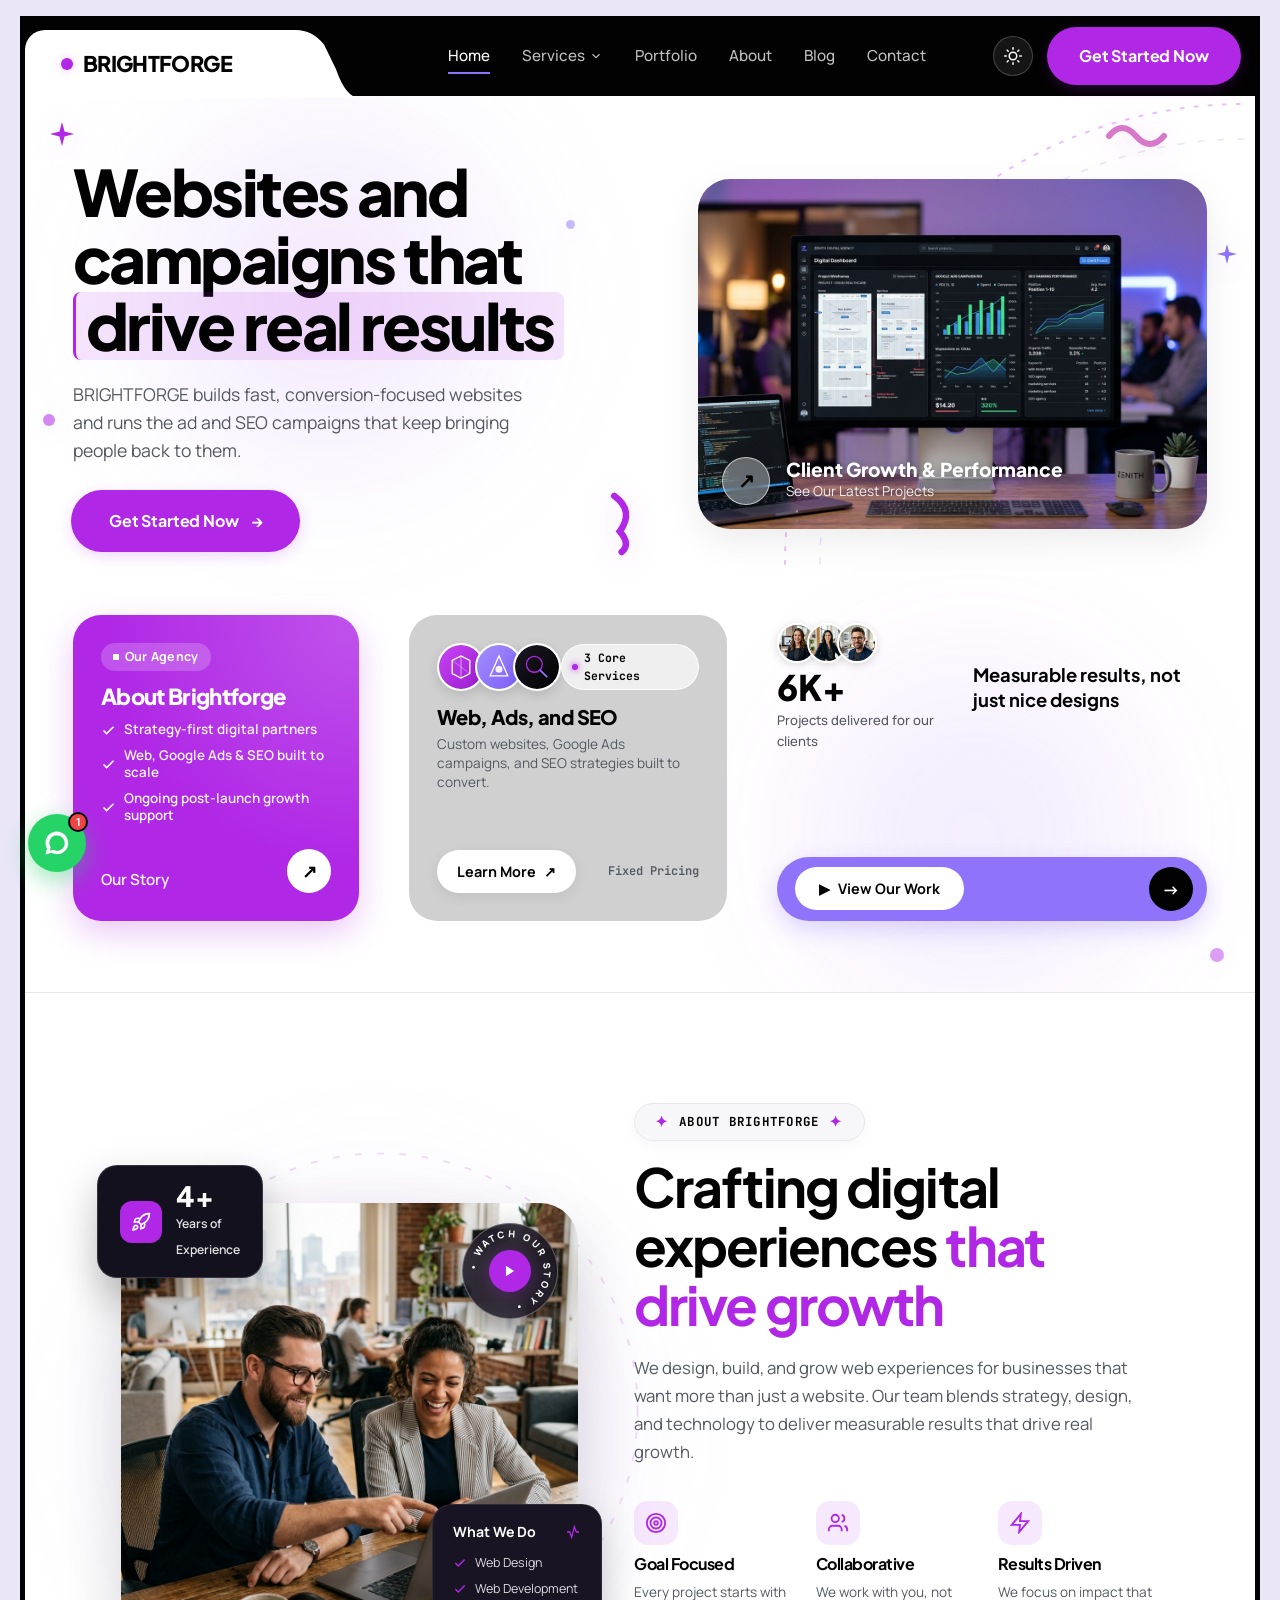
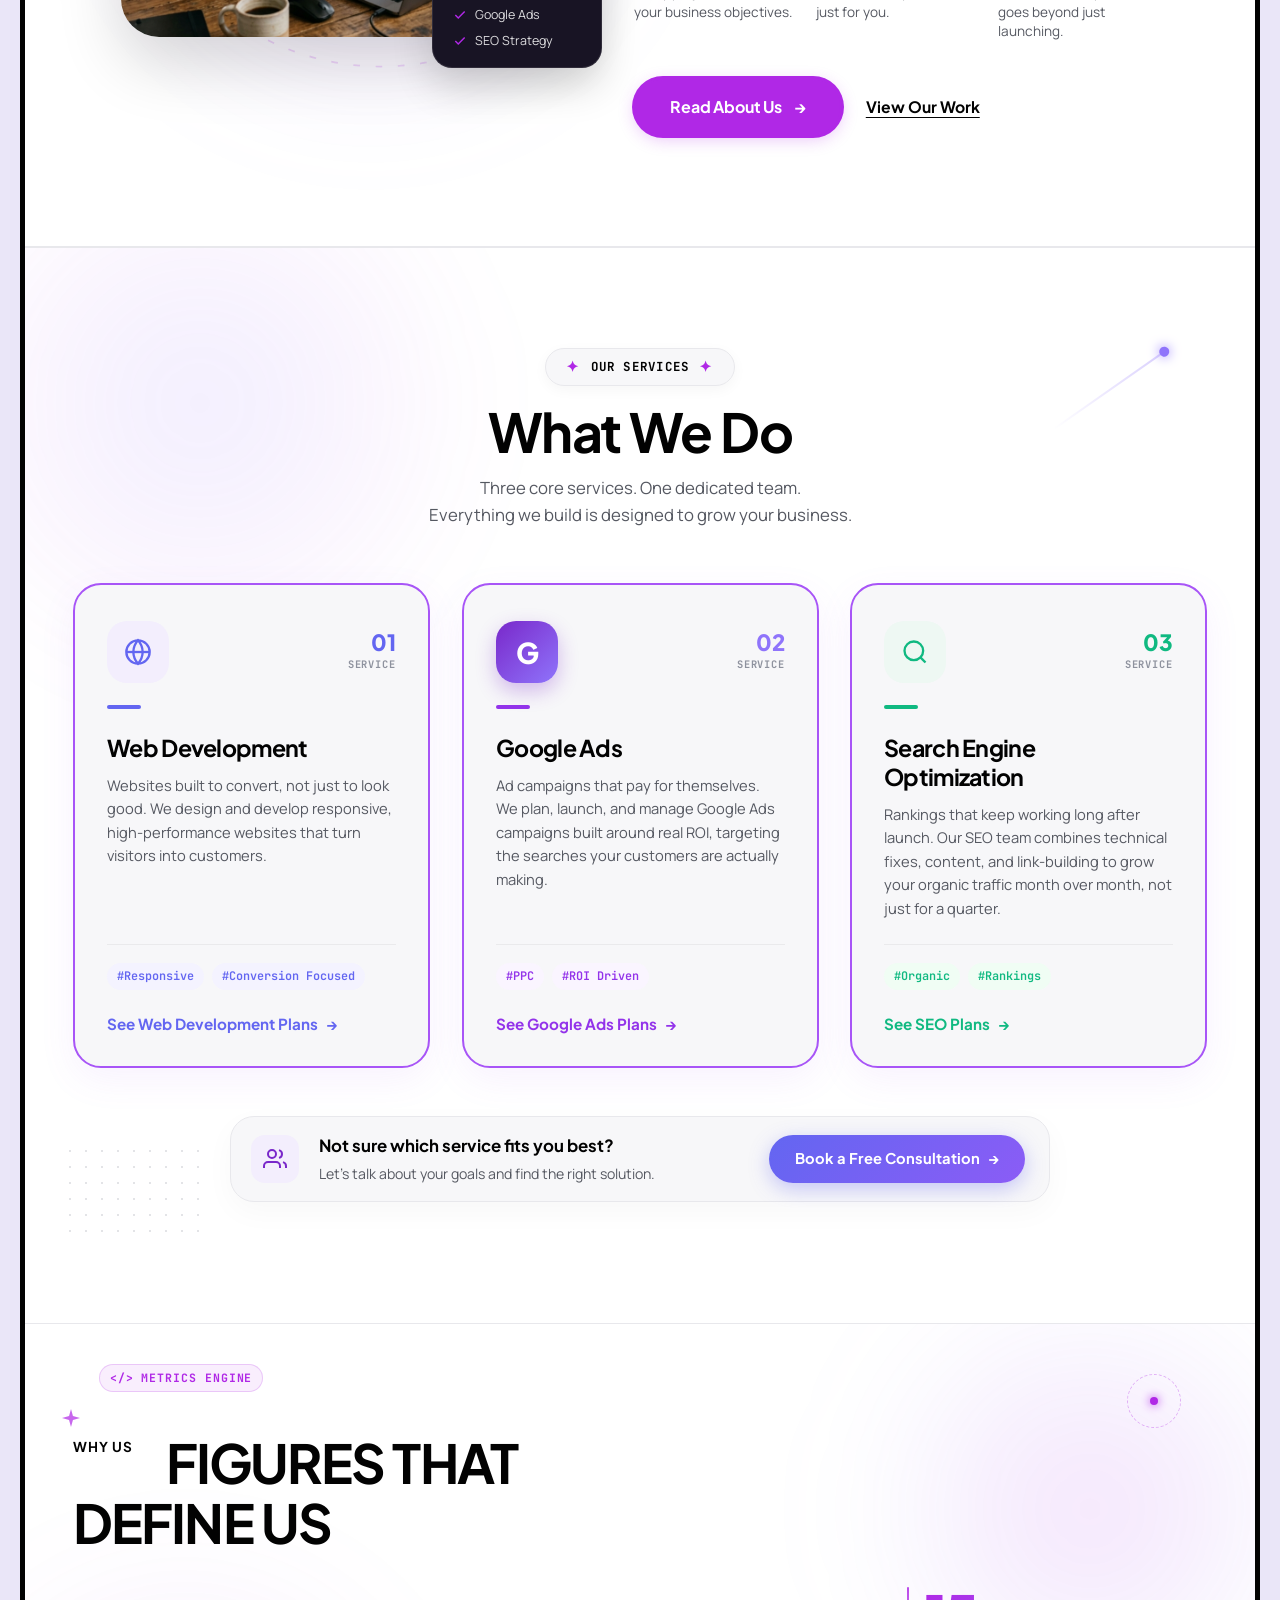
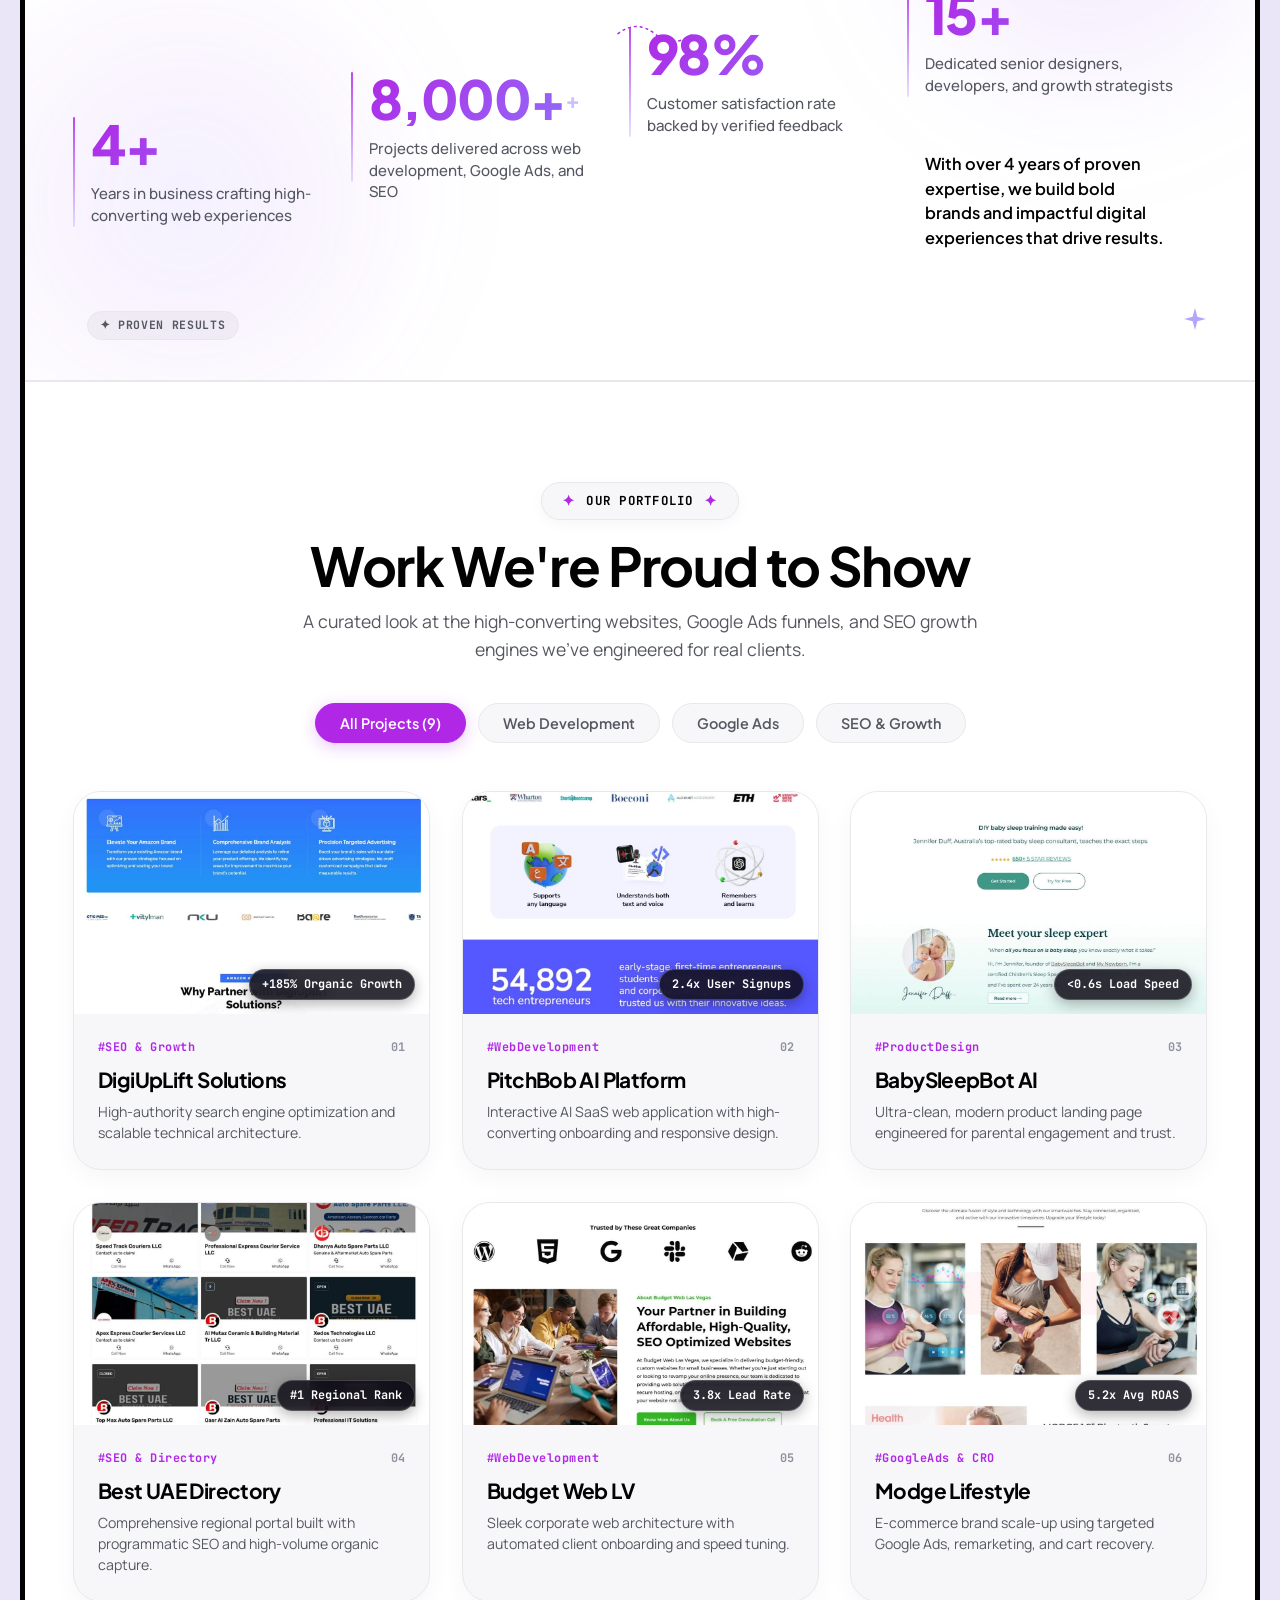
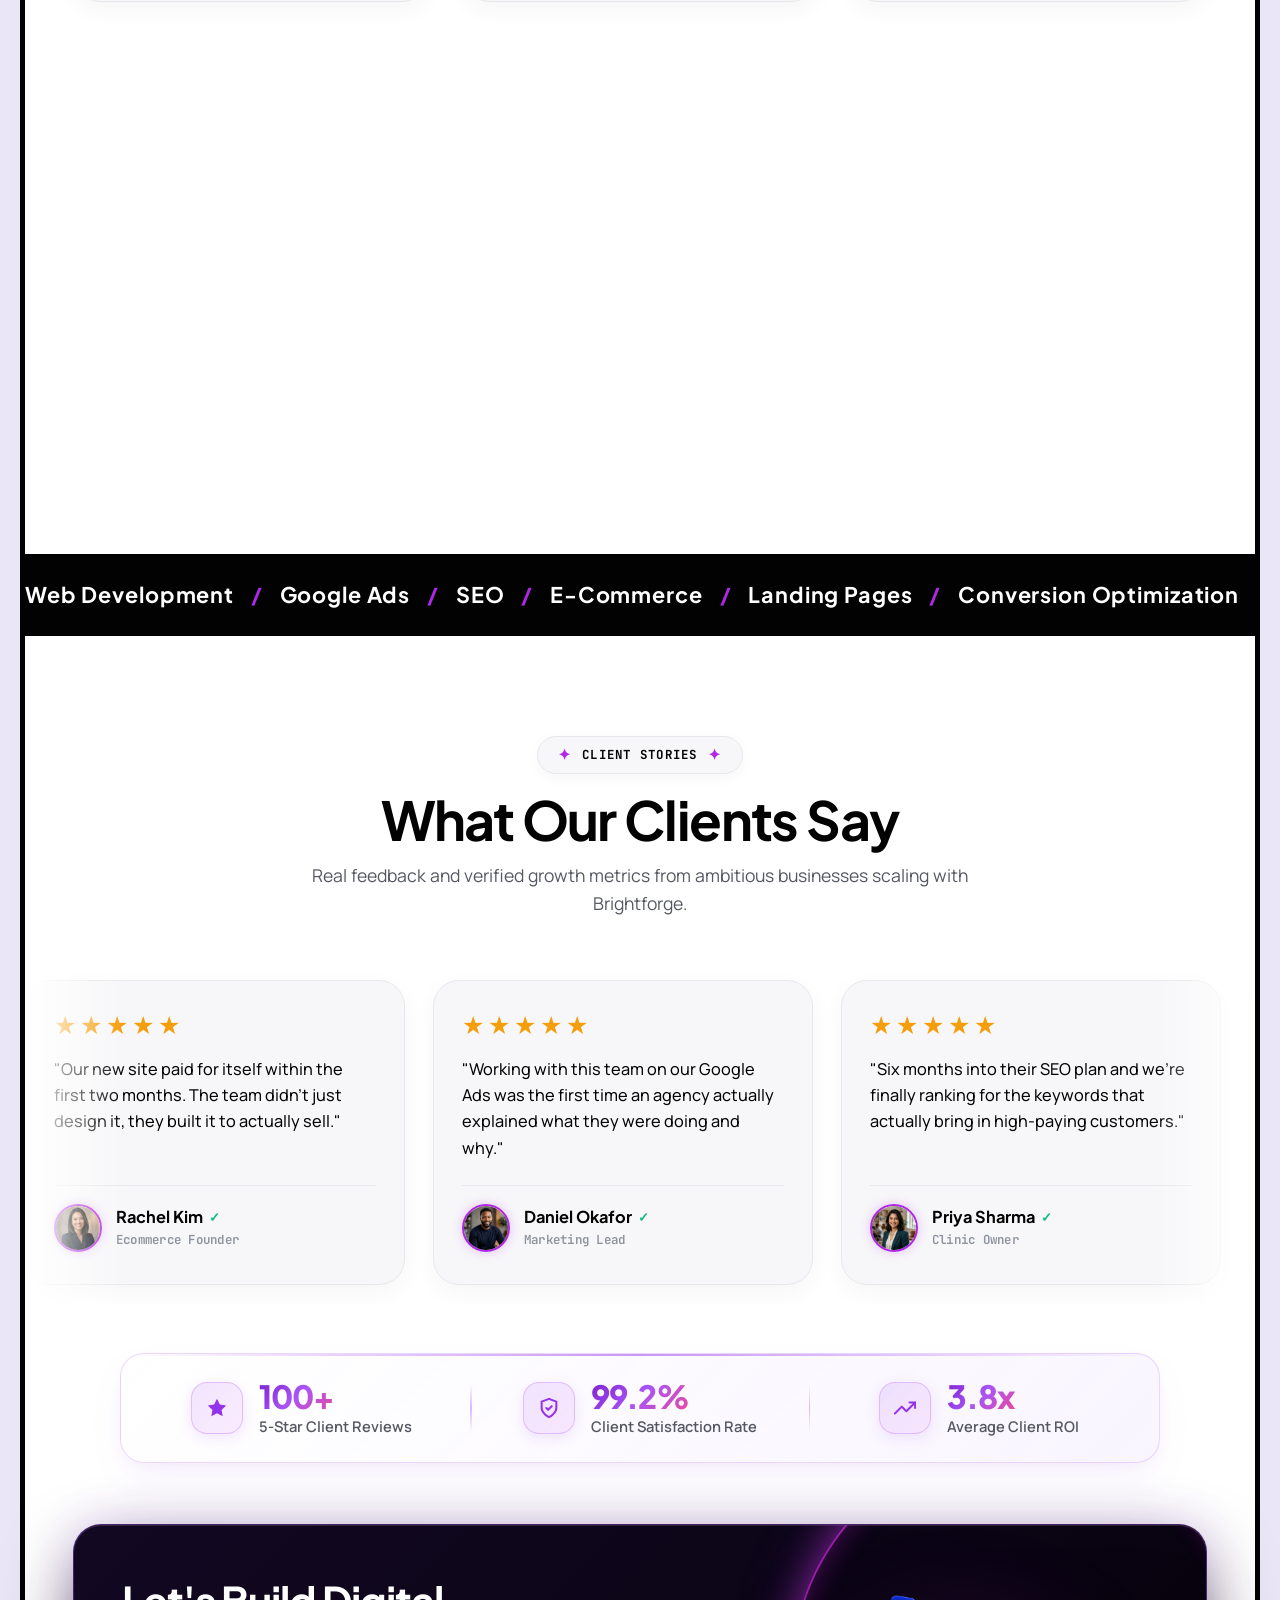
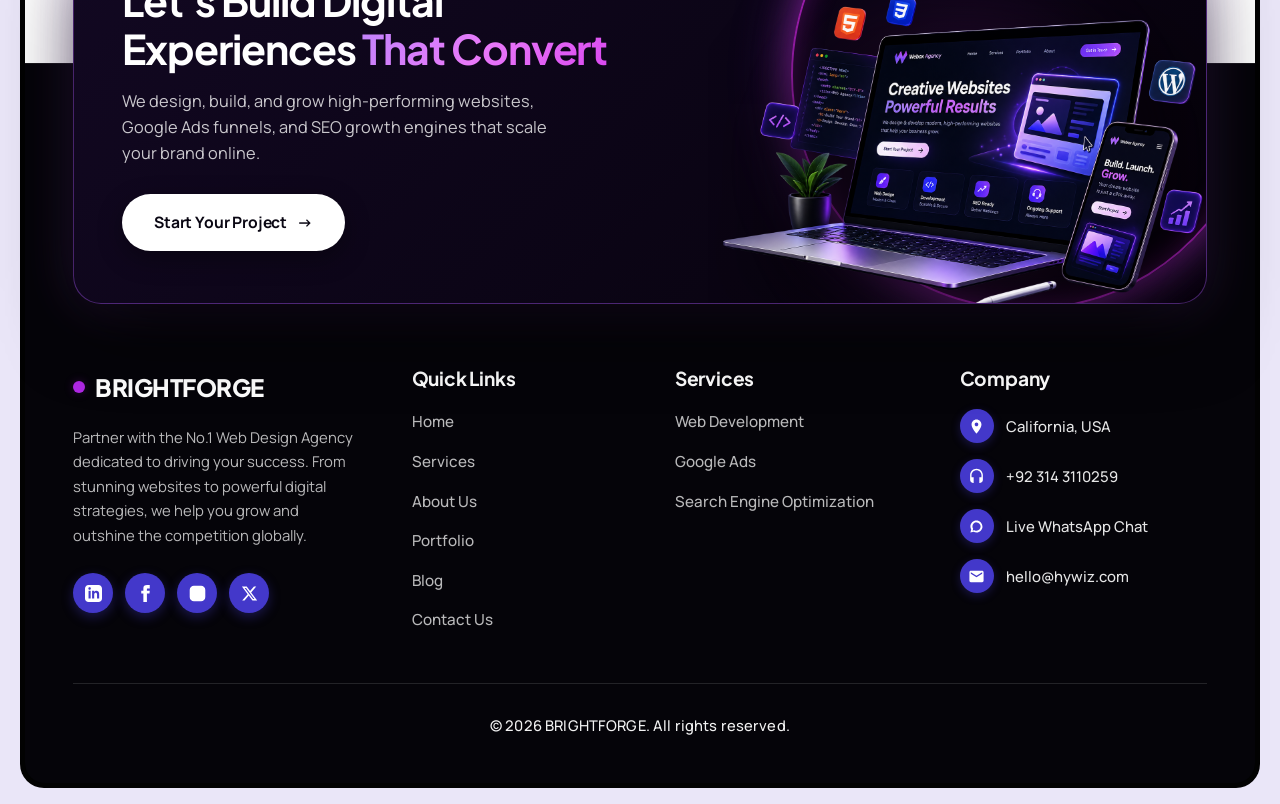
==== index.html @ 409a04f5 "Implement reference footer design with circular socials, contact columns, and floating circular What" ====
<!DOCTYPE html>
<html lang="en" data-theme="light">
<head>
  <meta charset="UTF-8">
  <meta name="viewport" content="width=device-width, initial-scale=1.0">
  <title>BRIGHTFORGE | Web Design, Google Ads &amp; SEO Agency</title>
  <meta name="description" content="BRIGHTFORGE builds fast, conversion-focused websites and runs the ad and SEO campaigns that keep bringing people back to them.">
  
  <!-- Modular Stylesheets -->
  <link rel="stylesheet" href="css/global.css">
  <link rel="stylesheet" href="css/header-footer.css">
  <link rel="stylesheet" href="css/home.css">
</head>
<body>

  <!-- Main Boxed Outer Wrapper (Image 3 layout) -->
  <div class="site-boxed-wrapper">

    <!-- Header / Navigation -->
    <header class="site-header" id="top">
      <div class="header-top-bar">
        <!-- Left Brand Tab Unit with Precision Slanted Arc -->
        <div class="brand-tab-unit">
          <div class="brand-tab-body">
            <a href="index.html" class="brand-logo" aria-label="BRIGHTFORGE Home">
              <span class="brand-aperture-dot" aria-hidden="true"></span>BRIGHTFORGE
            </a>
          </div>
          <div class="brand-tab-slope" aria-hidden="true">
            <svg viewBox="0 0 80 66" preserveAspectRatio="none" xmlns="http://www.w3.org/2000/svg">
              <path d="M 0,0 L 16,0 Q 32,0 44,14 L 56,38 Q 66,66 80,66 L 0,66 Z" fill="currentColor"/>
            </svg>
          </div>
        </div>

        <!-- Center Nav Links in Black Top Bar -->
        <nav class="nav-desktop" aria-label="Main Navigation">
          <a href="index.html" class="nav-link active">Home</a>
          <div class="nav-item-dropdown">
            <a href="services.html" class="nav-link">Services <svg class="nav-dropdown-arrow" viewBox="0 0 24 24" width="14" height="14" fill="none" stroke="currentColor" stroke-width="2"><polyline points="6 9 12 15 18 9"></polyline></svg></a>
            <div class="nav-dropdown-menu">
              <a href="service-web-development.html" class="nav-dropdown-item">Web Development</a>
              <a href="service-google-ads.html" class="nav-dropdown-item">Google Ads</a>
              <a href="service-seo.html" class="nav-dropdown-item">Search Engine Optimization (SEO)</a>
            </div>
          </div>
          <a href="portfolio.html" class="nav-link">Portfolio</a>
          <a href="about.html" class="nav-link">About</a>
          <a href="blog.html" class="nav-link">Blog</a>
          <a href="contact.html" class="nav-link">Contact</a>
        </nav>

        <!-- Right Action Buttons -->
        <div class="header-actions">
          <!-- Theme Toggle Button -->
          <button class="theme-toggle-btn" id="theme-toggle" aria-label="Switch to dark theme" title="Switch to dark mode">
            <svg class="theme-icon-sun" viewBox="0 0 24 24" fill="none" stroke="currentColor" stroke-width="2" stroke-linecap="round" stroke-linejoin="round">
              <circle cx="12" cy="12" r="5"></circle>
              <line x1="12" y1="1" x2="12" y2="3"></line>
              <line x1="12" y1="21" x2="12" y2="23"></line>
              <line x1="4.22" y1="4.22" x2="5.64" y2="5.64"></line>
              <line x1="18.36" y1="18.36" x2="19.78" y2="19.78"></line>
              <line x1="1" y1="12" x2="3" y2="12"></line>
              <line x1="21" y1="12" x2="23" y2="12"></line>
              <line x1="4.22" y1="19.78" x2="5.64" y2="18.36"></line>
              <line x1="18.36" y1="5.64" x2="19.78" y2="4.22"></line>
            </svg>
            <svg class="theme-icon-moon" viewBox="0 0 24 24" fill="none" stroke="currentColor" stroke-width="2" stroke-linecap="round" stroke-linejoin="round">
              <path d="M21 12.79A9 9 0 1 1 11.21 3 7 7 0 0 0 21 12.79z"></path>
            </svg>
          </button>

          <a href="contact.html" class="btn-header-cta">Get Started Now</a>

          <button class="hamburger-btn" aria-label="Toggle Mobile Menu">
            <span class="hamburger-line"></span>
            <span class="hamburger-line"></span>
            <span class="hamburger-line"></span>
          </button>
        </div>
      </div>
    </header>

    <!-- Mobile Drawer -->
    <div class="mobile-nav-drawer" aria-label="Mobile Navigation">
      <div class="mobile-nav-links">
        <a href="index.html" class="mobile-nav-link">Home</a>
        <div class="mobile-nav-group">
          <a href="services.html" class="mobile-nav-link">Services</a>
          <div class="mobile-sub-links">
            <a href="service-web-development.html" class="mobile-sub-link">Web Development</a>
            <a href="service-google-ads.html" class="mobile-sub-link">Google Ads</a>
            <a href="service-seo.html" class="mobile-sub-link">Search Engine Optimization</a>
          </div>
        </div>
        <a href="portfolio.html" class="mobile-nav-link">Portfolio</a>
        <a href="about.html" class="mobile-nav-link">About</a>
        <a href="blog.html" class="mobile-nav-link">Blog</a>
        <a href="contact.html" class="mobile-nav-link">Contact</a>
      </div>
      <div class="mobile-nav-footer">
        <a href="contact.html" class="btn btn-primary" style="width:100%;">Get Started Now</a>
      </div>
    </div>

    <main class="main-content-canvas">
      <!-- Hero Section (Bento Grid Layout) -->
      <section class="hero-section">
        <!-- Floating Animated Background Vector Accents & Glowing Orbs (Distributed Across Hero) -->
        <div class="hero-animated-bg" aria-hidden="true">
          <!-- Ambient Glowing Soft Auras -->
          <div class="hero-ambient-glow hero-ambient-glow-1"></div>
          <div class="hero-ambient-glow hero-ambient-glow-2"></div>
          
          <!-- Radial Curved Dotted / Tick-Mark Arc (Sweeping Behind Right Showcase Card) -->
          <svg class="hero-radial-arc" viewBox="0 0 560 560" fill="none">
            <path d="M 50,510 A 460,460 0 0,1 510,50" stroke="var(--primary)" stroke-width="2" stroke-dasharray="3 11" stroke-linecap="round" opacity="0.32"/>
            <path d="M 85,510 A 425,425 0 0,1 510,85" stroke="var(--secondary-purple)" stroke-width="1.5" stroke-dasharray="6 14" stroke-linecap="round" opacity="0.22"/>
          </svg>

          <!-- Top-Right Floating Pink / Rose Squiggle Ribbon -->
          <svg class="floating-accent floating-ribbon-top-right" viewBox="0 0 65 35" fill="none">
            <path d="M 5,18 Q 18,2 32,18 T 60,18" stroke="#D878C8" stroke-width="6" stroke-linecap="round"/>
          </svg>

          <!-- Center-Gap Floating Purple Squiggle Ribbon -->
          <svg class="floating-accent floating-ribbon-center" viewBox="0 0 45 70" fill="none">
            <path d="M 12,6 Q 34,22 18,44 Q 30,58 20,66" stroke="var(--primary)" stroke-width="7" stroke-linecap="round"/>
          </svg>

          <!-- Distributed Star / Sparkle Accents -->
          <!-- Sparkle 1: Top-Left above headline -->
          <svg class="floating-accent floating-sparkle-top-left" viewBox="0 0 24 24" fill="var(--primary)">
            <path d="M12 0L14.5 9.5L24 12L14.5 14.5L12 24L9.5 14.5L0 12L9.5 9.5L12 0Z"/>
          </svg>
          
          <!-- Sparkle 2: Top-Right above showcase card -->
          <svg class="floating-accent floating-sparkle-top-right" viewBox="0 0 24 24" fill="var(--secondary-purple)">
            <path d="M12 0L14.5 9.5L24 12L14.5 14.5L12 24L9.5 14.5L0 12L9.5 9.5L12 0Z"/>
          </svg>

          <!-- Sparkle 3: Bottom-Left near CTA & Bento 1 -->
          <svg class="floating-accent floating-sparkle-bottom-left" viewBox="0 0 24 24" fill="var(--primary)">
            <path d="M12 0L14.5 9.5L24 12L14.5 14.5L12 24L9.5 14.5L0 12L9.5 9.5L12 0Z"/>
          </svg>

          <!-- Distributed Floating Particle Orbs -->
          <div class="floating-accent floating-orb-left"></div>
          <div class="floating-accent floating-orb-center"></div>
          <div class="floating-accent floating-orb-bottom-right"></div>
        </div>

        <div class="hero-bento-grid">

          <!-- Top Row: Headline + Large Showcase Card -->
          <div class="hero-top-row">
            <div class="hero-headline-col">
              <h1 class="hero-main-title">Websites and campaigns that <span class="hero-title-highlight">drive real results</span></h1>
              <p style="font-size: 1.1rem; color: var(--text-secondary); margin-bottom: 24px; max-width: 42ch;">BRIGHTFORGE builds fast, conversion-focused websites and runs the ad and SEO campaigns that keep bringing people back to them.</p>
              <div class="hero-inline-cta-wrap">
                <a href="contact.html" class="btn btn-primary">
                  Get Started Now <span class="cta-arrow">&rarr;</span>
                </a>
              </div>
            </div>

            <!-- Top Right Large Showcase Card -->
            <div class="hero-showcase-card" onclick="location.href='portfolio.html';" role="button" tabindex="0" aria-label="View Our Work">
              <img src="img/hero_agency_showcase.jpg" class="hero-showcase-media" alt="BRIGHTFORGE Web Agency Dashboard &amp; Campaigns" loading="eager">

              <!-- Bottom Left Glass Overlay on Showcase Card -->
              <div class="showcase-overlay-info">
                <div class="glass-arrow-btn" aria-hidden="true">&#x2197;</div>
                <div class="showcase-text-meta">
                  <div class="showcase-title">Client Growth &amp; Performance</div>
                  <div class="showcase-subtext">See Our Latest Projects</div>
                </div>
              </div>
            </div>
          </div>

          <!-- Bottom Row: 3 Bento Cards -->
          <div class="hero-bottom-row">

            <!-- Card 1: Primary Color #B028E6 -> About Us -->
            <div class="bento-card-primary" onclick="location.href='about.html';" role="button" tabindex="0" aria-label="About Brightforge">
              <div class="bento-primary-top-row">
                <span class="bento-badge-white">
                  <span class="pulse-dot" style="background:#ffffff; width:6px; height:6px;"></span>
                  Our Agency
                </span>
              </div>
              <h2 class="bento-primary-title">About Brightforge</h2>
              <div class="bento-primary-highlights">
                <div class="bento-primary-pill">
                  <svg viewBox="0 0 24 24"><path d="M20 6 9 17l-5-5"/></svg>
                  <span>Strategy-first digital partners</span>
                </div>
                <div class="bento-primary-pill">
                  <svg viewBox="0 0 24 24"><path d="M20 6 9 17l-5-5"/></svg>
                  <span>Web, Google Ads &amp; SEO built to scale</span>
                </div>
                <div class="bento-primary-pill">
                  <svg viewBox="0 0 24 24"><path d="M20 6 9 17l-5-5"/></svg>
                  <span>Ongoing post-launch growth support</span>
                </div>
              </div>
              <div class="bento-primary-bottom">
                <span class="bento-primary-label">Our Story</span>
                <div class="btn-circle-arrow" aria-hidden="true">&#x2197;</div>
              </div>
            </div>

            <!-- Card 2: Light Grey #D0D0D0 with Service Icons -->
            <div class="bento-card-grey">
              <div class="bento-grey-top-row">
                <div class="overlapping-avatars-row">
                  <!-- 1. Web Development Icon -->
                  <svg class="avatar-circle" viewBox="0 0 100 100" aria-label="Web Development">
                    <defs>
                      <linearGradient id="badgeGrad1" x1="0%" y1="0%" x2="100%" y2="100%">
                        <stop offset="0%" stop-color="#C845F5"/>
                        <stop offset="100%" stop-color="#9B1BD1"/>
                      </linearGradient>
                    </defs>
                    <rect width="100" height="100" rx="50" fill="url(#badgeGrad1)"/>
                    <path d="M30 35 L50 25 L70 35 L70 65 L50 75 L30 65 Z" fill="none" stroke="#FFFFFF" stroke-width="3"/>
                    <path d="M50 25 L50 75" stroke="#FFFFFF" stroke-width="2" opacity="0.6"/>
                    <path d="M30 35 L70 65" stroke="#FFFFFF" stroke-width="2" opacity="0.4"/>
                  </svg>

                  <!-- 2. Google Ads Icon -->
                  <svg class="avatar-circle" viewBox="0 0 100 100" aria-label="Google Ads">
                    <defs>
                      <linearGradient id="badgeGrad2" x1="0%" y1="0%" x2="100%" y2="100%">
                        <stop offset="0%" stop-color="#A590FC"/>
                        <stop offset="100%" stop-color="#7B5EFB"/>
                      </linearGradient>
                    </defs>
                    <rect width="100" height="100" rx="50" fill="url(#badgeGrad2)"/>
                    <polygon points="50,25 70,70 30,70" fill="none" stroke="#FFFFFF" stroke-width="3"/>
                    <circle cx="50" cy="55" r="8" fill="#FFFFFF" opacity="0.9"/>
                  </svg>

                  <!-- 3. SEO Icon -->
                  <svg class="avatar-circle" viewBox="0 0 100 100" aria-label="SEO">
                    <defs>
                      <linearGradient id="badgeGrad3" x1="0%" y1="0%" x2="100%" y2="100%">
                        <stop offset="0%" stop-color="#1A1822"/>
                        <stop offset="100%" stop-color="#020202"/>
                      </linearGradient>
                    </defs>
                    <rect width="100" height="100" rx="50" fill="url(#badgeGrad3)"/>
                    <circle cx="44" cy="44" r="18" fill="none" stroke="#B028E6" stroke-width="3"/>
                    <line x1="57" y1="57" x2="72" y2="72" stroke="#8F74FB" stroke-width="4" stroke-linecap="round"/>
                  </svg>
                </div>
                <div class="bento-badge-pill">
                  <span class="bento-badge-dot"></span> 3 Core Services
                </div>
              </div>

              <div class="bento-grey-content">
                <h3 class="bento-grey-title">Web, Ads, and SEO</h3>
                <p class="bento-grey-desc">Custom websites, Google Ads campaigns, and SEO strategies built to convert.</p>
              </div>

              <div class="bento-grey-bottom-row">
                <a href="services.html" class="btn-learn-more-pill">
                  Learn More <span aria-hidden="true">&#x2197;</span>
                </a>
                <span class="bento-meta-chip">Fixed Pricing</span>
              </div>
            </div>

            <!-- Card 3: Stats with Professional User Avatars + Purple #8F74FB Pill Bar -->
            <div class="bento-card-stats">
              <div class="stats-top-block">
                <div class="stats-review-group">
                  <div class="mini-avatars-row">
                    <img src="img/avatar_1.jpg" class="mini-avatar" alt="Client" loading="lazy">
                    <img src="img/avatar_2.jpg" class="mini-avatar" alt="Client" loading="lazy">
                    <img src="img/avatar_3.jpg" class="mini-avatar" alt="Client" loading="lazy">
                  </div>
                  <div class="stats-count">8K+</div>
                  <div class="stats-label-sub">Projects delivered for our clients</div>
                </div>

                <div class="stats-tech-text">
                  Measurable results, not just nice designs
                </div>
              </div>

              <!-- Purple #8F74FB Pill Bar -->
              <div class="purple-showreel-pill-bar">
                <a href="portfolio.html" class="btn-see-tutorial-white">
                  <span>&#x25B6;</span> View Our Work
                </a>
                <a href="contact.html" class="btn-circle-arrow btn-circle-arrow-black" aria-label="Get started">
                  <span>&rarr;</span>
                </a>
              </div>
            </div>

          </div>
        </div>
      </section>

      <!-- About Showcase Section (New Rich Reference Image Layout) -->
      <section class="about-showcase-section" id="about">
        <div class="container">
          <div class="about-showcase-container">
            
            <!-- Left Visual Composition with Multi-Layer Floating Cards -->
            <div class="about-visual-cluster reveal reveal-left">
              <!-- Ambient Glow & Orbital Ring -->
              <div class="about-ambient-aura"></div>
              <svg class="about-orbital-ring" viewBox="0 0 520 520" fill="none">
                <circle cx="260" cy="260" r="230" stroke="var(--primary)" stroke-width="1.5" stroke-dasharray="6 14" opacity="0.35"/>
              </svg>

              <!-- Main Photography Frame -->
              <div class="about-main-frame">
                <img src="img/about_agency_team.jpg" class="about-main-photo" alt="BRIGHTFORGE Web Agency Team" loading="lazy">
                
                <!-- Circular Rotating "WATCH OUR STORY" Badge -->
                <div class="about-story-badge">
                  <svg class="story-rotating-svg" viewBox="0 0 100 100">
                    <defs>
                      <path id="storyCirclePath" d="M 50, 50 m -36, 0 a 36,36 0 1,1 72,0 a 36,36 0 1,1 -72,0"/>
                    </defs>
                    <text font-size="10" font-weight="800" fill="#ffffff" letter-spacing="2.8">
                      <textPath href="#storyCirclePath" startOffset="0%">
                        • WATCH OUR STORY •
                      </textPath>
                    </text>
                  </svg>
                  <a href="about.html" class="story-play-btn" aria-label="Watch our story">
                    <svg viewBox="0 0 24 24" width="14" height="14" fill="#ffffff">
                      <polygon points="5 3 19 12 5 21 5 3"/>
                    </svg>
                  </a>
                </div>
              </div>

              <!-- Floating Card 1: Top Left - 4+ Years of Experience -->
              <div class="about-float-card about-card-exp">
                <div class="about-card-exp-icon">
                  <svg viewBox="0 0 24 24" width="20" height="20" fill="none" stroke="currentColor" stroke-width="2">
                    <path d="M4.5 16.5c-1.5 1.26-2 5-2 5s3.74-.5 5-2c.71-.84.7-2.13-.09-2.91a2.18 2.18 0 0 0-2.91-.09z"/>
                    <path d="m12 15-3-3a22 22 0 0 1 2-3.95A12.88 12.88 0 0 1 22 2c0 2.72-.78 7.5-6 11a22.35 22.35 0 0 1-4 2z"/>
                    <path d="M9 12H4s.55-3.03 2-4c1.62-1.08 5 0 5 0"/>
                    <path d="M12 15v5s3.03-.55 4-2c1.08-1.62 0-5 0-5"/>
                  </svg>
                </div>
                <div class="about-card-exp-text">
                  <span class="exp-num stats-count">4+</span>
                  <span class="exp-label">Years of<br>Experience</span>
                </div>
              </div>

              <!-- Floating Card 3: Bottom Left - What We Do Checklist -->
              <div class="about-float-card about-card-services">
                <div class="services-card-title">
                  <span>What We Do</span>
                  <svg viewBox="0 0 24 24" width="16" height="16" fill="none" stroke="var(--primary)" stroke-width="2">
                    <path d="M3 12h4l3 8 4-16 3 8h4"/>
                  </svg>
                </div>
                <ul class="services-checklist">
                  <li>
                    <svg viewBox="0 0 24 24" fill="none" stroke="currentColor" stroke-width="2.5">
                      <path d="M20 6 9 17l-5-5"/>
                    </svg>
                    Web Design
                  </li>
                  <li>
                    <svg viewBox="0 0 24 24" fill="none" stroke="currentColor" stroke-width="2.5">
                      <path d="M20 6 9 17l-5-5"/>
                    </svg>
                    Web Development
                  </li>
                  <li>
                    <svg viewBox="0 0 24 24" fill="none" stroke="currentColor" stroke-width="2.5">
                      <path d="M20 6 9 17l-5-5"/>
                    </svg>
                    Google Ads
                  </li>
                  <li>
                    <svg viewBox="0 0 24 24" fill="none" stroke="currentColor" stroke-width="2.5">
                      <path d="M20 6 9 17l-5-5"/>
                    </svg>
                    SEO Strategy
                  </li>
                </ul>
              </div>
            </div>

            <!-- Right Content Area -->
            <div class="about-ref-content reveal reveal-right">
              <span class="section-tag-pill" style="margin-bottom: 16px;"><span class="pill-sparkle">✦</span> ABOUT BRIGHTFORGE <span class="pill-sparkle">✦</span></span>
              <h2 class="about-ref-title">Crafting digital experiences <span class="highlight-purple-text">that drive growth</span></h2>
              <p class="about-ref-desc">We design, build, and grow web experiences for businesses that want more than just a website. Our team blends strategy, design, and technology to deliver measurable results that drive real growth.</p>
              
              <!-- Exactly 3 Feature Boxes (User Directive) -->
              <div class="about-features-3col">
                <!-- 1. Goal Focused -->
                <div class="about-feature-box">
                  <div class="feature-box-icon">
                    <svg viewBox="0 0 24 24" fill="none" stroke="currentColor" stroke-width="2">
                      <circle cx="12" cy="12" r="10"/>
                      <circle cx="12" cy="12" r="6"/>
                      <circle cx="12" cy="12" r="2"/>
                    </svg>
                  </div>
                  <h3 class="feature-box-title">Goal Focused</h3>
                  <p class="feature-box-desc">Every project starts with your business objectives.</p>
                </div>

                <!-- 2. Collaborative -->
                <div class="about-feature-box">
                  <div class="feature-box-icon">
                    <svg viewBox="0 0 24 24" fill="none" stroke="currentColor" stroke-width="2">
                      <path d="M16 21v-2a4 4 0 0 0-4-4H6a4 4 0 0 0-4 4v2"/>
                      <circle cx="9" cy="7" r="4"/>
                      <path d="M22 21v-2a4 4 0 0 0-3-3.87"/>
                      <path d="M16 3.13a4 4 0 0 1 0 7.75"/>
                    </svg>
                  </div>
                  <h3 class="feature-box-title">Collaborative</h3>
                  <p class="feature-box-desc">We work with you, not just for you.</p>
                </div>

                <!-- 3. Results Driven -->
                <div class="about-feature-box">
                  <div class="feature-box-icon">
                    <svg viewBox="0 0 24 24" fill="none" stroke="currentColor" stroke-width="2">
                      <polygon points="13 2 3 14 12 14 11 22 21 10 12 10 13 2"/>
                    </svg>
                  </div>
                  <h3 class="feature-box-title">Results Driven</h3>
                  <p class="feature-box-desc">We focus on impact that goes beyond just launching.</p>
                </div>
              </div>

              <!-- Action Row: Button + Text Link -->
              <div class="about-action-row">
                <a href="about.html" class="btn btn-primary">Read About Us <span class="cta-arrow">&rarr;</span></a>
                <a href="portfolio.html" class="about-link-work">View Our Work</a>
              </div>
            </div>

          </div>
        </div>
      </section>

      <!-- Services / What We Do Section (Matching Reference Design Exactly) -->
      <section class="services-section section-spacer" id="services">
        <!-- Ambient Glowing Background Elements from Reference -->
        <div class="services-ambient-glow-tl" aria-hidden="true"></div>
        <div class="services-tech-line-tr" aria-hidden="true">
          <span class="tech-node-dot"></span>
        </div>
        <div class="services-dot-grid-bl" aria-hidden="true"></div>

        <div class="container" style="position: relative; z-index: 2;">
          
          <!-- Centered Section Header -->
          <div class="services-ref-header reveal reveal-up">
            <div class="section-tag-pill">
              <span class="pill-sparkle">✦</span> OUR SERVICES <span class="pill-sparkle">✦</span>
            </div>
            <h2 class="services-ref-title">What We Do</h2>
            <p class="services-ref-subhead">
              Three core services. One dedicated team.<br>
              Everything we build is designed to grow your business.
            </p>
          </div>

          <!-- 3 Services Cards Grid (Matching Reference Design) -->
          <div class="services-ref-grid">
            
            <!-- Card 1: Web Development -->
            <div class="service-ref-card reveal reveal-up">
              <!-- Top App Icon & Service Number -->
              <div class="service-ref-card-header">
                <div class="service-ref-icon-app icon-app-web" aria-hidden="true">
                  <svg viewBox="0 0 24 24" fill="none" stroke="currentColor" stroke-width="2">
                    <circle cx="12" cy="12" r="10"></circle>
                    <line x1="2" y1="12" x2="22" y2="12"></line>
                    <path d="M12 2a15.3 15.3 0 0 1 4 10 15.3 15.3 0 0 1-4 10 15.3 15.3 0 0 1-4-10 15.3 15.3 0 0 1 4-10z"></path>
                  </svg>
                </div>
                <div class="service-ref-number-col">
                  <span class="service-ref-num num-blue">01</span>
                  <span class="service-ref-num-lbl">SERVICE</span>
                </div>
              </div>

              <!-- Horizontal Color Accent Bar -->
              <div class="service-ref-accent-line line-blue" aria-hidden="true"></div>

              <!-- Title & Desc -->
              <div class="service-ref-body">
                <h3 class="service-ref-card-title">Web Development</h3>
                <p class="service-ref-card-desc">Websites built to convert, not just to look good. We design and develop responsive, high-performance websites that turn visitors into customers.</p>
              </div>

              <!-- Tags Chips -->
              <div class="service-ref-tag-row">
                <span class="service-ref-tag tag-blue">#Responsive</span>
                <span class="service-ref-tag tag-blue">#Conversion Focused</span>
              </div>

              <!-- Card Footer CTA Link -->
              <div class="service-ref-footer">
                <a href="service-web-development.html" class="service-ref-cta-link link-blue">
                  See Web Development Plans <span class="cta-arrow-slide">&rarr;</span>
                </a>
              </div>
            </div>

            <!-- Card 2: Google Ads -->
            <div class="service-ref-card reveal reveal-up" style="transition-delay: 0.1s;">
              <!-- Top App Icon & Service Number -->
              <div class="service-ref-card-header">
                <div class="service-ref-icon-app icon-app-ads" aria-hidden="true">
                  <span class="google-g-logo">G</span>
                </div>
                <div class="service-ref-number-col">
                  <span class="service-ref-num num-purple">02</span>
                  <span class="service-ref-num-lbl">SERVICE</span>
                </div>
              </div>

              <!-- Horizontal Color Accent Bar -->
              <div class="service-ref-accent-line line-purple" aria-hidden="true"></div>

              <!-- Title & Desc -->
              <div class="service-ref-body">
                <h3 class="service-ref-card-title">Google Ads</h3>
                <p class="service-ref-card-desc">Ad campaigns that pay for themselves. We plan, launch, and manage Google Ads campaigns built around real ROI, targeting the searches your customers are actually making.</p>
              </div>

              <!-- Tags Chips -->
              <div class="service-ref-tag-row">
                <span class="service-ref-tag tag-purple">#PPC</span>
                <span class="service-ref-tag tag-purple">#ROI Driven</span>
              </div>

              <!-- Card Footer CTA Link -->
              <div class="service-ref-footer">
                <a href="service-google-ads.html" class="service-ref-cta-link link-purple">
                  See Google Ads Plans <span class="cta-arrow-slide">&rarr;</span>
                </a>
              </div>
            </div>

            <!-- Card 3: SEO -->
            <div class="service-ref-card reveal reveal-up" style="transition-delay: 0.2s;">
              <!-- Top App Icon & Service Number -->
              <div class="service-ref-card-header">
                <div class="service-ref-icon-app icon-app-seo" aria-hidden="true">
                  <svg viewBox="0 0 24 24" fill="none" stroke="currentColor" stroke-width="2">
                    <circle cx="11" cy="11" r="8"></circle>
                    <line x1="21" y1="21" x2="16.65" y2="16.65"></line>
                  </svg>
                </div>
                <div class="service-ref-number-col">
                  <span class="service-ref-num num-green">03</span>
                  <span class="service-ref-num-lbl">SERVICE</span>
                </div>
              </div>

              <!-- Horizontal Color Accent Bar -->
              <div class="service-ref-accent-line line-green" aria-hidden="true"></div>

              <!-- Title & Desc -->
              <div class="service-ref-body">
                <h3 class="service-ref-card-title">Search Engine Optimization</h3>
                <p class="service-ref-card-desc">Rankings that keep working long after launch. Our SEO team combines technical fixes, content, and link-building to grow your organic traffic month over month, not just for a quarter.</p>
              </div>

              <!-- Tags Chips -->
              <div class="service-ref-tag-row">
                <span class="service-ref-tag tag-green">#Organic</span>
                <span class="service-ref-tag tag-green">#Rankings</span>
              </div>

              <!-- Card Footer CTA Link -->
              <div class="service-ref-footer">
                <a href="service-seo.html" class="service-ref-cta-link link-green">
                  See SEO Plans <span class="cta-arrow-slide">&rarr;</span>
                </a>
              </div>
            </div>

          </div>

          <!-- Bottom Floating Consultation Bar (From Reference Image) -->
          <div class="services-consultation-bar reveal reveal-up">
            <div class="consultation-user-icon" aria-hidden="true">
              <svg viewBox="0 0 24 24" fill="none" stroke="currentColor" stroke-width="2">
                <path d="M17 21v-2a4 4 0 0 0-4-4H5a4 4 0 0 0-4 4v2"></path>
                <circle cx="9" cy="7" r="4"></circle>
                <path d="M23 21v-2a4 4 0 0 0-3-3.87"></path>
                <path d="M16 3.13a4 4 0 0 1 0 7.75"></path>
              </svg>
            </div>
            <div class="consultation-text-content">
              <div class="consultation-title">Not sure which service fits you best?</div>
              <div class="consultation-subtitle">Let's talk about your goals and find the right solution.</div>
            </div>
            <a href="contact.html" class="consultation-cta-btn">
              Book a Free Consultation <span class="btn-arrow">&rarr;</span>
            </a>
          </div>

        </div>
      </section>

      <!-- Stats / Figures Section (Matching Reference Design with Distributed Agency Elements) -->
      <section class="stats-bar-section" id="stats">
        <!-- Ambient Glowing Orbs -->
        <div class="stats-ambient-orb stats-orb-tr" aria-hidden="true"></div>
        <div class="stats-ambient-orb stats-orb-bl" aria-hidden="true"></div>

        <!-- Distributed Web Agency Decorative Elements (SOP Rule Followed) -->
        <!-- Zone 1: Top-Left -->
        <div class="stats-decor-element stats-decor-tag-tl" aria-hidden="true">&lt;/&gt; METRICS ENGINE</div>
        <svg class="stats-decor-element stats-sparkle-tl" viewBox="0 0 24 24" aria-hidden="true">
          <path d="M12 0L14.59 9.41L24 12L14.59 14.59L12 24L9.41 14.59L0 12L9.41 9.41L12 0Z" fill="var(--primary)"/>
        </svg>

        <!-- Zone 2: Top-Right -->
        <div class="stats-decor-element stats-radar-tr" aria-hidden="true">
          <span class="radar-dot"></span>
        </div>

        <!-- Zone 3: Center-Gap -->
        <svg class="stats-decor-element stats-squiggle-center" viewBox="0 0 100 40" aria-hidden="true">
          <path d="M0 20 Q25 0 50 20 T100 20" fill="none" stroke="var(--primary)" stroke-width="2" stroke-dasharray="4 4"/>
        </svg>
        <span class="stats-decor-element stats-cross-center" aria-hidden="true">+</span>

        <!-- Zone 4: Bottom-Left -->
        <div class="stats-decor-element stats-badge-bl" aria-hidden="true">✦ PROVEN RESULTS</div>

        <!-- Zone 5: Bottom-Right -->
        <svg class="stats-decor-element stats-sparkle-br" viewBox="0 0 24 24" aria-hidden="true">
          <path d="M12 0L14.59 9.41L24 12L14.59 14.59L12 24L9.41 14.59L0 12L9.41 9.41L12 0Z" fill="var(--secondary-purple)"/>
        </svg>

        <div class="container" style="position: relative; z-index: 2;">
          <div class="stats-staircase-wrapper">
            
            <!-- Top Tag & Clean Editorial Headline (Matching Exact Reference Layout) -->
            <div class="stats-ref-header reveal reveal-up">
              <h2 class="stats-ref-hero-title">
                <span class="stats-headline-row-1">
                  <span class="stats-ref-tag">WHY US</span>
                  <span class="stats-headline-word">FIGURES THAT</span>
                </span>
                <span class="stats-headline-row-2">
                  <span class="stats-headline-word">DEFINE US</span>
                </span>
              </h2>
            </div>

            <!-- Staggered Ascending 4 Steps -->
            <div class="stats-staircase-flex">
              
              <!-- Step 1: 4+ Years (Lowest) -->
              <div class="stat-step-card stat-pos-1 reveal reveal-up">
                <div class="stat-step-line" aria-hidden="true"></div>
                <div class="stat-step-body">
                  <div class="stat-step-num stats-count">4+</div>
                  <p class="stat-step-desc">Years in business crafting high-converting web experiences</p>
                </div>
              </div>

              <!-- Step 2: 8,000+ Projects (Step 2) -->
              <div class="stat-step-card stat-pos-2 reveal reveal-up" style="transition-delay: 0.1s;">
                <div class="stat-step-line" aria-hidden="true"></div>
                <div class="stat-step-body">
                  <div class="stat-step-num stats-count">8,000+</div>
                  <p class="stat-step-desc">Projects delivered across web development, Google Ads, and SEO</p>
                </div>
              </div>

              <!-- Step 3: 98% Satisfaction (Step 3) -->
              <div class="stat-step-card stat-pos-3 reveal reveal-up" style="transition-delay: 0.2s;">
                <div class="stat-step-line" aria-hidden="true"></div>
                <div class="stat-step-body">
                  <div class="stat-step-num stats-count">98%</div>
                  <p class="stat-step-desc">Customer satisfaction rate backed by verified feedback</p>
                </div>
              </div>

              <!-- Step 4: 15+ Team & Right Manifesto (Highest) -->
              <div class="stat-step-card stat-pos-4 reveal reveal-up" style="transition-delay: 0.3s;">
                <div class="stat-step-line" aria-hidden="true"></div>
                <div class="stat-step-body">
                  <div class="stat-step-num stats-count">15+</div>
                  <p class="stat-step-desc">Dedicated senior designers, developers, and growth strategists</p>
                  
                  <!-- Bottom-Right Manifesto Text matching Reference Image -->
                  <div class="stat-bottom-manifesto">
                    <p>With over 4 years of proven expertise, we build bold brands and impactful digital experiences that drive results.</p>
                  </div>
                </div>
              </div>

            </div>

          </div>

        </div>
      </section>

      <!-- Portfolio Section (9 Real Projects with Interactive Lightbox Modal) -->
      <section class="portfolio-section section-spacer" id="work">
        <div class="container">
          <div class="section-header section-header-center reveal reveal-up">
            <span class="section-tag-pill"><span class="pill-sparkle">✦</span> OUR PORTFOLIO <span class="pill-sparkle">✦</span></span>
            <h2 class="section-title">Work We're Proud to Show</h2>
            <p class="section-subhead">A curated look at the high-converting websites, Google Ads funnels, and SEO growth engines we've engineered for real clients.</p>
          </div>

          <!-- Portfolio Tab Filters -->
          <div class="portfolio-filter-bar reveal reveal-up">
            <button class="filter-pill-btn active" data-filter="all">All Projects (9)</button>
            <button class="filter-pill-btn" data-filter="web-design">Web Development</button>
            <button class="filter-pill-btn" data-filter="google-ads">Google Ads</button>
            <button class="filter-pill-btn" data-filter="seo">SEO &amp; Growth</button>
          </div>

          <!-- 9 Showcase Cards Grid -->
          <div class="portfolio-showcase-grid">

            <!-- Card 01: DigiUpLift Solutions (SEO) -->
            <div class="portfolio-showcase-card reveal reveal-up" data-category="seo" data-title="DigiUpLift Solutions" data-category-name="SEO &amp; Organic Growth Architecture" data-desc="Technical SEO restructuring, keyword mapping, and Core Web Vitals optimization." data-metric="+185% Traffic Growth" data-img="img/DigiUpLiftSolutions.jpg">
              <div class="portfolio-media-box">
                <img src="img/DigiUpLiftSolutions.jpg" alt="DigiUpLift Solutions SEO &amp; Web Project" loading="lazy" class="portfolio-thumb-img">
                <div class="portfolio-media-overlay">
                  <span class="portfolio-zoom-btn" aria-label="Expand Image">
                    <svg viewBox="0 0 24 24" fill="none" stroke="currentColor" stroke-width="2.5"><polyline points="15 3 21 3 21 9"></polyline><polyline points="9 21 3 21 3 15"></polyline><line x1="21" y1="3" x2="14" y2="10"></line><line x1="3" y1="21" x2="10" y2="14"></line></svg>
                  </span>
                </div>
                <span class="portfolio-metric-chip">+185% Organic Growth</span>
              </div>
              <div class="portfolio-card-info">
                <div class="portfolio-meta-row">
                  <span class="portfolio-cat-tag">#SEO &amp; Growth</span>
                  <span class="portfolio-num-tag">01</span>
                </div>
                <h3 class="portfolio-card-title">DigiUpLift Solutions</h3>
                <p class="portfolio-card-desc">High-authority search engine optimization and scalable technical architecture.</p>
              </div>
            </div>

            <!-- Card 02: PitchBob (Web Application) -->
            <div class="portfolio-showcase-card reveal reveal-up" style="transition-delay: 0.1s;" data-category="web-design" data-title="PitchBob AI Platform" data-category-name="Web Application &amp; UI/UX Architecture" data-desc="High-conversion pitch deck SaaS platform with interactive AI onboarding." data-metric="2.4x User Signups" data-img="img/PitchBob.jpg">
              <div class="portfolio-media-box">
                <img src="img/PitchBob.jpg" alt="PitchBob AI Web App Showcase" loading="lazy" class="portfolio-thumb-img">
                <div class="portfolio-media-overlay">
                  <span class="portfolio-zoom-btn" aria-label="Expand Image">
                    <svg viewBox="0 0 24 24" fill="none" stroke="currentColor" stroke-width="2.5"><polyline points="15 3 21 3 21 9"></polyline><polyline points="9 21 3 21 3 15"></polyline><line x1="21" y1="3" x2="14" y2="10"></line><line x1="3" y1="21" x2="10" y2="14"></line></svg>
                  </span>
                </div>
                <span class="portfolio-metric-chip">2.4x User Signups</span>
              </div>
              <div class="portfolio-card-info">
                <div class="portfolio-meta-row">
                  <span class="portfolio-cat-tag">#WebDevelopment</span>
                  <span class="portfolio-num-tag">02</span>
                </div>
                <h3 class="portfolio-card-title">PitchBob AI Platform</h3>
                <p class="portfolio-card-desc">Interactive AI SaaS web application with high-converting onboarding and responsive design.</p>
              </div>
            </div>

            <!-- Card 03: BabySleepBot (Product Design) -->
            <div class="portfolio-showcase-card reveal reveal-up" style="transition-delay: 0.2s;" data-category="web-design" data-title="BabySleepBot AI" data-category-name="AI Product &amp; Landing Page Design" data-desc="Modern AI assistant landing page engineered for parental engagement." data-metric="&lt;0.6s Speed Score" data-img="img/babysleepbot.jpg">
              <div class="portfolio-media-box">
                <img src="img/babysleepbot.jpg" alt="BabySleepBot AI Platform Showcase" loading="lazy" class="portfolio-thumb-img">
                <div class="portfolio-media-overlay">
                  <span class="portfolio-zoom-btn" aria-label="Expand Image">
                    <svg viewBox="0 0 24 24" fill="none" stroke="currentColor" stroke-width="2.5"><polyline points="15 3 21 3 21 9"></polyline><polyline points="9 21 3 21 3 15"></polyline><line x1="21" y1="3" x2="14" y2="10"></line><line x1="3" y1="21" x2="10" y2="14"></line></svg>
                  </span>
                </div>
                <span class="portfolio-metric-chip">&lt;0.6s Load Speed</span>
              </div>
              <div class="portfolio-card-info">
                <div class="portfolio-meta-row">
                  <span class="portfolio-cat-tag">#ProductDesign</span>
                  <span class="portfolio-num-tag">03</span>
                </div>
                <h3 class="portfolio-card-title">BabySleepBot AI</h3>
                <p class="portfolio-card-desc">Ultra-clean, modern product landing page engineered for parental engagement and trust.</p>
              </div>
            </div>

            <!-- Card 04: Best UAE Directory (SEO & Portal) -->
            <div class="portfolio-showcase-card reveal reveal-up" data-category="seo" data-title="Best UAE Directory" data-category-name="Directory Portal &amp; SEO Domination" data-desc="Programmatic regional directory optimized for top-tier search rankings." data-metric="#1 Regional Rankings" data-img="img/bestuae.jpg">
              <div class="portfolio-media-box">
                <img src="img/bestuae.jpg" alt="Best UAE Directory SEO Project" loading="lazy" class="portfolio-thumb-img">
                <div class="portfolio-media-overlay">
                  <span class="portfolio-zoom-btn" aria-label="Expand Image">
                    <svg viewBox="0 0 24 24" fill="none" stroke="currentColor" stroke-width="2.5"><polyline points="15 3 21 3 21 9"></polyline><polyline points="9 21 3 21 3 15"></polyline><line x1="21" y1="3" x2="14" y2="10"></line><line x1="3" y1="21" x2="10" y2="14"></line></svg>
                  </span>
                </div>
                <span class="portfolio-metric-chip">#1 Regional Rank</span>
              </div>
              <div class="portfolio-card-info">
                <div class="portfolio-meta-row">
                  <span class="portfolio-cat-tag">#SEO &amp; Directory</span>
                  <span class="portfolio-num-tag">04</span>
                </div>
                <h3 class="portfolio-card-title">Best UAE Directory</h3>
                <p class="portfolio-card-desc">Comprehensive regional portal built with programmatic SEO and high-volume organic capture.</p>
              </div>
            </div>

            <!-- Card 05: Budget Web LV (Web Development) -->
            <div class="portfolio-showcase-card reveal reveal-up" style="transition-delay: 0.1s;" data-category="web-design" data-title="Budget Web LV" data-category-name="Corporate Web &amp; Service Platform" data-desc="Corporate web platform with automated client intake and sub-second speed." data-metric="3.8x Lead Rate" data-img="img/budgetweblv-1.jpg">
              <div class="portfolio-media-box">
                <img src="img/budgetweblv-1.jpg" alt="Budget Web LV Agency Showcase" loading="lazy" class="portfolio-thumb-img">
                <div class="portfolio-media-overlay">
                  <span class="portfolio-zoom-btn" aria-label="Expand Image">
                    <svg viewBox="0 0 24 24" fill="none" stroke="currentColor" stroke-width="2.5"><polyline points="15 3 21 3 21 9"></polyline><polyline points="9 21 3 21 3 15"></polyline><line x1="21" y1="3" x2="14" y2="10"></line><line x1="3" y1="21" x2="10" y2="14"></line></svg>
                  </span>
                </div>
                <span class="portfolio-metric-chip">3.8x Lead Rate</span>
              </div>
              <div class="portfolio-card-info">
                <div class="portfolio-meta-row">
                  <span class="portfolio-cat-tag">#WebDevelopment</span>
                  <span class="portfolio-num-tag">05</span>
                </div>
                <h3 class="portfolio-card-title">Budget Web LV</h3>
                <p class="portfolio-card-desc">Sleek corporate web architecture with automated client onboarding and speed tuning.</p>
              </div>
            </div>

            <!-- Card 06: Modge Lifestyle (E-Commerce & Ads) -->
            <div class="portfolio-showcase-card reveal reveal-up" style="transition-delay: 0.2s;" data-category="google-ads" data-title="Modge Lifestyle" data-category-name="E-Commerce &amp; Google Shopping Ads" data-desc="Full-funnel Google Shopping and Performance Max ad campaigns." data-metric="5.2x Avg ROAS" data-img="img/modgelifestyle.jpg">
              <div class="portfolio-media-box">
                <img src="img/modgelifestyle.jpg" alt="Modge Lifestyle E-Commerce Google Ads Showcase" loading="lazy" class="portfolio-thumb-img">
                <div class="portfolio-media-overlay">
                  <span class="portfolio-zoom-btn" aria-label="Expand Image">
                    <svg viewBox="0 0 24 24" fill="none" stroke="currentColor" stroke-width="2.5"><polyline points="15 3 21 3 21 9"></polyline><polyline points="9 21 3 21 3 15"></polyline><line x1="21" y1="3" x2="14" y2="10"></line><line x1="3" y1="21" x2="10" y2="14"></line></svg>
                  </span>
                </div>
                <span class="portfolio-metric-chip">5.2x Avg ROAS</span>
              </div>
              <div class="portfolio-card-info">
                <div class="portfolio-meta-row">
                  <span class="portfolio-cat-tag">#GoogleAds &amp; CRO</span>
                  <span class="portfolio-num-tag">06</span>
                </div>
                <h3 class="portfolio-card-title">Modge Lifestyle</h3>
                <p class="portfolio-card-desc">E-commerce brand scale-up using targeted Google Ads, remarketing, and cart recovery.</p>
              </div>
            </div>

            <!-- Card 07: MT Telecom & IT (Enterprise Web) -->
            <div class="portfolio-showcase-card reveal reveal-up" data-category="web-design" data-title="MT Telecom &amp; IT" data-category-name="Enterprise Infrastructure &amp; Web Platform" data-desc="Enterprise IT &amp; telecom portal with responsive solutions catalog." data-metric="99/100 PageSpeed" data-img="img/mtrecomit.com_.jpg">
              <div class="portfolio-media-box">
                <img src="img/mtrecomit.com_.jpg" alt="MT Telecom &amp; IT Enterprise Web Showcase" loading="lazy" class="portfolio-thumb-img">
                <div class="portfolio-media-overlay">
                  <span class="portfolio-zoom-btn" aria-label="Expand Image">
                    <svg viewBox="0 0 24 24" fill="none" stroke="currentColor" stroke-width="2.5"><polyline points="15 3 21 3 21 9"></polyline><polyline points="9 21 3 21 3 15"></polyline><line x1="21" y1="3" x2="14" y2="10"></line><line x1="3" y1="21" x2="10" y2="14"></line></svg>
                  </span>
                </div>
                <span class="portfolio-metric-chip">99/100 PageSpeed</span>
              </div>
              <div class="portfolio-card-info">
                <div class="portfolio-meta-row">
                  <span class="portfolio-cat-tag">#EnterpriseWeb</span>
                  <span class="portfolio-num-tag">07</span>
                </div>
                <h3 class="portfolio-card-title">MT Telecom &amp; IT</h3>
                <p class="portfolio-card-desc">Robust enterprise IT &amp; telecom platform engineered with clean code and sub-second speed.</p>
              </div>
            </div>

            <!-- Card 08: W2 Tecno Solutions (Google Ads & PPC) -->
            <div class="portfolio-showcase-card reveal reveal-up" style="transition-delay: 0.1s;" data-category="google-ads" data-title="W2 Tecno Solutions" data-category-name="B2B Tech Google Ads &amp; Lead Generation" data-desc="B2B Google Ads lead generation with optimized acquisition costs." data-metric="+210% Conversions" data-img="img/w2tecno.jpg">
              <div class="portfolio-media-box">
                <img src="img/w2tecno.jpg" alt="W2 Tecno Solutions Google Ads Showcase" loading="lazy" class="portfolio-thumb-img">
                <div class="portfolio-media-overlay">
                  <span class="portfolio-zoom-btn" aria-label="Expand Image">
                    <svg viewBox="0 0 24 24" fill="none" stroke="currentColor" stroke-width="2.5"><polyline points="15 3 21 3 21 9"></polyline><polyline points="9 21 3 21 3 15"></polyline><line x1="21" y1="3" x2="14" y2="10"></line><line x1="3" y1="21" x2="10" y2="14"></line></svg>
                  </span>
                </div>
                <span class="portfolio-metric-chip">+210% Conversions</span>
              </div>
              <div class="portfolio-card-info">
                <div class="portfolio-meta-row">
                  <span class="portfolio-cat-tag">#GoogleAds</span>
                  <span class="portfolio-num-tag">08</span>
                </div>
                <h3 class="portfolio-card-title">W2 Tecno Solutions</h3>
                <p class="portfolio-card-desc">B2B tech lead generation with optimized quality scores and cost-per-acquisition reductions.</p>
              </div>
            </div>

            <!-- Card 09: LetHub PropTech (Web & UI/UX) -->
            <div class="portfolio-showcase-card reveal reveal-up" style="transition-delay: 0.2s;" data-category="web-design" data-title="LetHub PropTech" data-category-name="PropTech Real Estate &amp; Leasing Platform" data-desc="Next-generation leasing automation platform with intuitive UI/UX." data-metric="4.6x Engagement" data-img="img/www.lethub.jpg">
              <div class="portfolio-media-box">
                <img src="img/www.lethub.jpg" alt="LetHub PropTech Web Portal Showcase" loading="lazy" class="portfolio-thumb-img">
                <div class="portfolio-media-overlay">
                  <span class="portfolio-zoom-btn" aria-label="Expand Image">
                    <svg viewBox="0 0 24 24" fill="none" stroke="currentColor" stroke-width="2.5"><polyline points="15 3 21 3 21 9"></polyline><polyline points="9 21 3 21 3 15"></polyline><line x1="21" y1="3" x2="14" y2="10"></line><line x1="3" y1="21" x2="10" y2="14"></line></svg>
                  </span>
                </div>
                <span class="portfolio-metric-chip">4.6x Engagement</span>
              </div>
              <div class="portfolio-card-info">
                <div class="portfolio-meta-row">
                  <span class="portfolio-cat-tag">#PropTech &amp; Web</span>
                  <span class="portfolio-num-tag">09</span>
                </div>
                <h3 class="portfolio-card-title">LetHub PropTech</h3>
                <p class="portfolio-card-desc">Next-generation leasing automation platform with intuitive UX and lightning load times.</p>
              </div>
            </div>

          </div>

        </div>
      </section>

      <!-- Next-Gen Portfolio Showcase Lightbox Modal -->
      <div id="portfolioLightboxModal" class="portfolio-lightbox-modal" aria-hidden="true" role="dialog" aria-modal="true">
        <div class="lightbox-backdrop" id="lightboxBackdrop"></div>
        
        <!-- Top Global Bar with Counter & Action Buttons -->
        <div class="lightbox-top-bar">
          <div class="lightbox-counter-badge">
            <span id="lightboxCurrentIdx">1</span> / <span id="lightboxTotalCount">9</span>
          </div>
          
          <div class="lightbox-top-actions">
            <!-- Zoom Toggle -->
            <button class="lightbox-action-btn" id="lightboxZoomToggleBtn" aria-label="Toggle Zoom" title="Toggle Zoom">
              <svg viewBox="0 0 24 24" fill="none" stroke="currentColor" stroke-width="2"><circle cx="11" cy="11" r="8"/><line x1="21" y1="21" x2="16.65" y2="16.65"/><line x1="11" y1="8" x2="11" y2="14"/><line x1="8" y1="11" x2="14" y2="11"/></svg>
            </button>
            <!-- Fullscreen Toggle -->
            <button class="lightbox-action-btn" id="lightboxFullscreenBtn" aria-label="Toggle Fullscreen" title="Toggle Fullscreen">
              <svg viewBox="0 0 24 24" fill="none" stroke="currentColor" stroke-width="2"><path d="M8 3H5a2 2 0 0 0-2 2v3m18 0V5a2 2 0 0 0-2-2h-3m0 18h3a2 2 0 0 0 2-2v-3M3 16v3a2 2 0 0 0 2 2h3"/></svg>
            </button>
            <!-- Close Button -->
            <button class="lightbox-action-btn lightbox-close-action-btn" id="lightboxCloseBtn" aria-label="Close modal" title="Close (Esc)">
              <svg viewBox="0 0 24 24" fill="none" stroke="currentColor" stroke-width="2.5"><line x1="18" y1="6" x2="6" y2="18"/><line x1="6" y1="6" x2="18" y2="18"/></svg>
            </button>
          </div>
        </div>

        <!-- Stage Area with Carousel Arrows & Central Interactive Device Stage -->
        <div class="lightbox-stage-container">
          <!-- Prev Arrow Button -->
          <button class="lightbox-nav-arrow lightbox-arrow-prev" id="lightboxPrevBtn" aria-label="Previous Project" title="Previous (Left Arrow)">
            <svg viewBox="0 0 24 24" fill="none" stroke="currentColor" stroke-width="2.5"><polyline points="15 18 9 12 15 6"/></svg>
          </button>

          <!-- Central Showcase Window with Browser Chrome Header & Smooth Scrollable Full Web View -->
          <div class="lightbox-showcase-window" id="lightboxShowcaseWindow">
            <!-- Browser Top Mock Header -->
            <div class="lightbox-browser-header">
              <div class="browser-header-dots">
                <span class="dot-red"></span>
                <span class="dot-yellow"></span>
                <span class="dot-green"></span>
              </div>
              <div class="browser-url-pill">
                <svg viewBox="0 0 24 24" fill="none" stroke="currentColor" stroke-width="2" class="url-lock-icon"><rect x="3" y="11" width="18" height="11" rx="2" ry="2"/><path d="M7 11V7a5 5 0 0 1 10 0v4"/></svg>
                <span id="lightboxUrlText" class="browser-url-domain">brightforge.agency/case-study</span>
              </div>
              <div class="browser-header-status">
                <span class="live-dot"></span> Live Showcase
              </div>
            </div>

            <!-- Main Image Viewport with Smooth Scrollable Long Web Page View -->
            <div class="lightbox-img-viewport" id="lightboxImgViewport">
              <img src="" alt="" id="lightboxModalImg" class="lightbox-full-img">
            </div>

            <!-- Bottom Caption Bar -->
            <div class="lightbox-caption-area">
              <div class="lightbox-caption-meta">
                <span id="lightboxCategoryTag" class="lightbox-category-tag"></span>
                <span id="lightboxMetricBadge" class="lightbox-metric-badge"></span>
              </div>
              <h3 id="lightboxProjectTitle" class="lightbox-project-title"></h3>
              <p id="lightboxProjectDesc" class="lightbox-project-desc"></p>
            </div>
          </div>

          <!-- Next Arrow Button -->
          <button class="lightbox-nav-arrow lightbox-arrow-next" id="lightboxNextBtn" aria-label="Next Project" title="Next (Right Arrow)">
            <svg viewBox="0 0 24 24" fill="none" stroke="currentColor" stroke-width="2.5"><polyline points="9 18 15 12 9 6"/></svg>
          </button>
        </div>

        <!-- Bottom Thumbnail Navigation Strip -->
        <div class="lightbox-thumbs-strip" id="lightboxThumbsStrip"></div>
      </div>

      <!-- Marquee Tagline Strip -->
      <section class="marquee-section" aria-hidden="true">
        <div class="marquee-track">
          <span class="marquee-text">Web Development <span class="marquee-separator">/</span> Google Ads <span class="marquee-separator">/</span> SEO <span class="marquee-separator">/</span> E-Commerce <span class="marquee-separator">/</span> Landing Pages <span class="marquee-separator">/</span> Conversion Optimization <span class="marquee-separator">/</span></span>
          <span class="marquee-text">Web Development <span class="marquee-separator">/</span> Google Ads <span class="marquee-separator">/</span> SEO <span class="marquee-separator">/</span> E-Commerce <span class="marquee-separator">/</span> Landing Pages <span class="marquee-separator">/</span> Conversion Optimization <span class="marquee-separator">/</span></span>
        </div>
      </section>

      <!-- Testimonials & Client Feedback Section (1-Row Infinite Loop Carousel) -->
      <section class="testimonials-section section-spacer" id="testimonials">
        <div class="container">
          
          <!-- Section Header -->
          <div class="section-header section-header-center reveal reveal-up">
            <span class="section-tag-pill"><span class="pill-sparkle">✦</span> CLIENT STORIES <span class="pill-sparkle">✦</span></span>
            <h2 class="section-title">What Our Clients Say</h2>
            <p class="section-subhead">Real feedback and verified growth metrics from ambitious businesses scaling with Brightforge.</p>
          </div>

        </div>

        <!-- 1-Row Smooth Infinite Loop Carousel Slider -->
        <div class="testimonials-loop-container">
          <div class="testimonials-loop-track">
            
            <!-- Set 1 of 6 Cards -->
            <!-- Card 1: Rachel Kim -->
            <div class="testimonial-card">
              <div class="testimonial-card-top">
                <div class="testimonial-stars">
                  <span>★</span><span>★</span><span>★</span><span>★</span><span>★</span>
                </div>
              </div>
              <p class="testimonial-quote">
                "Our new site paid for itself within the first two months. The team didn't just design it, they built it to actually sell."
              </p>
              <div class="testimonial-author-row">
                <div class="testimonial-avatar">
                  <img src="img/clients/rachel-kim.jpg" alt="Rachel Kim" loading="lazy" class="testimonial-avatar-img">
                </div>
                <div class="testimonial-author-meta">
                  <div class="testimonial-author-name">Rachel Kim <span class="verified-badge" title="Verified Client">✓</span></div>
                  <div class="testimonial-author-role">Ecommerce Founder</div>
                </div>
              </div>
            </div>

            <!-- Card 2: Daniel Okafor -->
            <div class="testimonial-card">
              <div class="testimonial-card-top">
                <div class="testimonial-stars">
                  <span>★</span><span>★</span><span>★</span><span>★</span><span>★</span>
                </div>
              </div>
              <p class="testimonial-quote">
                "Working with this team on our Google Ads was the first time an agency actually explained what they were doing and why."
              </p>
              <div class="testimonial-author-row">
                <div class="testimonial-avatar">
                  <img src="img/clients/daniel-okafor.jpg" alt="Daniel Okafor" loading="lazy" class="testimonial-avatar-img">
                </div>
                <div class="testimonial-author-meta">
                  <div class="testimonial-author-name">Daniel Okafor <span class="verified-badge" title="Verified Client">✓</span></div>
                  <div class="testimonial-author-role">Marketing Lead</div>
                </div>
              </div>
            </div>

            <!-- Card 3: Priya Sharma -->
            <div class="testimonial-card">
              <div class="testimonial-card-top">
                <div class="testimonial-stars">
                  <span>★</span><span>★</span><span>★</span><span>★</span><span>★</span>
                </div>
              </div>
              <p class="testimonial-quote">
                "Six months into their SEO plan and we're finally ranking for the keywords that actually bring in high-paying customers."
              </p>
              <div class="testimonial-author-row">
                <div class="testimonial-avatar">
                  <img src="img/clients/priya-sharma.jpg" alt="Priya Sharma" loading="lazy" class="testimonial-avatar-img">
                </div>
                <div class="testimonial-author-meta">
                  <div class="testimonial-author-name">Priya Sharma <span class="verified-badge" title="Verified Client">✓</span></div>
                  <div class="testimonial-author-role">Clinic Owner</div>
                </div>
              </div>
            </div>

            <!-- Card 4: Marcus Bell -->
            <div class="testimonial-card">
              <div class="testimonial-card-top">
                <div class="testimonial-stars">
                  <span>★</span><span>★</span><span>★</span><span>★</span><span>★</span>
                </div>
              </div>
              <p class="testimonial-quote">
                "Fast communication, clear pricing, and a site that loads instantly. Everything we hoped for and didn't get from our last agency."
              </p>
              <div class="testimonial-author-row">
                <div class="testimonial-avatar">
                  <img src="img/clients/marcus-bell.jpg" alt="Marcus Bell" loading="lazy" class="testimonial-avatar-img">
                </div>
                <div class="testimonial-author-meta">
                  <div class="testimonial-author-name">Marcus Bell <span class="verified-badge" title="Verified Client">✓</span></div>
                  <div class="testimonial-author-role">Operations Lead</div>
                </div>
              </div>
            </div>

            <!-- Card 5: Elena Rossi (Featured Hero Card) -->
            <div class="testimonial-card testimonial-card-featured">
              <div class="featured-impact-badge">★ MOST IMPACTFUL</div>
              <div class="testimonial-card-top">
                <div class="testimonial-stars">
                  <span>★</span><span>★</span><span>★</span><span>★</span><span>★</span>
                </div>
              </div>
              <p class="testimonial-quote">
                "They rebuilt our site in three weeks and it looks and runs better than the one our last developer took three months on."
              </p>
              <div class="testimonial-author-row">
                <div class="testimonial-avatar">
                  <img src="img/clients/elena-rossi.jpg" alt="Elena Rossi" loading="lazy" class="testimonial-avatar-img">
                </div>
                <div class="testimonial-author-meta">
                  <div class="testimonial-author-name">Elena Rossi <span class="verified-badge" title="Verified Client">✓</span></div>
                  <div class="testimonial-author-role">Co Founder</div>
                </div>
              </div>
            </div>

            <!-- Card 6: Tariq Hussain -->
            <div class="testimonial-card">
              <div class="testimonial-card-top">
                <div class="testimonial-stars">
                  <span>★</span><span>★</span><span>★</span><span>★</span><span>★</span>
                </div>
              </div>
              <p class="testimonial-quote">
                "Our support tickets actually get answered in minutes. That proactive communication alone made switching agencies worth it."
              </p>
              <div class="testimonial-author-row">
                <div class="testimonial-avatar">
                  <img src="img/clients/tariq-hussain.jpg" alt="Tariq Hussain" loading="lazy" class="testimonial-avatar-img">
                </div>
                <div class="testimonial-author-meta">
                  <div class="testimonial-author-name">Tariq Hussain <span class="verified-badge" title="Verified Client">✓</span></div>
                  <div class="testimonial-author-role">IT Director</div>
                </div>
              </div>
            </div>

            <!-- Set 2 (Duplicate for Seamless Continuous Loop) -->
            <!-- Duplicate Card 1: Rachel Kim -->
            <div class="testimonial-card" aria-hidden="true">
              <div class="testimonial-card-top">
                <div class="testimonial-stars">
                  <span>★</span><span>★</span><span>★</span><span>★</span><span>★</span>
                </div>
              </div>
              <p class="testimonial-quote">
                "Our new site paid for itself within the first two months. The team didn't just design it, they built it to actually sell."
              </p>
              <div class="testimonial-author-row">
                <div class="testimonial-avatar">
                  <img src="img/clients/rachel-kim.jpg" alt="Rachel Kim" loading="lazy" class="testimonial-avatar-img">
                </div>
                <div class="testimonial-author-meta">
                  <div class="testimonial-author-name">Rachel Kim <span class="verified-badge">✓</span></div>
                  <div class="testimonial-author-role">Ecommerce Founder</div>
                </div>
              </div>
            </div>

            <!-- Duplicate Card 2: Daniel Okafor -->
            <div class="testimonial-card" aria-hidden="true">
              <div class="testimonial-card-top">
                <div class="testimonial-stars">
                  <span>★</span><span>★</span><span>★</span><span>★</span><span>★</span>
                </div>
              </div>
              <p class="testimonial-quote">
                "Working with this team on our Google Ads was the first time an agency actually explained what they were doing and why."
              </p>
              <div class="testimonial-author-row">
                <div class="testimonial-avatar">
                  <img src="img/clients/daniel-okafor.jpg" alt="Daniel Okafor" loading="lazy" class="testimonial-avatar-img">
                </div>
                <div class="testimonial-author-meta">
                  <div class="testimonial-author-name">Daniel Okafor <span class="verified-badge">✓</span></div>
                  <div class="testimonial-author-role">Marketing Lead</div>
                </div>
              </div>
            </div>

            <!-- Duplicate Card 3: Priya Sharma -->
            <div class="testimonial-card" aria-hidden="true">
              <div class="testimonial-card-top">
                <div class="testimonial-stars">
                  <span>★</span><span>★</span><span>★</span><span>★</span><span>★</span>
                </div>
              </div>
              <p class="testimonial-quote">
                "Six months into their SEO plan and we're finally ranking for the keywords that actually bring in high-paying customers."
              </p>
              <div class="testimonial-author-row">
                <div class="testimonial-avatar">
                  <img src="img/clients/priya-sharma.jpg" alt="Priya Sharma" loading="lazy" class="testimonial-avatar-img">
                </div>
                <div class="testimonial-author-meta">
                  <div class="testimonial-author-name">Priya Sharma <span class="verified-badge">✓</span></div>
                  <div class="testimonial-author-role">Clinic Owner</div>
                </div>
              </div>
            </div>

            <!-- Duplicate Card 4: Marcus Bell -->
            <div class="testimonial-card" aria-hidden="true">
              <div class="testimonial-card-top">
                <div class="testimonial-stars">
                  <span>★</span><span>★</span><span>★</span><span>★</span><span>★</span>
                </div>
              </div>
              <p class="testimonial-quote">
                "Fast communication, clear pricing, and a site that loads instantly. Everything we hoped for and didn't get from our last agency."
              </p>
              <div class="testimonial-author-row">
                <div class="testimonial-avatar">
                  <img src="img/clients/marcus-bell.jpg" alt="Marcus Bell" loading="lazy" class="testimonial-avatar-img">
                </div>
                <div class="testimonial-author-meta">
                  <div class="testimonial-author-name">Marcus Bell <span class="verified-badge">✓</span></div>
                  <div class="testimonial-author-role">Operations Lead</div>
                </div>
              </div>
            </div>

            <!-- Duplicate Card 5: Elena Rossi -->
            <div class="testimonial-card testimonial-card-featured" aria-hidden="true">
              <div class="featured-impact-badge">★ MOST IMPACTFUL</div>
              <div class="testimonial-card-top">
                <div class="testimonial-stars">
                  <span>★</span><span>★</span><span>★</span><span>★</span><span>★</span>
                </div>
              </div>
              <p class="testimonial-quote">
                "They rebuilt our site in three weeks and it looks and runs better than the one our last developer took three months on."
              </p>
              <div class="testimonial-author-row">
                <div class="testimonial-avatar">
                  <img src="img/clients/elena-rossi.jpg" alt="Elena Rossi" loading="lazy" class="testimonial-avatar-img">
                </div>
                <div class="testimonial-author-meta">
                  <div class="testimonial-author-name">Elena Rossi <span class="verified-badge">✓</span></div>
                  <div class="testimonial-author-role">Co Founder</div>
                </div>
              </div>
            </div>

            <!-- Duplicate Card 6: Tariq Hussain -->
            <div class="testimonial-card" aria-hidden="true">
              <div class="testimonial-card-top">
                <div class="testimonial-stars">
                  <span>★</span><span>★</span><span>★</span><span>★</span><span>★</span>
                </div>
              </div>
              <p class="testimonial-quote">
                "Our support tickets actually get answered in minutes. That proactive communication alone made switching agencies worth it."
              </p>
              <div class="testimonial-author-row">
                <div class="testimonial-avatar">
                  <img src="img/clients/tariq-hussain.jpg" alt="Tariq Hussain" loading="lazy" class="testimonial-avatar-img">
                </div>
                <div class="testimonial-author-meta">
                  <div class="testimonial-author-name">Tariq Hussain <span class="verified-badge">✓</span></div>
                  <div class="testimonial-author-role">IT Director</div>
                </div>
              </div>
            </div>

          </div>
        </div>

        <div class="container" style="margin-top: 48px;">
          <!-- Bottom Trust Ticker Strip -->
          <div class="testimonials-bottom-trust reveal reveal-up">
            
            <div class="trust-stat-box">
              <div class="trust-stat-icon-wrap" aria-hidden="true">
                <svg viewBox="0 0 24 24" width="22" height="22" fill="currentColor"><polygon points="12 2 15.09 8.26 22 9.27 17 14.14 18.18 21.02 12 17.77 5.82 21.02 7 14.14 2 9.27 8.91 8.26 12 2"></polygon></svg>
              </div>
              <div class="trust-stat-text">
                <span class="trust-stat-num">100+</span>
                <span class="trust-stat-label">5-Star Client Reviews</span>
              </div>
            </div>

            <div class="trust-stat-divider" aria-hidden="true"></div>

            <div class="trust-stat-box">
              <div class="trust-stat-icon-wrap" aria-hidden="true">
                <svg viewBox="0 0 24 24" width="22" height="22" fill="none" stroke="currentColor" stroke-width="2.2" stroke-linecap="round" stroke-linejoin="round"><path d="M12 22s8-4 8-10V5l-8-3-8 3v7c0 6 8 10 8 10z"></path><polyline points="9 12 11 14 15 10"></polyline></svg>
              </div>
              <div class="trust-stat-text">
                <span class="trust-stat-num">99.2%</span>
                <span class="trust-stat-label">Client Satisfaction Rate</span>
              </div>
            </div>

            <div class="trust-stat-divider" aria-hidden="true"></div>

            <div class="trust-stat-box">
              <div class="trust-stat-icon-wrap" aria-hidden="true">
                <svg viewBox="0 0 24 24" width="22" height="22" fill="none" stroke="currentColor" stroke-width="2.2" stroke-linecap="round" stroke-linejoin="round"><polyline points="23 6 13.5 15.5 8.5 10.5 1 18"></polyline><polyline points="17 6 23 6 23 12"></polyline></svg>
              </div>
              <div class="trust-stat-text">
                <span class="trust-stat-num">3.8x</span>
                <span class="trust-stat-label">Average Client ROI</span>
              </div>
            </div>

          </div>
        </div>
      </section>

    </main>

    <!-- Footer (Integrated Top CTA Banner + 5-Column Navigation) -->
    <footer class="site-footer">
      <div class="container">
        
        <!-- Top Integrated CTA Banner (Matching Reference Design) -->
        <div class="footer-cta-container">
          <div class="cta-ref-banner-card reveal reveal-up">
            
            <!-- Left Side: Content & Actions -->
            <div class="cta-ref-content-col">
              <h2 class="cta-ref-title">Let's Build Digital Experiences <span class="highlight-purple-text">That Convert</span></h2>
              <p class="cta-ref-subhead">We design, build, and grow high-performing websites, Google Ads funnels, and SEO growth engines that scale your brand online.</p>
              <div class="cta-ref-action-row">
                <a href="contact.html" class="btn btn-cta-white">
                  Start Your Project <span class="cta-arrow">&rarr;</span>
                </a>
              </div>
            </div>

            <!-- Right Side: Full-Bleed Mockup + Glowing Purple Arc -->
            <div class="cta-ref-visual-col">
              <div class="cta-ref-arc-glow" aria-hidden="true"></div>
              <img src="img/cta-img.png" alt="BRIGHTFORGE Digital Experiences Dashboard" class="cta-ref-mockup-img" loading="lazy">
            </div>

          </div>
        </div>
        
        <div class="footer-ref-grid">
          
          <!-- Column 1: Brand Logo & Bio + Circular Social Icons -->
          <div class="footer-col-brand">
            <a href="index.html" class="brand-logo footer-brand-logo" aria-label="BRIGHTFORGE Home">
              <span class="brand-aperture-dot" aria-hidden="true"></span>
              BRIGHTFORGE
            </a>
            <p class="footer-brand-bio">
              Partner with the No.1 Web Design Agency dedicated to driving your success. From stunning websites to powerful digital strategies, we help you grow and outshine the competition globally.
            </p>
            <div class="footer-social-row">
              <a href="https://linkedin.com" target="_blank" rel="noopener noreferrer" class="footer-social-circle" aria-label="LinkedIn">
                <svg viewBox="0 0 24 24" width="16" height="16" fill="currentColor"><path d="M19 0h-14c-2.761 0-5 2.239-5 5v14c0 2.761 2.239 5 5 5h14c2.762 0 5-2.239 5-5v-14c0-2.761-2.238-5-5-5zm-11 19h-3v-11h3v11zm-1.5-12.268c-.966 0-1.75-.79-1.75-1.764s.784-1.764 1.75-1.764 1.75.79 1.75 1.764-.783 1.764-1.75 1.764zm13.5 12.268h-3v-5.604c0-3.368-4-3.113-4 0v5.604h-3v-11h3v1.765c1.396-2.586 7-2.777 7 2.476v6.759z"/></svg>
              </a>
              <a href="https://facebook.com" target="_blank" rel="noopener noreferrer" class="footer-social-circle" aria-label="Facebook">
                <svg viewBox="0 0 24 24" width="16" height="16" fill="currentColor"><path d="M9 8h-3v4h3v12h5v-12h3.642l.358-4h-4v-1.667c0-.955.192-1.333 1.115-1.333h2.885v-5h-3.808c-3.596 0-5.192 1.583-5.192 4.615v3.385z"/></svg>
              </a>
              <a href="https://instagram.com" target="_blank" rel="noopener noreferrer" class="footer-social-circle" aria-label="Instagram">
                <svg viewBox="0 0 24 24" width="16" height="16" fill="none" stroke="currentColor" stroke-width="2"><rect x="2" y="2" width="20" height="20" rx="5" ry="5"></rect><path d="M16 11.37A4 4 0 1 1 12.63 8 4 4 0 0 1 16 11.37z"></path><line x1="17.5" y1="6.5" x2="17.51" y2="6.5"></line></svg>
              </a>
              <a href="https://twitter.com" target="_blank" rel="noopener noreferrer" class="footer-social-circle" aria-label="X (Twitter)">
                <svg viewBox="0 0 24 24" width="16" height="16" fill="currentColor"><path d="M18.244 2.25h3.308l-7.227 8.26 8.502 11.24H16.17l-5.214-6.817L4.99 21.75H1.68l7.73-8.835L1.254 2.25H8.08l4.713 6.231zm-1.161 17.52h1.833L7.084 4.126H5.117z"/></svg>
              </a>
            </div>
          </div>

          <!-- Column 2: Quick Links -->
          <div class="footer-col-links">
            <h4 class="footer-ref-title">Quick Links</h4>
            <ul class="footer-nav-list">
              <li><a href="index.html" class="footer-nav-link">Home</a></li>
              <li><a href="services.html" class="footer-nav-link">Services</a></li>
              <li><a href="about.html" class="footer-nav-link">About Us</a></li>
              <li><a href="portfolio.html" class="footer-nav-link">Portfolio</a></li>
              <li><a href="blog.html" class="footer-nav-link">Blog</a></li>
              <li><a href="contact.html" class="footer-nav-link">Contact Us</a></li>
            </ul>
          </div>

          <!-- Column 3: Services -->
          <div class="footer-col-links">
            <h4 class="footer-ref-title">Services</h4>
            <ul class="footer-nav-list">
              <li><a href="service-web-development.html" class="footer-nav-link">Web Development</a></li>
              <li><a href="service-google-ads.html" class="footer-nav-link">Google Ads</a></li>
              <li><a href="service-seo.html" class="footer-nav-link">Search Engine Optimization</a></li>
            </ul>
          </div>

          <!-- Column 4: Company -->
          <div class="footer-col-links footer-col-contact">
            <h4 class="footer-ref-title">Company</h4>
            <div class="footer-contact-details">
              <div class="footer-contact-row">
                <span class="footer-contact-icon-circle" aria-hidden="true">
                  <svg viewBox="0 0 24 24" width="16" height="16" fill="currentColor"><path d="M12 2C8.13 2 5 5.13 5 9c0 5.25 7 13 7 13s7-7.75 7-13c0-3.87-3.13-7-7-7zm0 9.5c-1.38 0-2.5-1.12-2.5-2.5s1.12-2.5 2.5-2.5 2.5 1.12 2.5 2.5-1.12 2.5-2.5 2.5z"/></svg>
                </span>
                <span>California, USA</span>
              </div>
              <div class="footer-contact-row">
                <span class="footer-contact-icon-circle" aria-hidden="true">
                  <svg viewBox="0 0 24 24" width="16" height="16" fill="currentColor"><path d="M12 1c-4.97 0-9 4.03-9 9v7c0 2.21 1.79 4 4 4h1v-8H5v-3c0-3.87 3.13-7 7-7s7 3.13 7 7v3h-3v8h1c2.21 0 4-1.79 4-4v-7c0-4.97-4.03-9-9-9z"/></svg>
                </span>
                <a href="tel:+923143110259" class="footer-contact-link">+92 314 3110259</a>
              </div>
              <div class="footer-contact-row">
                <span class="footer-contact-icon-circle" aria-hidden="true">
                  <svg viewBox="0 0 24 24" width="16" height="16" fill="currentColor"><path d="M12.031 6.172c-3.181 0-5.767 2.586-5.768 5.766-.001 1.298.38 2.27 1.019 3.287l-.711 2.598 2.664-.699c.997.544 1.798.814 2.802.814 3.181 0 5.768-2.586 5.768-5.766 0-3.18-2.587-5.766-5.774-5.766zm8.441 5.766c0 4.673-3.801 8.473-8.472 8.473-1.478 0-2.884-.383-4.113-1.054l-4.57 1.2 1.222-4.455c-.752-1.303-1.15-2.793-1.15-4.164 0-4.673 3.801-8.473 8.472-8.473 4.672 0 8.473 3.801 8.473 8.473z"/></svg>
                </span>
                <a href="https://wa.me/923143110259" target="_blank" rel="noopener noreferrer" class="footer-contact-link">Live WhatsApp Chat</a>
              </div>
              <div class="footer-contact-row">
                <span class="footer-contact-icon-circle" aria-hidden="true">
                  <svg viewBox="0 0 24 24" width="16" height="16" fill="currentColor"><path d="M20 4H4c-1.1 0-1.99.9-1.99 2L2 18c0 1.1.9 2 2 2h16c1.1 0 2-.9 2-2V6c0-1.1-.9-2-2-2zm0 4l-8 5-8-5V6l8 5 8-5v2z"/></svg>
                </span>
                <a href="mailto:hello@hywiz.com" class="footer-contact-link">hello@hywiz.com</a>
              </div>
            </div>
          </div>

        </div>

        <!-- Centered Bottom Copyright -->
        <div class="footer-ref-bottom">
          <p>&copy; 2026 BRIGHTFORGE. All rights reserved.</p>
        </div>

      </div>
    </footer>

    <!-- Floating WhatsApp Chat Button -->
    <a href="https://wa.me/923143110259" target="_blank" rel="noopener noreferrer" class="floating-whatsapp-btn" aria-label="Chat with us on WhatsApp" title="Chat on WhatsApp">
      <span class="whatsapp-badge">1</span>
      <svg viewBox="0 0 24 24"><path d="M12.031 6.172c-3.181 0-5.767 2.586-5.768 5.766-.001 1.298.38 2.27 1.019 3.287l-.711 2.598 2.664-.699c.997.544 1.798.814 2.802.814 3.181 0 5.768-2.586 5.768-5.766 0-3.18-2.587-5.766-5.774-5.766zm8.441 5.766c0 4.673-3.801 8.473-8.472 8.473-1.478 0-2.884-.383-4.113-1.054l-4.57 1.2 1.222-4.455c-.752-1.303-1.15-2.793-1.15-4.164 0-4.673 3.801-8.473 8.472-8.473 4.672 0 8.473 3.801 8.473 8.473z"/></svg>
    </a>

  </div><!-- /site-boxed-wrapper -->

  <!-- Modular Scripts -->
  <script src="js/global.js"></script>
  <script src="js/home.js"></script>
</body>
</html>
---- css/global.css ----
/* ==========================================================================
   CELWORKS: Global Stylesheet & Design System
   Primary: #B028E6 | Secondary: #8F74FB | Black: #020202 | Grey: #D0D0D0
   ========================================================================== */

@import url('https://fonts.googleapis.com/css2?family=Fraunces:ital,opsz,wght@0,9..144,600;0,9..144,900;1,9..144,400;1,9..144,600;1,9..144,900&family=JetBrains+Mono:wght@400;500;600&family=Manrope:wght@400;500;600;700;800&family=Plus+Jakarta+Sans:wght@400;500;600;700;800&display=swap');

/* --------------------------------------------------------------------------
   1. Design Tokens & Color Palette
   -------------------------------------------------------------------------- */
:root {
  /* User-Defined Palette Tokens */
  --primary: #B028E6;
  --primary-hover: #981fc9;
  --primary-glow: rgba(176, 40, 230, 0.25);
  
  --secondary-purple: #8F74FB;
  --secondary-purple-hover: #7b5ef5;
  
  --black: #020202;
  --white: #FFFFFF;
  --grey-light: #D0D0D0;
  --grey-bg: #F4F4F6;
  --grey-card: #EFEFEF;
  --grey-border: #E2E2E6;

  /* Theme-Dependent Tokens (Default: Light Mode) */
  --outer-bg: #EAE6F8; /* Soft lilac outer frame canvas for boxed design */
  --canvas-bg: #FFFFFF; /* Inner boxed site background */
  --header-bg: #020202; /* Top bar black #020202 */
  --text-primary: #020202;
  --text-secondary: #555861;
  --text-muted: #8E929E;
  --text-inverse: #FFFFFF;
  --card-bg: #F7F7F9;
  --card-border: #E8E8EC;
  --nav-shadow: 0 8px 32px rgba(2, 2, 2, 0.08);
  --modal-overlay: rgba(2, 2, 2, 0.85);

  /* Typography */
  --font-display: 'Plus Jakarta Sans', 'Fraunces', sans-serif;
  --font-heading: 'Plus Jakarta Sans', sans-serif;
  --font-serif: 'Fraunces', serif;
  --font-body: 'Manrope', -apple-system, BlinkMacSystemFont, sans-serif;
  --font-mono: 'JetBrains Mono', monospace;

  /* Boxed Layout & Spacing */
  --site-max-width: 1400px;
  --container-max: 100%;
  --side-padding: 48px;
  --section-rhythm: 96px;
  --radius-boxed: 24px;
  --radius-card: 24px;
  --radius-pill: 9999px;

  /* Transitions */
  --transition-fast: 0.2s cubic-bezier(0.16, 1, 0.3, 1);
  --transition-smooth: 0.35s cubic-bezier(0.16, 1, 0.3, 1);
}

/* Dark Theme Overrides */
[data-theme="dark"] {
  --outer-bg: #08070D;
  --canvas-bg: #111015;
  --header-bg: #020202;
  --text-primary: #FFFFFF;
  --text-secondary: #A6A4B2;
  --text-muted: #6E6C7A;
  --text-inverse: #020202;
  --card-bg: #191820;
  --card-border: #252430;
  --grey-card: #201F29;
  --grey-bg: #14131A;
  --nav-shadow: 0 8px 32px rgba(0, 0, 0, 0.5);
  --modal-overlay: rgba(0, 0, 0, 0.92);
}

/* --------------------------------------------------------------------------
   2. Reset & Base Setup
   -------------------------------------------------------------------------- */
*, *::before, *::after {
  box-sizing: border-box;
  margin: 0;
  padding: 0;
}

html {
  font-size: 16px;
  scroll-behavior: smooth;
  -webkit-text-size-adjust: 100%;
  background-color: var(--outer-bg);
}

body {
  font-family: var(--font-body);
  background-color: var(--outer-bg);
  color: var(--text-primary);
  line-height: 1.6;
  font-size: 16px;
  font-weight: 400;
  overflow-x: clip;
  padding: 16px 20px;
  transition: background-color var(--transition-smooth), color var(--transition-smooth);
}

@media (max-width: 768px) {
  body {
    padding: 0;
  }
}

/* Boxed Main Outer Wrapper - Sharp Top Corners & Black Side Borders */
.site-boxed-wrapper {
  max-width: var(--site-max-width);
  margin: 0 auto;
  background-color: var(--black);
  border-top-left-radius: 0;
  border-top-right-radius: 0;
  border-bottom-left-radius: var(--radius-boxed);
  border-bottom-right-radius: var(--radius-boxed);
  border-left: 5px solid var(--black);
  border-right: 5px solid var(--black);
  border-bottom: 5px solid var(--black);
  position: relative;
  transition: background-color var(--transition-smooth), box-shadow var(--transition-smooth), border-color var(--transition-smooth);
}

/* Dark Mode 2-Color Mixture Outer Frame with Smooth Top Mask Fading */
[data-theme="dark"] .site-boxed-wrapper {
  background-color: transparent;
  border-left: 5px solid transparent;
  border-right: 5px solid transparent;
  border-bottom: 5px solid transparent;
  background: linear-gradient(var(--canvas-bg), var(--canvas-bg)) padding-box,
              linear-gradient(180deg, transparent 0%, rgba(143, 116, 251, 0.15) 24px, rgba(143, 116, 251, 0.6) 55px, #8F74FB 85px, #B028E6 50%, #8F74FB calc(100% - 70px), transparent 100%) border-box;
  box-shadow: 0 0 35px rgba(176, 40, 230, 0.18), 0 20px 80px rgba(143, 116, 251, 0.1);
}

@media (max-width: 768px) {
  .site-boxed-wrapper {
    border: none;
    border-radius: 0;
    box-shadow: none;
  }
  [data-theme="dark"] .site-boxed-wrapper {
    border: none;
    border-radius: 0;
    box-shadow: none;
    background: var(--canvas-bg);
  }
}

/* Typography Hierarchy */
h1, h2, h3, h4, h5, h6 {
  font-family: var(--font-heading);
  color: var(--text-primary);
  line-height: 1.1;
  font-weight: 700;
  letter-spacing: -0.03em;
}

h1 {
  font-size: clamp(2.8rem, 5vw, 70px);
  font-weight: 800;
  line-height: 1.05;
}

h2 {
  font-size: clamp(2.4rem, 4.2vw, 65px);
  font-weight: 700;
  line-height: 1.1;
}

h3 {
  font-size: clamp(1.3rem, 2vw, 1.65rem);
  font-weight: 700;
}

p {
  max-width: 72ch;
  color: var(--text-secondary);
}

a {
  color: inherit;
  text-decoration: none;
  transition: color var(--transition-fast), border-color var(--transition-fast), transform var(--transition-fast);
}

img, video {
  max-width: 100%;
  height: auto;
  display: block;
}

button, input, select, textarea {
  font-family: inherit;
  font-size: inherit;
  color: inherit;
}

:focus-visible {
  outline: 2px solid var(--primary);
  outline-offset: 2px;
}

/* Container - 100% Full-Width Unified Alignment Matching Hero Section */
.container {
  max-width: 100%;
  margin-left: auto;
  margin-right: auto;
  padding-left: var(--side-padding);
  padding-right: var(--side-padding);
  width: 100%;
}

.section-spacer {
  padding-top: var(--section-rhythm);
  padding-bottom: var(--section-rhythm);
}

.section-header {
  margin-bottom: 48px;
}

.section-header .section-title {
  margin-bottom: 12px;
}

.section-header .section-subhead {
  font-size: 1.1rem;
  color: var(--text-secondary);
  max-width: 64ch;
}

.section-header-center {
  text-align: center;
  max-width: 820px;
  margin-left: auto;
  margin-right: auto;
  display: flex;
  flex-direction: column;
  align-items: center;
}

.section-header-center .section-subhead {
  margin-left: auto;
  margin-right: auto;
}

/* --------------------------------------------------------------------------
   Section Tag Pill / Capsule Badge (Symmetrical Flanking Sparkles & Centering)
   -------------------------------------------------------------------------- */
.section-tag-pill,
.services-tag-pill,
.services-ref-pill,
.stats-tag-badge {
  display: inline-flex;
  align-items: center;
  justify-content: center;
  gap: 10px;
  padding: 8px 20px;
  background: var(--card-bg);
  border: 1.5px solid var(--card-border);
  border-radius: var(--radius-pill);
  font-family: var(--font-mono);
  font-size: 0.78rem;
  font-weight: 700;
  letter-spacing: 0.1em;
  text-transform: uppercase;
  color: var(--text-primary);
  box-shadow: 0 4px 14px rgba(0, 0, 0, 0.04);
  margin-bottom: 16px;
  transition: all var(--transition-fast);
}

.section-tag-pill .pill-sparkle,
.services-tag-pill .pill-sparkle,
.services-ref-pill .pill-sparkle,
.stats-tag-badge .pill-sparkle {
  color: var(--primary);
  font-size: 0.92rem;
  line-height: 1;
  display: inline-flex;
  align-items: center;
  justify-content: center;
}

[data-theme="dark"] .section-tag-pill,
[data-theme="dark"] .services-tag-pill,
[data-theme="dark"] .services-ref-pill,
[data-theme="dark"] .stats-tag-badge {
  background: rgba(22, 17, 34, 0.75);
  border-color: rgba(255, 255, 255, 0.12);
  box-shadow: 0 4px 18px rgba(0, 0, 0, 0.3), 0 0 16px rgba(176, 40, 230, 0.12);
  color: #FFFFFF;
}

.section-tag-pill:hover,
.services-tag-pill:hover,
.services-ref-pill:hover,
.stats-tag-badge:hover {
  border-color: var(--primary);
  box-shadow: 0 6px 20px var(--primary-glow);
  transform: translateY(-1px);
}

/* --------------------------------------------------------------------------
   3. Global Unified Button Design System (Uiverse Shape Morph & Smooth Ripple)
   -------------------------------------------------------------------------- */
.btn,
.btn-primary,
.btn-header-cta,
.btn-get-started,
.btn-outline,
.btn-black,
.btn-secondary-purple {
  position: relative;
  display: inline-flex;
  align-items: center;
  justify-content: center;
  gap: 12px;
  padding: 14px 34px;
  font-family: var(--font-heading);
  font-size: 1rem;
  font-weight: 700;
  border-radius: 100px;
  border: 2px solid transparent;
  cursor: pointer;
  min-height: 52px;
  white-space: nowrap;
  letter-spacing: -0.01em;
  text-decoration: none;
  overflow: hidden;
  z-index: 1;
  transition: border-radius 0.5s cubic-bezier(0.23, 1, 0.32, 1),
              box-shadow 0.6s cubic-bezier(0.23, 1, 0.32, 1),
              transform 0.5s cubic-bezier(0.23, 1, 0.32, 1),
              color 0.4s cubic-bezier(0.23, 1, 0.32, 1),
              border-color 0.4s cubic-bezier(0.23, 1, 0.32, 1);
  will-change: transform, border-radius, box-shadow;
}

/* GPU-Accelerated Expanding Circle (Universal ::before) */
.btn::before,
.btn-primary::before,
.btn-header-cta::before,
.btn-get-started::before,
.btn-outline::before,
.btn-secondary-purple::before {
  content: '';
  position: absolute;
  top: 50%;
  left: 50%;
  width: 320px;
  height: 320px;
  margin-top: -160px;
  margin-left: -160px;
  border-radius: 50%;
  background-color: #ffffff;
  transform: scale(0);
  opacity: 0;
  z-index: -1;
  transition: transform 0.65s cubic-bezier(0.23, 1, 0.32, 1), opacity 0.4s ease;
  pointer-events: none;
}

/* Text and Inner Content Smooth Motion */
.btn > *,
.btn-primary > *,
.btn-header-cta > *,
.btn-get-started > *,
.btn-outline > * {
  position: relative;
  z-index: 2;
  transition: transform 0.5s cubic-bezier(0.23, 1, 0.32, 1), color 0.4s ease;
}

/* Arrow Slide Animation */
.cta-arrow,
.btn svg,
.btn-primary svg {
  display: inline-block;
  transition: transform 0.5s cubic-bezier(0.23, 1, 0.32, 1) !important;
}

/* --- Primary Button State & Morph Hover --- */
.btn-primary,
.btn-header-cta,
.btn-get-started:not(.btn-outline) {
  background-color: var(--primary);
  color: #ffffff;
  border-color: var(--primary);
  box-shadow: 0 0 0 2px var(--primary), 0 4px 16px var(--primary-glow);
}

.btn-primary:hover,
.btn-header-cta:hover,
.btn-get-started:not(.btn-outline):hover {
  color: #111111;
  border-radius: 14px;
  border-color: transparent;
  transform: translateY(-2px);
  box-shadow: 0 0 0 10px transparent, 0 14px 34px var(--primary-glow);
}

.btn-primary:hover::before,
.btn-header-cta:hover::before,
.btn-get-started:not(.btn-outline):hover::before {
  transform: scale(1);
  opacity: 1;
  background-color: #ffffff;
}

.btn-primary:hover .cta-arrow,
.btn-header-cta:hover .cta-arrow,
.btn-get-started:not(.btn-outline):hover .cta-arrow {
  transform: translateX(6px) scale(1.15);
  color: #111111;
}

/* --- Outline Button State & Morph Hover --- */
.btn-outline {
  background-color: transparent;
  color: var(--text-primary);
  border-color: var(--card-border);
  box-shadow: 0 0 0 2px var(--card-border);
}

.btn-outline::before {
  background-color: var(--primary);
}

.btn-outline:hover {
  color: #ffffff;
  border-radius: 14px;
  border-color: var(--primary);
  transform: translateY(-2px);
  box-shadow: 0 0 0 10px transparent, 0 12px 28px var(--primary-glow);
}

.btn-outline:hover::before {
  transform: scale(1);
  opacity: 1;
}

.btn-outline:hover .cta-arrow {
  transform: translateX(6px) scale(1.15);
  color: #ffffff;
}

/* Active Click Press Down */
.btn:active,
.btn-primary:active,
.btn-header-cta:active,
.btn-get-started:active,
.btn-outline:active {
  transform: scale(0.95);
  box-shadow: 0 0 0 4px var(--primary-glow);
}

/* Specific Helper Buttons */
.btn-black {
  background-color: var(--black);
  color: var(--white);
  border-color: var(--black);
}

.btn-black:hover {
  background-color: #222222;
  transform: translateY(-2px);
  box-shadow: 0 6px 20px rgba(2, 2, 2, 0.2);
}

.btn-secondary-purple {
  background-color: var(--secondary-purple);
  color: var(--white);
  border-color: var(--secondary-purple);
}

.btn-secondary-purple:hover {
  background-color: var(--secondary-purple-hover);
  transform: translateY(-2px);
  box-shadow: 0 6px 20px rgba(143, 116, 251, 0.35);
}

.btn-white {
  background-color: var(--white);
  color: var(--black);
  border-color: var(--white);
}

.btn-white:hover {
  background-color: #F4F4F6;
  transform: translateY(-2px);
}

/* Circular Arrow Icon Button */
.btn-circle-arrow {
  width: 44px;
  height: 44px;
  border-radius: 50%;
  display: inline-flex;
  align-items: center;
  justify-content: center;
  background-color: var(--white);
  color: var(--black);
  border: none;
  font-size: 1.1rem;
  font-weight: 700;
  transition: transform var(--transition-fast), background-color var(--transition-fast), color var(--transition-fast);
  cursor: pointer;
  flex-shrink: 0;
}

.btn-circle-arrow:hover {
  transform: scale(1.08) rotate(45deg);
}

.btn-circle-arrow-black {
  background-color: var(--black);
  color: var(--white);
}

.btn-circle-arrow-black:hover {
  background-color: #222222;
  transform: scale(1.08) rotate(45deg);
}

/* Badges */
.badge {
  display: inline-flex;
  align-items: center;
  padding: 6px 14px;
  font-size: 0.8rem;
  font-weight: 700;
  border-radius: var(--radius-pill);
  letter-spacing: 0.02em;
}

.badge-primary {
  background-color: var(--primary);
  color: var(--white);
}

.badge-purple {
  background-color: var(--secondary-purple);
  color: var(--white);
}

.badge-outline {
  border: 1px solid var(--card-border);
  color: var(--text-muted);
}

/* --------------------------------------------------------------------------
   4. Video Reel Modal
   -------------------------------------------------------------------------- */
.video-modal {
  display: none;
  position: fixed;
  inset: 0;
  background-color: var(--modal-overlay);
  backdrop-filter: blur(12px);
  -webkit-backdrop-filter: blur(12px);
  z-index: 1000;
  align-items: center;
  justify-content: center;
  padding: 24px;
}

.video-modal.open {
  display: flex;
}

.modal-content-wrapper {
  background-color: var(--black);
  border: 1px solid #222222;
  border-radius: var(--radius-card);
  max-width: 960px;
  width: 100%;
  position: relative;
  overflow: hidden;
  box-shadow: 0 30px 80px rgba(0, 0, 0, 0.6);
}

.modal-close-btn {
  position: absolute;
  top: 16px;
  right: 20px;
  background: rgba(255, 255, 255, 0.1);
  border: none;
  color: var(--white);
  width: 40px;
  height: 40px;
  border-radius: 50%;
  font-size: 1.5rem;
  cursor: pointer;
  display: flex;
  align-items: center;
  justify-content: center;
  transition: background-color var(--transition-fast);
  z-index: 10;
}

.modal-close-btn:hover {
  background-color: var(--primary);
}

.modal-video-frame {
  width: 100%;
  aspect-ratio: 16 / 9;
  background-color: #000;
  border: none;
}

/* --------------------------------------------------------------------------
   5. Dynamic Bidirectional Scroll Reveal & 3D Layering System
   -------------------------------------------------------------------------- */
.reveal {
  opacity: 0;
  transform: translateY(28px) scale(0.985);
  transition: opacity 0.65s cubic-bezier(0.16, 1, 0.3, 1), transform 0.65s cubic-bezier(0.16, 1, 0.3, 1);
  will-change: opacity, transform;
}

.reveal.revealed {
  opacity: 1;
  transform: translateY(0) scale(1);
}

.reveal.reveal-left {
  transform: translateX(-30px);
}
.reveal.reveal-left.revealed {
  transform: translateX(0);
}

.reveal.reveal-right {
  transform: translateX(30px);
}
.reveal.reveal-right.revealed {
  transform: translateX(0);
}

/* Stagger Sequence Utility */
.reveal-delay-1 { transition-delay: 0.05s; }
.reveal-delay-2 { transition-delay: 0.10s; }
.reveal-delay-3 { transition-delay: 0.15s; }
.reveal-delay-4 { transition-delay: 0.20s; }
.reveal-delay-5 { transition-delay: 0.25s; }
.reveal-delay-6 { transition-delay: 0.30s; }

/* 3D Dynamic Card Tilt & Glare Engine */
.interactive-card,
.service-card,
.bento-card-primary,
.bento-card-grey,
.bento-card-stats,
.ticket-stub-card,
.clapperboard-slate,
.contact-sheet-tile,
.process-step-card,
.blog-card,
.hero-showcase-card {
  position: relative;
  transform-style: preserve-3d;
  will-change: transform, box-shadow;
  transition: transform 0.32s cubic-bezier(0.16, 1, 0.3, 1), box-shadow 0.32s cubic-bezier(0.16, 1, 0.3, 1), border-color 0.32s cubic-bezier(0.16, 1, 0.3, 1);
}

/* Card Interactive Mouse Spotlight Sheen */
.service-card::before,
.ticket-stub-card::before,
.clapperboard-slate::before,
.process-step-card::before,
.blog-card::before {
  content: '';
  position: absolute;
  inset: 0;
  border-radius: inherit;
  background: radial-gradient(450px circle at var(--mouse-x, 50%) var(--mouse-y, 50%), rgba(176, 40, 230, 0.09), transparent 60%);
  opacity: 0;
  transition: opacity 0.3s ease;
  pointer-events: none;
  z-index: 1;
}

[data-theme="dark"] .service-card::before,
[data-theme="dark"] .ticket-stub-card::before,
[data-theme="dark"] .clapperboard-slate::before,
[data-theme="dark"] .process-step-card::before,
[data-theme="dark"] .blog-card::before {
  background: radial-gradient(450px circle at var(--mouse-x, 50%) var(--mouse-y, 50%), rgba(176, 40, 230, 0.18), transparent 60%);
}

.service-card:hover::before,
.ticket-stub-card:hover::before,
.clapperboard-slate:hover::before,
.process-step-card:hover::before,
.blog-card:hover::before {
  opacity: 1;
}

.service-card:hover, .process-step-card:hover, .clapperboard-slate:hover, .blog-card:hover {
  transform: translateY(-6px) scale(1.01);
  box-shadow: 0 20px 40px rgba(176, 40, 230, 0.1), 0 2px 8px rgba(0, 0, 0, 0.04);
  border-color: rgba(176, 40, 230, 0.35);
}

/* Live Pulse Radar for Liveness */
.status-pulse-dot {
  position: relative;
  display: inline-block;
  width: 8px;
  height: 8px;
  background-color: #10B981;
  border-radius: 50%;
}

.status-pulse-dot::before {
  content: '';
  position: absolute;
  top: 50%;
  left: 50%;
  width: 100%;
  height: 100%;
  transform: translate(-50%, -50%);
  border-radius: 50%;
  background-color: #10B981;
  animation: radarWave 2s cubic-bezier(0, 0, 0.2, 1) infinite;
}

@keyframes radarWave {
  0% {
    width: 8px;
    height: 8px;
    opacity: 0.8;
  }
  100% {
    width: 24px;
    height: 24px;
    opacity: 0;
  }
}

/* Live Floating Badge Hover Effects */
.stats-tag-badge, .bento-badge-pill, .service-format-pill {
  transition: transform 0.25s ease, background-color 0.25s ease;
}

/* --------------------------------------------------------------------------
   Unified Reference CTA Banner (Split Layout + Arc Glow + Full Bleed Mockup)
   -------------------------------------------------------------------------- */
.footer-cta-container {
  position: relative;
  margin-top: -140px;
  margin-bottom: 64px;
  z-index: 20;
}

.cta-ref-banner-card {
  position: relative;
  border-radius: 28px;
  background: linear-gradient(135deg, #120822 0%, #0C0517 50%, #06020A 100%);
  border: 1.5px solid rgba(168, 85, 247, 0.4);
  box-shadow: 0 30px 80px -15px rgba(0, 0, 0, 0.85), 0 0 50px rgba(168, 85, 247, 0.22), inset 0 1px 0 rgba(255, 255, 255, 0.12);
  display: grid;
  grid-template-columns: 1.12fr 0.88fr;
  align-items: center;
  overflow: hidden;
  min-height: 330px;
  transition: all var(--transition-smooth);
}

.cta-ref-banner-card:hover {
  border-color: rgba(192, 38, 211, 0.65);
  box-shadow: 0 35px 90px -15px rgba(0, 0, 0, 0.92), 0 0 65px rgba(168, 85, 247, 0.32), inset 0 1px 0 rgba(255, 255, 255, 0.2);
}

[data-theme="dark"] .cta-ref-banner-card,
[data-theme="light"] .cta-ref-banner-card {
  background: linear-gradient(135deg, #120822 0%, #0C0517 50%, #06020A 100%);
  border-color: rgba(168, 85, 247, 0.4);
  box-shadow: 0 30px 80px -15px rgba(0, 0, 0, 0.85), 0 0 50px rgba(168, 85, 247, 0.22), inset 0 1px 0 rgba(255, 255, 255, 0.12);
}

.cta-ref-content-col {
  padding: 52px 48px;
  display: flex;
  flex-direction: column;
  justify-content: center;
  align-items: flex-start;
  z-index: 3;
  position: relative;
}

.cta-ref-title {
  font-family: var(--font-heading);
  font-size: clamp(2rem, 3.2vw, 44px);
  font-weight: 700;
  color: #FFFFFF !important;
  line-height: 1.16;
  letter-spacing: -0.025em;
  margin-bottom: 16px;
}

.cta-ref-title .highlight-purple-text {
  background: linear-gradient(135deg, #C084FC 0%, #E879F9 50%, #D946EF 100%);
  -webkit-background-clip: text;
  -webkit-text-fill-color: transparent;
  display: inline;
}

[data-theme="light"] .cta-ref-title {
  color: #FFFFFF !important;
}

.cta-ref-subhead {
  font-size: 1.02rem;
  color: rgba(255, 255, 255, 0.78) !important;
  line-height: 1.6;
  max-width: 44ch;
  margin-bottom: 28px;
}

[data-theme="light"] .cta-ref-subhead {
  color: rgba(255, 255, 255, 0.78) !important;
}

.cta-ref-action-row {
  display: flex;
  align-items: center;
  gap: 16px;
}

.btn-cta-white {
  display: inline-flex;
  align-items: center;
  justify-content: center;
  gap: 10px;
  padding: 14px 30px;
  border-radius: var(--radius-pill);
  background: #FFFFFF !important;
  color: #0A0713 !important;
  font-family: var(--font-body);
  font-size: 0.98rem;
  font-weight: 700;
  text-decoration: none;
  box-shadow: 0 8px 24px rgba(0, 0, 0, 0.35);
  transition: all 0.3s cubic-bezier(0.16, 1, 0.3, 1);
  position: relative;
  z-index: 4;
}

[data-theme="light"] .btn-cta-white {
  background: #FFFFFF !important;
  color: #0A0713 !important;
  box-shadow: 0 8px 24px rgba(0, 0, 0, 0.35);
}

.btn-cta-white:hover {
  transform: translateY(-3px) scale(1.02);
  background: #FFFFFF !important;
  color: #0A0713 !important;
  box-shadow: 0 14px 35px rgba(168, 85, 247, 0.45), 0 0 25px rgba(255, 255, 255, 0.5);
}

[data-theme="light"] .btn-cta-white:hover {
  background: #FFFFFF !important;
  color: #0A0713 !important;
  transform: translateY(-3px) scale(1.02);
  box-shadow: 0 14px 35px rgba(168, 85, 247, 0.45), 0 0 25px rgba(255, 255, 255, 0.5);
}

.btn-cta-white .cta-arrow {
  display: inline-block;
  transition: transform 0.3s ease;
}

.btn-cta-white:hover .cta-arrow {
  transform: translateX(4px);
}

/* Right Visual Mockup Column with Glowing Arc */
.cta-ref-visual-col {
  position: relative;
  display: flex;
  align-items: flex-end;
  justify-content: flex-end;
  overflow: hidden;
  background: transparent;
  height: 100%;
  min-height: 330px;
  z-index: 1;
}

[data-theme="light"] .cta-ref-visual-col {
  background: transparent;
  border-radius: 0;
}

/* Soft Ambient Radial Light behind devices */
.cta-ref-visual-col::before {
  content: '';
  position: absolute;
  top: 15%;
  right: 12%;
  width: 360px;
  height: 360px;
  background: radial-gradient(circle, rgba(168, 85, 247, 0.35) 0%, rgba(192, 38, 211, 0.15) 45%, transparent 70%);
  filter: blur(40px);
  pointer-events: none;
  z-index: 1;
}

/* Precision Glowing Arc Ring matching Reference Image */
.cta-ref-arc-glow {
  position: absolute;
  top: -85px;
  right: -55px;
  width: 470px;
  height: 470px;
  border-radius: 50%;
  border: 2.5px solid rgba(192, 38, 211, 0.85);
  box-shadow: 0 0 35px rgba(192, 38, 211, 0.6), 
              0 0 70px rgba(168, 85, 247, 0.3),
              inset 0 0 30px rgba(192, 38, 211, 0.35);
  pointer-events: none;
  z-index: 1;
  opacity: 0.95;
  transform: rotate(-10deg);
}

.cta-ref-mockup-img {
  width: 100%;
  max-width: 560px;
  height: auto;
  object-fit: contain;
  object-position: right bottom;
  display: block;
  position: relative;
  z-index: 2;
  transform: translate(12px, 16px) scale(1.03);
  transform-origin: bottom right;
  transition: transform 0.4s cubic-bezier(0.16, 1, 0.3, 1);
  filter: drop-shadow(0 20px 40px rgba(0, 0, 0, 0.7));
}

.cta-ref-banner-card:hover .cta-ref-mockup-img {
  transform: translate(12px, 10px) scale(1.06);
}

@media (max-width: 1024px) {
  .footer-cta-container {
    margin-top: -100px;
    margin-bottom: 50px;
  }
  .cta-ref-banner-card {
    grid-template-columns: 1fr;
    min-height: auto;
  }
  .cta-ref-content-col {
    padding: 44px 36px 28px;
    align-items: center;
    text-align: center;
  }
  .cta-ref-subhead {
    max-width: 52ch;
  }
  .cta-ref-visual-col {
    min-height: 280px;
    justify-content: center;
    align-items: flex-end;
  }
  .cta-ref-mockup-img {
    max-width: 90%;
    transform: translate(0, 10px);
    object-position: center bottom;
  }
  .cta-ref-arc-glow {
    top: -40px;
    right: 5%;
    width: 380px;
    height: 380px;
  }
}

@media (max-width: 640px) {
  .footer-cta-container {
    margin-top: -70px;
    margin-bottom: 40px;
  }
  .cta-ref-banner-card {
    border-radius: 20px;
  }
  .cta-ref-content-col {
    padding: 32px 20px 20px;
  }
  .cta-ref-title {
    font-size: 1.75rem;
  }
  .cta-ref-subhead {
    font-size: 0.95rem;
    margin-bottom: 22px;
  }
  .btn-cta-white {
    width: 100%;
    padding: 13px 24px;
  }
  .cta-ref-visual-col {
    min-height: 220px;
  }
  .cta-ref-arc-glow {
    top: -20px;
    right: -20px;
    width: 280px;
    height: 280px;
  }
}

.stats-tag-badge:hover, .bento-badge-pill:hover {
  transform: scale(1.04);
}

@media (max-width: 1024px) {
  :root {
    --side-padding: 32px;
    --section-rhythm: 72px;
  }
}

@media (max-width: 768px) {
  :root {
    --side-padding: 20px;
    --section-rhythm: 56px;
  }
}

@media (prefers-reduced-motion: reduce) {
  *, *::before, *::after {
    animation-duration: 0.01ms !important;
    animation-iteration-count: 1 !important;
    transition-duration: 0.01ms !important;
    scroll-behavior: auto !important;
  }
  .reveal {
    opacity: 1 !important;
    transform: none !important;
  }
}
---- css/header-footer.css ----
/* ==========================================================================
   CELWORKS: Header, Navigation & Footer Styles
   Precision Arc-Tab Cutout Header with Top Black Bar Strip (Matching Reference)
   ========================================================================== */

/* --------------------------------------------------------------------------
   1. Precision Arc-Tab Header (Sticky on Scroll)
   -------------------------------------------------------------------------- */
.site-header {
  position: sticky;
  top: 0;
  background-color: var(--black);
  color: var(--white);
  z-index: 1000;
  border-top-left-radius: 0;
  border-top-right-radius: 0;
  padding: 0 16px 0 0;
  height: 80px;
  overflow: visible;
  transition: background-color 0.35s cubic-bezier(0.16, 1, 0.3, 1), box-shadow 0.35s cubic-bezier(0.16, 1, 0.3, 1), border-color 0.35s cubic-bezier(0.16, 1, 0.3, 1);
}

/* Scrolled Sticky State: Ultra-Clean Floating Dark Navbar */
.site-header.scrolled {
  background-color: rgba(2, 2, 2, 0.95);
  backdrop-filter: blur(16px);
  -webkit-backdrop-filter: blur(16px);
  box-shadow: 0 8px 32px rgba(0, 0, 0, 0.45);
  border-bottom: 1px solid rgba(255, 255, 255, 0.08);
}

/* Dark Theme Header Top Strip */
[data-theme="dark"] .site-header {
  background: linear-gradient(90deg, #161026 0%, #201338 50%, #161026 100%);
  border-bottom: 1px solid rgba(176, 40, 230, 0.2);
}

[data-theme="dark"] .site-header.scrolled {
  background-color: rgba(18, 14, 28, 0.95);
  backdrop-filter: blur(16px);
  -webkit-backdrop-filter: blur(16px);
  border-bottom: 1px solid rgba(176, 40, 230, 0.35);
  box-shadow: 0 8px 32px rgba(176, 40, 230, 0.25);
}

.header-top-bar {
  display: flex;
  align-items: center;
  justify-content: space-between;
  height: 100%;
  position: relative;
}

/* Left Brand Tab Unit */
.brand-tab-unit {
  display: flex;
  align-items: stretch;
  height: 68px;
  margin-top: 14px;
  margin-bottom: -2px;
  align-self: flex-end;
  position: relative;
  z-index: 2;
}

.brand-tab-body {
  background-color: var(--canvas-bg);
  color: var(--text-primary);
  height: 100%;
  padding: 0 48px 0 36px;
  display: flex;
  align-items: center;
  border-top-left-radius: 20px;
  transition: background-color 0.35s cubic-bezier(0.16, 1, 0.3, 1), color 0.35s cubic-bezier(0.16, 1, 0.3, 1);
}

.brand-logo {
  display: flex;
  align-items: center;
  gap: 10px;
  font-family: var(--font-heading);
  font-weight: 800;
  font-size: 1.35rem;
  letter-spacing: -0.03em;
  color: var(--text-primary);
  white-space: nowrap;
  transition: color 0.35s cubic-bezier(0.16, 1, 0.3, 1);
}

.brand-aperture-dot {
  width: 12px;
  height: 12px;
  background-color: var(--primary);
  border-radius: 50%;
  box-shadow: 0 0 10px var(--primary-glow);
  flex-shrink: 0;
}

/* Precision Chamfer-Fillet Arc Slope */
.brand-tab-slope {
  width: 80px;
  height: 68px;
  color: var(--canvas-bg);
  flex-shrink: 0;
  margin-bottom: -2px;
  transition: opacity 0.35s cubic-bezier(0.16, 1, 0.3, 1), color 0.35s cubic-bezier(0.16, 1, 0.3, 1);
}

.brand-tab-slope svg {
  width: 100%;
  height: 100%;
  display: block;
}

/* Scrolled Rules */
.site-header.scrolled .brand-tab-body {
  background-color: transparent;
}

.site-header.scrolled .brand-logo {
  color: var(--white);
}

.site-header.scrolled .brand-tab-slope {
  opacity: 0;
  pointer-events: none;
}

/* Center Navigation Links (100% Equal Top & Bottom Spacing) */
.nav-desktop {
  display: flex;
  align-items: center;
  gap: 32px;
  margin-left: 20px;
}

.nav-link {
  font-size: 0.95rem;
  font-weight: 500;
  color: rgba(255, 255, 255, 0.75);
  position: relative;
  padding: 6px 0;
  transition: color var(--transition-fast);
}

.nav-link:hover,
.nav-link.active {
  color: var(--white);
}

.nav-link::after {
  content: '';
  position: absolute;
  bottom: 0;
  left: 0;
  width: 0%;
  height: 2px;
  background-color: var(--secondary-purple);
  transition: width var(--transition-fast);
}

.nav-link:hover::after,
.nav-link.active::after {
  width: 100%;
}

/* Navigation Dropdown */
.nav-item-dropdown {
  position: relative;
  display: flex;
  align-items: center;
}

.nav-item-dropdown .nav-link {
  display: inline-flex;
  align-items: center;
  gap: 4px;
}

.nav-dropdown-arrow {
  transition: transform var(--transition-fast);
}

.nav-item-dropdown:hover .nav-dropdown-arrow {
  transform: rotate(180deg);
}

.nav-dropdown-menu {
  position: absolute;
  top: 100%;
  left: 0;
  min-width: 260px;
  background-color: #0d0b12;
  border: 1px solid rgba(255, 255, 255, 0.12);
  border-radius: 12px;
  padding: 10px 0;
  box-shadow: 0 12px 36px rgba(0, 0, 0, 0.6);
  opacity: 0;
  visibility: hidden;
  transform: translateY(10px);
  transition: all 0.25s cubic-bezier(0.16, 1, 0.3, 1);
  z-index: 1001;
}

.nav-item-dropdown:hover .nav-dropdown-menu,
.nav-item-dropdown:focus-within .nav-dropdown-menu {
  opacity: 1;
  visibility: visible;
  transform: translateY(0);
}

.nav-dropdown-item {
  display: block;
  padding: 10px 20px;
  font-size: 0.9rem;
  font-weight: 500;
  color: rgba(255, 255, 255, 0.8);
  transition: all var(--transition-fast);
  white-space: nowrap;
}

.nav-dropdown-item:hover {
  color: var(--white);
  background-color: rgba(176, 40, 230, 0.2);
  padding-left: 24px;
}

/* Mobile Sub Links */
.mobile-nav-group {
  display: flex;
  flex-direction: column;
  gap: 12px;
}

.mobile-sub-links {
  display: flex;
  flex-direction: column;
  gap: 10px;
  padding-left: 16px;
  border-left: 2px solid var(--secondary-purple);
  margin-left: 4px;
}

.mobile-sub-link {
  font-size: 1.1rem;
  font-weight: 600;
  color: var(--text-secondary);
  transition: color var(--transition-fast);
}

.mobile-sub-link:hover {
  color: var(--primary);
}

/* Header Right Actions (100% Equal Top & Bottom Spacing) */
.header-actions {
  display: flex;
  align-items: center;
  gap: 16px;
}

/* Theme Toggle Button */
.theme-toggle-btn {
  display: inline-flex;
  align-items: center;
  justify-content: center;
  width: 40px;
  height: 40px;
  border: 1px solid rgba(255, 255, 255, 0.2);
  background: rgba(255, 255, 255, 0.08);
  color: var(--white);
  border-radius: 50%;
  cursor: pointer;
  transition: border-color var(--transition-fast), background-color var(--transition-fast), transform var(--transition-fast);
  position: relative;
}

.theme-toggle-btn:hover {
  border-color: var(--secondary-purple);
  background-color: rgba(255, 255, 255, 0.16);
  transform: scale(1.05);
}

.theme-icon-sun,
.theme-icon-moon {
  width: 18px;
  height: 18px;
  position: absolute;
  transition: opacity var(--transition-fast), transform var(--transition-fast);
}

.theme-icon-sun {
  opacity: 1;
  transform: rotate(0deg) scale(1);
}
.theme-icon-moon {
  opacity: 0;
  transform: rotate(-90deg) scale(0.5);
}

[data-theme="dark"] .theme-icon-sun {
  opacity: 0;
  transform: rotate(90deg) scale(0.5);
}
[data-theme="dark"] .theme-icon-moon {
  opacity: 1;
  transform: rotate(0deg) scale(1);
}

/* Header CTA Pill - Inherits Global Button System */
.btn-header-cta {
  min-height: 48px;
  padding: 12px 28px;
}

/* Hamburger Mobile Button */
.hamburger-btn {
  display: none;
  flex-direction: column;
  justify-content: center;
  align-items: center;
  width: 40px;
  height: 40px;
  border: 1px solid rgba(255, 255, 255, 0.2);
  background: rgba(255, 255, 255, 0.08);
  border-radius: 8px;
  cursor: pointer;
  gap: 5px;
}

.hamburger-line {
  width: 18px;
  height: 2px;
  background-color: var(--white);
  transition: transform var(--transition-fast), opacity var(--transition-fast);
}

.hamburger-btn.active .hamburger-line:nth-child(1) {
  transform: translateY(7px) rotate(45deg);
}

.hamburger-btn.active .hamburger-line:nth-child(2) {
  opacity: 0;
}

.hamburger-btn.active .hamburger-line:nth-child(3) {
  transform: translateY(-7px) rotate(-45deg);
}

/* Mobile Nav Drawer */
.mobile-nav-drawer {
  display: none;
  position: fixed;
  top: 72px;
  left: 0;
  width: 100%;
  height: calc(100vh - 72px);
  background-color: var(--canvas-bg);
  border-top: 1px solid var(--card-border);
  padding: 40px var(--side-padding);
  flex-direction: column;
  justify-content: space-between;
  z-index: 999;
  overflow-y: auto;
  box-shadow: var(--nav-shadow);
}

.mobile-nav-drawer.open {
  display: flex;
}

.mobile-nav-links {
  display: flex;
  flex-direction: column;
  gap: 24px;
}

.mobile-nav-link {
  font-family: var(--font-heading);
  font-size: 1.75rem;
  font-weight: 700;
  color: var(--text-primary);
}

.mobile-nav-footer {
  padding-top: 32px;
  border-top: 1px solid var(--card-border);
  display: flex;
  flex-direction: column;
  gap: 16px;
}

/* --------------------------------------------------------------------------
   2. Main Canvas Upper Edge
   -------------------------------------------------------------------------- */
.main-content-canvas {
  background-color: var(--canvas-bg);
  border-top-right-radius: 0;
  overflow: hidden;
  position: relative;
  margin-top: -2px;
  transition: background-color var(--transition-smooth);
}

/* --------------------------------------------------------------------------
   3. Site Footer & Floating Overlap CTA Banner (Matching Reference Design)
   -------------------------------------------------------------------------- */
.main-content-canvas {
  background-color: var(--canvas-bg);
  border-top-right-radius: 0;
  overflow: visible;
  position: relative;
  margin-top: -2px;
  padding-bottom: 90px;
  transition: background-color var(--transition-smooth);
}

.site-footer {
  background-color: #050409;
  border-top: 1px solid rgba(255, 255, 255, 0.08);
  padding: 0 0 45px;
  color: #FFFFFF;
  border-bottom-left-radius: calc(var(--radius-boxed) - 4px);
  border-bottom-right-radius: calc(var(--radius-boxed) - 4px);
  position: relative;
  transition: background-color var(--transition-smooth), color var(--transition-smooth), border-color var(--transition-smooth);
}

.site-footer:not(:has(.footer-cta-container)) {
  padding-top: 55px;
}

[data-theme="light"] .site-footer {
  background-color: #050409;
  border-top-color: rgba(255, 255, 255, 0.08);
  color: #FFFFFF;
}

/* Floating Elevated CTA Container - Half Placed Over Footer Top Edge */
.footer-cta-container {
  position: relative;
  margin-top: -140px;
  margin-bottom: 64px;
  z-index: 20;
}

.cta-ref-banner-card {
  position: relative;
  border-radius: 28px;
  background: linear-gradient(135deg, #120822 0%, #0C0517 50%, #06020A 100%);
  border: 1.5px solid rgba(168, 85, 247, 0.4);
  box-shadow: 0 30px 80px -15px rgba(0, 0, 0, 0.85), 0 0 50px rgba(168, 85, 247, 0.22), inset 0 1px 0 rgba(255, 255, 255, 0.12);
  display: grid;
  grid-template-columns: 1.12fr 0.88fr;
  align-items: center;
  overflow: hidden;
  min-height: 330px;
  transition: all var(--transition-smooth);
}

.cta-ref-banner-card:hover {
  border-color: rgba(192, 38, 211, 0.65);
  box-shadow: 0 35px 90px -15px rgba(0, 0, 0, 0.92), 0 0 65px rgba(168, 85, 247, 0.32), inset 0 1px 0 rgba(255, 255, 255, 0.2);
}

[data-theme="dark"] .cta-ref-banner-card,
[data-theme="light"] .cta-ref-banner-card {
  background: linear-gradient(135deg, #120822 0%, #0C0517 50%, #06020A 100%);
  border-color: rgba(168, 85, 247, 0.4);
  box-shadow: 0 30px 80px -15px rgba(0, 0, 0, 0.85), 0 0 50px rgba(168, 85, 247, 0.22), inset 0 1px 0 rgba(255, 255, 255, 0.12);
}

.cta-ref-content-col {
  padding: 52px 48px;
  display: flex;
  flex-direction: column;
  justify-content: center;
  align-items: flex-start;
  z-index: 3;
  position: relative;
}

.cta-ref-title {
  font-family: var(--font-heading);
  font-size: clamp(2rem, 3.2vw, 44px);
  font-weight: 700;
  color: #FFFFFF !important;
  line-height: 1.16;
  letter-spacing: -0.025em;
  margin-bottom: 16px;
}

.cta-ref-title .highlight-purple-text {
  background: linear-gradient(135deg, #C084FC 0%, #E879F9 50%, #D946EF 100%);
  -webkit-background-clip: text;
  -webkit-text-fill-color: transparent;
  display: inline;
}

[data-theme="light"] .cta-ref-title {
  color: #FFFFFF !important;
}

.cta-ref-subhead {
  font-size: 1.02rem;
  color: rgba(255, 255, 255, 0.78) !important;
  line-height: 1.6;
  max-width: 44ch;
  margin-bottom: 28px;
}

[data-theme="light"] .cta-ref-subhead {
  color: rgba(255, 255, 255, 0.78) !important;
}

.cta-ref-action-row {
  display: flex;
  align-items: center;
  gap: 16px;
}

.btn-cta-white {
  display: inline-flex;
  align-items: center;
  justify-content: center;
  gap: 10px;
  padding: 14px 30px;
  border-radius: var(--radius-pill);
  background: #FFFFFF !important;
  color: #0A0713 !important;
  font-family: var(--font-body);
  font-size: 0.98rem;
  font-weight: 700;
  text-decoration: none;
  box-shadow: 0 8px 24px rgba(0, 0, 0, 0.35);
  transition: all 0.3s cubic-bezier(0.16, 1, 0.3, 1);
  position: relative;
  z-index: 4;
}

[data-theme="light"] .btn-cta-white {
  background: #FFFFFF !important;
  color: #0A0713 !important;
  box-shadow: 0 8px 24px rgba(0, 0, 0, 0.35);
}

.btn-cta-white:hover {
  transform: translateY(-3px) scale(1.02);
  background: #FFFFFF !important;
  color: #0A0713 !important;
  box-shadow: 0 14px 35px rgba(168, 85, 247, 0.45), 0 0 25px rgba(255, 255, 255, 0.5);
}

[data-theme="light"] .btn-cta-white:hover {
  background: #FFFFFF !important;
  color: #0A0713 !important;
  transform: translateY(-3px) scale(1.02);
  box-shadow: 0 14px 35px rgba(168, 85, 247, 0.45), 0 0 25px rgba(255, 255, 255, 0.5);
}

.btn-cta-white .cta-arrow {
  display: inline-block;
  transition: transform 0.3s ease;
}

.btn-cta-white:hover .cta-arrow {
  transform: translateX(4px);
}

/* Right Visual Mockup Column with Glowing Arc */
.cta-ref-visual-col {
  position: relative;
  display: flex;
  align-items: flex-end;
  justify-content: flex-end;
  overflow: hidden;
  background: transparent;
  height: 100%;
  min-height: 330px;
  z-index: 1;
}

[data-theme="light"] .cta-ref-visual-col {
  background: transparent;
  border-radius: 0;
}

/* Soft Ambient Radial Light behind devices */
.cta-ref-visual-col::before {
  content: '';
  position: absolute;
  top: 15%;
  right: 12%;
  width: 360px;
  height: 360px;
  background: radial-gradient(circle, rgba(168, 85, 247, 0.35) 0%, rgba(192, 38, 211, 0.15) 45%, transparent 70%);
  filter: blur(40px);
  pointer-events: none;
  z-index: 1;
}

/* Precision Glowing Arc Ring matching Reference Image */
.cta-ref-arc-glow {
  position: absolute;
  top: -85px;
  right: -55px;
  width: 470px;
  height: 470px;
  border-radius: 50%;
  border: 2.5px solid rgba(192, 38, 211, 0.85);
  box-shadow: 0 0 35px rgba(192, 38, 211, 0.6), 
              0 0 70px rgba(168, 85, 247, 0.3),
              inset 0 0 30px rgba(192, 38, 211, 0.35);
  pointer-events: none;
  z-index: 1;
  opacity: 0.95;
  transform: rotate(-10deg);
}

.cta-ref-mockup-img {
  width: 100%;
  max-width: 560px;
  height: auto;
  object-fit: contain;
  object-position: right bottom;
  display: block;
  position: relative;
  z-index: 2;
  transform: translate(12px, 16px) scale(1.03);
  transform-origin: bottom right;
  transition: transform 0.4s cubic-bezier(0.16, 1, 0.3, 1);
  filter: drop-shadow(0 20px 40px rgba(0, 0, 0, 0.7));
}

.cta-ref-banner-card:hover .cta-ref-mockup-img {
  transform: translate(12px, 10px) scale(1.06);
}

/* 4-Column Footer Grid */
.footer-ref-grid {
  display: grid;
  grid-template-columns: 1.35fr 1fr 1.1fr 1.15fr;
  gap: 48px;
  justify-content: space-between;
  align-items: start;
  margin-bottom: 50px;
}

.footer-col-brand {
  display: flex;
  flex-direction: column;
  align-items: flex-start;
}

.footer-brand-logo {
  font-size: 1.5rem;
  font-weight: 800;
  margin-bottom: 18px;
  color: #FFFFFF !important;
  text-decoration: none;
  display: inline-flex;
  align-items: center;
  gap: 10px;
  letter-spacing: -0.02em;
}

[data-theme="light"] .footer-brand-logo {
  color: #FFFFFF !important;
}

.footer-brand-bio {
  font-size: 0.93rem;
  color: rgba(255, 255, 255, 0.72) !important;
  line-height: 1.65;
  margin-bottom: 22px;
  max-width: 34ch;
}

[data-theme="light"] .footer-brand-bio {
  color: rgba(255, 255, 255, 0.72) !important;
}

/* Social Media Circular Buttons */
.footer-social-row {
  display: flex;
  align-items: center;
  gap: 12px;
  margin-top: 4px;
}

.footer-social-circle {
  width: 40px;
  height: 40px;
  border-radius: 50%;
  background: #4338CA;
  color: #FFFFFF !important;
  display: flex;
  align-items: center;
  justify-content: center;
  text-decoration: none;
  transition: all 0.3s cubic-bezier(0.16, 1, 0.3, 1);
  box-shadow: 0 4px 12px rgba(67, 56, 202, 0.35);
}

.footer-social-circle:hover {
  background: #6366F1;
  transform: translateY(-3px) scale(1.08);
  box-shadow: 0 8px 20px rgba(99, 102, 241, 0.5);
  color: #FFFFFF !important;
}

.footer-social-circle svg {
  width: 17px;
  height: 17px;
  fill: currentColor;
}

/* Footer Contact Details with Colored Icons */
.footer-contact-details {
  display: flex;
  flex-direction: column;
  gap: 16px;
}

.footer-contact-row {
  display: flex;
  align-items: center;
  gap: 12px;
  font-size: 0.93rem;
  font-weight: 500;
  color: rgba(255, 255, 255, 0.9) !important;
  line-height: 1.4;
}

[data-theme="light"] .footer-contact-row {
  color: rgba(255, 255, 255, 0.9) !important;
}

.footer-contact-icon-circle {
  width: 34px;
  height: 34px;
  border-radius: 50%;
  background: #4338CA;
  color: #FFFFFF !important;
  display: flex;
  align-items: center;
  justify-content: center;
  flex-shrink: 0;
  box-shadow: 0 3px 10px rgba(67, 56, 202, 0.3);
}

.footer-contact-icon-circle svg {
  width: 17px;
  height: 17px;
  fill: currentColor;
}

.footer-contact-link {
  color: rgba(255, 255, 255, 0.9);
  text-decoration: none;
  transition: all var(--transition-fast);
}

.footer-contact-link:hover {
  color: #A855F7;
  transform: translateX(2px);
}

.footer-ref-title {
  font-size: 1.2rem;
  font-weight: 700;
  color: #FFFFFF !important;
  margin-bottom: 20px;
  letter-spacing: -0.01em;
}

[data-theme="light"] .footer-ref-title {
  color: #FFFFFF !important;
}

.footer-nav-list {
  list-style: none;
  padding: 0;
  margin: 0;
  display: flex;
  flex-direction: column;
  gap: 14px;
}

.footer-nav-link {
  font-size: 0.95rem;
  font-weight: 500;
  color: rgba(255, 255, 255, 0.72) !important;
  text-decoration: none;
  transition: all var(--transition-fast);
  display: inline-block;
}

[data-theme="light"] .footer-nav-link {
  color: rgba(255, 255, 255, 0.72) !important;
}

.footer-nav-link:hover {
  color: #A855F7 !important;
  transform: translateX(4px);
}

/* Floating WhatsApp Chat Widget */
.floating-whatsapp-btn {
  position: fixed;
  bottom: 28px;
  left: 28px;
  width: 58px;
  height: 58px;
  border-radius: 50%;
  background: #25D366;
  color: #FFFFFF !important;
  display: flex;
  align-items: center;
  justify-content: center;
  box-shadow: 0 8px 24px rgba(37, 211, 102, 0.45);
  z-index: 9999;
  text-decoration: none;
  transition: all 0.3s cubic-bezier(0.16, 1, 0.3, 1);
  cursor: pointer;
}

.floating-whatsapp-btn:hover {
  transform: scale(1.1) translateY(-4px);
  box-shadow: 0 12px 30px rgba(37, 211, 102, 0.65);
  background: #20BA56;
}

.floating-whatsapp-btn svg {
  width: 32px;
  height: 32px;
  fill: #FFFFFF;
}

.whatsapp-badge {
  position: absolute;
  top: -2px;
  right: -2px;
  width: 20px;
  height: 20px;
  border-radius: 50%;
  background: #EF4444;
  color: #FFFFFF;
  font-size: 11px;
  font-weight: 700;
  display: flex;
  align-items: center;
  justify-content: center;
  border: 2px solid #06020A;
  animation: pulseBadge 2.2s infinite;
}

@keyframes pulseBadge {
  0% { transform: scale(1); }
  50% { transform: scale(1.18); }
  100% { transform: scale(1); }
}

.footer-ref-bottom {
  text-align: center;
  display: flex;
  justify-content: center;
  align-items: center;
  padding-top: 30px;
  border-top: 1px solid rgba(255, 255, 255, 0.12) !important;
  font-size: 0.92rem;
  color: #FFFFFF !important;
  width: 100%;
}

.footer-ref-bottom p {
  color: #FFFFFF !important;
  text-align: center;
  margin: 0 auto;
  font-weight: 500;
  opacity: 0.95;
  letter-spacing: 0.01em;
}

[data-theme="light"] .footer-ref-bottom {
  border-top-color: rgba(255, 255, 255, 0.12) !important;
  color: #FFFFFF !important;
}

[data-theme="light"] .footer-ref-bottom p {
  color: #FFFFFF !important;
}

@media (max-width: 1024px) {
  .main-content-canvas {
    padding-bottom: 70px;
  }
  .footer-cta-container {
    margin-top: -100px;
    margin-bottom: 50px;
  }
  .cta-ref-banner-card {
    grid-template-columns: 1fr;
    min-height: auto;
  }
  .cta-ref-content-col {
    padding: 44px 36px 28px;
    align-items: center;
    text-align: center;
  }
  .cta-ref-subhead {
    max-width: 52ch;
  }
  .cta-ref-visual-col {
    min-height: 280px;
    justify-content: center;
    align-items: flex-end;
  }
  .cta-ref-mockup-img {
    max-width: 90%;
    transform: translate(0, 10px);
    object-position: center bottom;
  }
  .cta-ref-arc-glow {
    top: -40px;
    right: 5%;
    width: 380px;
    height: 380px;
  }
  .footer-ref-grid {
    grid-template-columns: 1fr 1fr;
    gap: 36px;
  }
  .footer-col-brand {
    grid-column: span 2;
  }
}

@media (max-width: 860px) {
  .nav-desktop {
    display: none;
  }
  .hamburger-btn {
    display: flex;
  }
  .brand-tab-body {
    padding: 0 10px 0 16px;
  }
}

@media (max-width: 768px) {
  .site-header {
    border-radius: 0;
  }
  .site-footer {
    border-radius: 0;
  }
  .main-content-canvas {
    border-top-right-radius: 0;
  }
  .footer-ref-grid {
    grid-template-columns: 1fr;
    gap: 32px;
  }
  .footer-col-brand {
    grid-column: span 1;
  }
}

@media (max-width: 640px) {
  .main-content-canvas {
    padding-bottom: 50px;
  }
  .footer-cta-container {
    margin-top: -70px;
    margin-bottom: 40px;
  }
  .cta-ref-banner-card {
    border-radius: 20px;
  }
  .cta-ref-content-col {
    padding: 32px 20px 20px;
  }
  .cta-ref-title {
    font-size: 1.75rem;
  }
  .cta-ref-subhead {
    font-size: 0.95rem;
    margin-bottom: 22px;
  }
  .btn-cta-white {
    width: 100%;
    padding: 13px 24px;
  }
  .cta-ref-visual-col {
    min-height: 220px;
  }
  .cta-ref-arc-glow {
    top: -20px;
    right: -20px;
    width: 280px;
    height: 280px;
  }
}
---- css/home.css ----
/* ==========================================================================
   CELWORKS: Homepage Specific Styles
   Matching Hero Reference Image 2 & Color Palette (#B028E6, #8F74FB, #020202, #D0D0D0)
   ========================================================================== */

/* --------------------------------------------------------------------------
   1. Hero Section (Image 2 Bento Grid Layout)
   -------------------------------------------------------------------------- */
.hero-section {
  padding: 64px var(--side-padding) 72px;
  background-color: var(--canvas-bg);
  border-top-right-radius: 0;
  position: relative;
  overflow: hidden;
}

/* Hero Animated Background Layer */
.hero-animated-bg {
  position: absolute;
  top: 0;
  left: 0;
  width: 100%;
  height: 100%;
  overflow: hidden;
  pointer-events: none;
  z-index: 0;
}

/* Ambient Glowing Soft Auras (Distributed) */
.hero-ambient-glow-1 {
  position: absolute;
  top: -40px;
  left: 5%;
  width: 480px;
  height: 480px;
  border-radius: 50%;
  background: radial-gradient(circle, rgba(176, 40, 230, 0.14) 0%, rgba(143, 116, 251, 0.06) 50%, transparent 70%);
  filter: blur(60px);
  animation: pulseGlow 8s ease-in-out infinite alternate;
}

.hero-ambient-glow-2 {
  position: absolute;
  bottom: -60px;
  right: 5%;
  width: 440px;
  height: 440px;
  border-radius: 50%;
  background: radial-gradient(circle, rgba(143, 116, 251, 0.14) 0%, rgba(176, 40, 230, 0.06) 50%, transparent 70%);
  filter: blur(60px);
  animation: pulseGlow 10s ease-in-out infinite alternate-reverse;
}

[data-theme="dark"] .hero-ambient-glow-1 {
  background: radial-gradient(circle, rgba(176, 40, 230, 0.24) 0%, rgba(143, 116, 251, 0.12) 50%, transparent 70%);
  filter: blur(70px);
}

[data-theme="dark"] .hero-ambient-glow-2 {
  background: radial-gradient(circle, rgba(143, 116, 251, 0.22) 0%, rgba(176, 40, 230, 0.1) 50%, transparent 70%);
  filter: blur(70px);
}

/* Radial Curved Dotted / Tick Arc (Sweeping Behind Right Showcase Card) */
.hero-radial-arc {
  position: absolute;
  top: -40px;
  right: -40px;
  width: 560px;
  height: 560px;
  color: var(--text-primary);
  opacity: 0.9;
  animation: arcFloat 14s ease-in-out infinite alternate;
  transform-origin: center center;
}

/* Base Floating Accent Rules */
.floating-accent {
  position: absolute;
  pointer-events: none;
  filter: drop-shadow(0 4px 14px rgba(176, 40, 230, 0.2));
  will-change: transform;
}

/* Ribbon 1: Pink / Rose Wavy Ribbon (Top-Right Above Showcase Card) */
.floating-ribbon-top-right {
  top: 24px;
  right: 7%;
  width: 65px;
  height: 35px;
  animation: floatRibbon1 8s ease-in-out infinite;
}

/* Ribbon 2: Purple Squiggle Ribbon (Center Gap Between Columns) */
.floating-ribbon-center {
  top: 44%;
  left: 47%;
  width: 42px;
  height: 68px;
  animation: floatRibbon2 9s ease-in-out infinite;
}

/* Sparkle Accents (Distributed in 3 Distinct Zones) */
.floating-sparkle-top-left {
  top: 28px;
  left: 2%;
  width: 24px;
  height: 24px;
  animation: spinGlow 6s linear infinite;
}

.floating-sparkle-top-right {
  top: 150px;
  right: 1.5%;
  width: 20px;
  height: 20px;
  animation: spinGlow 8s linear infinite reverse;
}

.floating-sparkle-bottom-left {
  bottom: 22%;
  left: 42%;
  width: 18px;
  height: 18px;
  animation: spinGlow 7s linear infinite;
}

/* Floating Particle Orbs (Distributed) */
.floating-orb-left {
  top: 320px;
  left: 1.5%;
  width: 12px;
  height: 12px;
  border-radius: 50%;
  background: var(--primary);
  opacity: 0.55;
  animation: floatDot 6s ease-in-out infinite alternate;
}

.floating-orb-center {
  top: 14%;
  left: 44%;
  width: 9px;
  height: 9px;
  border-radius: 50%;
  background: var(--secondary-purple);
  opacity: 0.5;
  animation: floatDot 8s ease-in-out infinite alternate-reverse;
}

.floating-orb-bottom-right {
  bottom: 30px;
  right: 2.5%;
  width: 14px;
  height: 14px;
  border-radius: 50%;
  background: var(--primary);
  opacity: 0.45;
  animation: floatDot 7s ease-in-out infinite alternate;
}

/* Hero Title Highlight Box (Matching Reference) */
.hero-title-highlight {
  display: inline-block;
  background: rgba(176, 40, 230, 0.12);
  color: var(--text-primary);
  padding: 0 10px;
  border-radius: 8px;
  border-left: 3px solid var(--primary);
  transition: background-color var(--transition-smooth);
}

[data-theme="dark"] .hero-title-highlight {
  background: rgba(176, 40, 230, 0.25);
}

/* Keyframe Animations */
@keyframes floatRibbon1 {

  0%,
  100% {
    transform: translate(0, 0) rotate(0deg) scale(1);
  }

  50% {
    transform: translate(10px, -18px) rotate(14deg) scale(1.06);
  }
}

@keyframes floatRibbon2 {

  0%,
  100% {
    transform: translate(0, 0) rotate(0deg) scale(1);
  }

  50% {
    transform: translate(-12px, -22px) rotate(-16deg) scale(1.08);
  }
}

@keyframes arcFloat {

  0%,
  100% {
    transform: rotate(0deg) scale(1);
  }

  50% {
    transform: rotate(4deg) scale(1.03);
  }
}

@keyframes pulseGlow {

  0%,
  100% {
    opacity: 0.4;
    transform: scale(1);
  }

  50% {
    opacity: 0.75;
    transform: scale(1.15);
  }
}

@keyframes spinGlow {
  0% {
    transform: rotate(0deg) scale(0.9);
    opacity: 0.5;
  }

  50% {
    transform: rotate(180deg) scale(1.2);
    opacity: 1;
  }

  100% {
    transform: rotate(360deg) scale(0.9);
    opacity: 0.5;
  }
}

@keyframes floatDot {
  0% {
    transform: translateY(0) scale(1);
  }

  100% {
    transform: translateY(-22px) scale(1.4);
  }
}

@media (max-width: 900px) {
  .hero-radial-arc {
    right: -60px;
    top: -20px;
    width: 380px;
    height: 380px;
    opacity: 0.6;
  }

  .floating-ribbon-top-right {
    top: 16px;
    right: 4%;
  }

  .floating-ribbon-center {
    display: none;
  }

  .floating-sparkle-bottom-left {
    display: none;
  }
}

.hero-bento-grid {
  display: flex;
  flex-direction: column;
  gap: 65px;
  position: relative;
  z-index: 1;
}

/* --- Top Row: Headline + Large Showcase Card --- */
.hero-top-row {
  display: grid;
  grid-template-columns: 1.15fr 1fr;
  gap: 40px;
  align-items: center;
}

.hero-headline-col {
  display: flex;
  flex-direction: column;
  justify-content: center;
  position: relative;
}

.hero-main-title {
  font-family: var(--font-heading);
  font-size: clamp(2.8rem, 5vw, 70px);
  font-weight: 800;
  line-height: 1.05;
  color: var(--text-primary);
  letter-spacing: -0.04em;
  margin-bottom: 20px;
  max-width: 14ch;
  text-wrap: balance;
}

.hero-inline-cta-wrap {
  display: flex;
  align-items: center;
  gap: 16px;
  flex-wrap: wrap;
  margin-top: 4px;
}

.btn-get-started .cta-arrow {
  font-size: 1.1rem;
  transition: transform var(--transition-fast);
}

.btn-get-started:hover .cta-arrow {
  transform: translateX(4px);
}

/* Right Showcase Card */
.hero-showcase-card {
  position: relative;
  background-color: #E8E6ED;
  border-radius: 32px;
  overflow: hidden;
  aspect-ratio: 16 / 11;
  box-shadow: 0 12px 36px rgba(0, 0, 0, 0.08);
  cursor: pointer;
  transition: transform var(--transition-smooth), box-shadow var(--transition-smooth);
}

.hero-showcase-card:hover {
  transform: translateY(-4px);
  box-shadow: 0 20px 48px rgba(0, 0, 0, 0.14);
}

.hero-showcase-media {
  width: 100%;
  height: 100%;
  object-fit: cover;
  display: block;
}

/* Bottom Left Glass Overlay on Showcase Card */
.showcase-overlay-info {
  position: absolute;
  bottom: 24px;
  left: 24px;
  display: flex;
  align-items: center;
  gap: 16px;
  z-index: 2;
}

.glass-arrow-btn {
  width: 48px;
  height: 48px;
  border-radius: 50%;
  background: rgba(255, 255, 255, 0.35);
  backdrop-filter: blur(12px);
  -webkit-backdrop-filter: blur(12px);
  border: 1px solid rgba(255, 255, 255, 0.6);
  color: var(--black);
  display: flex;
  align-items: center;
  justify-content: center;
  font-size: 1.25rem;
  font-weight: 700;
  box-shadow: 0 4px 16px rgba(0, 0, 0, 0.1);
  transition: background-color var(--transition-fast), transform var(--transition-fast);
}

.hero-showcase-card:hover .glass-arrow-btn {
  background: var(--white);
  transform: rotate(45deg);
}

/* Center Play Button Overlay on Showcase Card */
.showcase-center-play-wrap {
  position: absolute;
  top: 50%;
  left: 50%;
  transform: translate(-50%, -50%);
  display: flex;
  align-items: center;
  justify-content: center;
  z-index: 3;
  pointer-events: none;
}

.showcase-orbit-ring {
  position: absolute;
  width: 220px;
  height: 96px;
  border: 1.5px dashed rgba(176, 40, 230, 0.75);
  border-radius: 50%;
  transform: rotate(-10deg);
  animation: orbitRotate 20s linear infinite;
}

@keyframes orbitRotate {
  0% {
    transform: rotate(-10deg);
  }

  50% {
    transform: rotate(-5deg) scale(1.04);
  }

  100% {
    transform: rotate(-10deg);
  }
}

.showcase-play-btn-large {
  width: 72px;
  height: 72px;
  border-radius: 50%;
  background: var(--primary);
  border: 2px solid rgba(255, 255, 255, 0.85);
  box-shadow: 0 0 32px var(--primary-glow), 0 8px 24px rgba(0, 0, 0, 0.4);
  display: flex;
  align-items: center;
  justify-content: center;
  color: var(--white);
  transition: transform var(--transition-fast), background-color var(--transition-fast);
}

.hero-showcase-card:hover .showcase-play-btn-large {
  transform: scale(1.12);
  background-color: var(--primary-hover);
}

.play-triangle-white {
  width: 0;
  height: 0;
  border-top: 10px solid transparent;
  border-bottom: 10px solid transparent;
  border-left: 16px solid var(--white);
  margin-left: 4px;
}

.showcase-text-meta {
  color: var(--white);
  text-shadow: 0 2px 8px rgba(0, 0, 0, 0.4);
}

.showcase-title {
  font-family: var(--font-heading);
  font-size: 1.2rem;
  font-weight: 800;
  color: var(--white);
  line-height: 1.2;
}

.showcase-subtext {
  font-size: 0.85rem;
  color: rgba(255, 255, 255, 0.9);
}

/* --- Bottom Row: 3 Bento Cards --- */
.hero-bottom-row {
  display: grid;
  grid-template-columns: 0.9fr 1fr 1.35fr;
  gap: 50px;
  align-items: stretch;
}

/* Card 1: Primary Color #B028E6 */
.bento-card-primary {
  background-color: var(--primary);
  background-image: radial-gradient(circle at 100% 0%, rgba(255, 255, 255, 0.2) 0%, transparent 60%);
  color: var(--white);
  border-radius: 28px;
  padding: 28px;
  display: flex;
  flex-direction: column;
  justify-content: space-between;
  min-height: 220px;
  box-sizing: border-box;
  box-shadow: 0 12px 32px var(--primary-glow);
  transition: transform var(--transition-fast), box-shadow var(--transition-fast);
  cursor: pointer;
}

.bento-card-primary:hover {
  transform: translateY(-4px);
  box-shadow: 0 18px 40px var(--primary-glow);
}

.bento-primary-top-row {
  display: flex;
  align-items: center;
  justify-content: space-between;
  margin-bottom: 12px;
}

.bento-badge-white {
  display: inline-flex;
  align-items: center;
  gap: 6px;
  padding: 4px 12px;
  background: rgba(255, 255, 255, 0.2);
  backdrop-filter: blur(8px);
  -webkit-backdrop-filter: blur(8px);
  border-radius: var(--radius-pill);
  font-size: 0.78rem;
  font-weight: 700;
  color: #ffffff;
  letter-spacing: 0.02em;
}

.bento-primary-title {
  font-size: 1.38rem;
  font-weight: 800;
  line-height: 1.2;
  color: var(--white);
  margin-bottom: 12px;
  white-space: nowrap;
}

.bento-primary-highlights {
  display: flex;
  flex-direction: column;
  gap: 8px;
  margin-bottom: 16px;
}

.bento-primary-pill {
  display: flex;
  align-items: center;
  gap: 8px;
  font-size: 0.84rem;
  font-weight: 600;
  color: rgba(255, 255, 255, 0.95);
  line-height: 1.3;
}

.bento-primary-pill svg {
  width: 15px;
  height: 15px;
  fill: none;
  stroke: #ffffff;
  stroke-width: 2.5;
  flex-shrink: 0;
}

.bento-primary-bottom {
  display: flex;
  align-items: flex-end;
  justify-content: space-between;
  margin-top: auto;
  padding-top: 8px;
}

.bento-primary-label {
  font-size: 0.95rem;
  font-weight: 600;
  color: rgba(255, 255, 255, 0.95);
}

/* Card 2: Light Grey #D0D0D0 with Rich Pipeline Content */
.bento-card-grey {
  background-color: var(--grey-light);
  border-radius: 28px;
  padding: 28px;
  display: flex;
  flex-direction: column;
  justify-content: space-between;
  min-height: 220px;
  box-sizing: border-box;
  position: relative;
  overflow: hidden;
  transition: transform var(--transition-fast), box-shadow var(--transition-fast);
}

[data-theme="dark"] .bento-card-grey {
  background-color: var(--grey-card);
}

.bento-card-grey:hover {
  transform: translateY(-4px);
  box-shadow: 0 14px 36px rgba(0, 0, 0, 0.08);
}

.bento-grey-top-row {
  display: flex;
  align-items: center;
  justify-content: space-between;
}

.bento-badge-pill {
  font-family: var(--font-mono);
  font-size: 0.72rem;
  font-weight: 700;
  color: var(--text-primary);
  background: rgba(255, 255, 255, 0.65);
  backdrop-filter: blur(8px);
  -webkit-backdrop-filter: blur(8px);
  padding: 4px 10px;
  border-radius: var(--radius-pill);
  border: 1px solid rgba(255, 255, 255, 0.85);
  display: inline-flex;
  align-items: center;
  gap: 6px;
}

.bento-badge-dot {
  width: 6px;
  height: 6px;
  border-radius: 50%;
  background-color: var(--primary);
  box-shadow: 0 0 6px var(--primary);
}

.bento-grey-content {
  margin: 14px 0 12px;
}

.bento-grey-title {
  font-family: var(--font-heading);
  font-size: 1.25rem;
  font-weight: 800;
  line-height: 1.2;
  color: var(--text-primary);
  margin-bottom: 6px;
}

.bento-grey-desc {
  font-size: 0.85rem;
  color: var(--text-secondary);
  line-height: 1.4;
}

.overlapping-avatars-row {
  display: flex;
  align-items: center;
}

.avatar-circle {
  width: 48px;
  height: 48px;
  border-radius: 50%;
  border: 2.5px solid var(--white);
  object-fit: cover;
  background-color: #C0C0C8;
  margin-left: -10px;
  box-shadow: 0 4px 12px rgba(0, 0, 0, 0.12);
}

.avatar-circle:first-child {
  margin-left: 0;
}

.bento-grey-bottom-row {
  display: flex;
  align-items: center;
  justify-content: space-between;
  margin-top: auto;
  gap: 12px;
}

.btn-learn-more-pill {
  background-color: var(--white);
  color: var(--black);
  padding: 10px 20px;
  border-radius: var(--radius-pill);
  font-size: 0.9rem;
  font-weight: 700;
  display: inline-flex;
  align-items: center;
  gap: 8px;
  box-shadow: 0 4px 14px rgba(0, 0, 0, 0.08);
  transition: background-color var(--transition-fast), transform var(--transition-fast);
}

.btn-learn-more-pill:hover {
  background-color: #F8F8FA;
  transform: translateY(-2px);
}

.bento-meta-chip {
  font-family: var(--font-mono);
  font-size: 0.75rem;
  font-weight: 600;
  color: var(--text-secondary);
}

/* Card 3: Stats + Purple #8F74FB Pill Bar (Direct Canvas / No Box) */
.bento-card-stats {
  background-color: transparent;
  border: none;
  border-radius: 0;
  padding: 8px 0 0 0;
  display: flex;
  flex-direction: column;
  justify-content: space-between;
  min-height: 220px;
  box-sizing: border-box;
}

.bento-card-stats:hover {
  transform: none;
}

.stats-top-block {
  display: flex;
  align-items: center;
  justify-content: space-between;
  gap: 20px;
}

.stats-review-group {
  display: flex;
  flex-direction: column;
  gap: 6px;
}

.mini-avatars-row {
  display: flex;
  align-items: center;
}

.mini-avatar {
  width: 40px;
  height: 40px;
  border-radius: 50%;
  border: 2.5px solid var(--white);
  object-fit: cover;
  margin-left: -10px;
  box-shadow: 0 2px 8px rgba(0, 0, 0, 0.15);
}

.mini-avatar:first-child {
  margin-left: 0;
}

.stats-count {
  font-family: var(--font-heading);
  font-size: 2.2rem;
  font-weight: 800;
  color: var(--text-primary);
  line-height: 1;
}

.stats-label-sub {
  font-size: 0.82rem;
  color: var(--text-secondary);
  font-weight: 500;
}

.stats-tech-text {
  font-family: var(--font-heading);
  font-size: 1.15rem;
  font-weight: 700;
  line-height: 1.35;
  color: var(--text-primary);
  max-width: 18ch;
}

/* Purple #8F74FB Tutorial/Showreel Pill Bar */
.purple-showreel-pill-bar {
  background-color: var(--secondary-purple);
  padding: 10px 14px 10px 18px;
  border-radius: var(--radius-pill);
  display: flex;
  align-items: center;
  justify-content: space-between;
  gap: 12px;
  box-shadow: 0 8px 24px rgba(143, 116, 251, 0.3);
}

.btn-see-tutorial-white {
  background-color: var(--white);
  color: var(--black);
  padding: 10px 24px;
  border-radius: var(--radius-pill);
  font-size: 0.9rem;
  font-weight: 700;
  display: inline-flex;
  align-items: center;
  gap: 8px;
  border: none;
  cursor: pointer;
  transition: all var(--transition-fast);
}

.btn-see-tutorial-white:hover {
  background-color: #F4F4F8;
  transform: scale(1.02);
}

/* --------------------------------------------------------------------------
   1.5 Figures That Define Us (Clean Reference Staircase Design + Agency Elements)
   -------------------------------------------------------------------------- */
.stats-bar-section {
  padding: 110px 0 130px;
  background-color: var(--canvas-bg);
  position: relative;
  overflow: hidden;
  border-top: 1px solid var(--card-border);
  border-bottom: 1px solid var(--card-border);
}

/* Background Ambient Orbs */
.stats-ambient-orb {
  position: absolute;
  border-radius: 50%;
  pointer-events: none;
  filter: blur(60px);
  z-index: 1;
}

.stats-orb-tr {
  top: -40px;
  right: -60px;
  width: 450px;
  height: 450px;
  background: radial-gradient(circle, rgba(176, 40, 230, 0.14) 0%, rgba(143, 116, 251, 0.05) 55%, transparent 75%);
  animation: pulseGlow 9s ease-in-out infinite alternate;
}

.stats-orb-bl {
  bottom: -60px;
  left: -80px;
  width: 480px;
  height: 480px;
  background: radial-gradient(circle, rgba(143, 116, 251, 0.12) 0%, rgba(176, 40, 230, 0.04) 55%, transparent 75%);
  animation: pulseGlow 11s ease-in-out infinite alternate-reverse;
}

/* Distributed Web Agency Decorative Elements (SOP Rule Followed) */
.stats-decor-element {
  position: absolute;
  pointer-events: none;
  z-index: 1;
}

/* Zone 1: Top-Left */
.stats-decor-tag-tl {
  top: 40px;
  left: 6%;
  font-family: var(--font-mono);
  font-size: 0.72rem;
  font-weight: 700;
  color: var(--primary);
  background: rgba(176, 40, 230, 0.08);
  border: 1px solid rgba(176, 40, 230, 0.2);
  padding: 4px 10px;
  border-radius: var(--radius-pill);
  letter-spacing: 0.08em;
}

.stats-sparkle-tl {
  top: 85px;
  left: 3%;
  width: 18px;
  height: 18px;
  opacity: 0.7;
  animation: floatGentle 5s ease-in-out infinite;
}

/* Zone 2: Top-Right Radar */
.stats-radar-tr {
  top: 50px;
  right: 6%;
  width: 54px;
  height: 54px;
  border-radius: 50%;
  border: 1px dashed rgba(176, 40, 230, 0.35);
  display: flex;
  align-items: center;
  justify-content: center;
  animation: spinSlow 16s linear infinite;
}

.stats-radar-tr .radar-dot {
  width: 8px;
  height: 8px;
  border-radius: 50%;
  background: var(--primary);
  box-shadow: 0 0 10px var(--primary);
}

/* Zone 3: Center-Gap */
.stats-squiggle-center {
  top: 45%;
  left: 48%;
  width: 80px;
  height: 30px;
  animation: arcFloat 7s ease-in-out infinite alternate;
}

.stats-cross-center {
  top: 55%;
  left: 44%;
  font-family: var(--font-mono);
  font-size: 1.4rem;
  font-weight: 700;
  color: var(--secondary-purple);
  opacity: 0.45;
}

/* Zone 4: Bottom-Left Badge */
.stats-badge-bl {
  bottom: 40px;
  left: 5%;
  font-family: var(--font-mono);
  font-size: 0.72rem;
  font-weight: 700;
  color: var(--text-secondary);
  background: rgba(0, 0, 0, 0.04);
  border: 1px solid var(--card-border);
  padding: 4px 12px;
  border-radius: var(--radius-pill);
  letter-spacing: 0.06em;
}

[data-theme="dark"] .stats-badge-bl {
  background: rgba(255, 255, 255, 0.06);
}

/* Zone 5: Bottom-Right */
.stats-sparkle-br {
  bottom: 50px;
  right: 4%;
  width: 22px;
  height: 22px;
  opacity: 0.65;
  animation: floatGentle 6s ease-in-out infinite alternate;
}

/* Header */
.stats-staircase-wrapper {
  position: relative;
  width: 100%;
}

.stats-ref-header {
  margin-bottom: 36px;
  width: 100%;
}

.stats-ref-hero-title {
  font-family: var(--font-heading);
  font-size: clamp(2.4rem, 4.2vw, 65px);
  font-weight: 700;
  line-height: 1.05;
  letter-spacing: -0.035em;
  text-transform: uppercase;
  color: var(--text-primary);
  margin: 0;
  display: flex;
  flex-direction: column;
}

.stats-headline-row-1 {
  display: flex;
  align-items: flex-start;
  gap: 32px;
}

.stats-ref-tag {
  font-family: var(--font-heading);
  font-size: 0.85rem;
  font-weight: 700;
  letter-spacing: 0.08em;
  color: var(--text-primary);
  text-transform: uppercase;
  display: inline-block;
  white-space: nowrap;
  line-height: 1;
  margin-top: 6px;
}

.stats-headline-row-2 {
  display: block;
  margin-top: 4px;
}

.stats-headline-word {
  display: inline-block;
}

/* Staggered Ascending 4-Column Flex Row */
.stats-staircase-flex {
  display: flex;
  justify-content: space-between;
  align-items: flex-start;
  gap: 28px;
  width: 100%;
  margin-top: 10px;
}

.stat-step-card {
  display: flex;
  gap: 16px;
  align-items: stretch;
  flex: 1;
  max-width: 250px;
  transition: transform var(--transition-smooth);
}

.stat-step-card:hover {
  transform: translateY(-4px);
}

/* Staircase Step Margins creating the true diagonal slope (Shifted Upwards) */
.stat-pos-1 {
  margin-top: 130px;
}

.stat-pos-2 {
  margin-top: 85px;
}

.stat-pos-3 {
  margin-top: 40px;
}

.stat-pos-4 {
  margin-top: 0px;
  max-width: 300px;
}

.stat-step-line {
  width: 2px;
  height: 110px;
  background: linear-gradient(180deg, var(--primary) 0%, rgba(143, 116, 251, 0.25) 100%);
  opacity: 0.85;
  flex-shrink: 0;
  border-radius: 2px;
  transition: opacity var(--transition-fast), background var(--transition-fast);
}

.stat-step-card:hover .stat-step-line {
  opacity: 1;
  background: linear-gradient(180deg, var(--primary) 0%, var(--primary) 100%);
  box-shadow: 0 0 10px var(--primary-glow);
}

.stat-step-body {
  display: flex;
  flex-direction: column;
}

/* Default Gradient Purple Step Numbers */
.stat-step-num {
  font-family: var(--font-heading);
  font-size: clamp(2.6rem, 4.2vw, 3.8rem);
  font-weight: 800;
  line-height: 1;
  letter-spacing: -0.03em;
  background: linear-gradient(135deg, #B028E6 0%, #8F74FB 100%);
  -webkit-background-clip: text;
  -webkit-text-fill-color: transparent;
  margin-bottom: 12px;
  transition: transform var(--transition-fast), filter var(--transition-fast);
}

.stat-step-card:hover .stat-step-num {
  filter: drop-shadow(0 4px 14px var(--primary-glow));
}

.stat-step-desc {
  font-family: var(--font-body);
  font-size: 0.94rem;
  font-weight: 500;
  line-height: 1.45;
  color: var(--text-secondary);
  margin: 0;
}

/* Bottom Right Manifesto Text Directly under Step 4 */
.stat-bottom-manifesto {
  margin-top: 56px;
  max-width: 320px;
}

.stat-bottom-manifesto p {
  font-family: var(--font-heading);
  font-size: 1.02rem;
  font-weight: 600;
  line-height: 1.5;
  color: var(--text-primary);
  margin: 0;
  text-wrap: balance;
}

/* Tablet & Mobile Responsiveness */
@media (max-width: 1024px) {
  .stats-staircase-flex {
    flex-wrap: wrap;
    gap: 40px;
  }

  .stat-step-card {
    flex: 1 1 calc(50% - 20px);
    max-width: none;
  }

  .stat-pos-1,
  .stat-pos-2,
  .stat-pos-3,
  .stat-pos-4 {
    margin-top: 0;
  }

  .stat-bottom-manifesto {
    margin-top: 24px;
  }
}

@media (max-width: 640px) {
  .stats-staircase-flex {
    flex-direction: column;
    gap: 32px;
  }

  .stat-step-card {
    flex: 1 1 100%;
  }

  .stat-step-line {
    height: 80px;
  }
}

.stat-number-display {
  font-family: var(--font-heading);
  font-size: 2.75rem;
  font-weight: 800;
  line-height: 1;
  color: var(--text-primary);
  margin-bottom: 8px;
  letter-spacing: -0.03em;
}

.stat-number-purple {
  background: linear-gradient(135deg, var(--primary) 20%, var(--secondary-purple) 100%);
  -webkit-background-clip: text;
  -webkit-text-fill-color: transparent;
}

.stat-number-periwinkle {
  color: var(--secondary-purple);
}

.stat-label-title {
  font-family: var(--font-heading);
  font-size: 0.95rem;
  font-weight: 700;
  color: var(--text-primary);
  line-height: 1.25;
}

.stat-label-desc {
  font-size: 0.78rem;
  color: var(--text-muted);
  margin-top: 4px;
}

/* --------------------------------------------------------------------------
   2. Services Section (Symmetric 3x2 Grid & Premium Cards)
/* --------------------------------------------------------------------------
   3.0 Services / What We Do Section (Exact Reference Design)
   -------------------------------------------------------------------------- */
.services-section {
  background-color: var(--canvas-bg);
  padding: 100px 0 120px;
  position: relative;
  overflow: hidden;
  border-top: 1px solid var(--card-border);
}

/* Background Ambient Elements from Reference */
.services-ambient-glow-tl {
  position: absolute;
  top: -120px;
  left: -100px;
  width: 550px;
  height: 550px;
  border-radius: 50%;
  background: radial-gradient(circle, rgba(143, 116, 251, 0.12) 0%, rgba(176, 40, 230, 0.04) 50%, transparent 75%);
  filter: blur(50px);
  pointer-events: none;
  z-index: 1;
}

.services-tech-line-tr {
  position: absolute;
  top: 140px;
  right: 6%;
  width: 140px;
  height: 2px;
  background: linear-gradient(90deg, transparent, rgba(143, 116, 251, 0.35));
  transform: rotate(-35deg);
  pointer-events: none;
  z-index: 1;
}

.services-tech-line-tr .tech-node-dot {
  position: absolute;
  right: 0;
  top: -4px;
  width: 10px;
  height: 10px;
  border-radius: 50%;
  background: var(--secondary-purple);
  box-shadow: 0 0 12px var(--secondary-purple);
}

.services-dot-grid-bl {
  position: absolute;
  bottom: 80px;
  left: 3%;
  width: 140px;
  height: 100px;
  background-image: radial-gradient(var(--text-muted) 1.5px, transparent 1.5px);
  background-size: 16px 16px;
  opacity: 0.25;
  pointer-events: none;
  z-index: 1;
}

/* Centered Section Header */
.services-ref-header {
  text-align: center;
  margin-bottom: 54px;
}

.services-ref-pill {
  display: inline-flex;
  align-items: center;
  justify-content: center;
  gap: 10px;
  padding: 8px 20px;
  background: var(--card-bg);
  border: 1.5px solid var(--card-border);
  border-radius: var(--radius-pill);
  font-family: var(--font-mono);
  font-size: 0.78rem;
  font-weight: 700;
  letter-spacing: 0.1em;
  text-transform: uppercase;
  color: var(--text-primary);
  box-shadow: 0 4px 14px rgba(0, 0, 0, 0.04);
  margin-bottom: 16px;
  transition: all var(--transition-fast);
}

[data-theme="dark"] .services-ref-pill {
  background: rgba(22, 17, 34, 0.75);
  border-color: rgba(255, 255, 255, 0.12);
  box-shadow: 0 4px 18px rgba(0, 0, 0, 0.3), 0 0 16px rgba(176, 40, 230, 0.12);
  color: #FFFFFF;
}

.services-ref-pill:hover {
  border-color: var(--primary);
  box-shadow: 0 6px 20px var(--primary-glow);
  transform: translateY(-1px);
}

.pill-sparkle {
  color: var(--primary);
  font-size: 0.92rem;
  line-height: 1;
  display: inline-flex;
  align-items: center;
  justify-content: center;
}

.services-ref-title {
  font-family: var(--font-heading);
  font-size: clamp(2.4rem, 4.2vw, 65px);
  font-weight: 700;
  color: var(--text-primary);
  margin-bottom: 14px;
  line-height: 1.1;
}

.services-ref-subhead {
  font-size: 1.05rem;
  color: var(--text-secondary);
  line-height: 1.6;
  max-width: 48ch;
  margin: 0 auto;
}

/* 3-Card Services Grid */
.services-ref-grid {
  display: grid;
  grid-template-columns: repeat(3, 1fr);
  gap: 32px;
  align-items: stretch;
  margin-bottom: 48px;
}

@media (max-width: 1024px) {
  .services-ref-grid {
    grid-template-columns: repeat(2, 1fr);
  }
}

@media (max-width: 680px) {
  .services-ref-grid {
    grid-template-columns: 1fr;
  }
}

/* Service Card Core (Unified Purple Border on All 3 Cards) */
.service-ref-card {
  background-color: var(--card-bg);
  border: 2px solid #A855F7;
  border-radius: 28px;
  padding: 36px 32px 30px;
  display: flex;
  flex-direction: column;
  justify-content: space-between;
  position: relative;
  box-shadow: 0 12px 36px rgba(168, 85, 247, 0.08);
  transition: transform var(--transition-smooth), box-shadow var(--transition-smooth), border-color var(--transition-smooth);
}

[data-theme="dark"] .service-ref-card {
  background: rgba(22, 17, 34, 0.7);
  border-color: rgba(168, 85, 247, 0.85);
  box-shadow: 0 16px 40px rgba(0, 0, 0, 0.4), 0 0 24px rgba(168, 85, 247, 0.14);
}

.service-ref-card:hover {
  transform: translateY(-6px);
  border-color: #B028E6;
  box-shadow: 0 22px 52px rgba(168, 85, 247, 0.24), 0 0 28px rgba(176, 40, 230, 0.2);
}

/* Card Header: Icon + Number */
.service-ref-card-header {
  display: flex;
  align-items: center;
  justify-content: space-between;
  margin-bottom: 22px;
}

.service-ref-icon-app {
  width: 62px;
  height: 62px;
  border-radius: 20px;
  display: flex;
  align-items: center;
  justify-content: center;
  transition: transform var(--transition-fast);
}

.service-ref-card:hover .service-ref-icon-app {
  transform: scale(1.06);
}

/* Icon 1: Web */
.icon-app-web {
  background: #F3EEFD;
  color: #6366F1;
}

[data-theme="dark"] .icon-app-web {
  background: rgba(99, 102, 241, 0.15);
  color: #818CF8;
}

.icon-app-web svg {
  width: 28px;
  height: 28px;
}

/* Icon 2: Google Ads (Squircle App) */
.icon-app-ads {
  background: linear-gradient(135deg, #7928CA 0%, #8F74FB 100%);
  box-shadow: 0 8px 20px rgba(121, 40, 202, 0.3);
}

.google-g-logo {
  font-family: var(--font-heading);
  font-size: 1.8rem;
  font-weight: 800;
  color: #FFFFFF;
  line-height: 1;
}

/* Icon 3: SEO */
.icon-app-seo {
  background: #EEF8F3;
  color: #10B981;
}

[data-theme="dark"] .icon-app-seo {
  background: rgba(16, 185, 129, 0.15);
  color: #34D399;
}

.icon-app-seo svg {
  width: 28px;
  height: 28px;
}

/* Number Display */
.service-ref-number-col {
  display: flex;
  flex-direction: column;
  align-items: flex-end;
}

.service-ref-num {
  font-family: var(--font-heading);
  font-size: 1.4rem;
  font-weight: 800;
  line-height: 1;
}

.num-blue {
  color: #6366F1;
}

.num-purple {
  color: #8F74FB;
}

.num-green {
  color: #10B981;
}

.service-ref-num-lbl {
  font-family: var(--font-mono);
  font-size: 0.65rem;
  font-weight: 700;
  letter-spacing: 0.08em;
  color: var(--text-muted);
  margin-top: 3px;
}

/* Horizontal Accent Lines */
.service-ref-accent-line {
  width: 34px;
  height: 3.5px;
  border-radius: 2px;
  margin-bottom: 24px;
}

.line-blue {
  background: #6366F1;
}

.line-purple {
  background: #9333EA;
}

.line-green {
  background: #10B981;
}

/* Body Content */
.service-ref-body {
  margin-bottom: 24px;
}

.service-ref-card-title {
  font-family: var(--font-heading);
  font-size: 1.45rem;
  font-weight: 700;
  color: var(--text-primary);
  margin-bottom: 12px;
  line-height: 1.25;
}

.service-ref-card-desc {
  font-size: 0.92rem;
  color: var(--text-secondary);
  line-height: 1.6;
}

/* Tag Chips */
.service-ref-tag-row {
  display: flex;
  align-items: center;
  gap: 8px;
  flex-wrap: wrap;
  padding-top: 18px;
  border-top: 1px solid rgba(0, 0, 0, 0.05);
  margin-bottom: 22px;
  margin-top: auto;
}

[data-theme="dark"] .service-ref-tag-row {
  border-top-color: rgba(255, 255, 255, 0.06);
}

.service-ref-tag {
  font-family: var(--font-mono);
  font-size: 0.74rem;
  font-weight: 600;
  padding: 4px 10px;
  border-radius: var(--radius-pill);
}

.tag-blue {
  background: #F4F3FF;
  color: #6366F1;
}

.tag-purple {
  background: #FAF5FF;
  color: #9333EA;
}

.tag-green {
  background: #F0FDF4;
  color: #10B981;
}

[data-theme="dark"] .tag-blue {
  background: rgba(99, 102, 241, 0.12);
  color: #A5B4FC;
}

[data-theme="dark"] .tag-purple {
  background: rgba(147, 51, 234, 0.12);
  color: #D8B4FE;
}

[data-theme="dark"] .tag-green {
  background: rgba(16, 185, 129, 0.12);
  color: #6EE7B7;
}

/* Card Footer CTA */
.service-ref-footer {
  display: flex;
  align-items: center;
}

.service-ref-cta-link {
  font-family: var(--font-heading);
  font-size: 0.95rem;
  font-weight: 700;
  display: inline-flex;
  align-items: center;
  gap: 8px;
  transition: gap var(--transition-fast), transform var(--transition-fast);
}

.link-blue {
  color: #6366F1;
}

.link-purple {
  color: #9333EA;
}

.link-green {
  color: #10B981;
}

.service-ref-card:hover .service-ref-cta-link {
  gap: 12px;
}

.cta-arrow-slide {
  transition: transform var(--transition-fast);
}

.service-ref-card:hover .cta-arrow-slide {
  transform: translateX(4px);
}

/* Bottom Floating Consultation Bar */
.services-consultation-bar {
  background: var(--card-bg);
  border: 1px solid var(--card-border);
  border-radius: 24px;
  padding: 16px 24px 16px 20px;
  display: flex;
  align-items: center;
  justify-content: space-between;
  gap: 20px;
  box-shadow: 0 10px 30px rgba(0, 0, 0, 0.03);
  max-width: 820px;
  margin: 0 auto;
}

@media (max-width: 768px) {
  .services-consultation-bar {
    flex-direction: column;
    text-align: center;
    padding: 24px 20px;
  }
}

.consultation-user-icon {
  width: 48px;
  height: 48px;
  border-radius: 14px;
  background: #F3EEFD;
  color: #7928CA;
  display: flex;
  align-items: center;
  justify-content: center;
  flex-shrink: 0;
}

[data-theme="dark"] .consultation-user-icon {
  background: rgba(121, 40, 202, 0.2);
  color: #D8B4FE;
}

.consultation-user-icon svg {
  width: 24px;
  height: 24px;
}

.consultation-text-content {
  flex: 1;
}

.consultation-title {
  font-family: var(--font-heading);
  font-size: 1.05rem;
  font-weight: 700;
  color: var(--text-primary);
  margin-bottom: 3px;
}

.consultation-subtitle {
  font-size: 0.88rem;
  color: var(--text-secondary);
}

.consultation-cta-btn {
  background: linear-gradient(135deg, #6366F1 0%, #8B5CF6 100%);
  color: #FFFFFF !important;
  font-family: var(--font-heading);
  font-size: 0.92rem;
  font-weight: 700;
  padding: 12px 26px;
  border-radius: var(--radius-pill);
  box-shadow: 0 6px 20px rgba(99, 102, 241, 0.35);
  display: inline-flex;
  align-items: center;
  gap: 8px;
  white-space: nowrap;
  transition: transform var(--transition-fast), box-shadow var(--transition-fast);
}

.consultation-cta-btn:hover {
  transform: translateY(-2px);
  box-shadow: 0 10px 26px rgba(99, 102, 241, 0.45);
}

/* --------------------------------------------------------------------------
   4.0 Portfolio Showcase Section (9 Real Projects & Lightbox Modal)
   -------------------------------------------------------------------------- */
.portfolio-section {
  background-color: var(--canvas-bg);
  padding: 100px 0 120px;
  position: relative;
  overflow: hidden;
  border-top: 1px solid var(--card-border);
}

.portfolio-section .section-header {
  text-align: center;
  max-width: 820px;
  margin-left: auto;
  margin-right: auto;
  display: flex;
  flex-direction: column;
  align-items: center;
  margin-bottom: 40px;
}

.portfolio-section .section-header .section-subhead {
  margin-left: auto;
  margin-right: auto;
}

.portfolio-filter-bar {
  display: flex;
  gap: 12px;
  flex-wrap: wrap;
  margin-bottom: 48px;
  justify-content: center;
}

.filter-pill-btn {
  font-family: var(--font-heading);
  font-size: 0.9rem;
  font-weight: 600;
  padding: 10px 24px;
  border-radius: var(--radius-pill);
  border: 1.5px solid var(--card-border);
  background: var(--card-bg);
  color: var(--text-secondary);
  cursor: pointer;
  transition: all var(--transition-fast);
}

.filter-pill-btn:hover {
  border-color: var(--primary);
  color: var(--text-primary);
  transform: translateY(-2px);
}

.filter-pill-btn.active {
  background: var(--primary);
  color: var(--white);
  border-color: var(--primary);
  box-shadow: 0 4px 16px var(--primary-glow);
}

/* 9-Card Responsive Showcase Grid */
.portfolio-showcase-grid {
  display: grid;
  grid-template-columns: repeat(3, 1fr);
  gap: 32px;
  align-items: stretch;
}

@media (max-width: 1024px) {
  .portfolio-showcase-grid {
    grid-template-columns: repeat(2, 1fr);
  }
}

@media (max-width: 680px) {
  .portfolio-showcase-grid {
    grid-template-columns: 1fr;
  }
}

/* Portfolio Showcase Card */
.portfolio-showcase-card {
  background-color: var(--card-bg);
  border: 1.5px solid var(--card-border);
  border-radius: 28px;
  overflow: hidden;
  display: flex;
  flex-direction: column;
  box-shadow: 0 8px 24px rgba(0, 0, 0, 0.04);
  cursor: pointer;
  transition: transform var(--transition-smooth), border-color var(--transition-smooth), box-shadow var(--transition-smooth);
}

.portfolio-showcase-card:hover {
  transform: translateY(-6px);
  border-color: var(--primary);
  box-shadow: 0 20px 48px rgba(176, 40, 230, 0.15);
}

/* Media Box */
.portfolio-media-box {
  position: relative;
  width: 100%;
  aspect-ratio: 16 / 10;
  overflow: hidden;
  background-color: #14111E;
}

.portfolio-thumb-img {
  width: 100%;
  height: 100%;
  object-fit: cover;
  display: block;
  transition: transform 0.5s cubic-bezier(0.16, 1, 0.3, 1);
}

.portfolio-showcase-card:hover .portfolio-thumb-img {
  transform: scale(1.06);
}

/* Overlay & Zoom Button */
.portfolio-media-overlay {
  position: absolute;
  inset: 0;
  background: rgba(14, 11, 22, 0.45);
  backdrop-filter: blur(4px);
  -webkit-backdrop-filter: blur(4px);
  display: flex;
  align-items: center;
  justify-content: center;
  opacity: 0;
  transition: opacity var(--transition-smooth);
}

.portfolio-showcase-card:hover .portfolio-media-overlay {
  opacity: 1;
}

.portfolio-zoom-btn {
  width: 48px;
  height: 48px;
  border-radius: 50%;
  background: var(--primary);
  color: var(--white);
  display: flex;
  align-items: center;
  justify-content: center;
  box-shadow: 0 8px 24px var(--primary-glow);
  transform: scale(0.8);
  transition: transform var(--transition-fast);
}

.portfolio-zoom-btn svg {
  width: 22px;
  height: 22px;
}

.portfolio-showcase-card:hover .portfolio-zoom-btn {
  transform: scale(1);
}

/* Floating Metric Chip */
.portfolio-metric-chip {
  position: absolute;
  bottom: 14px;
  right: 14px;
  font-family: var(--font-mono);
  font-size: 0.74rem;
  font-weight: 700;
  color: #FFFFFF;
  background: rgba(14, 11, 22, 0.85);
  backdrop-filter: blur(8px);
  -webkit-backdrop-filter: blur(8px);
  border: 1px solid rgba(255, 255, 255, 0.2);
  padding: 5px 12px;
  border-radius: var(--radius-pill);
  box-shadow: 0 4px 14px rgba(0, 0, 0, 0.3);
  z-index: 2;
}

/* Card Info */
.portfolio-card-info {
  padding: 24px 24px 26px;
  display: flex;
  flex-direction: column;
  flex: 1;
}

.portfolio-meta-row {
  display: flex;
  align-items: center;
  justify-content: space-between;
  margin-bottom: 10px;
}

.portfolio-cat-tag {
  font-family: var(--font-mono);
  font-size: 0.74rem;
  font-weight: 700;
  color: var(--primary);
  letter-spacing: 0.04em;
}

.portfolio-num-tag {
  font-family: var(--font-mono);
  font-size: 0.74rem;
  font-weight: 700;
  color: var(--text-muted);
}

.portfolio-card-title {
  font-family: var(--font-heading);
  font-size: 1.3rem;
  font-weight: 700;
  color: var(--text-primary);
  margin-bottom: 8px;
  line-height: 1.25;
  transition: color var(--transition-fast);
}

.portfolio-showcase-card:hover .portfolio-card-title {
  color: var(--primary);
}

.portfolio-card-desc {
  font-size: 0.88rem;
  color: var(--text-secondary);
  line-height: 1.5;
  margin: 0;
}

/* --------------------------------------------------------------------------
   4.1 Next-Gen Interactive Portfolio Lightbox Carousel Modal
   -------------------------------------------------------------------------- */
.portfolio-lightbox-modal {
  position: fixed;
  inset: 0;
  z-index: 99999;
  display: flex;
  flex-direction: column;
  align-items: center;
  justify-content: space-between;
  opacity: 0;
  visibility: hidden;
  pointer-events: none;
  transition: opacity 0.3s cubic-bezier(0.16, 1, 0.3, 1), visibility 0.3s cubic-bezier(0.16, 1, 0.3, 1);
  padding: 16px 24px 20px;
  overflow: hidden;
}

.portfolio-lightbox-modal.active {
  opacity: 1;
  visibility: visible;
  pointer-events: auto;
}

.lightbox-backdrop {
  position: absolute;
  inset: 0;
  background: rgba(6, 4, 12, 0.92);
  backdrop-filter: blur(22px);
  -webkit-backdrop-filter: blur(22px);
}

/* 1. Top Global Bar */
.lightbox-top-bar {
  position: relative;
  z-index: 10;
  width: 100%;
  max-width: 1100px;
  display: flex;
  align-items: center;
  justify-content: space-between;
  padding: 4px 0 12px;
}

.lightbox-counter-badge {
  font-family: var(--font-mono);
  font-size: 0.88rem;
  font-weight: 700;
  color: #FFFFFF;
  background: rgba(255, 255, 255, 0.08);
  border: 1px solid rgba(255, 255, 255, 0.15);
  padding: 6px 16px;
  border-radius: var(--radius-pill);
  letter-spacing: 0.05em;
  backdrop-filter: blur(8px);
}

.lightbox-top-actions {
  display: flex;
  align-items: center;
  gap: 10px;
}

.lightbox-action-btn {
  width: 40px;
  height: 40px;
  border-radius: 50%;
  background: rgba(255, 255, 255, 0.08);
  border: 1px solid rgba(255, 255, 255, 0.15);
  color: #FFFFFF;
  display: flex;
  align-items: center;
  justify-content: center;
  cursor: pointer;
  transition: all var(--transition-fast);
}

.lightbox-action-btn svg {
  width: 18px;
  height: 18px;
}

.lightbox-action-btn:hover {
  background: var(--primary);
  border-color: var(--primary);
  transform: scale(1.08);
  box-shadow: 0 4px 16px var(--primary-glow);
}

.lightbox-close-action-btn:hover {
  background: #EF4444;
  border-color: #EF4444;
  box-shadow: 0 4px 16px rgba(239, 68, 68, 0.4);
}

/* 2. Central Stage with Navigation Arrows */
.lightbox-stage-container {
  position: relative;
  z-index: 10;
  width: 100%;
  max-width: 1100px;
  display: flex;
  align-items: center;
  justify-content: center;
  gap: 20px;
  flex: 1;
  min-height: 0;
}

.lightbox-nav-arrow {
  width: 52px;
  height: 52px;
  border-radius: 50%;
  background: rgba(18, 14, 28, 0.85);
  border: 1.5px solid rgba(255, 255, 255, 0.18);
  color: #FFFFFF;
  display: flex;
  align-items: center;
  justify-content: center;
  cursor: pointer;
  flex-shrink: 0;
  transition: all var(--transition-fast);
  box-shadow: 0 8px 24px rgba(0, 0, 0, 0.4);
}

.lightbox-nav-arrow svg {
  width: 26px;
  height: 26px;
}

.lightbox-nav-arrow:hover {
  background: var(--primary);
  border-color: var(--primary);
  transform: scale(1.1);
  box-shadow: 0 0 24px var(--primary-glow);
}

/* 3. Browser Window Frame */
.lightbox-showcase-window {
  position: relative;
  width: 100%;
  max-width: 860px;
  height: 100%;
  max-height: 72vh;
  background: var(--card-bg);
  border: 1.5px solid rgba(255, 255, 255, 0.15);
  border-radius: 24px;
  overflow: hidden;
  display: flex;
  flex-direction: column;
  box-shadow: 0 24px 64px rgba(0, 0, 0, 0.6), 0 0 45px rgba(176, 40, 230, 0.22);
  transform: scale(0.94);
  transition: transform 0.35s cubic-bezier(0.16, 1, 0.3, 1);
}

.portfolio-lightbox-modal.active .lightbox-showcase-window {
  transform: scale(1);
}

.lightbox-browser-header {
  height: 42px;
  background: rgba(14, 11, 22, 0.95);
  border-bottom: 1px solid rgba(255, 255, 255, 0.1);
  display: flex;
  align-items: center;
  justify-content: space-between;
  padding: 0 16px;
  flex-shrink: 0;
}

.browser-header-dots {
  display: flex;
  align-items: center;
  gap: 7px;
}

.browser-header-dots span {
  width: 10px;
  height: 10px;
  border-radius: 50%;
}

.dot-red {
  background: #FF5F56;
}

.dot-yellow {
  background: #FFBD2E;
}

.dot-green {
  background: #27C93F;
}

.browser-url-pill {
  display: flex;
  align-items: center;
  gap: 6px;
  background: rgba(255, 255, 255, 0.06);
  border: 1px solid rgba(255, 255, 255, 0.1);
  padding: 3px 14px;
  border-radius: var(--radius-pill);
  font-family: var(--font-mono);
  font-size: 0.72rem;
  color: rgba(255, 255, 255, 0.75);
}

.url-lock-icon {
  width: 11px;
  height: 11px;
  color: #10B981;
}

.browser-header-status {
  display: flex;
  align-items: center;
  gap: 6px;
  font-family: var(--font-mono);
  font-size: 0.72rem;
  font-weight: 600;
  color: #10B981;
}

.live-dot {
  width: 7px;
  height: 7px;
  border-radius: 50%;
  background: #10B981;
  box-shadow: 0 0 8px #10B981;
  animation: pulseGlow 2s infinite alternate;
}

/* 4. Smooth Scrollable Long Web Page Viewport */
.lightbox-img-viewport {
  flex: 1;
  overflow-y: auto;
  overflow-x: hidden;
  background: #08060D;
  position: relative;
  scrollbar-width: thin;
  scrollbar-color: var(--primary) #08060D;
}

.lightbox-img-viewport::-webkit-scrollbar {
  width: 6px;
}

.lightbox-img-viewport::-webkit-scrollbar-thumb {
  background: var(--primary);
  border-radius: 3px;
}

.lightbox-full-img {
  width: 100%;
  height: auto;
  display: block;
  transition: transform 0.3s ease;
}

.lightbox-full-img.zoomed {
  transform: scale(1.45);
  transform-origin: top center;
  cursor: zoom-out;
}

/* 5. Bottom Info Bar */
.lightbox-caption-area {
  padding: 16px 24px;
  border-top: 1px solid var(--card-border);
  background: var(--card-bg);
  flex-shrink: 0;
}

.lightbox-caption-meta {
  display: flex;
  align-items: center;
  gap: 10px;
  margin-bottom: 6px;
}

.lightbox-category-tag {
  font-family: var(--font-mono);
  font-size: 0.72rem;
  font-weight: 700;
  color: var(--primary);
  background: rgba(176, 40, 230, 0.1);
  border: 1px solid rgba(176, 40, 230, 0.25);
  padding: 3px 10px;
  border-radius: var(--radius-pill);
}

.lightbox-metric-badge {
  font-family: var(--font-mono);
  font-size: 0.72rem;
  font-weight: 700;
  color: #10B981;
  background: rgba(16, 185, 129, 0.1);
  border: 1px solid rgba(16, 185, 129, 0.25);
  padding: 3px 10px;
  border-radius: var(--radius-pill);
}

.lightbox-project-title {
  font-family: var(--font-heading);
  font-size: 1.25rem;
  font-weight: 700;
  color: var(--text-primary);
  margin-bottom: 4px;
  line-height: 1.2;
}

.lightbox-project-desc {
  font-size: 0.85rem;
  color: var(--text-secondary);
  line-height: 1.45;
  margin: 0;
}

/* 6. Bottom Thumbnails Dock */
.lightbox-thumbs-strip {
  position: relative;
  z-index: 10;
  display: flex;
  align-items: center;
  gap: 10px;
  overflow-x: auto;
  max-width: 860px;
  width: 100%;
  padding: 8px 4px 2px;
  scrollbar-width: none;
}

.lightbox-thumbs-strip::-webkit-scrollbar {
  display: none;
}

.lightbox-thumb-btn {
  width: 58px;
  height: 38px;
  border-radius: 8px;
  overflow: hidden;
  border: 2px solid rgba(255, 255, 255, 0.2);
  background: #0E0B16;
  cursor: pointer;
  flex-shrink: 0;
  opacity: 0.55;
  transition: all var(--transition-fast);
  padding: 0;
}

.lightbox-thumb-btn:hover {
  opacity: 0.9;
  transform: translateY(-2px);
  border-color: rgba(255, 255, 255, 0.6);
}

.lightbox-thumb-btn.active {
  opacity: 1;
  border-color: var(--primary);
  box-shadow: 0 0 14px var(--primary-glow);
  transform: scale(1.08);
}

.lightbox-thumb-btn img {
  width: 100%;
  height: 100%;
  object-fit: cover;
  display: block;
}

@media (max-width: 768px) {
  .portfolio-lightbox-modal {
    padding: 10px 10px 14px;
  }

  .lightbox-nav-arrow {
    width: 40px;
    height: 40px;
  }

  .lightbox-nav-arrow svg {
    width: 20px;
    height: 20px;
  }

  .lightbox-showcase-window {
    max-height: 70vh;
  }
}

/* --------------------------------------------------------------------------
   4. Marquee Tagline Strip
   -------------------------------------------------------------------------- */
.marquee-section {
  background-color: var(--black);
  color: var(--white);
  padding: 24px 0;
  overflow: hidden;
  white-space: nowrap;
}

.marquee-track {
  display: inline-flex;
  gap: 32px;
  animation: marqueeScroll 24s linear infinite;
}

.marquee-text {
  font-family: var(--font-heading);
  font-size: 1.35rem;
  font-weight: 700;
  letter-spacing: 0.04em;
  color: var(--white);
}

.marquee-separator {
  color: var(--primary);
  margin: 0 12px;
}

@keyframes marqueeScroll {
  0% {
    transform: translateX(0);
  }

  100% {
    transform: translateX(-50%);
  }
}

/* --------------------------------------------------------------------------
   5. Process Section
   -------------------------------------------------------------------------- */
.process-section {
  background-color: var(--canvas-bg);
}

.process-grid {
  display: grid;
  grid-template-columns: repeat(5, 1fr);
  gap: 20px;
}

.process-step-card {
  background-color: var(--card-bg);
  border: 1px solid var(--card-border);
  border-radius: var(--radius-card);
  padding: 28px 24px;
  display: flex;
  flex-direction: column;
  transition: transform var(--transition-fast), border-color var(--transition-fast);
}

.process-step-card:hover {
  transform: translateY(-4px);
  border-color: var(--secondary-purple);
}

.process-marker {
  width: 40px;
  height: 40px;
  background-color: var(--secondary-purple);
  color: var(--white);
  border-radius: 50%;
  font-family: var(--font-mono);
  font-size: 0.9rem;
  font-weight: 700;
  display: flex;
  align-items: center;
  justify-content: center;
  margin-bottom: 20px;
}

.process-step-title {
  font-size: 1.15rem;
  font-weight: 700;
  margin-bottom: 10px;
}

.process-step-desc {
  font-size: 0.9rem;
  color: var(--text-secondary);
  line-height: 1.6;
}

/* --------------------------------------------------------------------------
   6. Pricing Section
   -------------------------------------------------------------------------- */
.pricing-section {
  background-color: var(--grey-bg);
}

.pricing-grid {
  display: grid;
  grid-template-columns: repeat(3, 1fr);
  gap: 28px;
  align-items: stretch;
}

.ticket-stub-card {
  background-color: var(--card-bg);
  border: 1px solid var(--card-border);
  border-radius: 28px;
  display: flex;
  flex-direction: column;
  position: relative;
  overflow: hidden;
  box-shadow: 0 6px 20px rgba(0, 0, 0, 0.04);
  transition: transform var(--transition-fast), border-color var(--transition-fast), box-shadow var(--transition-fast);
}

.ticket-stub-card:hover {
  transform: translateY(-4px);
  border-color: var(--primary);
  box-shadow: 0 16px 36px rgba(0, 0, 0, 0.08);
}

.ticket-stub-card.featured-tier {
  border-color: var(--primary);
  box-shadow: 0 12px 36px var(--primary-glow);
}

.ticket-corner-tab {
  position: absolute;
  top: 0;
  right: 0;
  background-color: var(--primary);
  color: var(--white);
  font-size: 0.75rem;
  font-weight: 700;
  padding: 8px 18px;
  border-bottom-left-radius: 16px;
  letter-spacing: 0.05em;
  text-transform: uppercase;
}

.ticket-header {
  padding: 36px 32px 24px;
}

.ticket-tier-name {
  font-size: 1.6rem;
  margin-bottom: 8px;
}

.ticket-price {
  font-family: var(--font-heading);
  font-size: 2.4rem;
  font-weight: 800;
  color: var(--text-primary);
  margin-bottom: 12px;
}

.ticket-duration {
  font-size: 1rem;
  font-weight: 400;
  color: var(--text-muted);
}

.ticket-description {
  font-size: 0.92rem;
  color: var(--text-secondary);
  line-height: 1.5;
}

.ticket-perforation {
  position: relative;
  height: 20px;
  display: flex;
  align-items: center;
  justify-content: center;
}

.ticket-perforation::before {
  content: '';
  position: absolute;
  width: 100%;
  height: 0;
  border-top: 2px dashed var(--card-border);
}

.ticket-perforation-notch-left,
.ticket-perforation-notch-right {
  position: absolute;
  width: 18px;
  height: 18px;
  background-color: var(--grey-bg);
  border-radius: 50%;
  z-index: 2;
  border: 1px solid var(--card-border);
}

.ticket-perforation-notch-left {
  left: -9px;
}

.ticket-perforation-notch-right {
  right: -9px;
}

.ticket-body {
  padding: 24px 32px 36px;
  display: flex;
  flex-direction: column;
  justify-content: space-between;
  flex-grow: 1;
}

.ticket-features-list {
  list-style: none;
  margin-bottom: 32px;
  display: flex;
  flex-direction: column;
  gap: 12px;
}

.ticket-feature-item {
  font-size: 0.92rem;
  display: flex;
  align-items: center;
  gap: 10px;
}

.feature-check {
  color: var(--secondary-purple);
  font-weight: 800;
}

.feature-cross {
  color: var(--text-muted);
  font-weight: 800;
}

.feature-disabled {
  color: var(--text-muted);
}

/* --------------------------------------------------------------------------
   7. Testimonials & Client Feedback (1-Row Infinite Loop Carousel)
   -------------------------------------------------------------------------- */
.testimonials-section {
  background-color: var(--canvas-bg);
  position: relative;
  overflow: hidden;
  padding: 100px 0 110px;
}

.testimonials-section .section-header {
  margin-bottom: 50px;
}

/* 1-Row Infinite Loop Marquee Track */
.testimonials-loop-container {
  width: 100%;
  overflow: hidden;
  position: relative;
  padding: 12px 0 20px;
  mask-image: linear-gradient(to right, transparent, black 8%, black 92%, transparent);
  -webkit-mask-image: linear-gradient(to right, transparent, black 8%, black 92%, transparent);
}

.testimonials-loop-track {
  display: flex;
  gap: 28px;
  width: max-content;
  animation: scrollTestimonials 42s linear infinite;
}

.testimonials-loop-container:hover .testimonials-loop-track {
  animation-play-state: paused;
}

@keyframes scrollTestimonials {
  0% {
    transform: translateX(0);
  }

  100% {
    transform: translateX(calc(-50% - 14px));
  }
}

.testimonial-card {
  width: 380px;
  min-height: 290px;
  flex-shrink: 0;
  background: var(--card-bg);
  border: 1px solid var(--card-border);
  border-radius: 26px;
  padding: 32px 28px;
  display: flex;
  flex-direction: column;
  justify-content: space-between;
  position: relative;
  transition: transform var(--transition-fast), border-color var(--transition-fast), box-shadow var(--transition-fast);
  box-shadow: 0 8px 24px rgba(0, 0, 0, 0.04);
}

[data-theme="dark"] .testimonial-card {
  background: rgba(22, 17, 34, 0.65);
  border-color: rgba(255, 255, 255, 0.08);
  box-shadow: 0 12px 32px rgba(0, 0, 0, 0.3);
}

.testimonial-card:hover {
  transform: translateY(-6px);
  border-color: var(--primary);
  box-shadow: 0 20px 40px rgba(0, 0, 0, 0.08), 0 0 24px rgba(176, 40, 230, 0.14);
}

[data-theme="dark"] .testimonial-card:hover {
  box-shadow: 0 20px 45px rgba(0, 0, 0, 0.5), 0 0 30px rgba(176, 40, 230, 0.22);
}

/* Featured Hero Testimonial Card */
.testimonial-card-featured {
  border: 1.5px solid rgba(176, 40, 230, 0.65);
  background: linear-gradient(145deg, rgba(176, 40, 230, 0.06) 0%, var(--card-bg) 100%);
  box-shadow: 0 16px 40px rgba(176, 40, 230, 0.15);
}

[data-theme="dark"] .testimonial-card-featured {
  background: linear-gradient(145deg, rgba(176, 40, 230, 0.16) 0%, rgba(22, 17, 34, 0.85) 100%);
  border-color: rgba(176, 40, 230, 0.7);
  box-shadow: 0 20px 50px rgba(0, 0, 0, 0.5), 0 0 35px rgba(176, 40, 230, 0.25);
}

.featured-impact-badge {
  position: absolute;
  top: -12px;
  right: 24px;
  background: linear-gradient(135deg, #B028E6, #8F74FB);
  color: #FFFFFF;
  font-family: var(--font-mono);
  font-size: 0.68rem;
  font-weight: 700;
  padding: 3px 12px;
  border-radius: var(--radius-pill);
  letter-spacing: 0.06em;
  box-shadow: 0 4px 12px rgba(176, 40, 230, 0.4);
}

.testimonial-card-top {
  display: flex;
  align-items: center;
  margin-bottom: 18px;
}

/* Increased Star Size & Prominent Gold Color */
.testimonial-stars {
  color: #F59E0B;
  font-size: 1.55rem;
  letter-spacing: 4px;
  line-height: 1;
}

.testimonial-quote {
  font-size: 1.02rem;
  line-height: 1.62;
  color: var(--text-primary);
  margin-bottom: 24px;
  font-weight: 450;
  flex: 1;
}

.testimonial-author-row {
  display: flex;
  align-items: center;
  gap: 14px;
  padding-top: 18px;
  border-top: 1px solid var(--card-border);
}

[data-theme="dark"] .testimonial-author-row {
  border-color: rgba(255, 255, 255, 0.08);
}

/* Real Client Avatar Image */
.testimonial-avatar {
  width: 48px;
  height: 48px;
  border-radius: 50%;
  overflow: hidden;
  border: 2px solid var(--primary);
  flex-shrink: 0;
  box-shadow: 0 0 12px var(--primary-glow);
}

.testimonial-avatar-img {
  width: 100%;
  height: 100%;
  object-fit: cover;
  display: block;
}

.testimonial-author-meta {
  display: flex;
  flex-direction: column;
}

.testimonial-author-name {
  font-family: var(--font-heading);
  font-size: 1.02rem;
  font-weight: 700;
  color: var(--text-primary);
  display: flex;
  align-items: center;
  gap: 6px;
  line-height: 1.2;
}

.verified-badge {
  color: #10B981;
  font-size: 0.82rem;
  font-weight: 800;
}

/* Max 2 Words Role Under Name */
.testimonial-author-role {
  font-family: var(--font-mono);
  font-size: 0.78rem;
  font-weight: 600;
  color: var(--text-muted);
  letter-spacing: 0.02em;
  margin-top: 3px;
}

/* --------------------------------------------------------------------------
   Premium Redesigned Bottom Trust Ticker Strip
   -------------------------------------------------------------------------- */
.testimonials-bottom-trust {
  display: grid;
  grid-template-columns: 1fr auto 1fr auto 1fr;
  align-items: center;
  justify-content: center;
  background: linear-gradient(135deg, rgba(255, 255, 255, 0.95) 0%, rgba(248, 244, 255, 0.9) 100%);
  border: 1.5px solid rgba(168, 85, 247, 0.22);
  border-radius: 24px;
  padding: 26px 40px;
  gap: 28px;
  max-width: 1040px;
  margin: 48px auto 0;
  box-shadow: 0 16px 40px -10px rgba(168, 85, 247, 0.12), 0 4px 16px rgba(0, 0, 0, 0.03);
  position: relative;
  overflow: hidden;
  backdrop-filter: blur(12px);
  -webkit-backdrop-filter: blur(12px);
  transition: all var(--transition-smooth);
}

.testimonials-bottom-trust::before {
  content: '';
  position: absolute;
  top: 0;
  left: 0;
  right: 0;
  height: 2px;
  background: linear-gradient(90deg, transparent 0%, rgba(168, 85, 247, 0.6) 50%, transparent 100%);
  pointer-events: none;
}

[data-theme="dark"] .testimonials-bottom-trust {
  background: linear-gradient(135deg, rgba(20, 13, 34, 0.75) 0%, rgba(11, 7, 19, 0.85) 100%);
  border-color: rgba(168, 85, 247, 0.3);
  box-shadow: 0 20px 50px -10px rgba(0, 0, 0, 0.6), 0 0 35px rgba(168, 85, 247, 0.12);
}

.testimonials-bottom-trust:hover {
  border-color: rgba(168, 85, 247, 0.4);
  box-shadow: 0 24px 60px -12px rgba(168, 85, 247, 0.2), 0 0 45px rgba(168, 85, 247, 0.16);
  transform: translateY(-2px);
}

.trust-stat-box {
  display: flex;
  align-items: center;
  justify-content: center;
  gap: 16px;
  text-align: left;
  transition: transform var(--transition-fast);
}

.trust-stat-box:hover {
  transform: translateY(-2px) scale(1.02);
}

.trust-stat-icon-wrap {
  width: 52px;
  height: 52px;
  border-radius: 16px;
  display: flex;
  align-items: center;
  justify-content: center;
  background: linear-gradient(135deg, rgba(168, 85, 247, 0.15) 0%, rgba(217, 70, 239, 0.1) 100%);
  border: 1px solid rgba(168, 85, 247, 0.28);
  color: #9333EA;
  flex-shrink: 0;
  box-shadow: 0 4px 14px rgba(168, 85, 247, 0.15);
  transition: all var(--transition-fast);
}

[data-theme="dark"] .trust-stat-icon-wrap {
  background: linear-gradient(135deg, rgba(168, 85, 247, 0.22) 0%, rgba(217, 70, 239, 0.15) 100%);
  border-color: rgba(168, 85, 247, 0.4);
  color: #C084FC;
  box-shadow: 0 4px 18px rgba(168, 85, 247, 0.25);
}

.trust-stat-box:hover .trust-stat-icon-wrap {
  transform: scale(1.08) rotate(4deg);
  background: linear-gradient(135deg, #9333EA 0%, #C026D3 100%);
  color: #FFFFFF;
  border-color: transparent;
  box-shadow: 0 8px 24px rgba(168, 85, 247, 0.45);
}

.trust-stat-text {
  display: flex;
  flex-direction: column;
  align-items: flex-start;
}

.trust-stat-num {
  font-family: var(--font-heading);
  font-size: clamp(1.85rem, 2.5vw, 2.35rem);
  font-weight: 800;
  line-height: 1.05;
  letter-spacing: -0.03em;
  background: linear-gradient(135deg, #7E22CE 0%, #A855F7 50%, #EC4899 100%);
  -webkit-background-clip: text;
  -webkit-text-fill-color: transparent;
  display: inline-block;
}

[data-theme="dark"] .trust-stat-num {
  background: linear-gradient(135deg, #C084FC 0%, #E879F9 50%, #F472B6 100%);
  -webkit-background-clip: text;
  -webkit-text-fill-color: transparent;
}

.trust-stat-label {
  font-size: 0.92rem;
  font-weight: 600;
  color: var(--text-secondary);
  line-height: 1.3;
  margin-top: 3px;
  white-space: nowrap;
}

.trust-stat-divider {
  width: 1.5px;
  height: 48px;
  background: linear-gradient(180deg, transparent 0%, rgba(168, 85, 247, 0.4) 50%, transparent 100%);
}

@media (max-width: 992px) {
  .testimonials-bottom-trust {
    grid-template-columns: 1fr;
    gap: 22px;
    padding: 28px 24px;
  }
  .trust-stat-box {
    justify-content: flex-start;
    max-width: 320px;
    margin: 0 auto;
    width: 100%;
  }
  .trust-stat-divider {
    width: 100%;
    height: 1px;
    background: linear-gradient(90deg, transparent 0%, rgba(168, 85, 247, 0.3) 50%, transparent 100%);
  }
}

/* --------------------------------------------------------------------------
   8. Next-Gen Bento Dark CTA Section
   -------------------------------------------------------------------------- */
.dark-cta-section {
  padding: 60px 0 100px;
  position: relative;
  background: transparent;
}

.cta-banner-card {
  position: relative;
  border-radius: 36px;
  background: radial-gradient(100% 120% at 50% 0%, #171324 0%, #0c0a13 70%, #07050a 100%);
  border: 1.5px solid rgba(168, 85, 247, 0.35);
  box-shadow: 0 24px 64px rgba(0, 0, 0, 0.45), 0 0 40px rgba(176, 40, 230, 0.12);
  padding: 72px 48px 60px;
  text-align: center;
  overflow: hidden;
  z-index: 1;
}

[data-theme="dark"] .cta-banner-card {
  border-color: rgba(168, 85, 247, 0.45);
  box-shadow: 0 28px 72px rgba(0, 0, 0, 0.6), 0 0 50px rgba(176, 40, 230, 0.18);
}

/* Ambient Radial Glow & Dots Pattern inside CTA */
.cta-ambient-glow {
  position: absolute;
  top: -80px;
  left: 50%;
  transform: translateX(-50%);
  width: 600px;
  height: 350px;
  background: radial-gradient(ellipse at center, rgba(176, 40, 230, 0.3) 0%, rgba(143, 116, 251, 0.1) 45%, transparent 75%);
  filter: blur(50px);
  pointer-events: none;
  z-index: 0;
}

.cta-grid-pattern {
  position: absolute;
  inset: 0;
  background-image: radial-gradient(rgba(255, 255, 255, 0.12) 1px, transparent 1px);
  background-size: 24px 24px;
  opacity: 0.25;
  pointer-events: none;
  z-index: 0;
}

.cta-content-wrapper {
  position: relative;
  z-index: 2;
  max-width: 860px;
  margin: 0 auto;
  display: flex;
  flex-direction: column;
  align-items: center;
}

.cta-banner-card .section-tag-pill {
  background: rgba(255, 255, 255, 0.06);
  border-color: rgba(255, 255, 255, 0.16);
  color: #FFFFFF;
  margin-bottom: 20px;
}

.cta-main-title {
  font-family: var(--font-heading);
  font-size: clamp(2.4rem, 4.2vw, 65px);
  font-weight: 700;
  color: #FFFFFF;
  line-height: 1.1;
  letter-spacing: -0.02em;
  margin-bottom: 20px;
  text-align: center;
}

.cta-main-subhead {
  font-size: 1.15rem;
  color: rgba(255, 255, 255, 0.78);
  line-height: 1.6;
  max-width: 64ch;
  margin: 0 auto 36px;
  text-align: center;
}

/* Action Buttons Row */
.cta-action-buttons {
  display: flex;
  align-items: center;
  justify-content: center;
  gap: 18px;
  flex-wrap: wrap;
  margin-bottom: 48px;
}

.cta-primary-btn {
  font-size: 1rem;
  padding: 16px 36px;
  box-shadow: 0 8px 28px rgba(176, 40, 230, 0.4);
}

.btn-cta-secondary {
  display: inline-flex;
  align-items: center;
  justify-content: center;
  gap: 8px;
  padding: 15px 32px;
  border-radius: var(--radius-pill);
  background: rgba(255, 255, 255, 0.05);
  border: 1px solid rgba(255, 255, 255, 0.2);
  color: #FFFFFF;
  font-family: var(--font-body);
  font-size: 0.95rem;
  font-weight: 600;
  text-decoration: none;
  transition: all var(--transition-fast);
  backdrop-filter: blur(10px);
}

.btn-cta-secondary:hover {
  background: rgba(255, 255, 255, 0.12);
  border-color: rgba(255, 255, 255, 0.4);
  color: #FFFFFF;
  transform: translateY(-2px);
  box-shadow: 0 8px 24px rgba(0, 0, 0, 0.3);
}

/* 4 Trust Assurance Proof Chips */
.cta-trust-chips-row {
  display: flex;
  align-items: center;
  justify-content: center;
  gap: 16px;
  flex-wrap: wrap;
  padding-top: 28px;
  border-top: 1px solid rgba(255, 255, 255, 0.1);
  width: 100%;
}

.cta-trust-chip {
  display: inline-flex;
  align-items: center;
  gap: 8px;
  padding: 6px 16px;
  border-radius: var(--radius-pill);
  background: rgba(255, 255, 255, 0.04);
  border: 1px solid rgba(255, 255, 255, 0.08);
  font-family: var(--font-mono);
  font-size: 0.76rem;
  font-weight: 600;
  color: rgba(255, 255, 255, 0.85);
  letter-spacing: 0.03em;
  transition: all var(--transition-fast);
}

.cta-trust-chip .chip-icon {
  color: var(--primary);
  font-size: 0.85rem;
}

.cta-trust-chip:hover {
  background: rgba(255, 255, 255, 0.08);
  border-color: rgba(168, 85, 247, 0.4);
  color: #FFFFFF;
  transform: translateY(-1px);
}

@media (max-width: 768px) {
  .cta-banner-card {
    padding: 48px 24px 40px;
    border-radius: 24px;
  }

  .cta-action-buttons {
    flex-direction: column;
    width: 100%;
  }

  .cta-primary-btn,
  .btn-cta-secondary {
    width: 100%;
  }
}

/* --------------------------------------------------------------------------
   9. Responsive Media Queries
   -------------------------------------------------------------------------- */
@media (max-width: 1024px) {
  .hero-top-row {
    grid-template-columns: 1fr;
    gap: 32px;
  }

  .hero-bottom-row {
    grid-template-columns: 1fr 1fr;
  }

  .bento-card-stats {
    grid-column: span 2;
  }

  .filmstrip-container {
    grid-template-columns: 1fr;
  }

  .service-card.col-4,
  .service-card.featured-card {
    grid-column: span 1;
  }

  .contact-sheet-grid {
    grid-template-columns: repeat(2, 1fr);
  }

  .process-grid {
    grid-template-columns: repeat(2, 1fr);
  }

  .pricing-grid {
    grid-template-columns: 1fr;
  }

  .slate-grid {
    grid-template-columns: 1fr;
  }
}

/* --------------------------------------------------------------------------
   About Showcase Section (New Rich Reference Image Layout)
   -------------------------------------------------------------------------- */
.about-showcase-section {
  padding: 110px 0;
  background-color: var(--canvas-bg);
  position: relative;
  overflow: hidden;
  border-top: 1px solid var(--card-border);
  border-bottom: 1px solid var(--card-border);
}

.about-showcase-container {
  display: grid;
  grid-template-columns: 1fr 1.15fr;
  gap: 56px;
  align-items: center;
  position: relative;
  z-index: 1;
  max-width: 100%;
  padding-left: var(--side-padding);
  padding-right: var(--side-padding);
  margin: 0 auto;
}

/* --- Left Visual Cluster (Left Aligned Flush with Layout) --- */
.about-visual-cluster {
  position: relative;
  min-height: 560px;
  width: 100%;
  display: flex;
  align-items: center;
  justify-content: flex-start;
}

/* Soft Ambient Purple Aura & Orbit Ring Behind Main Card */
.about-ambient-aura {
  position: absolute;
  top: 5%;
  left: -20px;
  width: 540px;
  height: 540px;
  border-radius: 50%;
  background: radial-gradient(circle, rgba(176, 40, 230, 0.18) 0%, rgba(143, 116, 251, 0.06) 60%, transparent 80%);
  filter: blur(55px);
  z-index: 0;
  pointer-events: none;
  animation: pulseGlow 8s ease-in-out infinite alternate;
}

.about-orbital-ring {
  position: absolute;
  top: -20px;
  left: -30px;
  width: 580px;
  height: 580px;
  pointer-events: none;
  z-index: 0;
  opacity: 0.5;
  animation: arcFloat 16s ease-in-out infinite alternate;
}

/* Main Image Frame (Widened & Prominent Photography Card) */
.about-main-frame {
  position: relative;
  width: 100%;
  max-width: 480px;
  aspect-ratio: 1.05 / 1;
  border-radius: 38px;
  overflow: hidden;
  box-shadow: 0 26px 65px rgba(0, 0, 0, 0.16);
  z-index: 2;
}

.about-main-photo {
  width: 100%;
  height: 100%;
  object-fit: cover;
  display: block;
}

/* Top Right Circular Rotating "WATCH OUR STORY" Badge with High-Contrast Glass Disc */
.about-story-badge {
  position: absolute;
  top: 20px;
  right: 20px;
  width: 96px;
  height: 96px;
  z-index: 4;
  display: flex;
  align-items: center;
  justify-content: center;
  background: rgba(16, 12, 26, 0.82);
  backdrop-filter: blur(14px);
  -webkit-backdrop-filter: blur(14px);
  border-radius: 50%;
  border: 1.5px solid rgba(255, 255, 255, 0.28);
  box-shadow: 0 12px 32px rgba(0, 0, 0, 0.4);
}

.story-rotating-svg {
  position: absolute;
  width: 100%;
  height: 100%;
  animation: spinSlow 14s linear infinite;
}

.story-play-btn {
  width: 42px;
  height: 42px;
  border-radius: 50%;
  background: var(--primary);
  color: #ffffff;
  display: flex;
  align-items: center;
  justify-content: center;
  box-shadow: 0 4px 16px var(--primary-glow);
  cursor: pointer;
  transition: transform 0.25s ease;
  z-index: 2;
}

.story-play-btn:hover {
  transform: scale(1.1);
}

@keyframes spinSlow {
  from {
    transform: rotate(0deg);
  }

  to {
    transform: rotate(360deg);
  }
}

/* Base Floating Cards in Visual Cluster */
.about-float-card {
  position: absolute;
  z-index: 5;
  border-radius: 20px;
  box-shadow: 0 18px 40px rgba(0, 0, 0, 0.16);
  transition: transform 0.3s ease, box-shadow 0.3s ease;
}

.about-float-card:hover {
  transform: translateY(-4px);
  box-shadow: 0 22px 48px rgba(0, 0, 0, 0.22);
}

/* 1. Top Left Dark Card: 4+ Years of Experience (High Contrast White Font) */
.about-card-exp {
  top: 25px;
  left: -24px;
  background: #14111E;
  color: #ffffff !important;
  padding: 16px 22px;
  display: flex;
  align-items: center;
  gap: 14px;
  border: 1px solid rgba(255, 255, 255, 0.15);
  box-shadow: 0 18px 40px rgba(0, 0, 0, 0.25);
}

.about-card-exp-icon {
  width: 42px;
  height: 42px;
  border-radius: 12px;
  background: var(--primary);
  display: flex;
  align-items: center;
  justify-content: center;
  color: #ffffff;
}

.about-card-exp-text .exp-num {
  font-family: var(--font-heading);
  font-size: 1.75rem;
  font-weight: 800;
  line-height: 1;
  color: #ffffff !important;
  display: block;
}

.about-card-exp-text .exp-label {
  font-size: 0.76rem;
  font-weight: 600;
  color: rgba(255, 255, 255, 0.88);
  line-height: 1.25;
}

/* 2. Middle Right White Card: Successful Projects with Chart */
.about-card-projects {
  top: 36%;
  right: -25px;
  background: #ffffff;
  color: #111111;
  padding: 16px 20px;
  border: 1px solid rgba(0, 0, 0, 0.06);
  min-width: 170px;
}

[data-theme="dark"] .about-card-projects {
  background: #1C1C22;
  color: #ffffff;
  border-color: rgba(255, 255, 255, 0.1);
}

.proj-card-label {
  font-size: 0.78rem;
  color: var(--text-secondary);
  margin-bottom: 4px;
  font-weight: 500;
}

.proj-card-num-row {
  display: flex;
  align-items: center;
  justify-content: space-between;
  gap: 12px;
}

.proj-card-num {
  font-family: var(--font-heading);
  font-size: 1.4rem;
  font-weight: 800;
  letter-spacing: -0.02em;
}

.proj-growth-pill {
  font-size: 0.75rem;
  font-weight: 700;
  color: #10B981;
  background: rgba(16, 185, 129, 0.12);
  padding: 2px 8px;
  border-radius: var(--radius-pill);
}

.proj-chart-svg {
  width: 100%;
  height: 28px;
  margin-top: 6px;
}

/* 3. Floating Dark Card: What We Do List (Right Aligned) */
.about-card-services {
  bottom: 32px;
  right: -24px;
  background: #181424;
  color: #ffffff;
  padding: 16px 20px;
  border: 1px solid rgba(255, 255, 255, 0.1);
  min-width: 170px;
}

.services-card-title {
  font-size: 0.88rem;
  font-weight: 700;
  margin-bottom: 10px;
  display: flex;
  align-items: center;
  justify-content: space-between;
}

.services-checklist {
  list-style: none;
  padding: 0;
  margin: 0;
  display: flex;
  flex-direction: column;
  gap: 6px;
}

.services-checklist li {
  font-size: 0.78rem;
  color: rgba(255, 255, 255, 0.85);
  display: flex;
  align-items: center;
  gap: 8px;
}

.services-checklist li svg {
  width: 14px;
  height: 14px;
  color: var(--primary);
  flex-shrink: 0;
}

/* 4. Bottom Center Gradient Pill: 15+ Experts */
.about-card-team {
  bottom: -15px;
  left: 28%;
  background: linear-gradient(135deg, #7928CA 0%, #B028E6 100%);
  color: #ffffff;
  padding: 12px 20px;
  border-radius: var(--radius-pill);
  display: flex;
  align-items: center;
  gap: 14px;
  border: 1px solid rgba(255, 255, 255, 0.25);
  box-shadow: 0 14px 34px rgba(176, 40, 230, 0.35);
}

.team-avatar-stack {
  display: flex;
  align-items: center;
}

.team-avatar-stack img {
  width: 32px;
  height: 32px;
  border-radius: 50%;
  border: 2px solid #ffffff;
  object-fit: cover;
  margin-left: -8px;
}

.team-avatar-stack img:first-child {
  margin-left: 0;
}

.team-card-text strong {
  font-size: 0.88rem;
  display: block;
  line-height: 1.1;
}

.team-card-text span {
  font-size: 0.72rem;
  opacity: 0.9;
}

.team-arrow-btn {
  width: 26px;
  height: 26px;
  border-radius: 50%;
  background: #ffffff;
  color: var(--primary);
  display: flex;
  align-items: center;
  justify-content: center;
  font-size: 0.8rem;
  font-weight: bold;
}

/* --- Right Content Area --- */
.about-ref-content {
  display: flex;
  flex-direction: column;
  align-items: flex-start;
}

.about-ref-title {
  font-family: var(--font-heading);
  font-size: clamp(2.4rem, 4.2vw, 65px);
  font-weight: 700;
  line-height: 1.1;
  letter-spacing: -0.035em;
  color: var(--text-primary);
  margin-bottom: 20px;
  max-width: 20ch;
  text-wrap: balance;
}

.highlight-purple-text {
  color: var(--primary);
  display: inline;
  position: relative;
}

.about-ref-desc {
  font-size: 1.05rem;
  line-height: 1.65;
  color: var(--text-secondary);
  margin-bottom: 36px;
  max-width: 52ch;
}

/* 3 Feature Boxes Grid (User requested exactly 3 boxes) */
.about-features-3col {
  display: grid;
  grid-template-columns: repeat(3, 1fr);
  gap: 20px;
  margin-bottom: 36px;
  width: 100%;
}

.about-feature-box {
  background: transparent;
  display: flex;
  flex-direction: column;
  gap: 10px;
}

.feature-box-icon {
  width: 44px;
  height: 44px;
  border-radius: 14px;
  background: rgba(176, 40, 230, 0.1);
  color: var(--primary);
  display: flex;
  align-items: center;
  justify-content: center;
}

.feature-box-icon svg {
  width: 22px;
  height: 22px;
}

.feature-box-title {
  font-family: var(--font-heading);
  font-size: 1rem;
  font-weight: 700;
  color: var(--text-primary);
  margin: 0;
}

.feature-box-desc {
  font-size: 0.85rem;
  line-height: 1.45;
  color: var(--text-secondary);
  margin: 0;
}

/* Action Buttons Row */
.about-action-row {
  display: flex;
  align-items: center;
  gap: 24px;
}

.about-link-work {
  font-family: var(--font-heading);
  font-size: 0.98rem;
  font-weight: 700;
  color: var(--text-primary);
  text-decoration: underline;
  text-underline-offset: 4px;
  transition: color var(--transition-fast);
}

.about-link-work:hover {
  color: var(--primary);
}

@media (max-width: 1024px) {
  .about-showcase-container {
    grid-template-columns: 1fr;
    gap: 60px;
  }

  .about-visual-cluster {
    max-width: 480px;
    margin: 0 auto;
    width: 100%;
  }

  .about-ref-content {
    align-items: center;
    text-align: center;
  }

  .about-features-3col {
    text-align: left;
  }
}

@media (max-width: 640px) {
  .about-features-3col {
    grid-template-columns: 1fr;
    gap: 24px;
  }

  .about-card-projects,
  .about-card-exp,
  .about-card-services {
    position: static;
    margin: 8px 0;
  }

  .about-card-team {
    left: 0;
    width: 100%;
    justify-content: space-between;
  }

  .about-main-frame {
    width: 100%;
  }
}

@media (max-width: 768px) {
  .hero-section {
    padding: 32px var(--side-padding) 48px;
  }

  .hero-bottom-row {
    grid-template-columns: 1fr;
  }

  .bento-card-stats {
    grid-column: span 1;
  }

  .stats-top-block {
    flex-direction: column;
    align-items: flex-start;
  }

  .contact-sheet-grid {
    grid-template-columns: 1fr;
  }

  .process-grid {
    grid-template-columns: 1fr;
  }
}
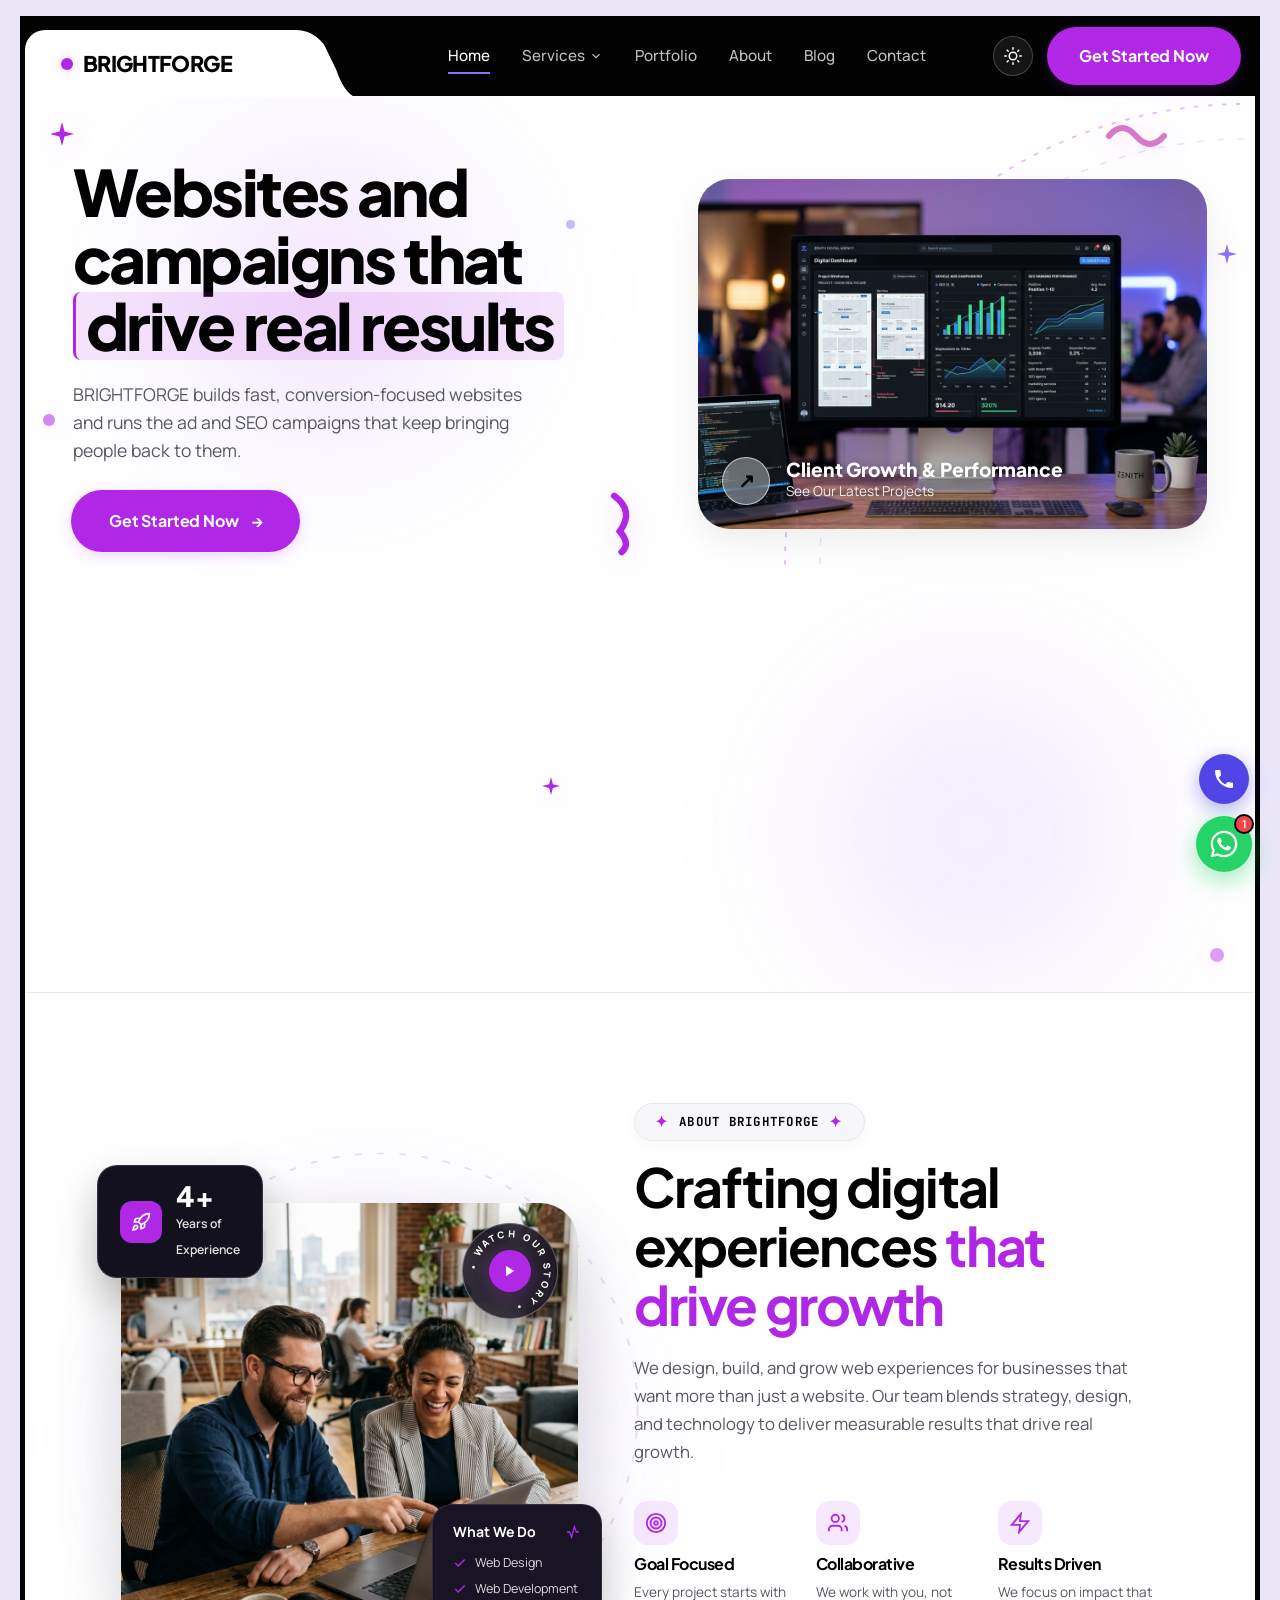
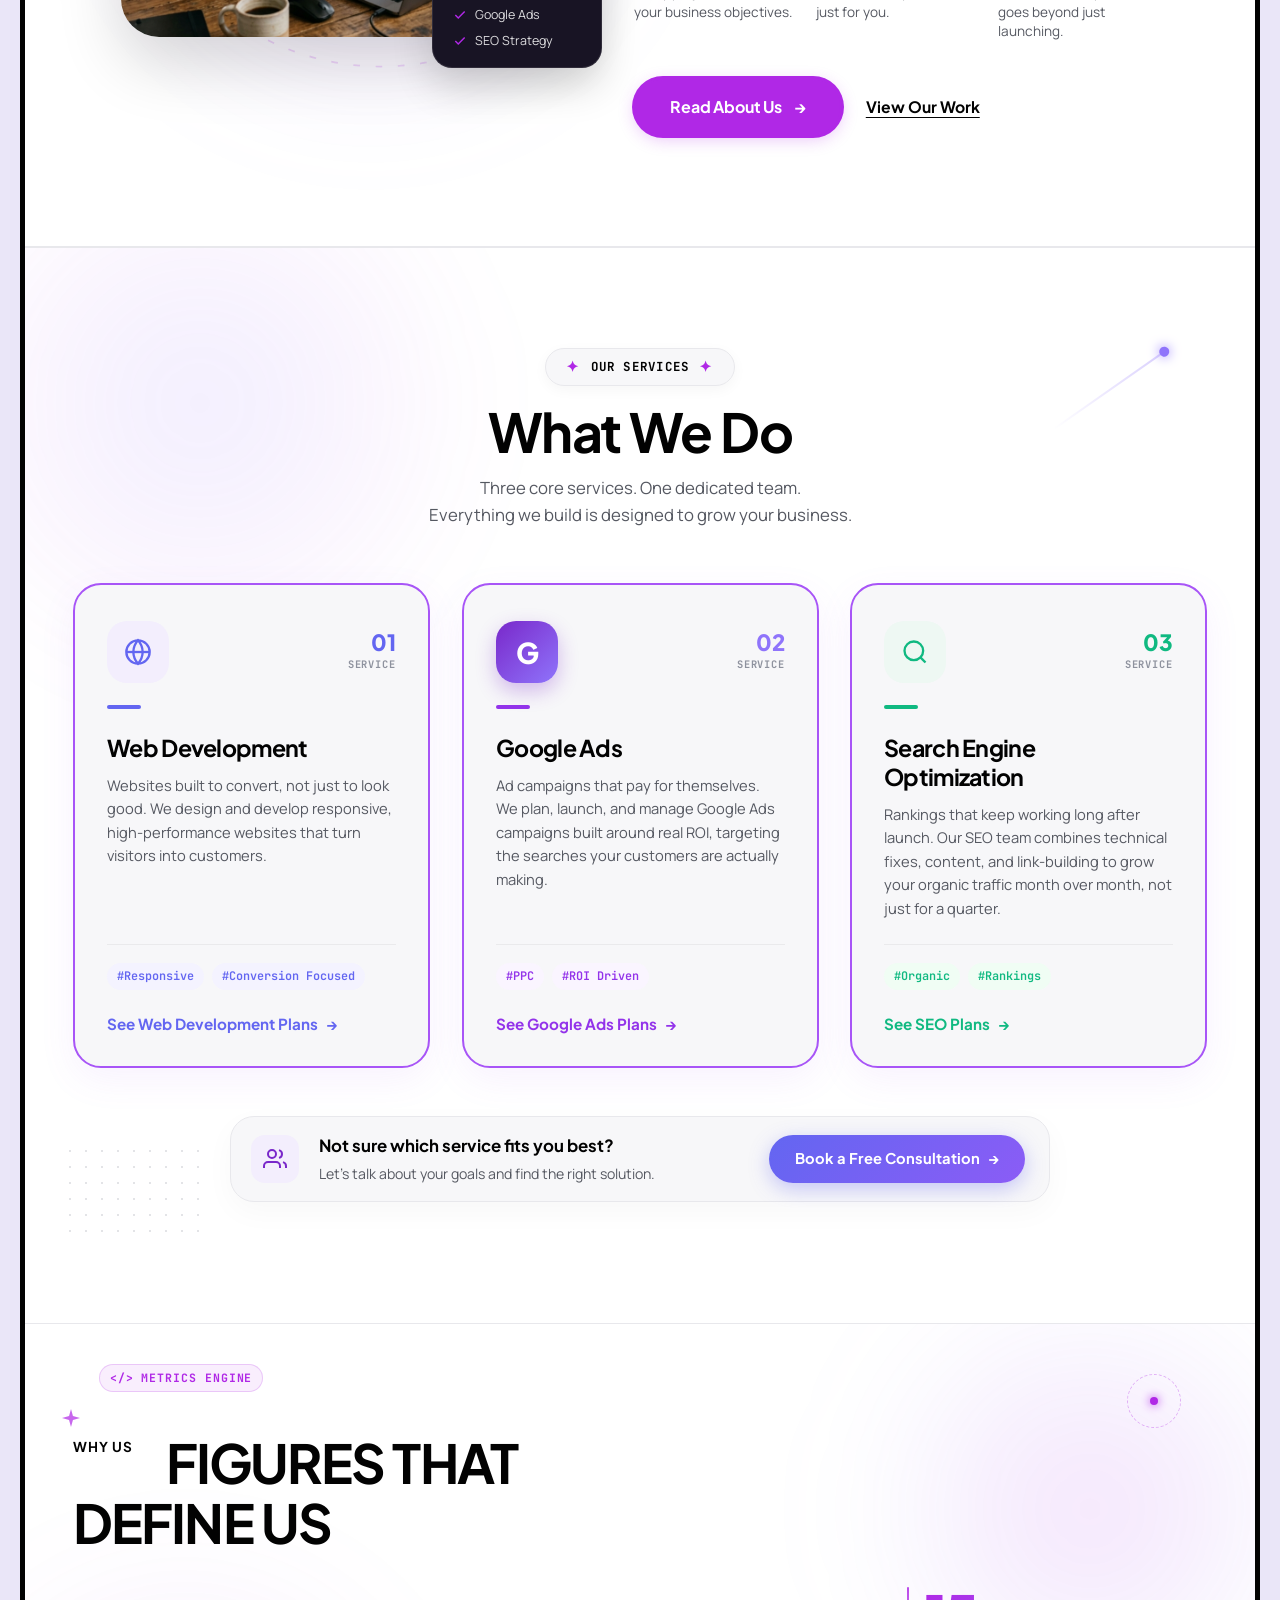
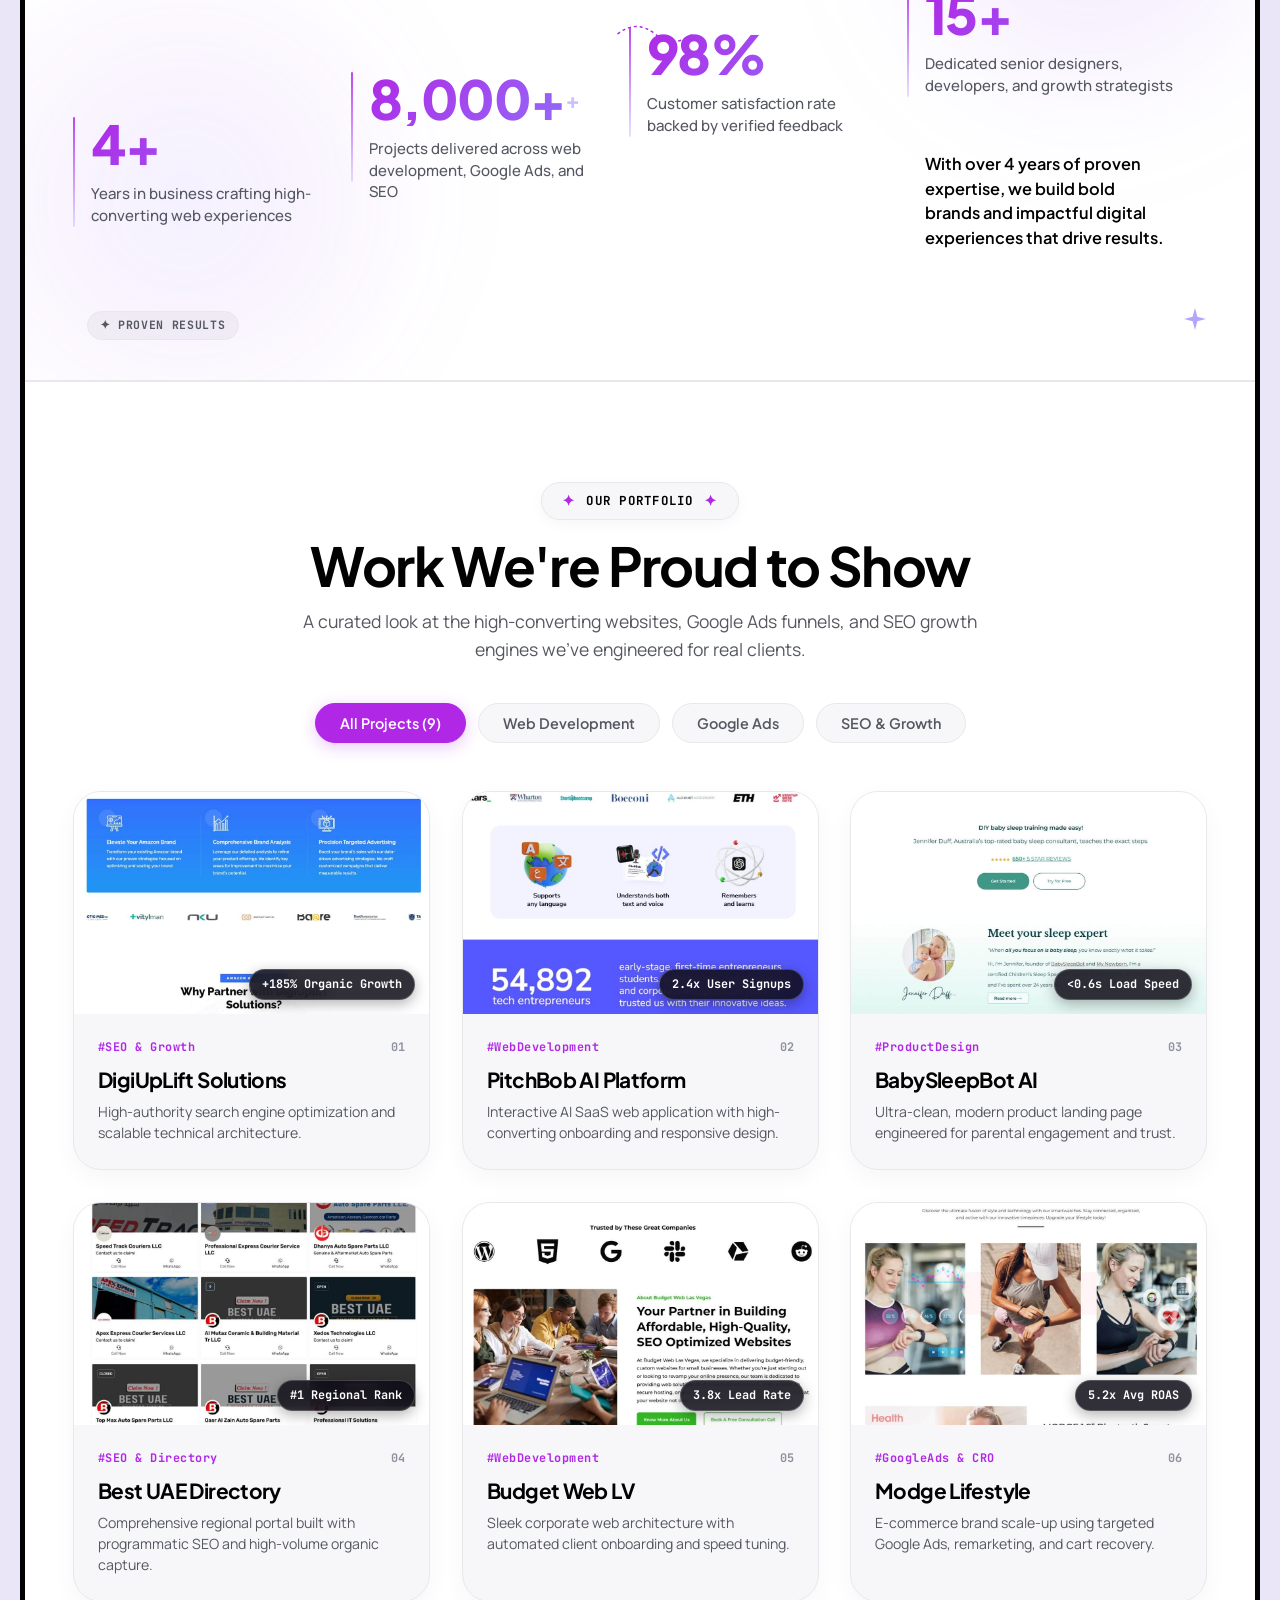
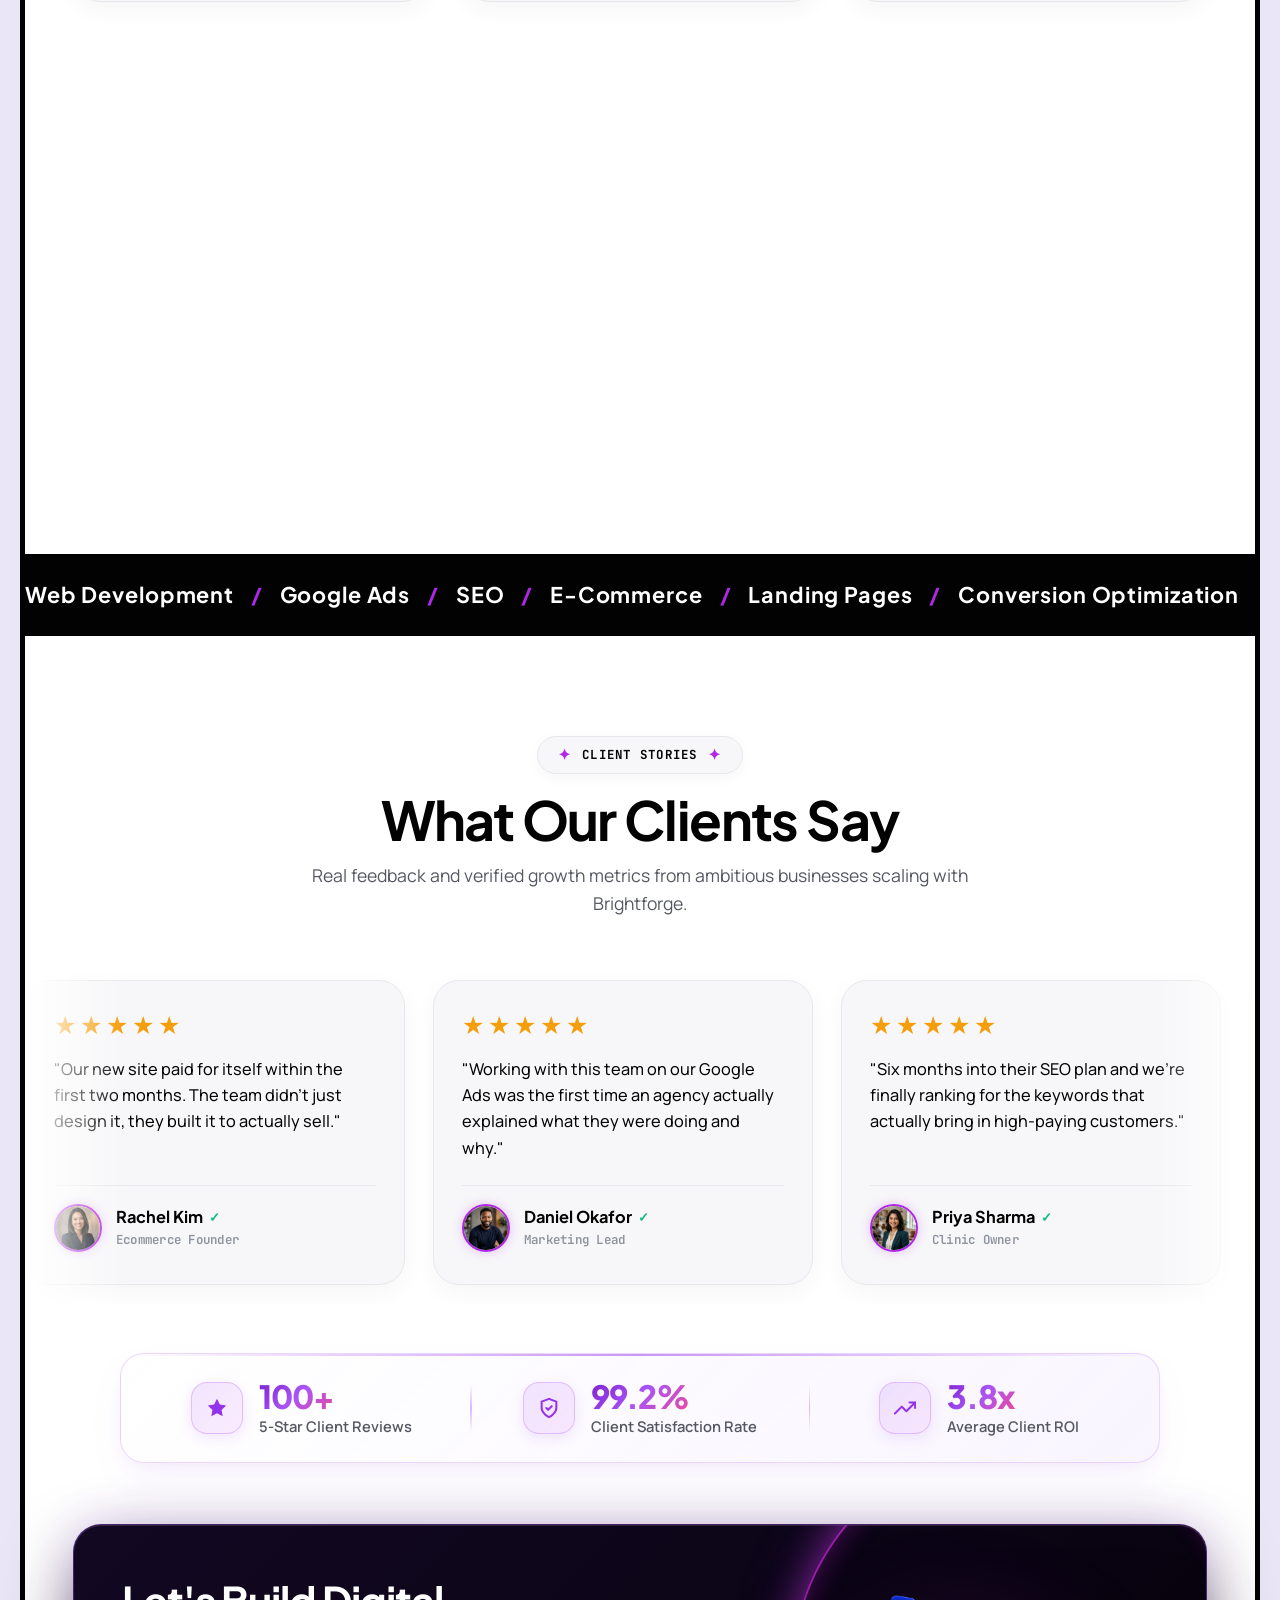
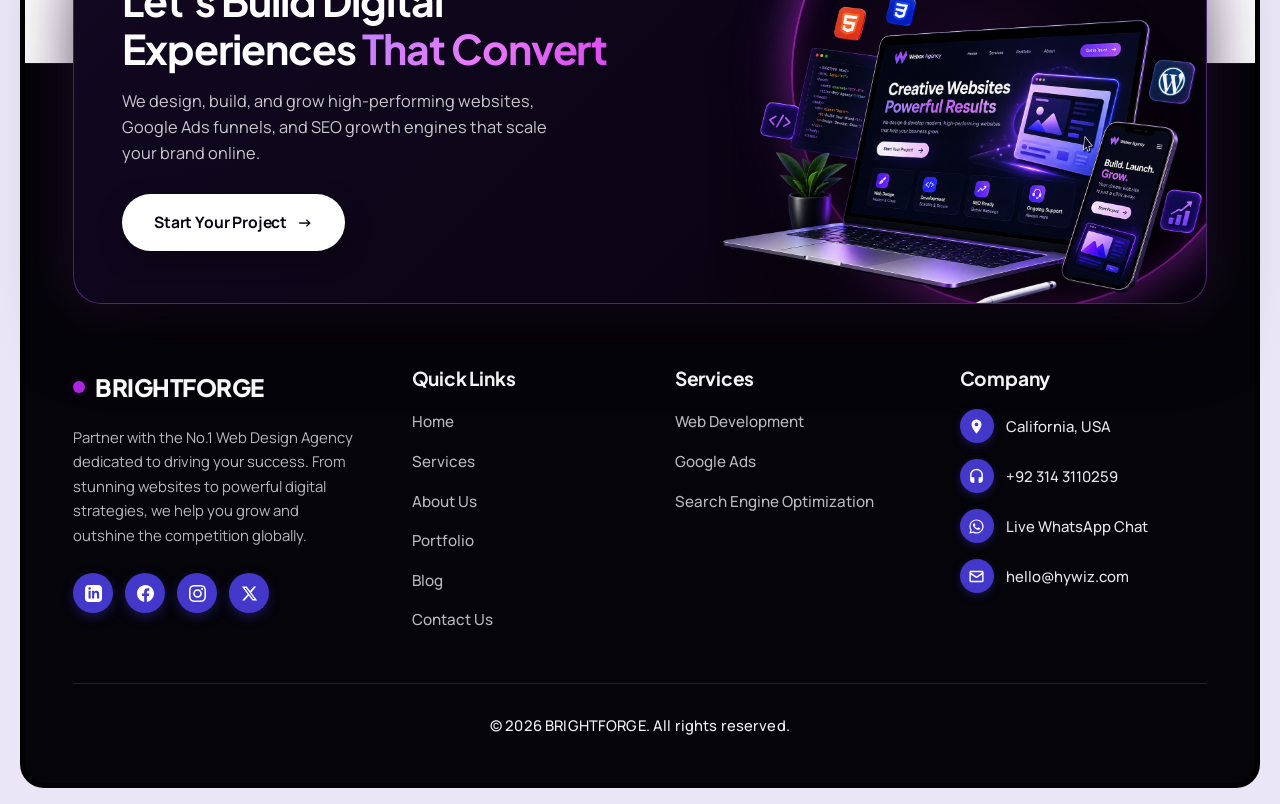
==== commit 671e34f7: "Update official SVG icons and add right-aligned floating Call + WhatsApp widget stack across all pag" ====
--- a/index.html
+++ b/index.html
@@ -1381,10 +1381,10 @@
                 <svg viewBox="0 0 24 24" width="16" height="16" fill="currentColor"><path d="M19 0h-14c-2.761 0-5 2.239-5 5v14c0 2.761 2.239 5 5 5h14c2.762 0 5-2.239 5-5v-14c0-2.761-2.238-5-5-5zm-11 19h-3v-11h3v11zm-1.5-12.268c-.966 0-1.75-.79-1.75-1.764s.784-1.764 1.75-1.764 1.75.79 1.75 1.764-.783 1.764-1.75 1.764zm13.5 12.268h-3v-5.604c0-3.368-4-3.113-4 0v5.604h-3v-11h3v1.765c1.396-2.586 7-2.777 7 2.476v6.759z"/></svg>
               </a>
               <a href="https://facebook.com" target="_blank" rel="noopener noreferrer" class="footer-social-circle" aria-label="Facebook">
-                <svg viewBox="0 0 24 24" width="16" height="16" fill="currentColor"><path d="M9 8h-3v4h3v12h5v-12h3.642l.358-4h-4v-1.667c0-.955.192-1.333 1.115-1.333h2.885v-5h-3.808c-3.596 0-5.192 1.583-5.192 4.615v3.385z"/></svg>
+                <svg viewBox="0 0 24 24" width="16" height="16" fill="currentColor"><path d="M24 12.073c0-6.627-5.373-12-12-12s-12 5.373-12 12c0 5.99 4.388 10.954 10.125 11.854v-8.385H7.078v-3.47h3.047V9.43c0-3.007 1.792-4.669 4.533-4.669 1.312 0 2.686.235 2.686.235v2.953H15.83c-1.491 0-1.956.925-1.956 1.874v2.25h3.328l-.532 3.47h-2.796v8.385C19.612 23.027 24 18.062 24 12.073z"/></svg>
               </a>
               <a href="https://instagram.com" target="_blank" rel="noopener noreferrer" class="footer-social-circle" aria-label="Instagram">
-                <svg viewBox="0 0 24 24" width="16" height="16" fill="none" stroke="currentColor" stroke-width="2"><rect x="2" y="2" width="20" height="20" rx="5" ry="5"></rect><path d="M16 11.37A4 4 0 1 1 12.63 8 4 4 0 0 1 16 11.37z"></path><line x1="17.5" y1="6.5" x2="17.51" y2="6.5"></line></svg>
+                <svg viewBox="0 0 24 24" width="16" height="16" fill="currentColor"><path d="M12 2.163c3.204 0 3.584.012 4.85.07 3.252.148 4.771 1.691 4.919 4.919.058 1.265.069 1.645.069 4.849 0 3.205-.012 3.584-.069 4.849-.149 3.225-1.664 4.771-4.919 4.919-1.266.058-1.644.07-4.85.07-3.204 0-3.584-.012-4.849-.07-3.26-.149-4.771-1.699-4.919-4.92-.058-1.265-.07-1.644-.07-4.849 0-3.204.013-3.583.07-4.849.149-3.227 1.664-4.771 4.919-4.919 1.266-.057 1.645-.069 4.849-.069zm0-2.163c-3.259 0-3.667.014-4.947.072-4.358.2-6.78 2.618-6.98 6.98-.059 1.281-.073 1.689-.073 4.948 0 3.259.014 3.668.072 4.948.2 4.358 2.618 6.78 6.98 6.98 1.281.058 1.689.072 4.948.072 3.259 0 3.668-.014 4.948-.072 4.354-.2 6.782-2.618 6.979-6.98.059-1.28.073-1.689.073-4.948 0-3.259-.014-3.667-.072-4.947-.196-4.354-2.617-6.78-6.979-6.98-1.281-.059-1.69-.073-4.949-.073zm0 5.838c-3.403 0-6.162 2.759-6.162 6.162s2.759 6.163 6.162 6.163 6.162-2.759 6.162-6.163c0-3.403-2.759-6.162-6.162-6.162zm0 10.162c-2.209 0-4-1.79-4-4 0-2.209 1.791-4 4-4s4 1.791 4 4c0 2.21-1.791 4-4 4zm6.406-11.845c-.796 0-1.441.645-1.441 1.44s.645 1.44 1.441 1.44c.795 0 1.439-.645 1.439-1.44s-.644-1.44-1.439-1.44z"/></svg>
               </a>
               <a href="https://twitter.com" target="_blank" rel="noopener noreferrer" class="footer-social-circle" aria-label="X (Twitter)">
                 <svg viewBox="0 0 24 24" width="16" height="16" fill="currentColor"><path d="M18.244 2.25h3.308l-7.227 8.26 8.502 11.24H16.17l-5.214-6.817L4.99 21.75H1.68l7.73-8.835L1.254 2.25H8.08l4.713 6.231zm-1.161 17.52h1.833L7.084 4.126H5.117z"/></svg>
@@ -1427,19 +1427,19 @@
               </div>
               <div class="footer-contact-row">
                 <span class="footer-contact-icon-circle" aria-hidden="true">
-                  <svg viewBox="0 0 24 24" width="16" height="16" fill="currentColor"><path d="M12 1c-4.97 0-9 4.03-9 9v7c0 2.21 1.79 4 4 4h1v-8H5v-3c0-3.87 3.13-7 7-7s7 3.13 7 7v3h-3v8h1c2.21 0 4-1.79 4-4v-7c0-4.97-4.03-9-9-9z"/></svg>
+                  <svg viewBox="0 0 24 24" width="16" height="16" fill="currentColor"><path d="M12 1a9 9 0 0 0-9 9v7c0 2.206 1.794 4 4 4h1a1 1 0 0 0 1-1v-6a1 1 0 0 0-1-1H5v-3a7 7 0 0 1 14 0v3h-3a1 1 0 0 0-1 1v6a1 1 0 0 0 1 1h1c2.206 0 4-1.794 4-4v-7a9 9 0 0 0-9-9z"/></svg>
                 </span>
                 <a href="tel:+923143110259" class="footer-contact-link">+92 314 3110259</a>
               </div>
               <div class="footer-contact-row">
                 <span class="footer-contact-icon-circle" aria-hidden="true">
-                  <svg viewBox="0 0 24 24" width="16" height="16" fill="currentColor"><path d="M12.031 6.172c-3.181 0-5.767 2.586-5.768 5.766-.001 1.298.38 2.27 1.019 3.287l-.711 2.598 2.664-.699c.997.544 1.798.814 2.802.814 3.181 0 5.768-2.586 5.768-5.766 0-3.18-2.587-5.766-5.774-5.766zm8.441 5.766c0 4.673-3.801 8.473-8.472 8.473-1.478 0-2.884-.383-4.113-1.054l-4.57 1.2 1.222-4.455c-.752-1.303-1.15-2.793-1.15-4.164 0-4.673 3.801-8.473 8.472-8.473 4.672 0 8.473 3.801 8.473 8.473z"/></svg>
+                  <svg viewBox="0 0 24 24" width="18" height="18" fill="currentColor"><path d="M12.012 2c-5.506 0-9.989 4.478-9.99 9.984a9.96 9.96 0 0 0 1.333 4.993L2 22l5.233-1.237a9.994 9.994 0 0 0 4.779 1.217h.004c5.505 0 9.988-4.478 9.989-9.984 0-2.669-1.037-5.176-2.925-7.064A9.925 9.925 0 0 0 12.012 2zm0 18.304h-.003a8.31 8.31 0 0 1-4.233-1.157l-.304-.18-3.146.745.758-3.066-.198-.315a8.272 8.272 0 0 1-1.267-4.347c.001-4.582 3.731-8.307 8.315-8.307 2.22 0 4.307.865 5.877 2.436a8.27 8.27 0 0 1 2.432 5.874c-.001 4.583-3.732 8.317-8.231 8.317zm4.551-6.216c-.249-.125-1.472-.726-1.7-.809-.228-.083-.394-.125-.56.125-.166.249-.643.809-.788.975-.145.166-.29.187-.539.062-.249-.125-1.052-.388-2.003-1.236-.74-.66-1.24-1.475-1.385-1.724-.145-.249-.015-.384.11-.508.112-.112.249-.29.373-.436.125-.145.166-.249.249-.415.083-.166.042-.311-.021-.436-.062-.125-.56-1.349-.768-1.847-.202-.485-.407-.419-.56-.427l-.477-.008c-.166 0-.436.062-.664.311-.228.249-.871.851-.871 2.075s.892 2.407 1.017 2.573c.125.166 1.756 2.681 4.254 3.759.594.257 1.058.41 1.42.526.597.19 1.14.163 1.57.099.479-.071 1.472-.602 1.68-1.183.207-.581.207-1.079.145-1.183-.062-.104-.228-.166-.477-.291z"/></svg>
                 </span>
                 <a href="https://wa.me/923143110259" target="_blank" rel="noopener noreferrer" class="footer-contact-link">Live WhatsApp Chat</a>
               </div>
               <div class="footer-contact-row">
                 <span class="footer-contact-icon-circle" aria-hidden="true">
-                  <svg viewBox="0 0 24 24" width="16" height="16" fill="currentColor"><path d="M20 4H4c-1.1 0-1.99.9-1.99 2L2 18c0 1.1.9 2 2 2h16c1.1 0 2-.9 2-2V6c0-1.1-.9-2-2-2zm0 4l-8 5-8-5V6l8 5 8-5v2z"/></svg>
+                  <svg viewBox="0 0 24 24" width="16" height="16" fill="currentColor"><path d="M20 4H4c-1.103 0-2 .897-2 2v12c0 1.103.897 2 2 2h16c1.103 0 2-.897 2-2V6c0-1.103-.897-2-2-2zm0 2v.511l-8 5.333-8-5.333V6h16zM4 18V9.044l7.445 4.963a1 1 0 0 0 1.11 0L20 9.044 20.002 18H4z"/></svg>
                 </span>
                 <a href="mailto:hello@hywiz.com" class="footer-contact-link">hello@hywiz.com</a>
               </div>
@@ -1456,11 +1456,16 @@
       </div>
     </footer>
 
-    <!-- Floating WhatsApp Chat Button -->
-    <a href="https://wa.me/923143110259" target="_blank" rel="noopener noreferrer" class="floating-whatsapp-btn" aria-label="Chat with us on WhatsApp" title="Chat on WhatsApp">
-      <span class="whatsapp-badge">1</span>
-      <svg viewBox="0 0 24 24"><path d="M12.031 6.172c-3.181 0-5.767 2.586-5.768 5.766-.001 1.298.38 2.27 1.019 3.287l-.711 2.598 2.664-.699c.997.544 1.798.814 2.802.814 3.181 0 5.768-2.586 5.768-5.766 0-3.18-2.587-5.766-5.774-5.766zm8.441 5.766c0 4.673-3.801 8.473-8.472 8.473-1.478 0-2.884-.383-4.113-1.054l-4.57 1.2 1.222-4.455c-.752-1.303-1.15-2.793-1.15-4.164 0-4.673 3.801-8.473 8.472-8.473 4.672 0 8.473 3.801 8.473 8.473z"/></svg>
-    </a>
+    <!-- Floating Action Widgets Stack (Right-aligned WhatsApp & Call) -->
+    <div class="floating-action-stack" aria-label="Quick Contact Actions">
+      <a href="tel:+923143110259" class="floating-call-btn" aria-label="Call Us Now" title="Call Us Now">
+        <svg viewBox="0 0 24 24"><path d="M6.62 10.79a15.053 15.053 0 0 0 6.59 6.59l2.2-2.2a1 1 0 0 1 1.02-.24c1.12.37 2.33.57 3.57.57a1 1 0 0 1 1 1V20a1 1 0 0 1-1 1A17 17 0 0 1 3 4a1 1 0 0 1 1-1h3.5a1 1 0 0 1 1 1c0 1.24.2 2.45.57 3.57a1 1 0 0 1-.24 1.02l-2.21 2.2z"/></svg>
+      </a>
+      <a href="https://wa.me/923143110259" target="_blank" rel="noopener noreferrer" class="floating-whatsapp-btn" aria-label="Chat on WhatsApp" title="Chat on WhatsApp">
+        <span class="whatsapp-badge">1</span>
+        <svg viewBox="0 0 24 24"><path d="M12.012 2c-5.506 0-9.989 4.478-9.99 9.984a9.96 9.96 0 0 0 1.333 4.993L2 22l5.233-1.237a9.994 9.994 0 0 0 4.779 1.217h.004c5.505 0 9.988-4.478 9.989-9.984 0-2.669-1.037-5.176-2.925-7.064A9.925 9.925 0 0 0 12.012 2zm0 18.304h-.003a8.31 8.31 0 0 1-4.233-1.157l-.304-.18-3.146.745.758-3.066-.198-.315a8.272 8.272 0 0 1-1.267-4.347c.001-4.582 3.731-8.307 8.315-8.307 2.22 0 4.307.865 5.877 2.436a8.27 8.27 0 0 1 2.432 5.874c-.001 4.583-3.732 8.317-8.231 8.317zm4.551-6.216c-.249-.125-1.472-.726-1.7-.809-.228-.083-.394-.125-.56.125-.166.249-.643.809-.788.975-.145.166-.29.187-.539.062-.249-.125-1.052-.388-2.003-1.236-.74-.66-1.24-1.475-1.385-1.724-.145-.249-.015-.384.11-.508.112-.112.249-.29.373-.436.125-.145.166-.249.249-.415.083-.166.042-.311-.021-.436-.062-.125-.56-1.349-.768-1.847-.202-.485-.407-.419-.56-.427l-.477-.008c-.166 0-.436.062-.664.311-.228.249-.871.851-.871 2.075s.892 2.407 1.017 2.573c.125.166 1.756 2.681 4.254 3.759.594.257 1.058.41 1.42.526.597.19 1.14.163 1.57.099.479-.071 1.472-.602 1.68-1.183.207-.581.207-1.079.145-1.183-.062-.104-.228-.166-.477-.291z"/></svg>
+      </a>
+    </div>
 
   </div><!-- /site-boxed-wrapper -->
 
--- a/css/header-footer.css
+++ b/css/header-footer.css
@@ -805,13 +805,21 @@
   transform: translateX(4px);
 }
 
-/* Floating WhatsApp Chat Widget */
-.floating-whatsapp-btn {
+/* Floating Action Widgets Stack (Bottom Right) */
+.floating-action-stack {
   position: fixed;
   bottom: 28px;
-  left: 28px;
-  width: 58px;
-  height: 58px;
+  right: 28px;
+  display: flex;
+  flex-direction: column;
+  align-items: center;
+  gap: 12px;
+  z-index: 9999;
+}
+
+.floating-whatsapp-btn {
+  width: 56px;
+  height: 56px;
   border-radius: 50%;
   background: #25D366;
   color: #FFFFFF !important;
@@ -819,14 +827,14 @@
   align-items: center;
   justify-content: center;
   box-shadow: 0 8px 24px rgba(37, 211, 102, 0.45);
-  z-index: 9999;
   text-decoration: none;
   transition: all 0.3s cubic-bezier(0.16, 1, 0.3, 1);
   cursor: pointer;
+  position: relative;
 }
 
 .floating-whatsapp-btn:hover {
-  transform: scale(1.1) translateY(-4px);
+  transform: scale(1.1) translateY(-3px);
   box-shadow: 0 12px 30px rgba(37, 211, 102, 0.65);
   background: #20BA56;
 }
@@ -835,6 +843,33 @@
   width: 32px;
   height: 32px;
   fill: #FFFFFF;
+}
+
+.floating-call-btn {
+  width: 50px;
+  height: 50px;
+  border-radius: 50%;
+  background: #4F46E5;
+  color: #FFFFFF !important;
+  display: flex;
+  align-items: center;
+  justify-content: center;
+  box-shadow: 0 6px 20px rgba(79, 70, 229, 0.45);
+  text-decoration: none;
+  transition: all 0.3s cubic-bezier(0.16, 1, 0.3, 1);
+  cursor: pointer;
+}
+
+.floating-call-btn:hover {
+  transform: scale(1.1) translateY(-3px);
+  box-shadow: 0 10px 25px rgba(99, 102, 241, 0.65);
+  background: #6366F1;
+}
+
+.floating-call-btn svg {
+  width: 24px;
+  height: 24px;
+  fill: currentColor;
 }
 
 .whatsapp-badge {
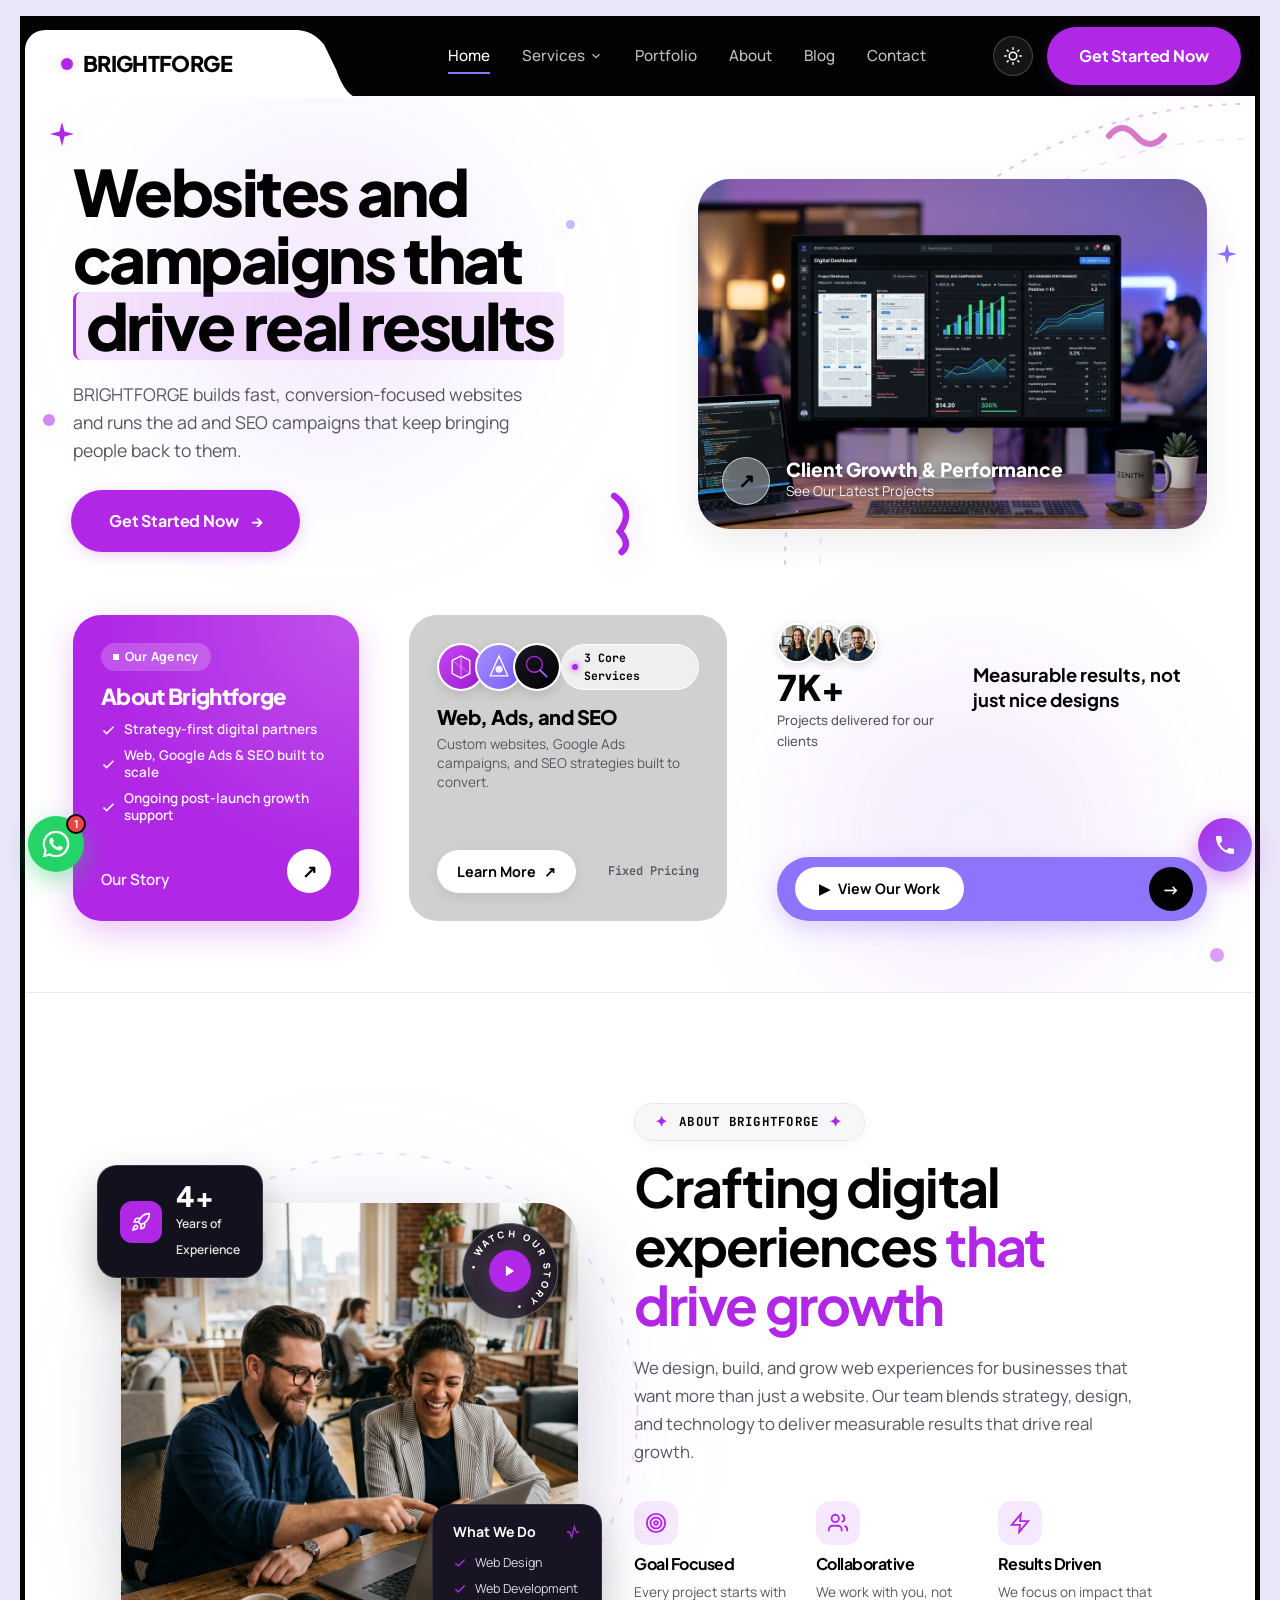
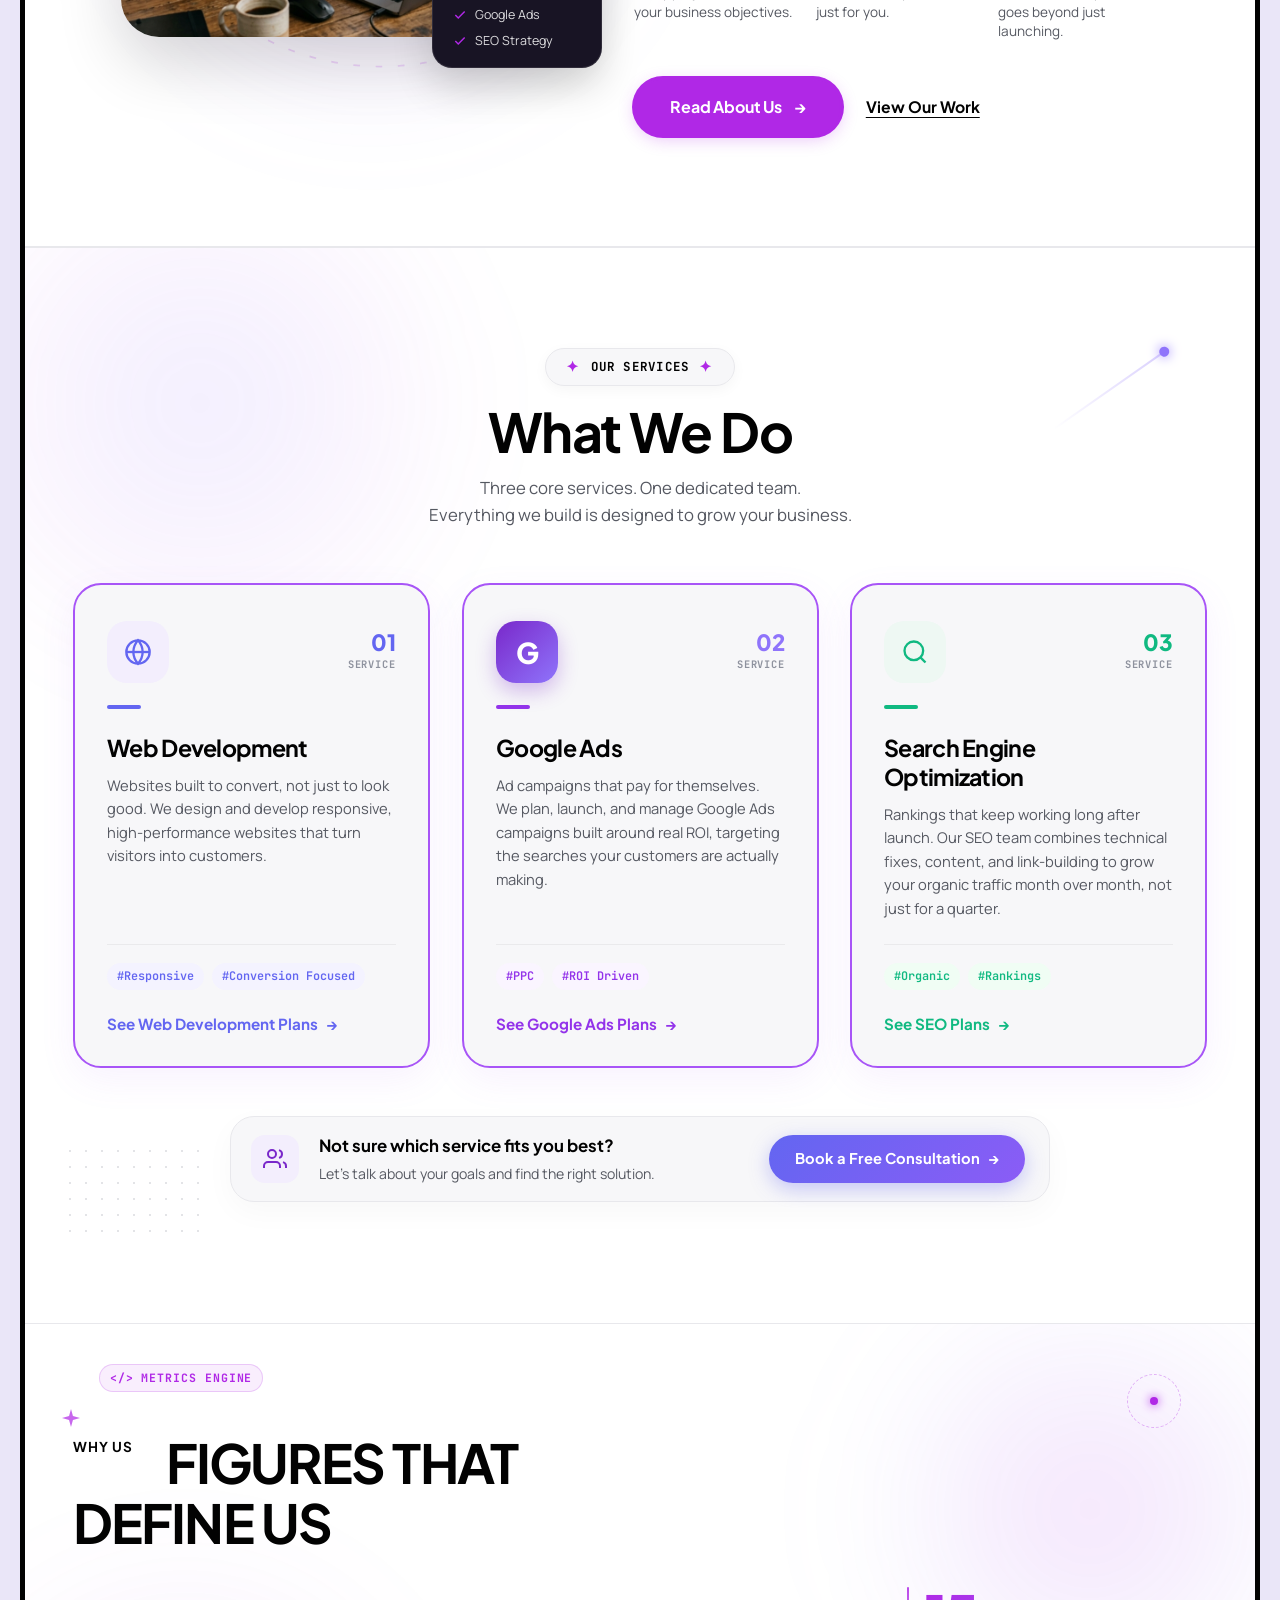
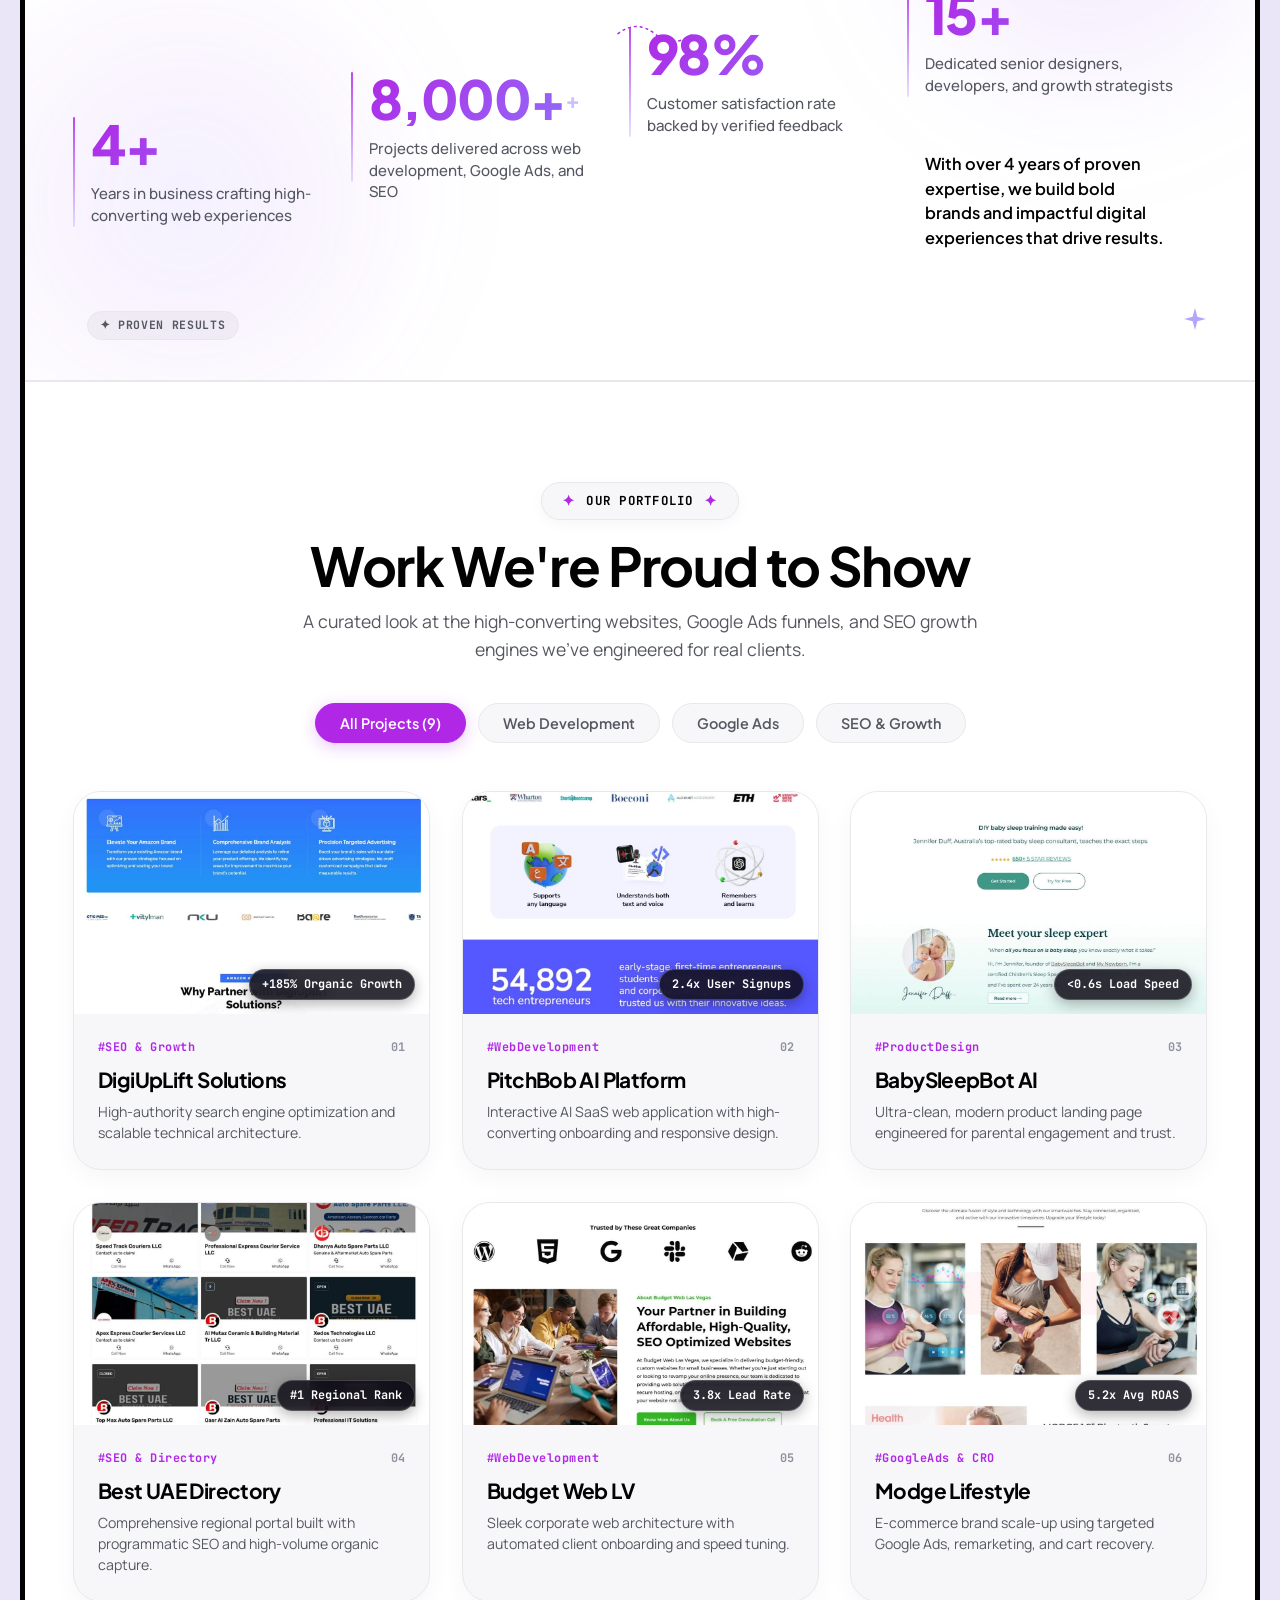
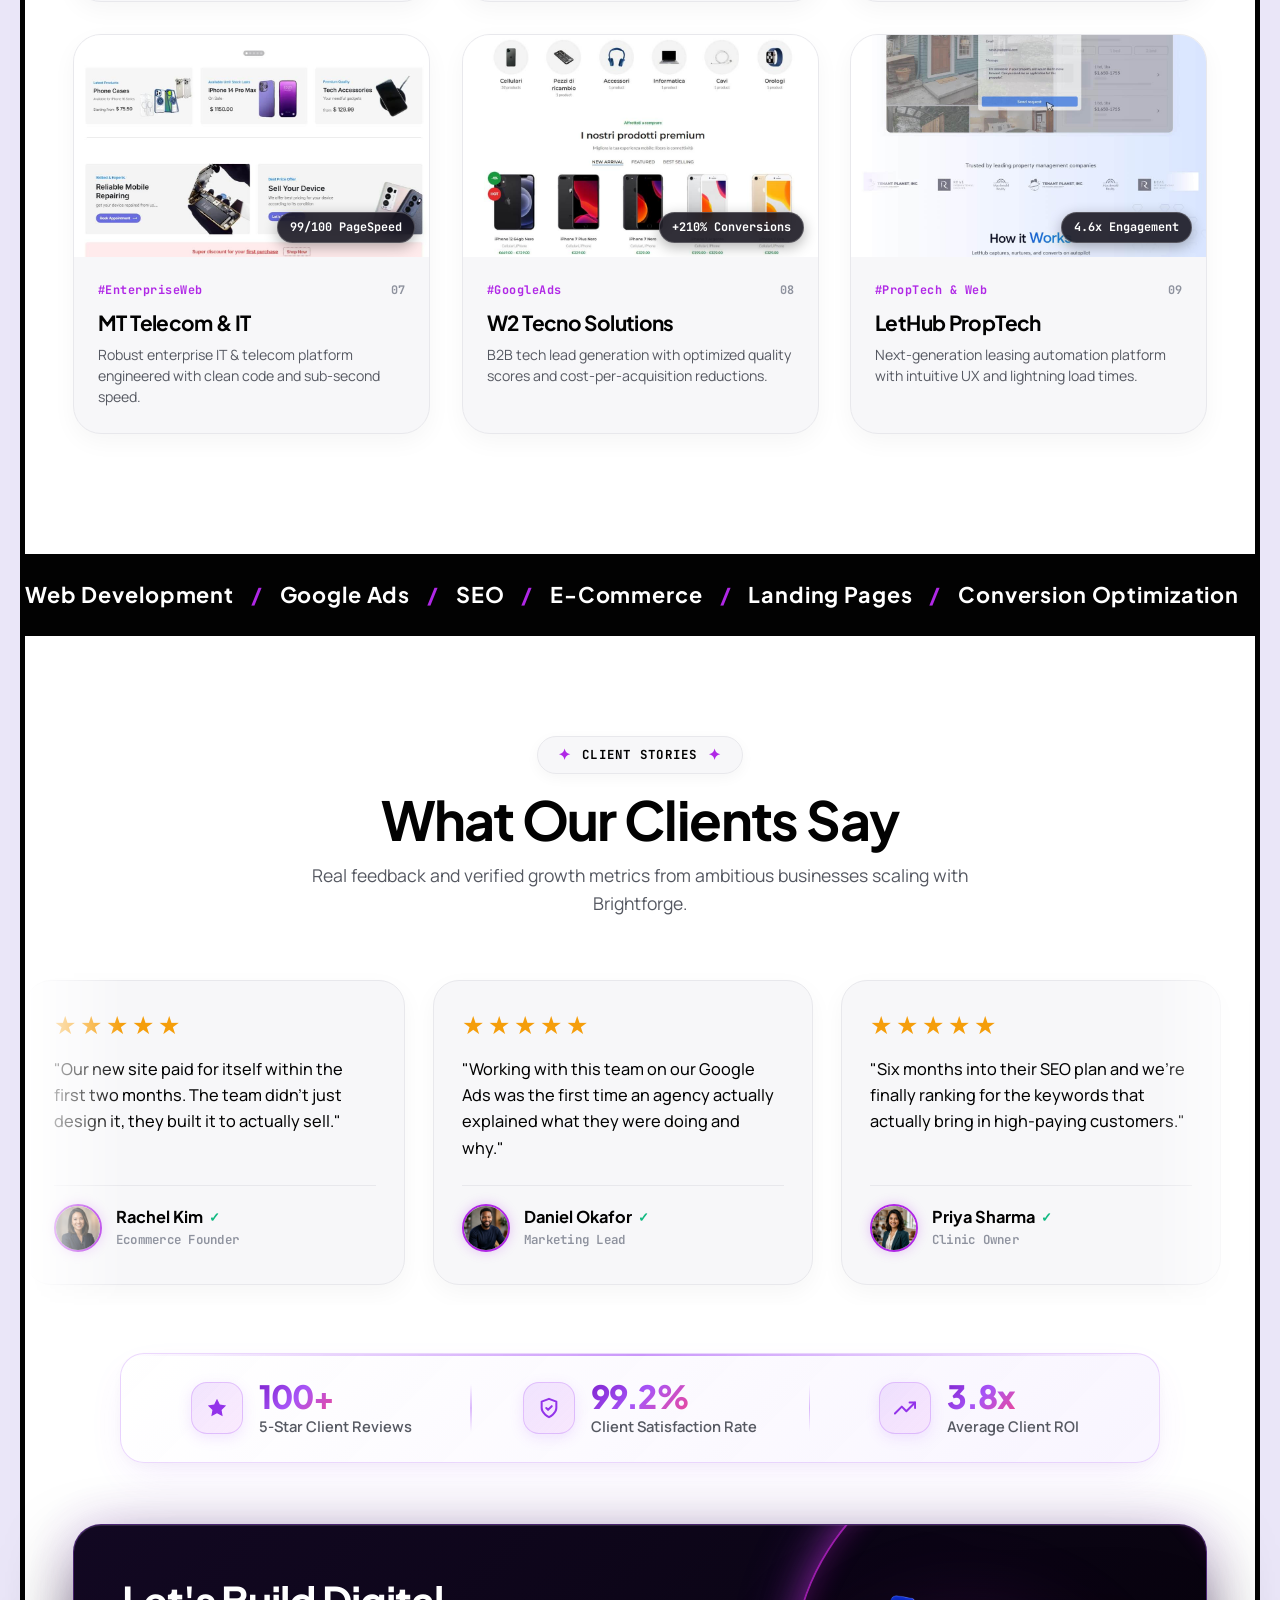
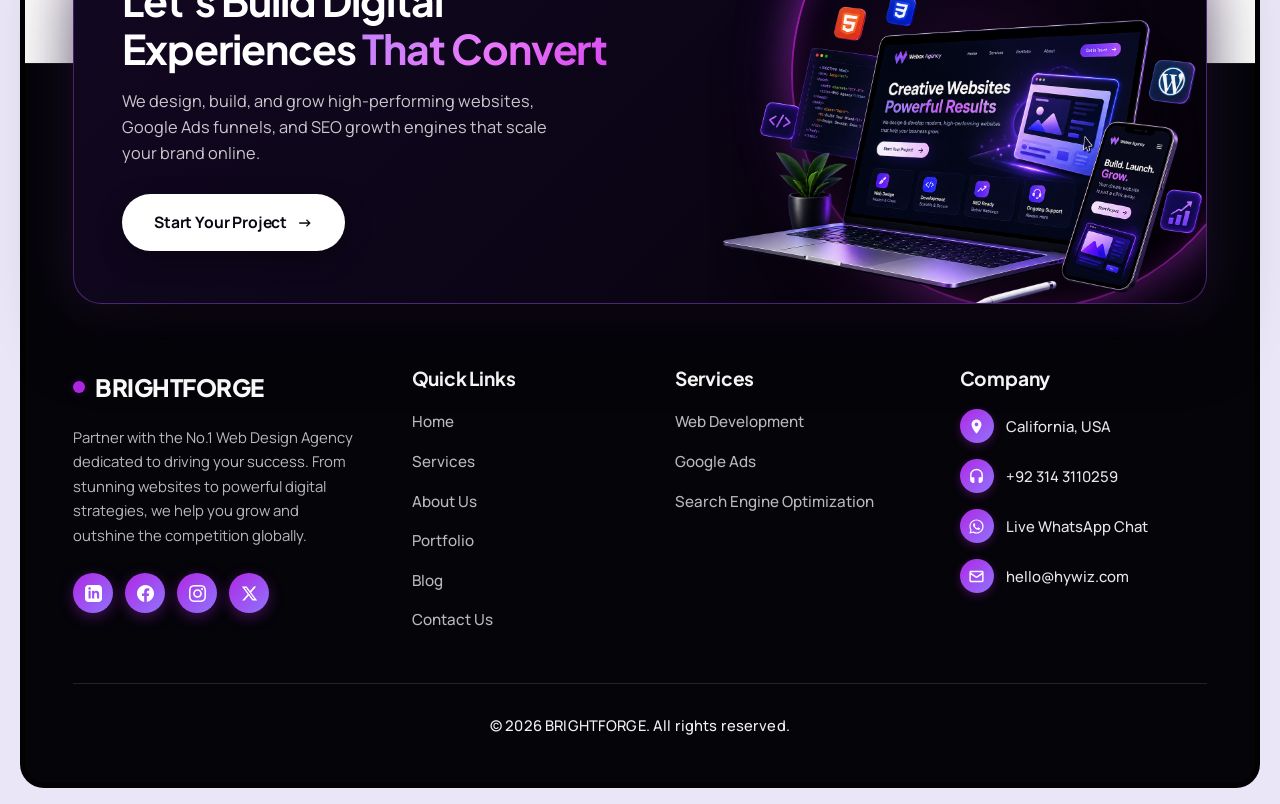
==== commit 2a3f07c6: "Position WhatsApp floating button on left, Call floating button on right, and apply site brand color" ====
--- a/index.html
+++ b/index.html
@@ -1456,16 +1456,16 @@
       </div>
     </footer>
 
-    <!-- Floating Action Widgets Stack (Right-aligned WhatsApp & Call) -->
-    <div class="floating-action-stack" aria-label="Quick Contact Actions">
-      <a href="tel:+923143110259" class="floating-call-btn" aria-label="Call Us Now" title="Call Us Now">
-        <svg viewBox="0 0 24 24"><path d="M6.62 10.79a15.053 15.053 0 0 0 6.59 6.59l2.2-2.2a1 1 0 0 1 1.02-.24c1.12.37 2.33.57 3.57.57a1 1 0 0 1 1 1V20a1 1 0 0 1-1 1A17 17 0 0 1 3 4a1 1 0 0 1 1-1h3.5a1 1 0 0 1 1 1c0 1.24.2 2.45.57 3.57a1 1 0 0 1-.24 1.02l-2.21 2.2z"/></svg>
-      </a>
-      <a href="https://wa.me/923143110259" target="_blank" rel="noopener noreferrer" class="floating-whatsapp-btn" aria-label="Chat on WhatsApp" title="Chat on WhatsApp">
-        <span class="whatsapp-badge">1</span>
-        <svg viewBox="0 0 24 24"><path d="M12.012 2c-5.506 0-9.989 4.478-9.99 9.984a9.96 9.96 0 0 0 1.333 4.993L2 22l5.233-1.237a9.994 9.994 0 0 0 4.779 1.217h.004c5.505 0 9.988-4.478 9.989-9.984 0-2.669-1.037-5.176-2.925-7.064A9.925 9.925 0 0 0 12.012 2zm0 18.304h-.003a8.31 8.31 0 0 1-4.233-1.157l-.304-.18-3.146.745.758-3.066-.198-.315a8.272 8.272 0 0 1-1.267-4.347c.001-4.582 3.731-8.307 8.315-8.307 2.22 0 4.307.865 5.877 2.436a8.27 8.27 0 0 1 2.432 5.874c-.001 4.583-3.732 8.317-8.231 8.317zm4.551-6.216c-.249-.125-1.472-.726-1.7-.809-.228-.083-.394-.125-.56.125-.166.249-.643.809-.788.975-.145.166-.29.187-.539.062-.249-.125-1.052-.388-2.003-1.236-.74-.66-1.24-1.475-1.385-1.724-.145-.249-.015-.384.11-.508.112-.112.249-.29.373-.436.125-.145.166-.249.249-.415.083-.166.042-.311-.021-.436-.062-.125-.56-1.349-.768-1.847-.202-.485-.407-.419-.56-.427l-.477-.008c-.166 0-.436.062-.664.311-.228.249-.871.851-.871 2.075s.892 2.407 1.017 2.573c.125.166 1.756 2.681 4.254 3.759.594.257 1.058.41 1.42.526.597.19 1.14.163 1.57.099.479-.071 1.472-.602 1.68-1.183.207-.581.207-1.079.145-1.183-.062-.104-.228-.166-.477-.291z"/></svg>
-      </a>
-    </div>
+    <!-- Floating WhatsApp Chat Button (Left) -->
+    <a href="https://wa.me/923143110259" target="_blank" rel="noopener noreferrer" class="floating-whatsapp-btn" aria-label="Chat on WhatsApp" title="Chat on WhatsApp">
+      <span class="whatsapp-badge">1</span>
+      <svg viewBox="0 0 24 24"><path d="M12.012 2c-5.506 0-9.989 4.478-9.99 9.984a9.96 9.96 0 0 0 1.333 4.993L2 22l5.233-1.237a9.994 9.994 0 0 0 4.779 1.217h.004c5.505 0 9.988-4.478 9.989-9.984 0-2.669-1.037-5.176-2.925-7.064A9.925 9.925 0 0 0 12.012 2zm0 18.304h-.003a8.31 8.31 0 0 1-4.233-1.157l-.304-.18-3.146.745.758-3.066-.198-.315a8.272 8.272 0 0 1-1.267-4.347c.001-4.582 3.731-8.307 8.315-8.307 2.22 0 4.307.865 5.877 2.436a8.27 8.27 0 0 1 2.432 5.874c-.001 4.583-3.732 8.317-8.231 8.317zm4.551-6.216c-.249-.125-1.472-.726-1.7-.809-.228-.083-.394-.125-.56.125-.166.249-.643.809-.788.975-.145.166-.29.187-.539.062-.249-.125-1.052-.388-2.003-1.236-.74-.66-1.24-1.475-1.385-1.724-.145-.249-.015-.384.11-.508.112-.112.249-.29.373-.436.125-.145.166-.249.249-.415.083-.166.042-.311-.021-.436-.062-.125-.56-1.349-.768-1.847-.202-.485-.407-.419-.56-.427l-.477-.008c-.166 0-.436.062-.664.311-.228.249-.871.851-.871 2.075s.892 2.407 1.017 2.573c.125.166 1.756 2.681 4.254 3.759.594.257 1.058.41 1.42.526.597.19 1.14.163 1.57.099.479-.071 1.472-.602 1.68-1.183.207-.581.207-1.079.145-1.183-.062-.104-.228-.166-.477-.291z"/></svg>
+    </a>
+
+    <!-- Floating Call Button (Right) -->
+    <a href="tel:+923143110259" class="floating-call-btn" aria-label="Call Us Now" title="Call Us Now">
+      <svg viewBox="0 0 24 24"><path d="M6.62 10.79a15.053 15.053 0 0 0 6.59 6.59l2.2-2.2a1 1 0 0 1 1.02-.24c1.12.37 2.33.57 3.57.57a1 1 0 0 1 1 1V20a1 1 0 0 1-1 1A17 17 0 0 1 3 4a1 1 0 0 1 1-1h3.5a1 1 0 0 1 1 1c0 1.24.2 2.45.57 3.57a1 1 0 0 1-.24 1.02l-2.21 2.2z"/></svg>
+    </a>
 
   </div><!-- /site-boxed-wrapper -->
 
--- a/css/header-footer.css
+++ b/css/header-footer.css
@@ -692,20 +692,20 @@
   width: 40px;
   height: 40px;
   border-radius: 50%;
-  background: #4338CA;
+  background: linear-gradient(135deg, #B028E6 0%, #8F74FB 100%);
   color: #FFFFFF !important;
   display: flex;
   align-items: center;
   justify-content: center;
   text-decoration: none;
   transition: all 0.3s cubic-bezier(0.16, 1, 0.3, 1);
-  box-shadow: 0 4px 12px rgba(67, 56, 202, 0.35);
+  box-shadow: 0 4px 14px rgba(176, 40, 230, 0.35);
 }
 
 .footer-social-circle:hover {
-  background: #6366F1;
+  background: linear-gradient(135deg, #981fc9 0%, #7b5ef5 100%);
   transform: translateY(-3px) scale(1.08);
-  box-shadow: 0 8px 20px rgba(99, 102, 241, 0.5);
+  box-shadow: 0 8px 22px rgba(176, 40, 230, 0.55);
   color: #FFFFFF !important;
 }
 
@@ -715,7 +715,7 @@
   fill: currentColor;
 }
 
-/* Footer Contact Details with Colored Icons */
+/* Footer Contact Details with Site Brand Colored Icons */
 .footer-contact-details {
   display: flex;
   flex-direction: column;
@@ -740,13 +740,13 @@
   width: 34px;
   height: 34px;
   border-radius: 50%;
-  background: #4338CA;
+  background: linear-gradient(135deg, #B028E6 0%, #8F74FB 100%);
   color: #FFFFFF !important;
   display: flex;
   align-items: center;
   justify-content: center;
   flex-shrink: 0;
-  box-shadow: 0 3px 10px rgba(67, 56, 202, 0.3);
+  box-shadow: 0 3px 10px rgba(176, 40, 230, 0.3);
 }
 
 .footer-contact-icon-circle svg {
@@ -762,7 +762,7 @@
 }
 
 .footer-contact-link:hover {
-  color: #A855F7;
+  color: #B028E6;
   transform: translateX(2px);
 }
 
@@ -801,23 +801,15 @@
 }
 
 .footer-nav-link:hover {
-  color: #A855F7 !important;
+  color: #B028E6 !important;
   transform: translateX(4px);
 }
 
-/* Floating Action Widgets Stack (Bottom Right) */
-.floating-action-stack {
+/* Floating WhatsApp Button (Bottom Left) */
+.floating-whatsapp-btn {
   position: fixed;
   bottom: 28px;
-  right: 28px;
-  display: flex;
-  flex-direction: column;
-  align-items: center;
-  gap: 12px;
-  z-index: 9999;
-}
-
-.floating-whatsapp-btn {
+  left: 28px;
   width: 56px;
   height: 56px;
   border-radius: 50%;
@@ -830,7 +822,7 @@
   text-decoration: none;
   transition: all 0.3s cubic-bezier(0.16, 1, 0.3, 1);
   cursor: pointer;
-  position: relative;
+  z-index: 9999;
 }
 
 .floating-whatsapp-btn:hover {
@@ -845,31 +837,36 @@
   fill: #FFFFFF;
 }
 
+/* Floating Call Button (Bottom Right) */
 .floating-call-btn {
-  width: 50px;
-  height: 50px;
+  position: fixed;
+  bottom: 28px;
+  right: 28px;
+  width: 54px;
+  height: 54px;
   border-radius: 50%;
-  background: #4F46E5;
+  background: linear-gradient(135deg, #B028E6 0%, #8F74FB 100%);
   color: #FFFFFF !important;
   display: flex;
   align-items: center;
   justify-content: center;
-  box-shadow: 0 6px 20px rgba(79, 70, 229, 0.45);
+  box-shadow: 0 8px 24px rgba(176, 40, 230, 0.45);
   text-decoration: none;
   transition: all 0.3s cubic-bezier(0.16, 1, 0.3, 1);
   cursor: pointer;
+  z-index: 9999;
 }
 
 .floating-call-btn:hover {
   transform: scale(1.1) translateY(-3px);
-  box-shadow: 0 10px 25px rgba(99, 102, 241, 0.65);
-  background: #6366F1;
+  box-shadow: 0 12px 30px rgba(176, 40, 230, 0.65);
+  background: linear-gradient(135deg, #981fc9 0%, #7b5ef5 100%);
 }
 
 .floating-call-btn svg {
   width: 24px;
   height: 24px;
-  fill: currentColor;
+  fill: #FFFFFF;
 }
 
 .whatsapp-badge {
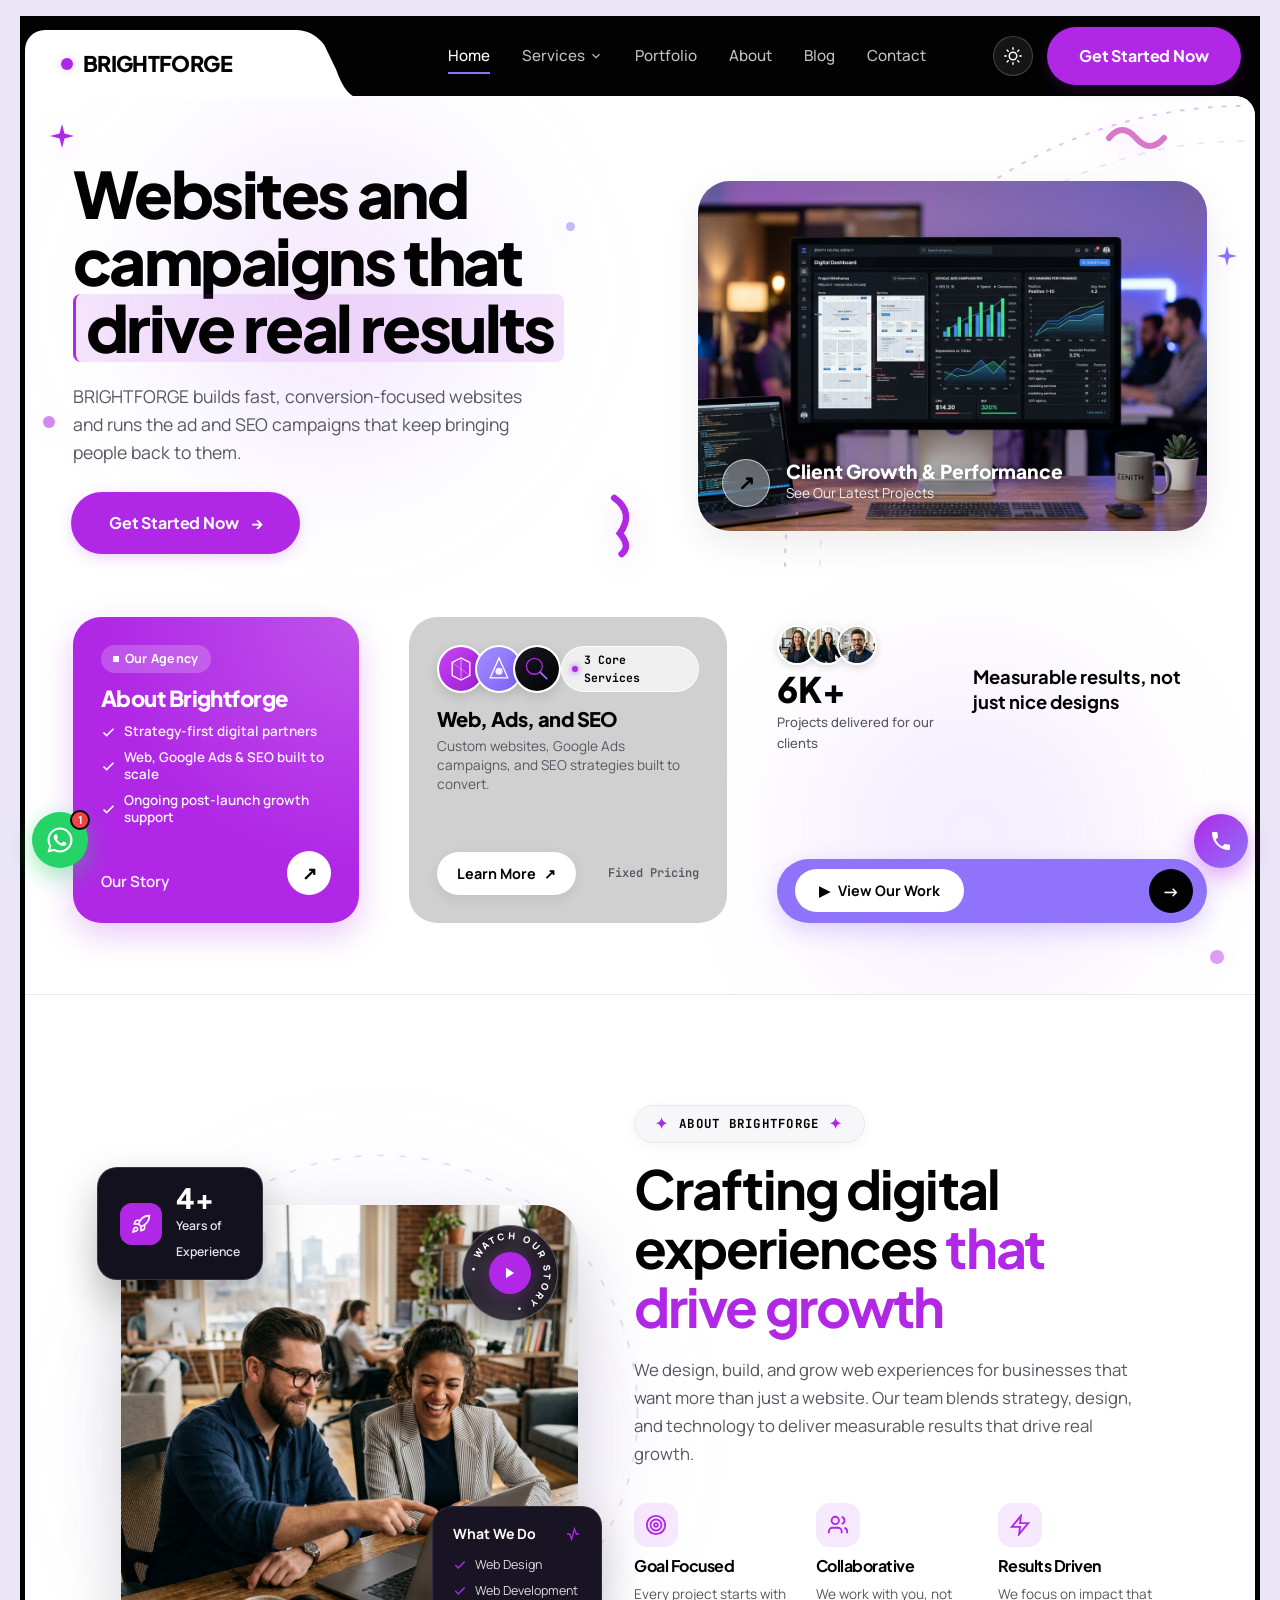
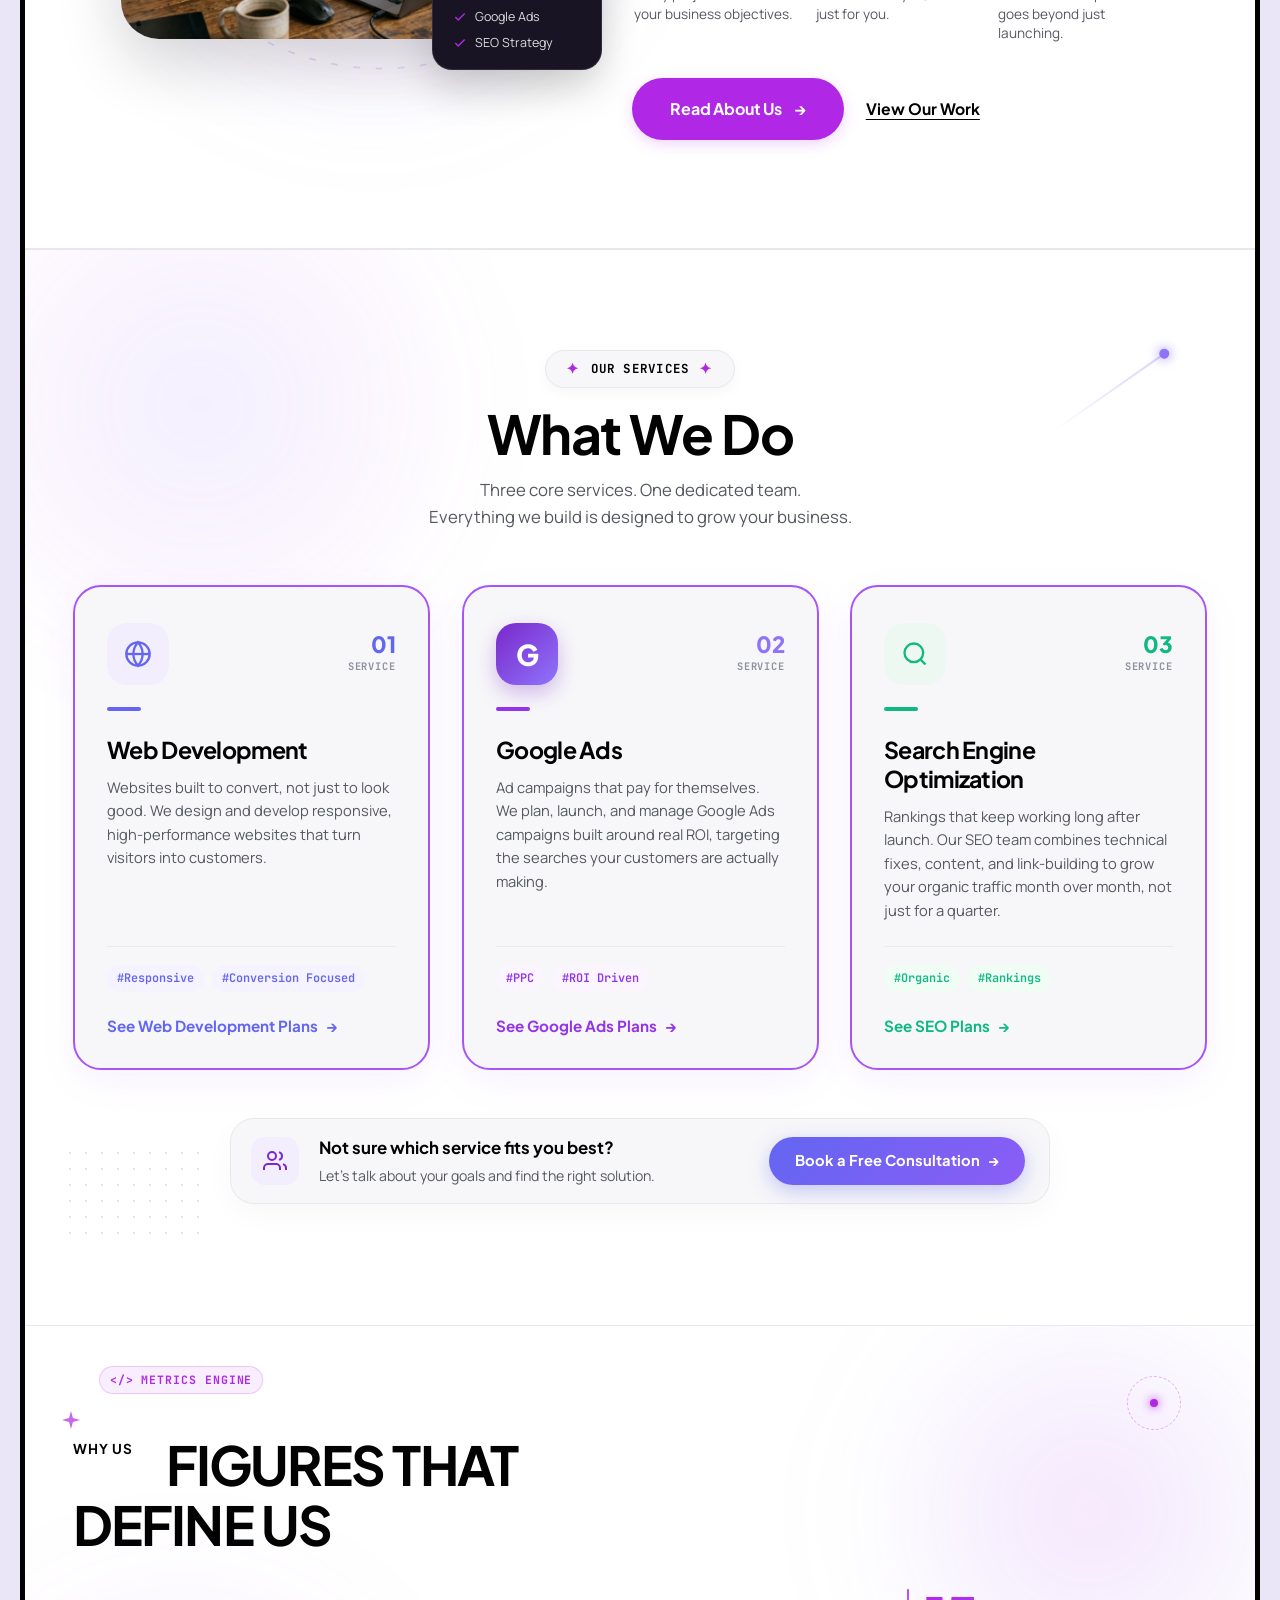
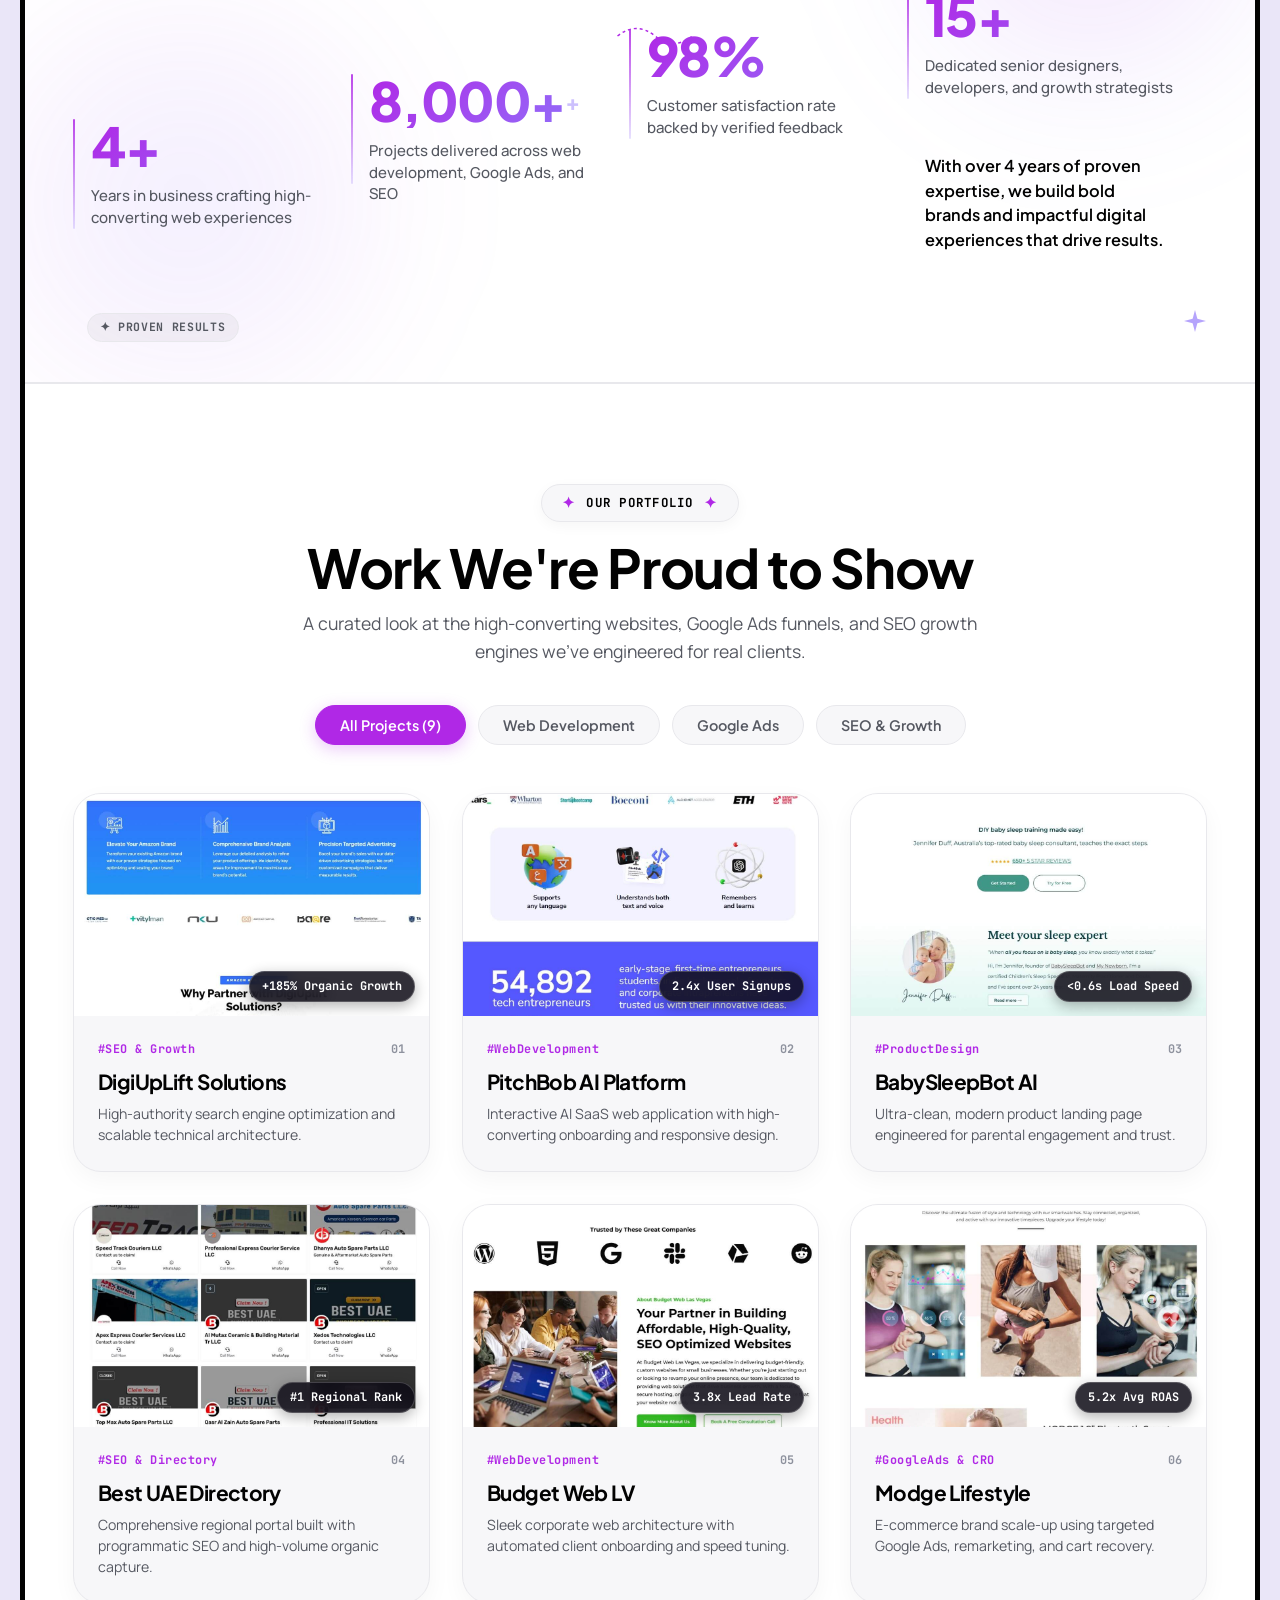
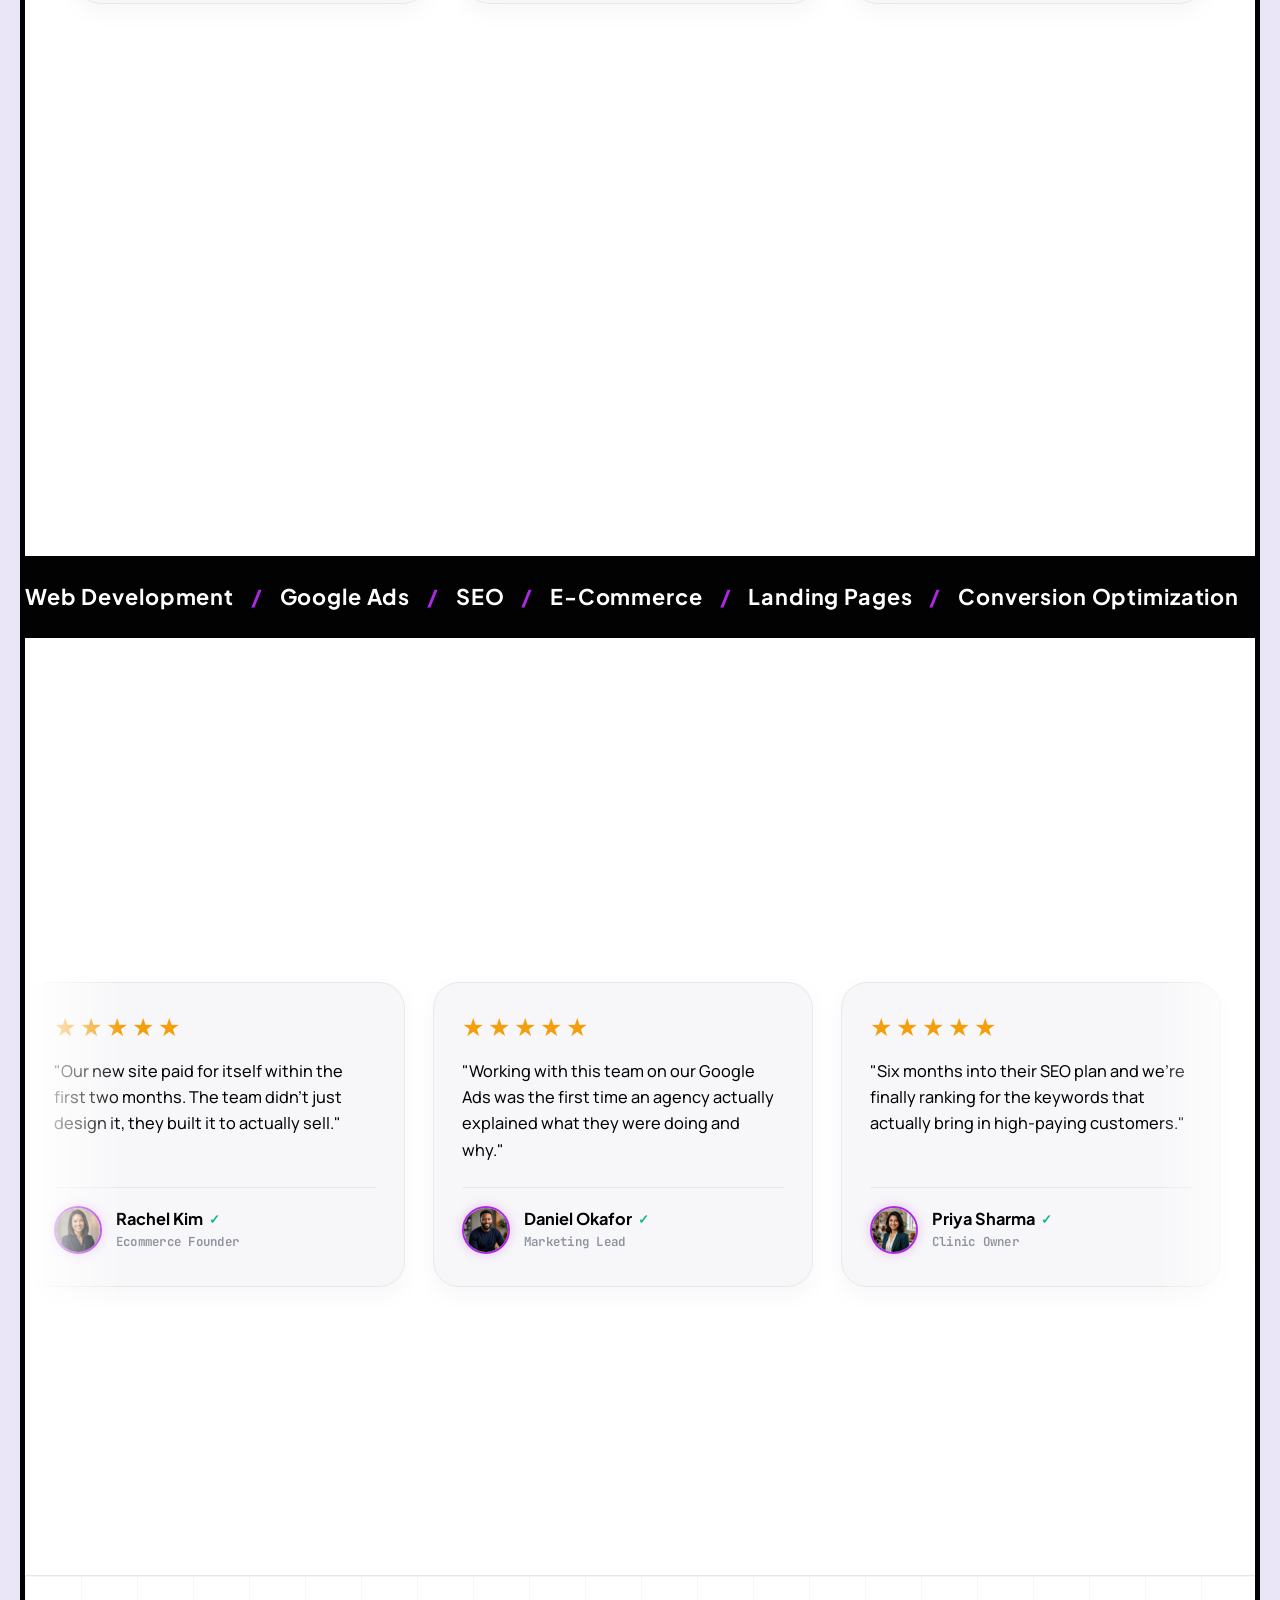
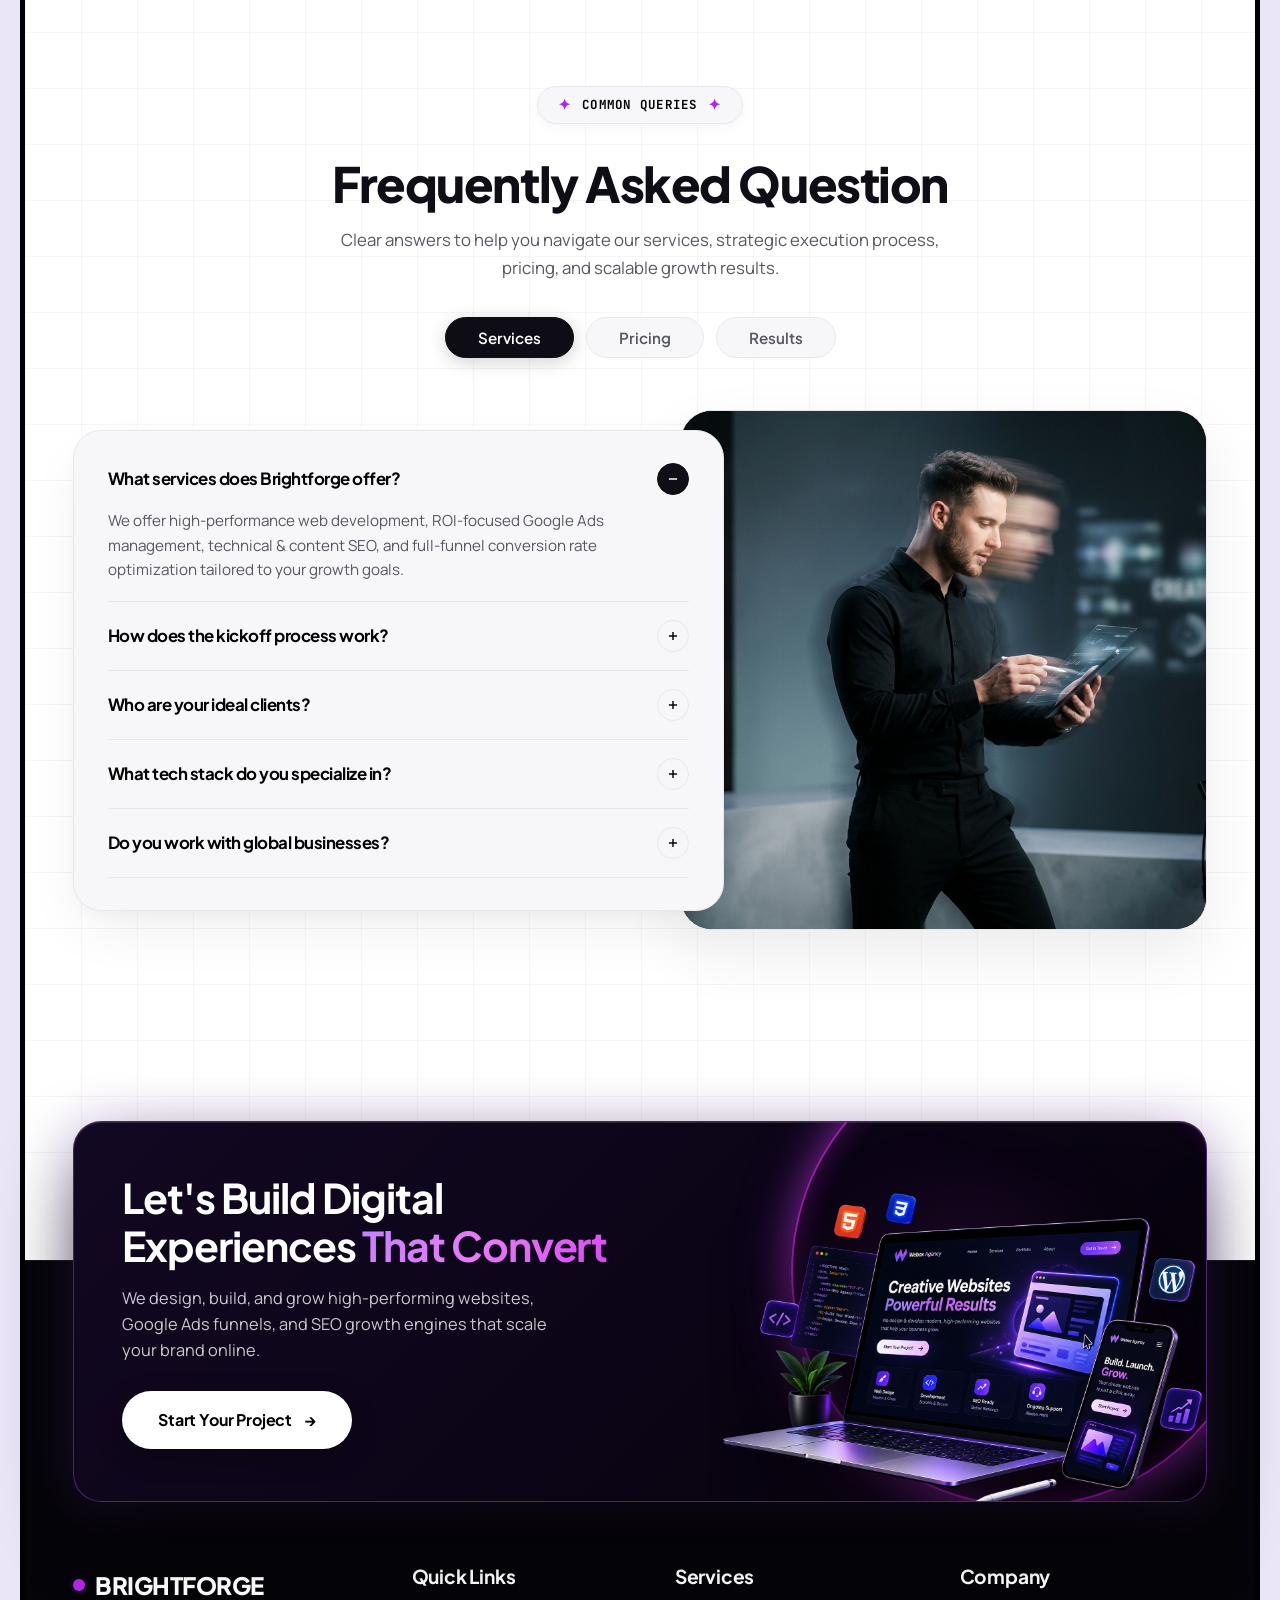
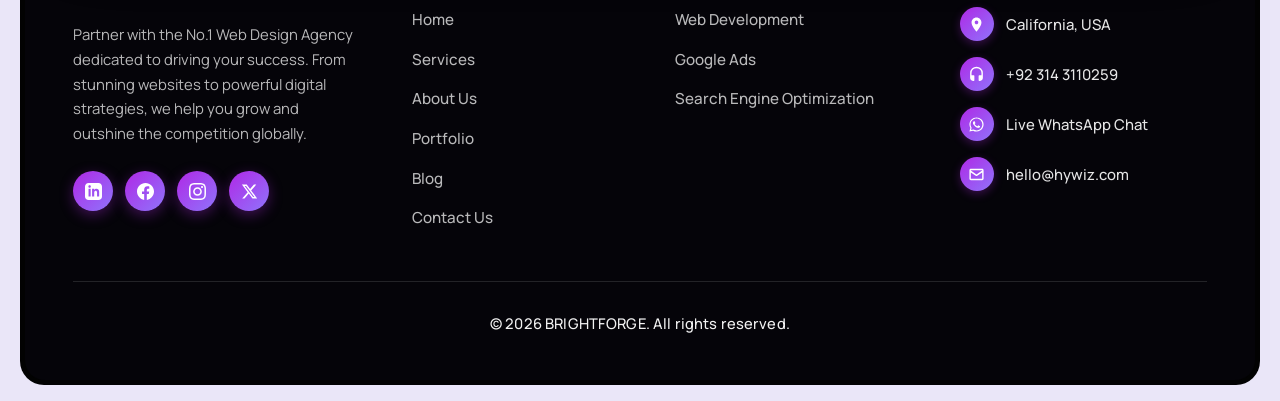
==== commit d7809e48: "Add FAQ section with centered header, category tabs, overlapping bento accordion, and creative motio" ====
--- a/index.html
+++ b/index.html
@@ -1335,6 +1335,255 @@
         </div>
       </section>
 
+      <!-- 13. Frequently Asked Questions (FAQ Section) -->
+      <section class="faq-section" id="faq">
+        <div class="container">
+          
+          <!-- Centered Header -->
+          <div class="faq-header-center reveal reveal-up">
+            <span class="section-tag-pill"><span class="pill-sparkle">✦</span> COMMON QUERIES <span class="pill-sparkle">✦</span></span>
+            <h2 class="faq-main-title">Frequently Asked Question</h2>
+            <p class="faq-main-desc">Clear answers to help you navigate our services, strategic execution process, pricing, and scalable growth results.</p>
+          </div>
+
+          <!-- Category Filter Tabs -->
+          <div class="faq-tabs-nav reveal reveal-up">
+            <button type="button" class="faq-tab-pill active" data-category="services">Services</button>
+            <button type="button" class="faq-tab-pill" data-category="pricing">Pricing</button>
+            <button type="button" class="faq-tab-pill" data-category="results">Results</button>
+          </div>
+
+          <!-- Overlapping Bento & Media Layout -->
+          <div class="faq-content-grid">
+            
+            <!-- Left Column: Accordion Card -->
+            <div class="faq-accordion-card reveal reveal-up">
+              
+              <!-- SERVICES CATEGORY (Active by Default) -->
+              <!-- Item 1 (Open by default) -->
+              <div class="faq-item open" data-category="services">
+                <button type="button" class="faq-header-btn" aria-expanded="true">
+                  <h3 class="faq-question-title">What services does Brightforge offer?</h3>
+                  <div class="faq-toggle-circle" aria-hidden="true">
+                    <svg class="faq-icon-plus" viewBox="0 0 24 24" width="14" height="14" fill="none" stroke="currentColor" stroke-width="2.5"><line x1="12" y1="5" x2="12" y2="19"></line><line x1="5" y1="12" x2="19" y2="12"></line></svg>
+                    <svg class="faq-icon-minus" viewBox="0 0 24 24" width="14" height="14" fill="none" stroke="currentColor" stroke-width="2.5"><line x1="5" y1="12" x2="19" y2="12"></line></svg>
+                  </div>
+                </button>
+                <div class="faq-answer-wrap">
+                  <p class="faq-answer-text">We offer high-performance web development, ROI-focused Google Ads management, technical &amp; content SEO, and full-funnel conversion rate optimization tailored to your growth goals.</p>
+                </div>
+              </div>
+
+              <!-- Item 2 -->
+              <div class="faq-item" data-category="services">
+                <button type="button" class="faq-header-btn" aria-expanded="false">
+                  <h3 class="faq-question-title">How does the kickoff process work?</h3>
+                  <div class="faq-toggle-circle" aria-hidden="true">
+                    <svg class="faq-icon-plus" viewBox="0 0 24 24" width="14" height="14" fill="none" stroke="currentColor" stroke-width="2.5"><line x1="12" y1="5" x2="12" y2="19"></line><line x1="5" y1="12" x2="19" y2="12"></line></svg>
+                    <svg class="faq-icon-minus" viewBox="0 0 24 24" width="14" height="14" fill="none" stroke="currentColor" stroke-width="2.5"><line x1="5" y1="12" x2="19" y2="12"></line></svg>
+                  </div>
+                </button>
+                <div class="faq-answer-wrap">
+                  <p class="faq-answer-text">We start with a thorough strategy audit of your business, map clear milestone deliverables within 48 hours, and grant you access to a real-time progress dashboard.</p>
+                </div>
+              </div>
+
+              <!-- Item 3 -->
+              <div class="faq-item" data-category="services">
+                <button type="button" class="faq-header-btn" aria-expanded="false">
+                  <h3 class="faq-question-title">Who are your ideal clients?</h3>
+                  <div class="faq-toggle-circle" aria-hidden="true">
+                    <svg class="faq-icon-plus" viewBox="0 0 24 24" width="14" height="14" fill="none" stroke="currentColor" stroke-width="2.5"><line x1="12" y1="5" x2="12" y2="19"></line><line x1="5" y1="12" x2="19" y2="12"></line></svg>
+                    <svg class="faq-icon-minus" viewBox="0 0 24 24" width="14" height="14" fill="none" stroke="currentColor" stroke-width="2.5"><line x1="5" y1="12" x2="19" y2="12"></line></svg>
+                  </div>
+                </button>
+                <div class="faq-answer-wrap">
+                  <p class="faq-answer-text">We partner with fast-growing DTC brands, B2B software companies, medical clinics, and established service providers seeking predictable customer acquisition.</p>
+                </div>
+              </div>
+
+              <!-- Item 4 -->
+              <div class="faq-item" data-category="services">
+                <button type="button" class="faq-header-btn" aria-expanded="false">
+                  <h3 class="faq-question-title">What tech stack do you specialize in?</h3>
+                  <div class="faq-toggle-circle" aria-hidden="true">
+                    <svg class="faq-icon-plus" viewBox="0 0 24 24" width="14" height="14" fill="none" stroke="currentColor" stroke-width="2.5"><line x1="12" y1="5" x2="12" y2="19"></line><line x1="5" y1="12" x2="19" y2="12"></line></svg>
+                    <svg class="faq-icon-minus" viewBox="0 0 24 24" width="14" height="14" fill="none" stroke="currentColor" stroke-width="2.5"><line x1="5" y1="12" x2="19" y2="12"></line></svg>
+                  </div>
+                </button>
+                <div class="faq-answer-wrap">
+                  <p class="faq-answer-text">We build custom semantic architectures using ultra-clean HTML5/CSS3/JavaScript, headless CMS solutions, and optimized Shopify/WordPress stacks hitting Core Web Vitals 95+.</p>
+                </div>
+              </div>
+
+              <!-- Item 5 -->
+              <div class="faq-item" data-category="services">
+                <button type="button" class="faq-header-btn" aria-expanded="false">
+                  <h3 class="faq-question-title">Do you work with global businesses?</h3>
+                  <div class="faq-toggle-circle" aria-hidden="true">
+                    <svg class="faq-icon-plus" viewBox="0 0 24 24" width="14" height="14" fill="none" stroke="currentColor" stroke-width="2.5"><line x1="12" y1="5" x2="12" y2="19"></line><line x1="5" y1="12" x2="19" y2="12"></line></svg>
+                    <svg class="faq-icon-minus" viewBox="0 0 24 24" width="14" height="14" fill="none" stroke="currentColor" stroke-width="2.5"><line x1="5" y1="12" x2="19" y2="12"></line></svg>
+                  </div>
+                </button>
+                <div class="faq-answer-wrap">
+                  <p class="faq-answer-text">Yes, we serve clients across North America, Europe, Australia, and the Middle East with seamless async communication, video sprint reviews, and time-zone aligned support.</p>
+                </div>
+              </div>
+
+              <!-- PRICING CATEGORY (Hidden by default) -->
+              <!-- Item 1 -->
+              <div class="faq-item" data-category="pricing" style="display: none;">
+                <button type="button" class="faq-header-btn" aria-expanded="false">
+                  <h3 class="faq-question-title">How is your pricing structured?</h3>
+                  <div class="faq-toggle-circle" aria-hidden="true">
+                    <svg class="faq-icon-plus" viewBox="0 0 24 24" width="14" height="14" fill="none" stroke="currentColor" stroke-width="2.5"><line x1="12" y1="5" x2="12" y2="19"></line><line x1="5" y1="12" x2="19" y2="12"></line></svg>
+                    <svg class="faq-icon-minus" viewBox="0 0 24 24" width="14" height="14" fill="none" stroke="currentColor" stroke-width="2.5"><line x1="5" y1="12" x2="19" y2="12"></line></svg>
+                  </div>
+                </button>
+                <div class="faq-answer-wrap">
+                  <p class="faq-answer-text">We offer flat, transparent package pricing starting at $997 for single service launches, with zero hidden setup fees or surprise surcharges.</p>
+                </div>
+              </div>
+
+              <!-- Item 2 -->
+              <div class="faq-item" data-category="pricing" style="display: none;">
+                <button type="button" class="faq-header-btn" aria-expanded="false">
+                  <h3 class="faq-question-title">Are there long-term contracts or lock-ins?</h3>
+                  <div class="faq-toggle-circle" aria-hidden="true">
+                    <svg class="faq-icon-plus" viewBox="0 0 24 24" width="14" height="14" fill="none" stroke="currentColor" stroke-width="2.5"><line x1="12" y1="5" x2="12" y2="19"></line><line x1="5" y1="12" x2="19" y2="12"></line></svg>
+                    <svg class="faq-icon-minus" viewBox="0 0 24 24" width="14" height="14" fill="none" stroke="currentColor" stroke-width="2.5"><line x1="5" y1="12" x2="19" y2="12"></line></svg>
+                  </div>
+                </button>
+                <div class="faq-answer-wrap">
+                  <p class="faq-answer-text">No lock-in contracts. Our Google Ads and SEO retainers are month-to-month. We believe our ongoing return on ad spend earns your continued partnership.</p>
+                </div>
+              </div>
+
+              <!-- Item 3 -->
+              <div class="faq-item" data-category="pricing" style="display: none;">
+                <button type="button" class="faq-header-btn" aria-expanded="false">
+                  <h3 class="faq-question-title">What is included in web design pricing?</h3>
+                  <div class="faq-toggle-circle" aria-hidden="true">
+                    <svg class="faq-icon-plus" viewBox="0 0 24 24" width="14" height="14" fill="none" stroke="currentColor" stroke-width="2.5"><line x1="12" y1="5" x2="12" y2="19"></line><line x1="5" y1="12" x2="19" y2="12"></line></svg>
+                    <svg class="faq-icon-minus" viewBox="0 0 24 24" width="14" height="14" fill="none" stroke="currentColor" stroke-width="2.5"><line x1="5" y1="12" x2="19" y2="12"></line></svg>
+                  </div>
+                </button>
+                <div class="faq-answer-wrap">
+                  <p class="faq-answer-text">Every build includes custom responsive UI design, speed optimization, technical SEO foundation, analytics tracking setup, CRM integration, and 30 days post-launch support.</p>
+                </div>
+              </div>
+
+              <!-- Item 4 -->
+              <div class="faq-item" data-category="pricing" style="display: none;">
+                <button type="button" class="faq-header-btn" aria-expanded="false">
+                  <h3 class="faq-question-title">Do ad spend budgets include agency fees?</h3>
+                  <div class="faq-toggle-circle" aria-hidden="true">
+                    <svg class="faq-icon-plus" viewBox="0 0 24 24" width="14" height="14" fill="none" stroke="currentColor" stroke-width="2.5"><line x1="12" y1="5" x2="12" y2="19"></line><line x1="5" y1="12" x2="19" y2="12"></line></svg>
+                    <svg class="faq-icon-minus" viewBox="0 0 24 24" width="14" height="14" fill="none" stroke="currentColor" stroke-width="2.5"><line x1="5" y1="12" x2="19" y2="12"></line></svg>
+                  </div>
+                </button>
+                <div class="faq-answer-wrap">
+                  <p class="faq-answer-text">Ad spend is billed directly from Google to your card, giving you 100% account ownership. Our agency fee covers strategic planning, ad creation, bid management, and continuous optimization.</p>
+                </div>
+              </div>
+
+              <!-- Item 5 -->
+              <div class="faq-item" data-category="pricing" style="display: none;">
+                <button type="button" class="faq-header-btn" aria-expanded="false">
+                  <h3 class="faq-question-title">What payment terms do you offer?</h3>
+                  <div class="faq-toggle-circle" aria-hidden="true">
+                    <svg class="faq-icon-plus" viewBox="0 0 24 24" width="14" height="14" fill="none" stroke="currentColor" stroke-width="2.5"><line x1="12" y1="5" x2="12" y2="19"></line><line x1="5" y1="12" x2="19" y2="12"></line></svg>
+                    <svg class="faq-icon-minus" viewBox="0 0 24 24" width="14" height="14" fill="none" stroke="currentColor" stroke-width="2.5"><line x1="5" y1="12" x2="19" y2="12"></line></svg>
+                  </div>
+                </button>
+                <div class="faq-answer-wrap">
+                  <p class="faq-answer-text">We accept all credit cards, Stripe, and wire transfers with 50% upfront to kick off the sprint and 50% upon final sign-off before production launch.</p>
+                </div>
+              </div>
+
+              <!-- RESULTS CATEGORY (Hidden by default) -->
+              <!-- Item 1 -->
+              <div class="faq-item" data-category="results" style="display: none;">
+                <button type="button" class="faq-header-btn" aria-expanded="false">
+                  <h3 class="faq-question-title">How quickly do we see Google Ads ROI?</h3>
+                  <div class="faq-toggle-circle" aria-hidden="true">
+                    <svg class="faq-icon-plus" viewBox="0 0 24 24" width="14" height="14" fill="none" stroke="currentColor" stroke-width="2.5"><line x1="12" y1="5" x2="12" y2="19"></line><line x1="5" y1="12" x2="19" y2="12"></line></svg>
+                    <svg class="faq-icon-minus" viewBox="0 0 24 24" width="14" height="14" fill="none" stroke="currentColor" stroke-width="2.5"><line x1="5" y1="12" x2="19" y2="12"></line></svg>
+                  </div>
+                </button>
+                <div class="faq-answer-wrap">
+                  <p class="faq-answer-text">Google Ads campaigns begin delivering qualified clicks and leads within 48 hours of launch, with optimal conversion volume reached within weeks 2 to 4.</p>
+                </div>
+              </div>
+
+              <!-- Item 2 -->
+              <div class="faq-item" data-category="results" style="display: none;">
+                <button type="button" class="faq-header-btn" aria-expanded="false">
+                  <h3 class="faq-question-title">What is your average client ROAS?</h3>
+                  <div class="faq-toggle-circle" aria-hidden="true">
+                    <svg class="faq-icon-plus" viewBox="0 0 24 24" width="14" height="14" fill="none" stroke="currentColor" stroke-width="2.5"><line x1="12" y1="5" x2="12" y2="19"></line><line x1="5" y1="12" x2="19" y2="12"></line></svg>
+                    <svg class="faq-icon-minus" viewBox="0 0 24 24" width="14" height="14" fill="none" stroke="currentColor" stroke-width="2.5"><line x1="5" y1="12" x2="19" y2="12"></line></svg>
+                  </div>
+                </button>
+                <div class="faq-answer-wrap">
+                  <p class="faq-answer-text">Our agency average is 3.8x ROI across active client funnels, with top ecommerce and B2B campaigns scaling past 5.2x through automated bid adjustments.</p>
+                </div>
+              </div>
+
+              <!-- Item 3 -->
+              <div class="faq-item" data-category="results" style="display: none;">
+                <button type="button" class="faq-header-btn" aria-expanded="false">
+                  <h3 class="faq-question-title">How long does SEO take to produce results?</h3>
+                  <div class="faq-toggle-circle" aria-hidden="true">
+                    <svg class="faq-icon-plus" viewBox="0 0 24 24" width="14" height="14" fill="none" stroke="currentColor" stroke-width="2.5"><line x1="12" y1="5" x2="12" y2="19"></line><line x1="5" y1="12" x2="19" y2="12"></line></svg>
+                    <svg class="faq-icon-minus" viewBox="0 0 24 24" width="14" height="14" fill="none" stroke="currentColor" stroke-width="2.5"><line x1="5" y1="12" x2="19" y2="12"></line></svg>
+                  </div>
+                </button>
+                <div class="faq-answer-wrap">
+                  <p class="faq-answer-text">Technical fixes and indexing wins occur within 30 days. Commercial high-intent keyword ranking momentum typically compounds significantly between months 3 and 6.</p>
+                </div>
+              </div>
+
+              <!-- Item 4 -->
+              <div class="faq-item" data-category="results" style="display: none;">
+                <button type="button" class="faq-header-btn" aria-expanded="false">
+                  <h3 class="faq-question-title">How do you report monthly performance?</h3>
+                  <div class="faq-toggle-circle" aria-hidden="true">
+                    <svg class="faq-icon-plus" viewBox="0 0 24 24" width="14" height="14" fill="none" stroke="currentColor" stroke-width="2.5"><line x1="12" y1="5" x2="12" y2="19"></line><line x1="5" y1="12" x2="19" y2="12"></line></svg>
+                    <svg class="faq-icon-minus" viewBox="0 0 24 24" width="14" height="14" fill="none" stroke="currentColor" stroke-width="2.5"><line x1="5" y1="12" x2="19" y2="12"></line></svg>
+                  </div>
+                </button>
+                <div class="faq-answer-wrap">
+                  <p class="faq-answer-text">You have 24/7 access to a live Google Looker Studio analytics dashboard, paired with bi-weekly sprint syncs and actionable monthly executive summaries.</p>
+                </div>
+              </div>
+
+              <!-- Item 5 -->
+              <div class="faq-item" data-category="results" style="display: none;">
+                <button type="button" class="faq-header-btn" aria-expanded="false">
+                  <h3 class="faq-question-title">Do you guarantee speed and performance?</h3>
+                  <div class="faq-toggle-circle" aria-hidden="true">
+                    <svg class="faq-icon-plus" viewBox="0 0 24 24" width="14" height="14" fill="none" stroke="currentColor" stroke-width="2.5"><line x1="12" y1="5" x2="12" y2="19"></line><line x1="5" y1="12" x2="19" y2="12"></line></svg>
+                    <svg class="faq-icon-minus" viewBox="0 0 24 24" width="14" height="14" fill="none" stroke="currentColor" stroke-width="2.5"><line x1="5" y1="12" x2="19" y2="12"></line></svg>
+                  </div>
+                </button>
+                <div class="faq-answer-wrap">
+                  <p class="faq-answer-text">Yes. We guarantee Google PageSpeed performance scores 90+ on desktop for all custom builds, along with 100% bug-free delivery guaranteed before launch.</p>
+                </div>
+              </div>
+
+            </div>
+
+            <!-- Right Column: Media Card with Generated Image -->
+            <div class="faq-media-card reveal reveal-up">
+              <img src="img/faq-creative-motion.jpg" alt="Brightforge Creative & Tech Innovation" class="faq-media-img" loading="lazy">
+            </div>
+
+          </div>
+
+        </div>
+      </section>
+
     </main>
 
     <!-- Footer (Integrated Top CTA Banner + 5-Column Navigation) -->
--- a/css/global.css
+++ b/css/global.css
@@ -165,10 +165,12 @@
   line-height: 1.05;
 }
 
-h2 {
+h2,
+.section-title {
   font-size: clamp(2.4rem, 4.2vw, 65px);
   font-weight: 700;
   line-height: 1.1;
+  letter-spacing: -0.025em;
 }
 
 h3 {
@@ -835,51 +837,64 @@
 }
 
 .btn-cta-white {
+  position: relative;
   display: inline-flex;
   align-items: center;
   justify-content: center;
-  gap: 10px;
-  padding: 14px 30px;
-  border-radius: var(--radius-pill);
+  gap: 12px;
+  padding: 14px 34px;
+  min-height: 52px;
+  border-radius: 100px;
   background: #FFFFFF !important;
-  color: #0A0713 !important;
-  font-family: var(--font-body);
-  font-size: 0.98rem;
+  color: #020202 !important;
+  font-family: var(--font-heading);
+  font-size: 1rem;
   font-weight: 700;
   text-decoration: none;
+  border: 2px solid transparent;
+  cursor: pointer;
+  white-space: nowrap;
+  letter-spacing: -0.01em;
+  overflow: hidden;
+  z-index: 4;
   box-shadow: 0 8px 24px rgba(0, 0, 0, 0.35);
-  transition: all 0.3s cubic-bezier(0.16, 1, 0.3, 1);
-  position: relative;
-  z-index: 4;
+  transition: border-radius 0.5s cubic-bezier(0.23, 1, 0.32, 1),
+              box-shadow 0.6s cubic-bezier(0.23, 1, 0.32, 1),
+              transform 0.5s cubic-bezier(0.23, 1, 0.32, 1),
+              color 0.4s cubic-bezier(0.23, 1, 0.32, 1),
+              background 0.4s cubic-bezier(0.23, 1, 0.32, 1);
+  will-change: transform, border-radius, box-shadow;
 }
 
 [data-theme="light"] .btn-cta-white {
   background: #FFFFFF !important;
-  color: #0A0713 !important;
+  color: #020202 !important;
   box-shadow: 0 8px 24px rgba(0, 0, 0, 0.35);
 }
 
 .btn-cta-white:hover {
-  transform: translateY(-3px) scale(1.02);
+  transform: translateY(-2px);
+  border-radius: 14px;
   background: #FFFFFF !important;
-  color: #0A0713 !important;
-  box-shadow: 0 14px 35px rgba(168, 85, 247, 0.45), 0 0 25px rgba(255, 255, 255, 0.5);
+  color: #020202 !important;
+  box-shadow: 0 14px 35px rgba(176, 40, 230, 0.45), 0 0 25px rgba(255, 255, 255, 0.5);
 }
 
 [data-theme="light"] .btn-cta-white:hover {
   background: #FFFFFF !important;
-  color: #0A0713 !important;
-  transform: translateY(-3px) scale(1.02);
-  box-shadow: 0 14px 35px rgba(168, 85, 247, 0.45), 0 0 25px rgba(255, 255, 255, 0.5);
+  color: #020202 !important;
+  transform: translateY(-2px);
+  border-radius: 14px;
+  box-shadow: 0 14px 35px rgba(176, 40, 230, 0.45), 0 0 25px rgba(255, 255, 255, 0.5);
 }
 
 .btn-cta-white .cta-arrow {
   display: inline-block;
-  transition: transform 0.3s ease;
+  transition: transform 0.5s cubic-bezier(0.23, 1, 0.32, 1) !important;
 }
 
 .btn-cta-white:hover .cta-arrow {
-  transform: translateX(4px);
+  transform: translateX(6px);
 }
 
 /* Right Visual Mockup Column with Glowing Arc */
@@ -1023,6 +1038,283 @@
   transform: scale(1.04);
 }
 
+/* ==========================================================================
+   Universal Editorial Inline-Cards Hero Section (Shared Across Sub-Pages)
+   ========================================================================== */
+.editorial-hero-section,
+.about-hero-section {
+  position: relative;
+  padding: 100px 0 110px;
+  background-color: var(--canvas-bg);
+  overflow: hidden;
+  border-top-right-radius: 20px;
+  border-bottom: 1px solid var(--card-border);
+  min-height: 600px;
+  display: flex;
+  align-items: center;
+  justify-content: center;
+}
+
+/* Atmospheric Artistic Spray Paint Background Accents */
+.hero-spray-mist-left,
+.about-spray-mist-left {
+  position: absolute;
+  top: -60px;
+  left: -80px;
+  width: 550px;
+  height: 550px;
+  background: radial-gradient(circle, rgba(232, 121, 249, 0.22) 0%, rgba(176, 40, 230, 0.12) 40%, transparent 70%);
+  filter: blur(60px);
+  pointer-events: none;
+  z-index: 0;
+  opacity: 0.9;
+}
+
+.hero-spray-mist-right,
+.about-spray-mist-right {
+  position: absolute;
+  bottom: -90px;
+  right: -60px;
+  width: 650px;
+  height: 600px;
+  background: radial-gradient(circle, rgba(176, 40, 230, 0.32) 0%, rgba(143, 116, 251, 0.18) 35%, rgba(232, 121, 249, 0.08) 60%, transparent 75%);
+  filter: blur(65px);
+  pointer-events: none;
+  z-index: 0;
+  opacity: 0.95;
+}
+
+.hero-spray-texture,
+.about-spray-texture {
+  position: absolute;
+  inset: 0;
+  background-image: radial-gradient(rgba(176, 40, 230, 0.04) 1px, transparent 0);
+  background-size: 24px 24px;
+  pointer-events: none;
+  z-index: 0;
+}
+
+[data-theme="dark"] .hero-spray-mist-left,
+[data-theme="dark"] .about-spray-mist-left {
+  background: radial-gradient(circle, rgba(232, 121, 249, 0.28) 0%, rgba(176, 40, 230, 0.2) 40%, transparent 70%);
+  filter: blur(75px);
+}
+
+[data-theme="dark"] .hero-spray-mist-right,
+[data-theme="dark"] .about-spray-mist-right {
+  background: radial-gradient(circle, rgba(176, 40, 230, 0.45) 0%, rgba(143, 116, 251, 0.28) 35%, rgba(232, 121, 249, 0.12) 60%, transparent 75%);
+  filter: blur(80px);
+}
+
+/* Floating Vector Accents */
+.hero-floating-bg,
+.about-floating-bg {
+  position: absolute;
+  inset: 0;
+  pointer-events: none;
+  z-index: 1;
+  overflow: hidden;
+}
+
+.about-floating-accent {
+  position: absolute;
+  pointer-events: none;
+  will-change: transform;
+}
+
+.about-sparkle-tl {
+  top: 52px;
+  left: 7%;
+  width: 22px;
+  height: 22px;
+  filter: drop-shadow(0 0 10px var(--primary));
+  animation: aboutSpinGlow 7s linear infinite;
+}
+
+.about-ribbon-tr {
+  top: 48px;
+  right: 7%;
+  width: 66px;
+  height: 36px;
+  filter: drop-shadow(0 4px 14px rgba(216, 120, 200, 0.35));
+  animation: aboutFloatRibbon1 8.5s ease-in-out infinite;
+}
+
+.about-curl-ml {
+  top: 46%;
+  left: 4%;
+  width: 42px;
+  height: 68px;
+  filter: drop-shadow(0 4px 16px rgba(176, 40, 230, 0.3));
+  animation: aboutFloatRibbon2 9s ease-in-out infinite;
+}
+
+.about-dot-br {
+  bottom: 65px;
+  right: 8%;
+  width: 12px;
+  height: 12px;
+  border-radius: 50%;
+  background: var(--secondary-purple);
+  opacity: 0.55;
+  box-shadow: 0 0 14px var(--secondary-purple);
+  animation: aboutFloatDot 6.5s ease-in-out infinite alternate;
+}
+
+@keyframes aboutSpinGlow {
+  0% { transform: rotate(0deg) scale(0.9); opacity: 0.65; }
+  50% { transform: rotate(180deg) scale(1.15); opacity: 1; }
+  100% { transform: rotate(360deg) scale(0.9); opacity: 0.65; }
+}
+
+@keyframes aboutFloatRibbon1 {
+  0%, 100% { transform: translate(0, 0) rotate(0deg) scale(1); }
+  50% { transform: translate(8px, -15px) rotate(12deg) scale(1.05); }
+}
+
+@keyframes aboutFloatRibbon2 {
+  0%, 100% { transform: translate(0, 0) rotate(0deg) scale(1); }
+  50% { transform: translate(-10px, -16px) rotate(-14deg) scale(1.06); }
+}
+
+@keyframes aboutFloatDot {
+  0% { transform: translate(0, 0) scale(1); }
+  50% { transform: translate(6px, -12px) scale(1.2); }
+  100% { transform: translate(-4px, 8px) scale(0.95); }
+}
+
+.hero-center-box,
+.about-hero-center-box {
+  position: relative;
+  z-index: 2;
+  max-width: 1140px;
+  margin: 0 auto;
+  text-align: center;
+  display: flex;
+  flex-direction: column;
+  align-items: center;
+  width: 100%;
+}
+
+.editorial-headline,
+.about-editorial-headline {
+  font-family: var(--font-heading);
+  font-size: clamp(2.6rem, 5.4vw, 76px);
+  font-weight: 800;
+  line-height: 1.46;
+  letter-spacing: -0.03em;
+  color: var(--text-primary);
+  margin-bottom: 30px;
+  text-align: center;
+  width: 100%;
+}
+
+.about-headline-line {
+  display: flex;
+  align-items: center;
+  justify-content: center;
+  flex-wrap: nowrap;
+  white-space: nowrap;
+  gap: 0;
+  margin: 8px 0;
+}
+
+.hero-inline-card {
+  display: inline-flex;
+  align-items: center;
+  justify-content: center;
+  vertical-align: middle;
+  position: relative;
+  width: clamp(115px, 11vw, 160px);
+  height: clamp(66px, 6.4vw, 92px);
+  margin: 0 14px;
+  border-radius: 18px;
+  overflow: hidden;
+  box-shadow: 0 16px 36px rgba(0, 0, 0, 0.2), 0 0 22px rgba(176, 40, 230, 0.22);
+  border: 2.5px solid rgba(255, 255, 255, 0.85);
+  transition: transform 0.4s cubic-bezier(0.16, 1, 0.3, 1), box-shadow 0.4s ease, border-color 0.4s ease;
+  cursor: pointer;
+  flex-shrink: 0;
+  background-color: var(--card-bg);
+  transform-style: preserve-3d;
+}
+
+[data-theme="dark"] .hero-inline-card {
+  border-color: rgba(255, 255, 255, 0.3);
+  box-shadow: 0 20px 48px rgba(0, 0, 0, 0.7), 0 0 35px rgba(176, 40, 230, 0.4);
+}
+
+.hero-inline-card-img {
+  width: 100%;
+  height: 100%;
+  object-fit: cover;
+  display: block;
+  image-rendering: -webkit-optimize-contrast;
+  image-rendering: high-quality;
+  transform: translateZ(0);
+  backface-visibility: hidden;
+  transition: transform 0.5s cubic-bezier(0.16, 1, 0.3, 1);
+}
+
+.card-billboard { transform: translateY(-3px) rotate(3deg); }
+.card-laptop { transform: translateY(-3px) rotate(-2.5deg); }
+.card-portrait { transform: translateY(3px) rotate(2.5deg); }
+
+.hero-inline-card:hover {
+  transform: scale(1.16) rotate(0deg) !important;
+  z-index: 10;
+  border-color: var(--primary);
+  box-shadow: 0 24px 55px rgba(176, 40, 230, 0.4), 0 0 35px var(--primary-glow);
+}
+
+.hero-inline-card:hover .hero-inline-card-img {
+  transform: scale(1.08) translateZ(0);
+}
+
+.hero-sub-text,
+.about-hero-sub-text {
+  font-size: 1.15rem;
+  color: var(--text-secondary);
+  line-height: 1.68;
+  max-width: 58ch;
+  margin: 12px auto 36px;
+  text-align: center;
+}
+
+.hero-btn-group,
+.about-hero-btn-group {
+  display: flex;
+  align-items: center;
+  justify-content: center;
+  gap: 16px;
+  flex-wrap: wrap;
+}
+
+.btn-pill-outline {
+  display: inline-flex;
+  align-items: center;
+  justify-content: center;
+  padding: 14px 34px;
+  border-radius: var(--radius-pill);
+  background: var(--card-bg);
+  border: 1.5px solid var(--card-border);
+  color: var(--text-primary);
+  font-family: var(--font-heading);
+  font-size: 0.98rem;
+  font-weight: 700;
+  text-decoration: none;
+  min-height: 50px;
+  transition: all 0.3s cubic-bezier(0.16, 1, 0.3, 1);
+  box-shadow: 0 4px 14px rgba(0, 0, 0, 0.04);
+}
+
+.btn-pill-outline:hover {
+  border-color: var(--primary);
+  color: var(--primary);
+  transform: translateY(-2px);
+  box-shadow: 0 8px 24px rgba(176, 40, 230, 0.15);
+}
+
 @media (max-width: 1024px) {
   :root {
     --side-padding: 32px;
--- a/css/header-footer.css
+++ b/css/header-footer.css
@@ -395,22 +395,10 @@
    -------------------------------------------------------------------------- */
 .main-content-canvas {
   background-color: var(--canvas-bg);
-  border-top-right-radius: 0;
-  overflow: hidden;
-  position: relative;
-  margin-top: -2px;
-  transition: background-color var(--transition-smooth);
-}
-
-/* --------------------------------------------------------------------------
-   3. Site Footer & Floating Overlap CTA Banner (Matching Reference Design)
-   -------------------------------------------------------------------------- */
-.main-content-canvas {
-  background-color: var(--canvas-bg);
-  border-top-right-radius: 0;
+  border-top-right-radius: 20px;
   overflow: visible;
   position: relative;
-  margin-top: -2px;
+  margin-top: 0;
   padding-bottom: 90px;
   transition: background-color var(--transition-smooth);
 }
@@ -520,51 +508,64 @@
 }
 
 .btn-cta-white {
+  position: relative;
   display: inline-flex;
   align-items: center;
   justify-content: center;
-  gap: 10px;
-  padding: 14px 30px;
-  border-radius: var(--radius-pill);
+  gap: 12px;
+  padding: 14px 34px;
+  min-height: 52px;
+  border-radius: 100px;
   background: #FFFFFF !important;
-  color: #0A0713 !important;
-  font-family: var(--font-body);
-  font-size: 0.98rem;
+  color: #020202 !important;
+  font-family: var(--font-heading);
+  font-size: 1rem;
   font-weight: 700;
   text-decoration: none;
+  border: 2px solid transparent;
+  cursor: pointer;
+  white-space: nowrap;
+  letter-spacing: -0.01em;
+  overflow: hidden;
+  z-index: 4;
   box-shadow: 0 8px 24px rgba(0, 0, 0, 0.35);
-  transition: all 0.3s cubic-bezier(0.16, 1, 0.3, 1);
-  position: relative;
-  z-index: 4;
+  transition: border-radius 0.5s cubic-bezier(0.23, 1, 0.32, 1),
+              box-shadow 0.6s cubic-bezier(0.23, 1, 0.32, 1),
+              transform 0.5s cubic-bezier(0.23, 1, 0.32, 1),
+              color 0.4s cubic-bezier(0.23, 1, 0.32, 1),
+              background 0.4s cubic-bezier(0.23, 1, 0.32, 1);
+  will-change: transform, border-radius, box-shadow;
 }
 
 [data-theme="light"] .btn-cta-white {
   background: #FFFFFF !important;
-  color: #0A0713 !important;
+  color: #020202 !important;
   box-shadow: 0 8px 24px rgba(0, 0, 0, 0.35);
 }
 
 .btn-cta-white:hover {
-  transform: translateY(-3px) scale(1.02);
+  transform: translateY(-2px);
+  border-radius: 14px;
   background: #FFFFFF !important;
-  color: #0A0713 !important;
-  box-shadow: 0 14px 35px rgba(168, 85, 247, 0.45), 0 0 25px rgba(255, 255, 255, 0.5);
+  color: #020202 !important;
+  box-shadow: 0 14px 35px rgba(176, 40, 230, 0.45), 0 0 25px rgba(255, 255, 255, 0.5);
 }
 
 [data-theme="light"] .btn-cta-white:hover {
   background: #FFFFFF !important;
-  color: #0A0713 !important;
-  transform: translateY(-3px) scale(1.02);
-  box-shadow: 0 14px 35px rgba(168, 85, 247, 0.45), 0 0 25px rgba(255, 255, 255, 0.5);
+  color: #020202 !important;
+  transform: translateY(-2px);
+  border-radius: 14px;
+  box-shadow: 0 14px 35px rgba(176, 40, 230, 0.45), 0 0 25px rgba(255, 255, 255, 0.5);
 }
 
 .btn-cta-white .cta-arrow {
   display: inline-block;
-  transition: transform 0.3s ease;
+  transition: transform 0.5s cubic-bezier(0.23, 1, 0.32, 1) !important;
 }
 
 .btn-cta-white:hover .cta-arrow {
-  transform: translateX(4px);
+  transform: translateX(6px);
 }
 
 /* Right Visual Mockup Column with Glowing Arc */
@@ -805,11 +806,13 @@
   transform: translateX(4px);
 }
 
-/* Floating WhatsApp Button (Bottom Left) */
+/* --------------------------------------------------------------------------
+   Floating Action Buttons (WhatsApp & Phone Call) - Locked Inside Site Canvas
+   -------------------------------------------------------------------------- */
 .floating-whatsapp-btn {
   position: fixed;
-  bottom: 28px;
-  left: 28px;
+  bottom: 32px;
+  left: max(32px, calc(50vw - 700px + 32px));
   width: 56px;
   height: 56px;
   border-radius: 50%;
@@ -820,7 +823,7 @@
   justify-content: center;
   box-shadow: 0 8px 24px rgba(37, 211, 102, 0.45);
   text-decoration: none;
-  transition: all 0.3s cubic-bezier(0.16, 1, 0.3, 1);
+  transition: transform 0.3s cubic-bezier(0.16, 1, 0.3, 1), box-shadow 0.3s ease;
   cursor: pointer;
   z-index: 9999;
 }
@@ -832,16 +835,15 @@
 }
 
 .floating-whatsapp-btn svg {
-  width: 32px;
-  height: 32px;
+  width: 30px;
+  height: 30px;
   fill: #FFFFFF;
 }
 
-/* Floating Call Button (Bottom Right) */
 .floating-call-btn {
   position: fixed;
-  bottom: 28px;
-  right: 28px;
+  bottom: 32px;
+  right: max(32px, calc(50vw - 700px + 32px));
   width: 54px;
   height: 54px;
   border-radius: 50%;
@@ -852,7 +854,7 @@
   justify-content: center;
   box-shadow: 0 8px 24px rgba(176, 40, 230, 0.45);
   text-decoration: none;
-  transition: all 0.3s cubic-bezier(0.16, 1, 0.3, 1);
+  transition: transform 0.3s cubic-bezier(0.16, 1, 0.3, 1), box-shadow 0.3s ease;
   cursor: pointer;
   z-index: 9999;
 }
@@ -887,6 +889,29 @@
   animation: pulseBadge 2.2s infinite;
 }
 
+@media (max-width: 768px) {
+  .floating-whatsapp-btn {
+    bottom: 24px;
+    left: 20px;
+    width: 50px;
+    height: 50px;
+  }
+  .floating-whatsapp-btn svg {
+    width: 26px;
+    height: 26px;
+  }
+  .floating-call-btn {
+    bottom: 24px;
+    right: 20px;
+    width: 48px;
+    height: 48px;
+  }
+  .floating-call-btn svg {
+    width: 20px;
+    height: 20px;
+  }
+}
+
 @keyframes pulseBadge {
   0% { transform: scale(1); }
   50% { transform: scale(1.18); }
--- a/css/home.css
+++ b/css/home.css
@@ -9,7 +9,7 @@
 .hero-section {
   padding: 64px var(--side-padding) 72px;
   background-color: var(--canvas-bg);
-  border-top-right-radius: 0;
+  border-top-right-radius: 20px;
   position: relative;
   overflow: hidden;
 }
@@ -3618,4 +3618,355 @@
   .process-grid {
     grid-template-columns: 1fr;
   }
+}
+
+/* ==========================================================================
+   13. Frequently Asked Questions (FAQ Section)
+   Matching Reference Design: Centered Heading, Tabs, Overlapping Bento & Media
+   ========================================================================== */
+.faq-section {
+  position: relative;
+  overflow: hidden;
+  padding: 110px 0 240px;
+  background-color: var(--canvas-bg, #FFFFFF);
+  background-image: 
+    linear-gradient(to right, rgba(0, 0, 0, 0.035) 1px, transparent 1px),
+    linear-gradient(to bottom, rgba(0, 0, 0, 0.035) 1px, transparent 1px);
+  background-size: 56px 56px;
+  border-top: 1px solid var(--card-border, #E8E8EC);
+}
+
+[data-theme="dark"] .faq-section {
+  background-color: #08070F;
+  background-image: 
+    linear-gradient(to right, rgba(255, 255, 255, 0.03) 1px, transparent 1px),
+    linear-gradient(to bottom, rgba(255, 255, 255, 0.03) 1px, transparent 1px);
+  border-color: rgba(255, 255, 255, 0.07);
+}
+
+.faq-header-center {
+  text-align: center;
+  max-width: 820px;
+  margin: 0 auto 36px;
+}
+
+.faq-main-title {
+  font-family: var(--font-heading, 'Plus Jakarta Sans', sans-serif);
+  font-size: clamp(2.2rem, 3.8vw, 3.2rem);
+  font-weight: 800;
+  color: #0F0E17;
+  letter-spacing: -0.03em;
+  margin: 16px 0 14px;
+  line-height: 1.15;
+}
+
+[data-theme="dark"] .faq-main-title {
+  color: #FFFFFF;
+}
+
+.faq-main-desc {
+  font-size: 1.05rem;
+  line-height: 1.65;
+  color: var(--text-secondary, #555861);
+  max-width: 640px;
+  margin: 0 auto;
+}
+
+[data-theme="dark"] .faq-main-desc {
+  color: #A3A1B2;
+}
+
+/* Category Filter Tabs */
+.faq-tabs-nav {
+  display: flex;
+  align-items: center;
+  justify-content: center;
+  gap: 12px;
+  margin: 0 auto 52px;
+  flex-wrap: wrap;
+}
+
+.faq-tab-pill {
+  font-family: var(--font-heading, 'Plus Jakarta Sans', sans-serif);
+  font-size: 0.95rem;
+  font-weight: 600;
+  padding: 10px 32px;
+  border-radius: var(--radius-pill, 9999px);
+  border: 1.5px solid var(--card-border, #E8E8EC);
+  background: var(--card-bg, #FFFFFF);
+  color: var(--text-secondary, #555861);
+  cursor: pointer;
+  transition: all var(--transition-fast, 0.25s ease);
+}
+
+.faq-tab-pill:hover {
+  border-color: var(--primary, #B028E6);
+  color: var(--text-primary, #0F0E17);
+  transform: translateY(-1px);
+}
+
+.faq-tab-pill.active {
+  background: #0E0C15;
+  color: #FFFFFF;
+  border-color: #0E0C15;
+  box-shadow: 0 4px 18px rgba(0, 0, 0, 0.18);
+}
+
+[data-theme="dark"] .faq-tab-pill {
+  background: rgba(22, 17, 34, 0.6);
+  border-color: rgba(255, 255, 255, 0.1);
+  color: #9B98AB;
+}
+
+[data-theme="dark"] .faq-tab-pill:hover {
+  border-color: var(--primary, #B028E6);
+  color: #FFFFFF;
+}
+
+[data-theme="dark"] .faq-tab-pill.active {
+  background: #FFFFFF;
+  color: #0E0C15;
+  border-color: #FFFFFF;
+  box-shadow: 0 4px 22px rgba(255, 255, 255, 0.2);
+}
+
+/* 2-Column Content Grid with Artistic Overlap */
+.faq-content-grid {
+  display: grid;
+  grid-template-columns: 1.15fr 1fr;
+  align-items: center;
+  max-width: 1180px;
+  margin: 0 auto;
+  position: relative;
+}
+
+/* Left Accordion Bento Card */
+.faq-accordion-card {
+  position: relative;
+  z-index: 2;
+  margin-right: -44px;
+  background: var(--card-bg, #FFFFFF);
+  border: 1.5px solid var(--card-border, #E8E8EC);
+  border-radius: 28px;
+  padding: 32px 34px;
+  box-shadow: 0 24px 60px -12px rgba(0, 0, 0, 0.08), 0 4px 16px rgba(0, 0, 0, 0.03);
+  transition: all var(--transition-smooth, 0.3s ease);
+}
+
+[data-theme="dark"] .faq-accordion-card {
+  background: #110C1E;
+  border-color: rgba(255, 255, 255, 0.08);
+  box-shadow: 0 24px 60px -12px rgba(0, 0, 0, 0.6), 0 0 30px rgba(176, 40, 230, 0.06);
+}
+
+/* Accordion Item */
+.faq-item {
+  border-bottom: 1px solid var(--card-border, #E8E8EC);
+  padding: 18px 0;
+  transition: all var(--transition-fast, 0.2s ease);
+}
+
+.faq-item:first-child {
+  padding-top: 0;
+}
+
+.faq-item:last-child {
+  border-bottom: none;
+  padding-bottom: 0;
+}
+
+[data-theme="dark"] .faq-item {
+  border-color: rgba(255, 255, 255, 0.08);
+}
+
+/* Header Button */
+.faq-header-btn {
+  width: 100%;
+  background: none;
+  border: none;
+  padding: 0;
+  display: flex;
+  align-items: center;
+  justify-content: space-between;
+  gap: 16px;
+  cursor: pointer;
+  text-align: left;
+}
+
+.faq-question-title {
+  font-family: var(--font-heading, 'Plus Jakarta Sans', sans-serif);
+  font-size: 1.05rem;
+  font-weight: 700;
+  color: var(--text-primary, #0F0E17);
+  line-height: 1.35;
+  margin: 0;
+  transition: color var(--transition-fast, 0.2s ease);
+}
+
+[data-theme="dark"] .faq-question-title {
+  color: #FFFFFF;
+}
+
+.faq-header-btn:hover .faq-question-title {
+  color: var(--primary, #B028E6);
+}
+
+/* Circle Toggle Button (+ / -) */
+.faq-toggle-circle {
+  width: 32px;
+  height: 32px;
+  min-width: 32px;
+  border-radius: 50%;
+  border: 1.5px solid var(--card-border, #D4D4DC);
+  background: transparent;
+  color: var(--text-primary, #0F0E17);
+  display: flex;
+  align-items: center;
+  justify-content: center;
+  transition: all var(--transition-fast, 0.25s ease);
+  flex-shrink: 0;
+}
+
+[data-theme="dark"] .faq-toggle-circle {
+  border-color: rgba(255, 255, 255, 0.16);
+  color: #FFFFFF;
+}
+
+.faq-icon-plus,
+.faq-icon-minus {
+  transition: transform 0.2s ease;
+}
+
+.faq-icon-minus {
+  display: none;
+}
+
+.faq-item.open .faq-icon-minus {
+  display: block;
+}
+
+.faq-item.open .faq-icon-plus {
+  display: none;
+}
+
+.faq-item.open .faq-toggle-circle {
+  background: #0F0E17;
+  color: #FFFFFF;
+  border-color: #0F0E17;
+  transform: rotate(180deg);
+}
+
+[data-theme="dark"] .faq-item.open .faq-toggle-circle {
+  background: #FFFFFF;
+  color: #0F0E17;
+  border-color: #FFFFFF;
+}
+
+/* Answer Body */
+.faq-answer-wrap {
+  max-height: 0;
+  overflow: hidden;
+  opacity: 0;
+  transition: max-height 0.35s ease, opacity 0.3s ease, padding 0.3s ease;
+}
+
+.faq-item.open .faq-answer-wrap {
+  max-height: 350px;
+  opacity: 1;
+  padding-top: 14px;
+}
+
+.faq-answer-text {
+  font-size: 0.95rem;
+  line-height: 1.62;
+  color: var(--text-secondary, #555861);
+  margin: 0;
+}
+
+[data-theme="dark"] .faq-answer-text {
+  color: #9D9AAB;
+}
+
+/* Right Media Card */
+.faq-media-card {
+  position: relative;
+  z-index: 1;
+  border-radius: 32px;
+  overflow: hidden;
+  height: 520px;
+  box-shadow: 0 24px 60px rgba(0, 0, 0, 0.08);
+  border: 1px solid var(--card-border, #E8E8EC);
+  background-color: #0F0E17;
+}
+
+[data-theme="dark"] .faq-media-card {
+  border-color: rgba(255, 255, 255, 0.08);
+  box-shadow: 0 24px 60px rgba(0, 0, 0, 0.6);
+}
+
+.faq-media-img {
+  width: 100%;
+  height: 100%;
+  object-fit: cover;
+  display: block;
+  transition: transform 0.6s cubic-bezier(0.16, 1, 0.3, 1);
+}
+
+.faq-media-card:hover .faq-media-img {
+  transform: scale(1.03);
+}
+
+/* Responsive Media Queries */
+@media (max-width: 1024px) {
+  .faq-section {
+    padding: 90px 0 200px;
+  }
+
+  .faq-content-grid {
+    grid-template-columns: 1fr;
+    gap: 32px;
+  }
+
+  .faq-accordion-card {
+    margin-right: 0;
+    padding: 28px 24px;
+  }
+
+  .faq-media-card {
+    height: 400px;
+  }
+}
+
+@media (max-width: 640px) {
+  .faq-section {
+    padding: 70px 0 160px;
+  }
+
+  .faq-main-title {
+    font-size: 1.95rem;
+  }
+
+  .faq-tabs-nav {
+    gap: 8px;
+    margin-bottom: 36px;
+  }
+
+  .faq-tab-pill {
+    padding: 8px 20px;
+    font-size: 0.88rem;
+  }
+
+  .faq-accordion-card {
+    border-radius: 22px;
+    padding: 22px 18px;
+  }
+
+  .faq-question-title {
+    font-size: 0.98rem;
+  }
+
+  .faq-media-card {
+    height: 280px;
+    border-radius: 22px;
+  }
 }
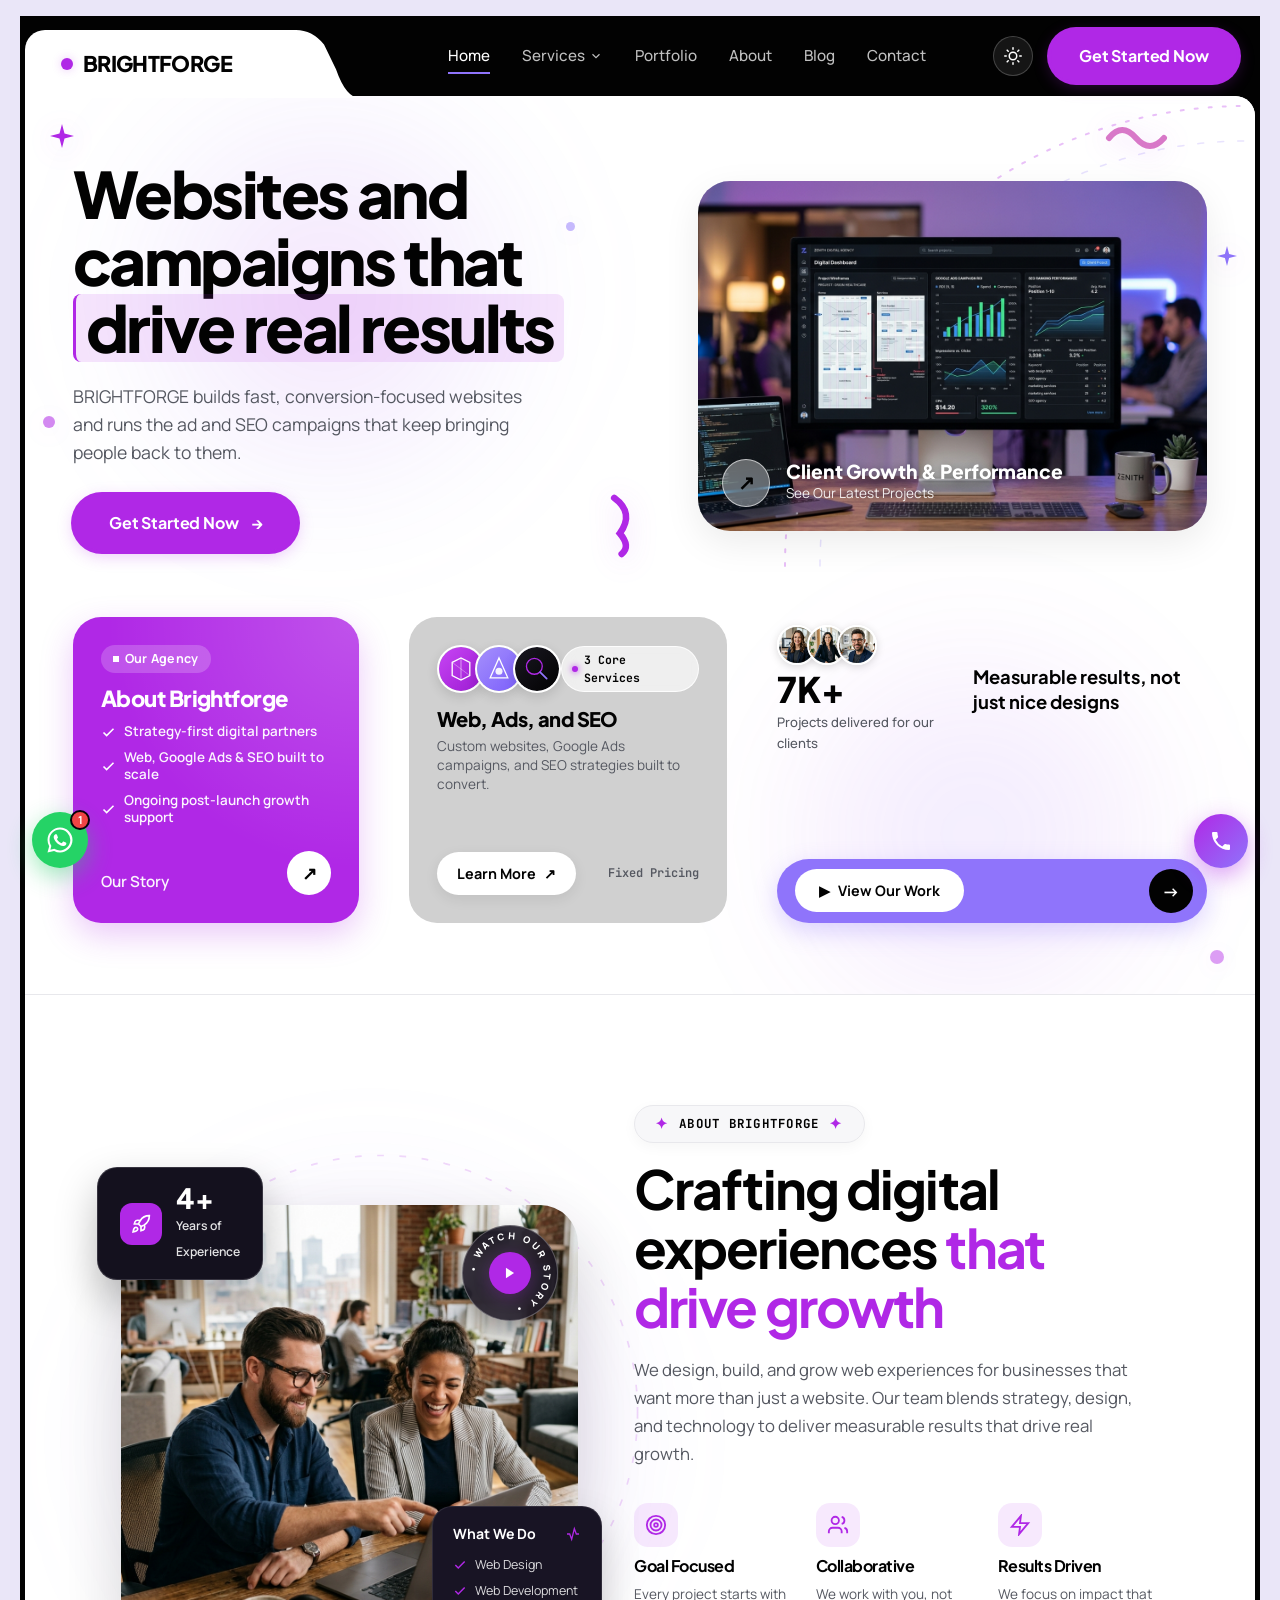
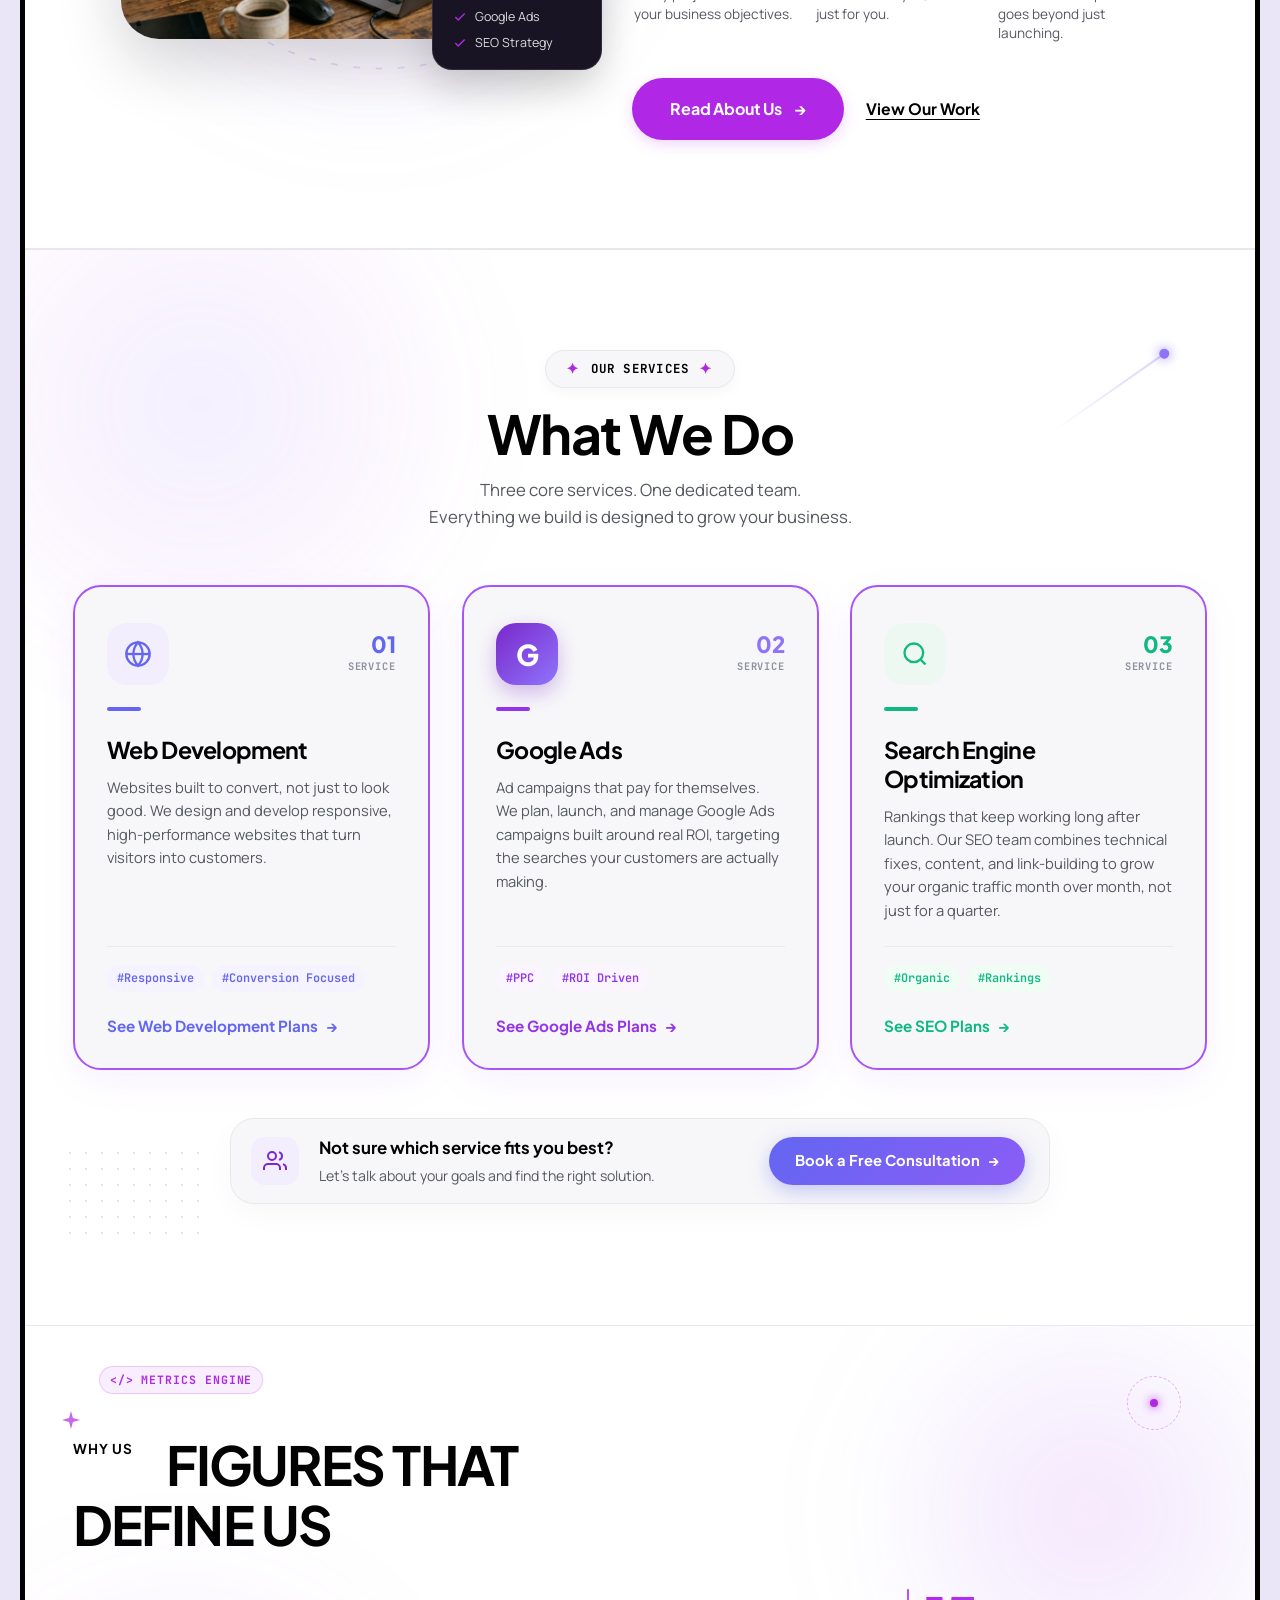
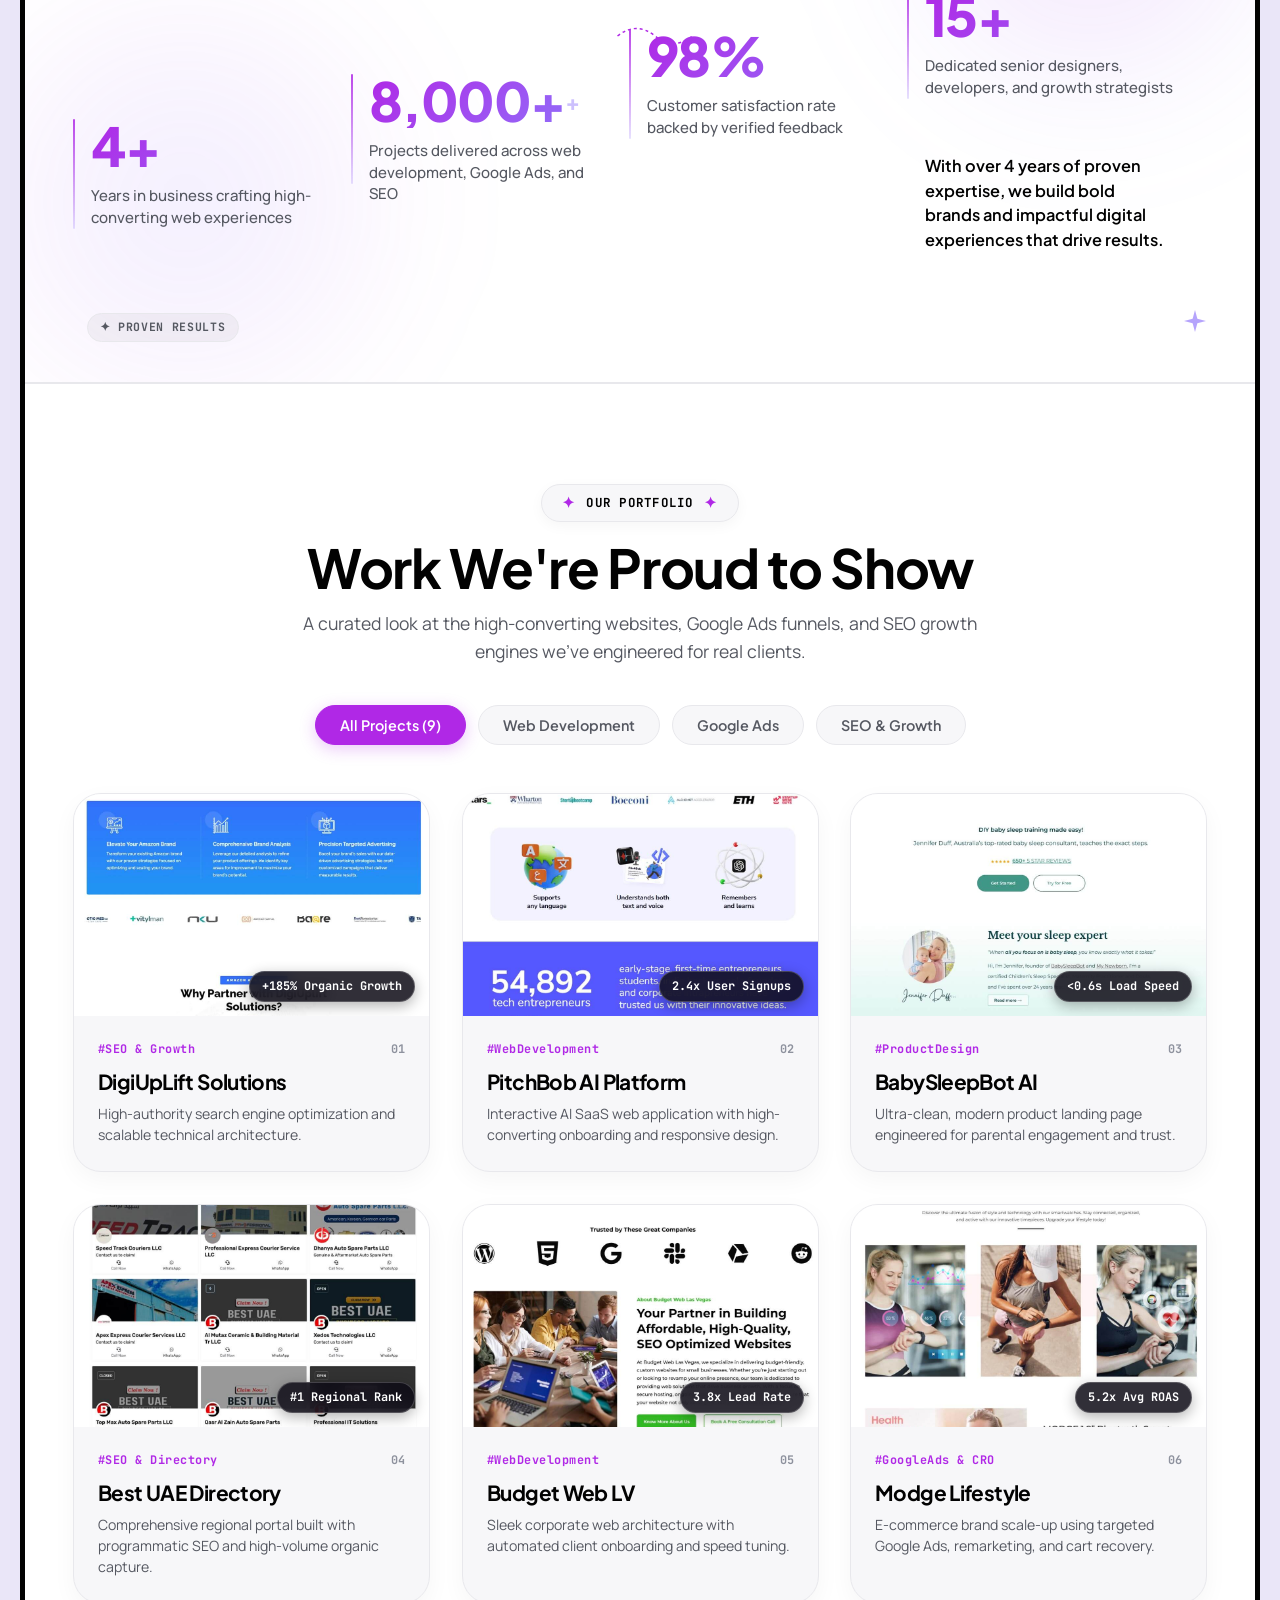
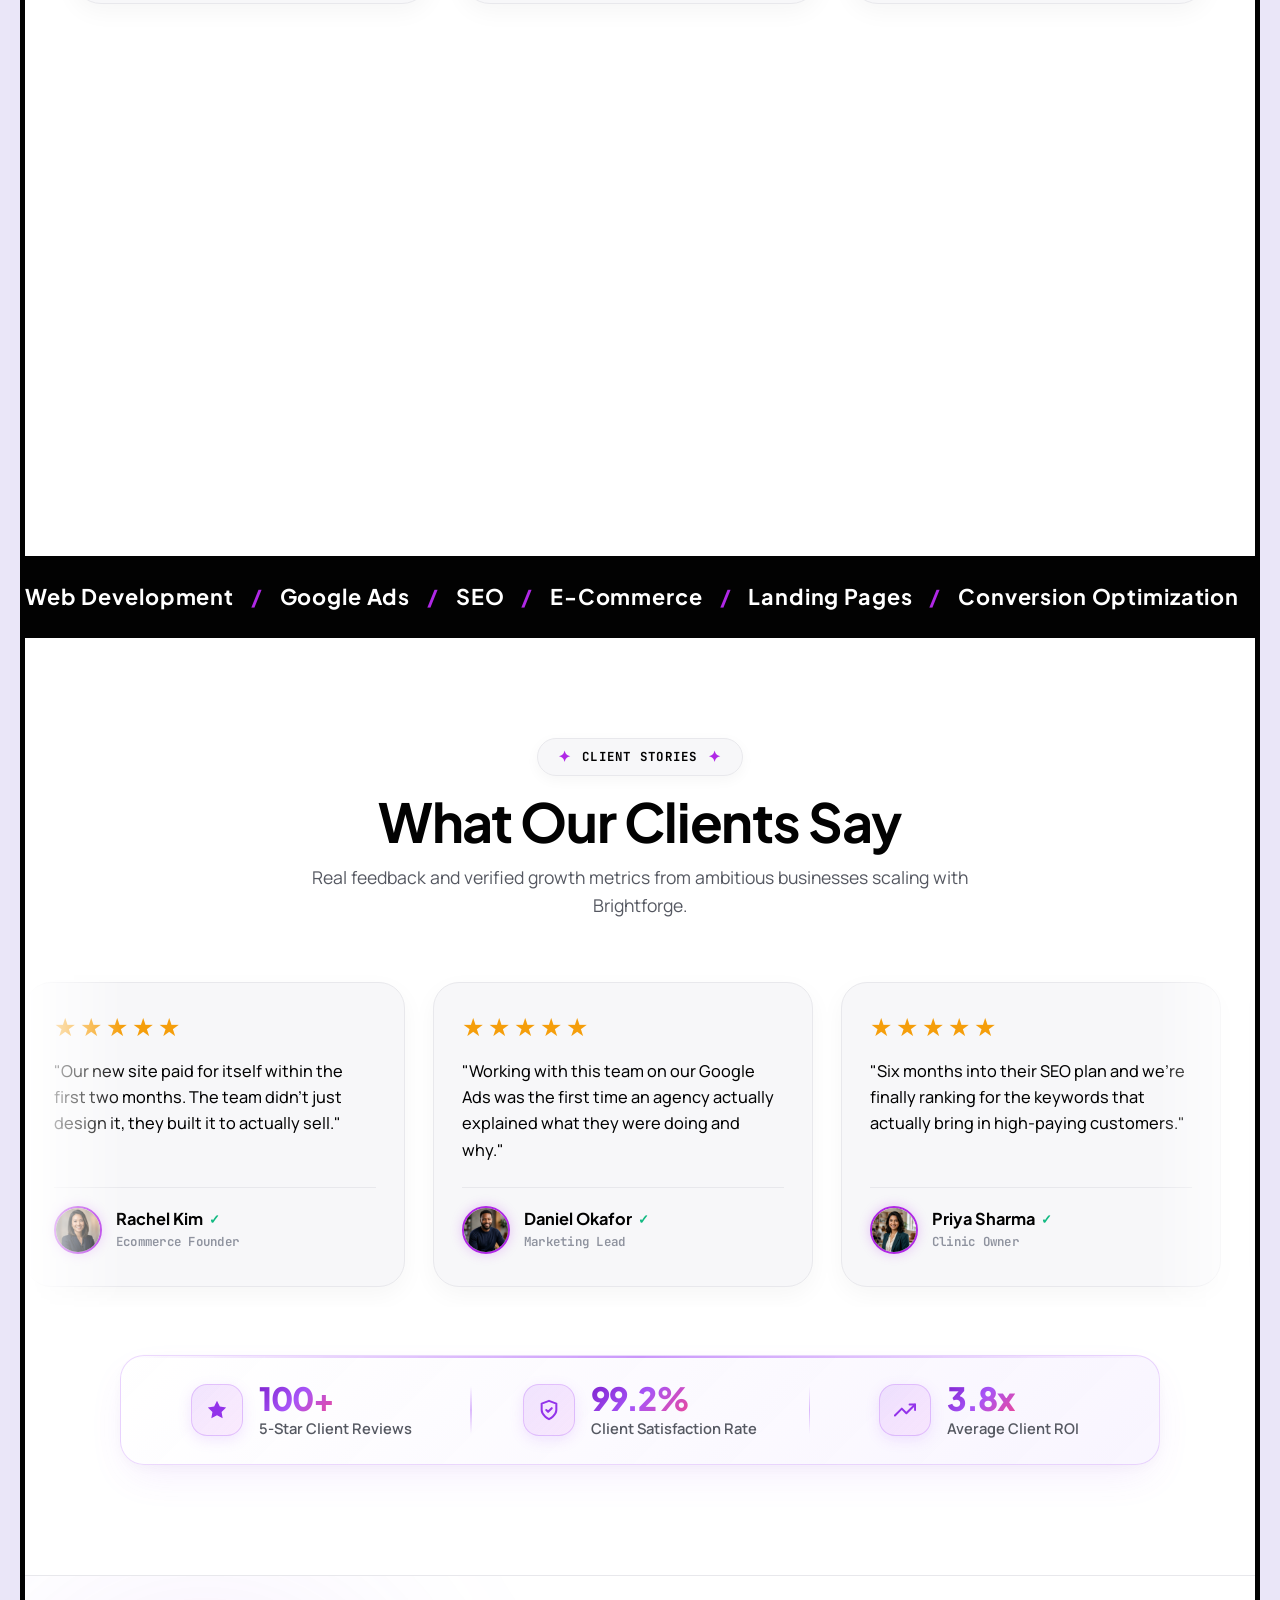
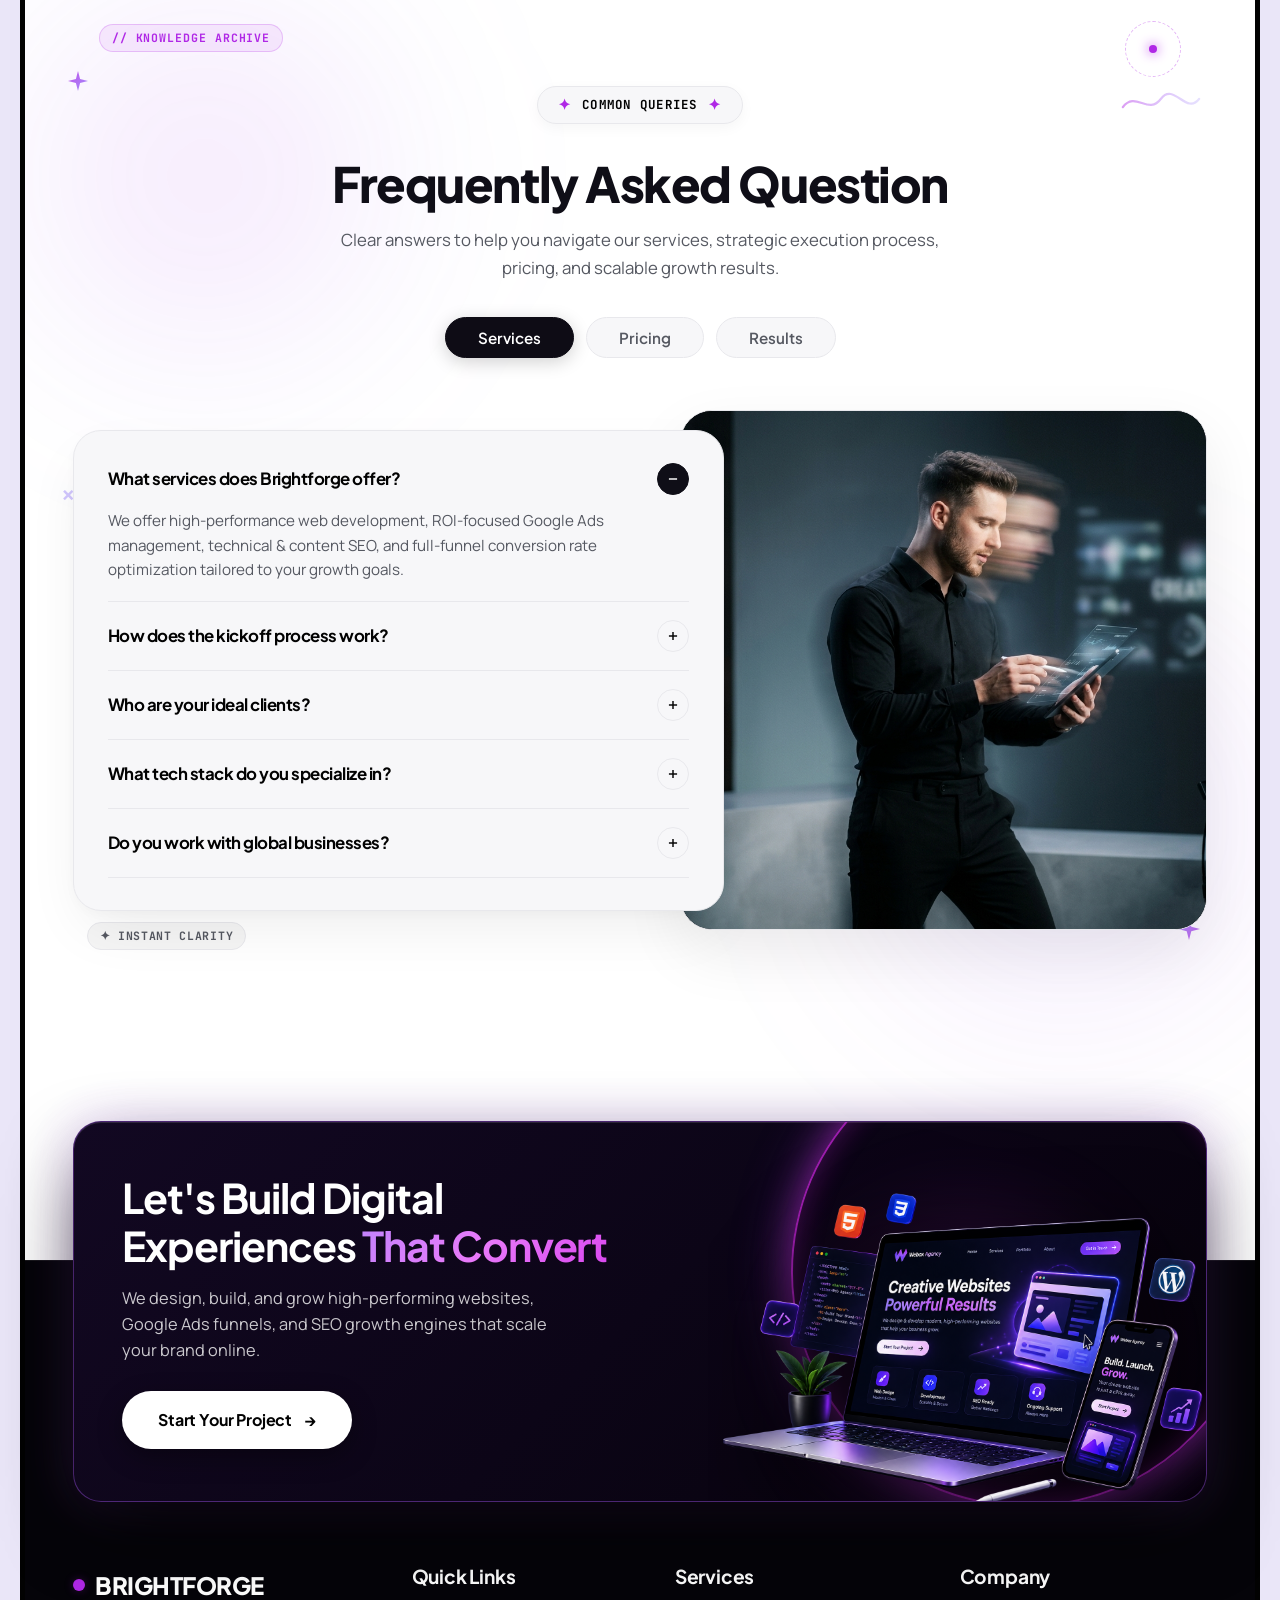
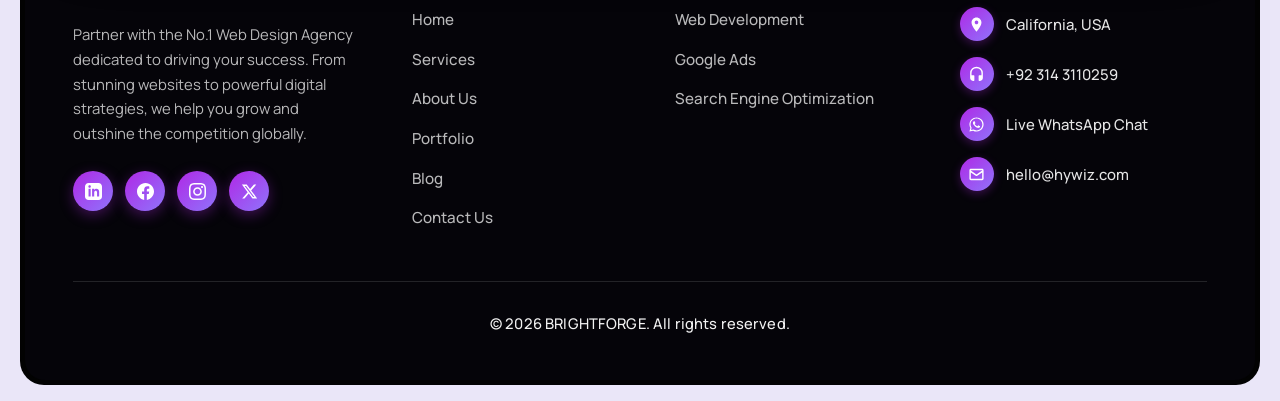
==== commit 36fbaa4e: "Remove grid background from FAQ section and replace with ambient glowing orbs and floating decorativ" ====
--- a/index.html
+++ b/index.html
@@ -1337,7 +1337,50 @@
 
       <!-- 13. Frequently Asked Questions (FAQ Section) -->
       <section class="faq-section" id="faq">
-        <div class="container">
+        <!-- Ambient Background Glow Orbs -->
+        <div class="faq-ambient-orb faq-orb-tl" aria-hidden="true"></div>
+        <div class="faq-ambient-orb faq-orb-br" aria-hidden="true"></div>
+
+        <!-- Ambient Floating Decorative Elements -->
+        <span class="faq-decor-element faq-tag-tl" aria-hidden="true">// KNOWLEDGE ARCHIVE</span>
+        <div class="faq-decor-element faq-sparkle-tl" aria-hidden="true">
+          <svg viewBox="0 0 24 24" width="20" height="20" fill="currentColor">
+            <path d="M12 0L14.5 9.5L24 12L14.5 14.5L12 24L9.5 14.5L0 12L9.5 9.5L12 0Z" fill="url(#faqSparkleGrad1)"/>
+            <defs>
+              <linearGradient id="faqSparkleGrad1" x1="0%" y1="0%" x2="100%" y2="100%">
+                <stop offset="0%" stop-color="#B028E6"/>
+                <stop offset="100%" stop-color="#8F74FB"/>
+              </linearGradient>
+            </defs>
+          </svg>
+        </div>
+        <div class="faq-decor-element faq-radar-tr" aria-hidden="true">
+          <span class="radar-dot"></span>
+        </div>
+        <svg class="faq-decor-element faq-squiggle-tr" viewBox="0 0 100 40" fill="none" stroke="currentColor" aria-hidden="true">
+          <path d="M5 25 C 20 5, 35 35, 50 15 C 65 -5, 80 35, 95 15" stroke="url(#faqSquiggleGrad1)" stroke-width="2.5" stroke-linecap="round"/>
+          <defs>
+            <linearGradient id="faqSquiggleGrad1" x1="0%" y1="0%" x2="100%" y2="0%">
+              <stop offset="0%" stop-color="#B028E6" stop-opacity="0.6"/>
+              <stop offset="100%" stop-color="#8F74FB" stop-opacity="0.3"/>
+            </linearGradient>
+          </defs>
+        </svg>
+        <div class="faq-decor-element faq-cross-left" aria-hidden="true">✕</div>
+        <span class="faq-decor-element faq-badge-bl" aria-hidden="true">✦ INSTANT CLARITY</span>
+        <div class="faq-decor-element faq-sparkle-br" aria-hidden="true">
+          <svg viewBox="0 0 24 24" width="22" height="22" fill="currentColor">
+            <path d="M12 0L14.5 9.5L24 12L14.5 14.5L12 24L9.5 14.5L0 12L9.5 9.5L12 0Z" fill="url(#faqSparkleGrad2)"/>
+            <defs>
+              <linearGradient id="faqSparkleGrad2" x1="0%" y1="0%" x2="100%" y2="100%">
+                <stop offset="0%" stop-color="#8F74FB"/>
+                <stop offset="100%" stop-color="#B028E6"/>
+              </linearGradient>
+            </defs>
+          </svg>
+        </div>
+
+        <div class="container" style="position: relative; z-index: 2;">
           
           <!-- Centered Header -->
           <div class="faq-header-center reveal reveal-up">
--- a/css/home.css
+++ b/css/home.css
@@ -3622,26 +3622,159 @@
 
 /* ==========================================================================
    13. Frequently Asked Questions (FAQ Section)
-   Matching Reference Design: Centered Heading, Tabs, Overlapping Bento & Media
+   Clean Ambient Canvas with Floating Elements (No Grid)
    ========================================================================== */
 .faq-section {
   position: relative;
   overflow: hidden;
   padding: 110px 0 240px;
   background-color: var(--canvas-bg, #FFFFFF);
-  background-image: 
-    linear-gradient(to right, rgba(0, 0, 0, 0.035) 1px, transparent 1px),
-    linear-gradient(to bottom, rgba(0, 0, 0, 0.035) 1px, transparent 1px);
-  background-size: 56px 56px;
+  background-image: none;
   border-top: 1px solid var(--card-border, #E8E8EC);
 }
 
 [data-theme="dark"] .faq-section {
   background-color: #08070F;
-  background-image: 
-    linear-gradient(to right, rgba(255, 255, 255, 0.03) 1px, transparent 1px),
-    linear-gradient(to bottom, rgba(255, 255, 255, 0.03) 1px, transparent 1px);
+  background-image: none;
   border-color: rgba(255, 255, 255, 0.07);
+}
+
+/* Ambient Glow Orbs */
+.faq-ambient-orb {
+  position: absolute;
+  border-radius: 50%;
+  pointer-events: none;
+  filter: blur(80px);
+  z-index: 1;
+}
+
+.faq-orb-tl {
+  top: -60px;
+  left: -80px;
+  width: 520px;
+  height: 520px;
+  background: radial-gradient(circle, rgba(176, 40, 230, 0.12) 0%, rgba(143, 116, 251, 0.04) 55%, transparent 75%);
+  animation: pulseGlow 9s ease-in-out infinite alternate;
+}
+
+.faq-orb-br {
+  bottom: 80px;
+  right: -80px;
+  width: 540px;
+  height: 540px;
+  background: radial-gradient(circle, rgba(143, 116, 251, 0.14) 0%, rgba(176, 40, 230, 0.04) 55%, transparent 75%);
+  animation: pulseGlow 11s ease-in-out infinite alternate-reverse;
+}
+
+/* Floating Decorative Elements */
+.faq-decor-element {
+  position: absolute;
+  pointer-events: none;
+  z-index: 1;
+}
+
+/* Zone 1: Top-Left Mono Tag */
+.faq-tag-tl {
+  top: 48px;
+  left: 6%;
+  font-family: var(--font-mono, monospace);
+  font-size: 0.72rem;
+  font-weight: 700;
+  color: var(--primary, #B028E6);
+  background: rgba(176, 40, 230, 0.08);
+  border: 1px solid rgba(176, 40, 230, 0.22);
+  padding: 4px 12px;
+  border-radius: var(--radius-pill, 9999px);
+  letter-spacing: 0.08em;
+}
+
+[data-theme="dark"] .faq-tag-tl {
+  background: rgba(176, 40, 230, 0.14);
+  border-color: rgba(176, 40, 230, 0.35);
+  color: #C084FC;
+}
+
+.faq-sparkle-tl {
+  top: 95px;
+  left: 3.5%;
+  width: 20px;
+  height: 20px;
+  opacity: 0.8;
+  animation: floatGentle 5s ease-in-out infinite;
+}
+
+/* Zone 2: Top-Right Radar & Squiggle */
+.faq-radar-tr {
+  top: 45px;
+  right: 6%;
+  width: 56px;
+  height: 56px;
+  border-radius: 50%;
+  border: 1px dashed rgba(176, 40, 230, 0.35);
+  display: flex;
+  align-items: center;
+  justify-content: center;
+  animation: spinSlow 18s linear infinite;
+}
+
+.faq-radar-tr .radar-dot {
+  width: 8px;
+  height: 8px;
+  border-radius: 50%;
+  background: var(--primary, #B028E6);
+  box-shadow: 0 0 12px var(--primary, #B028E6);
+}
+
+.faq-squiggle-tr {
+  top: 110px;
+  right: 4%;
+  width: 90px;
+  height: 34px;
+  opacity: 0.75;
+  animation: arcFloat 7s ease-in-out infinite alternate;
+}
+
+/* Zone 3: Left Accent Cross */
+.faq-cross-left {
+  top: 42%;
+  left: 3%;
+  font-family: var(--font-mono, monospace);
+  font-size: 1.3rem;
+  font-weight: 700;
+  color: var(--secondary-purple, #8F74FB);
+  opacity: 0.4;
+  animation: floatGentle 6s ease-in-out infinite alternate-reverse;
+}
+
+/* Zone 4: Bottom-Left Badge */
+.faq-badge-bl {
+  bottom: 220px;
+  left: 5%;
+  font-family: var(--font-mono, monospace);
+  font-size: 0.72rem;
+  font-weight: 700;
+  color: var(--text-secondary, #555861);
+  background: rgba(0, 0, 0, 0.04);
+  border: 1px solid var(--card-border, #E8E8EC);
+  padding: 4px 12px;
+  border-radius: var(--radius-pill, 9999px);
+  letter-spacing: 0.06em;
+}
+
+[data-theme="dark"] .faq-badge-bl {
+  background: rgba(255, 255, 255, 0.06);
+  color: #9694A6;
+  border-color: rgba(255, 255, 255, 0.08);
+}
+
+/* Zone 5: Bottom-Right Sparkle */
+.faq-sparkle-br {
+  bottom: 230px;
+  right: 4.5%;
+  width: 22px;
+  height: 22px;
+  opacity: 0.75;
+  animation: floatGentle 6s ease-in-out infinite alternate;
 }
 
 .faq-header-center {
@@ -3918,6 +4051,15 @@
 
 /* Responsive Media Queries */
 @media (max-width: 1024px) {
+  .faq-tag-tl,
+  .faq-radar-tr,
+  .faq-squiggle-tr,
+  .faq-cross-left,
+  .faq-badge-bl,
+  .faq-sparkle-br {
+    display: none;
+  }
+
   .faq-section {
     padding: 90px 0 200px;
   }
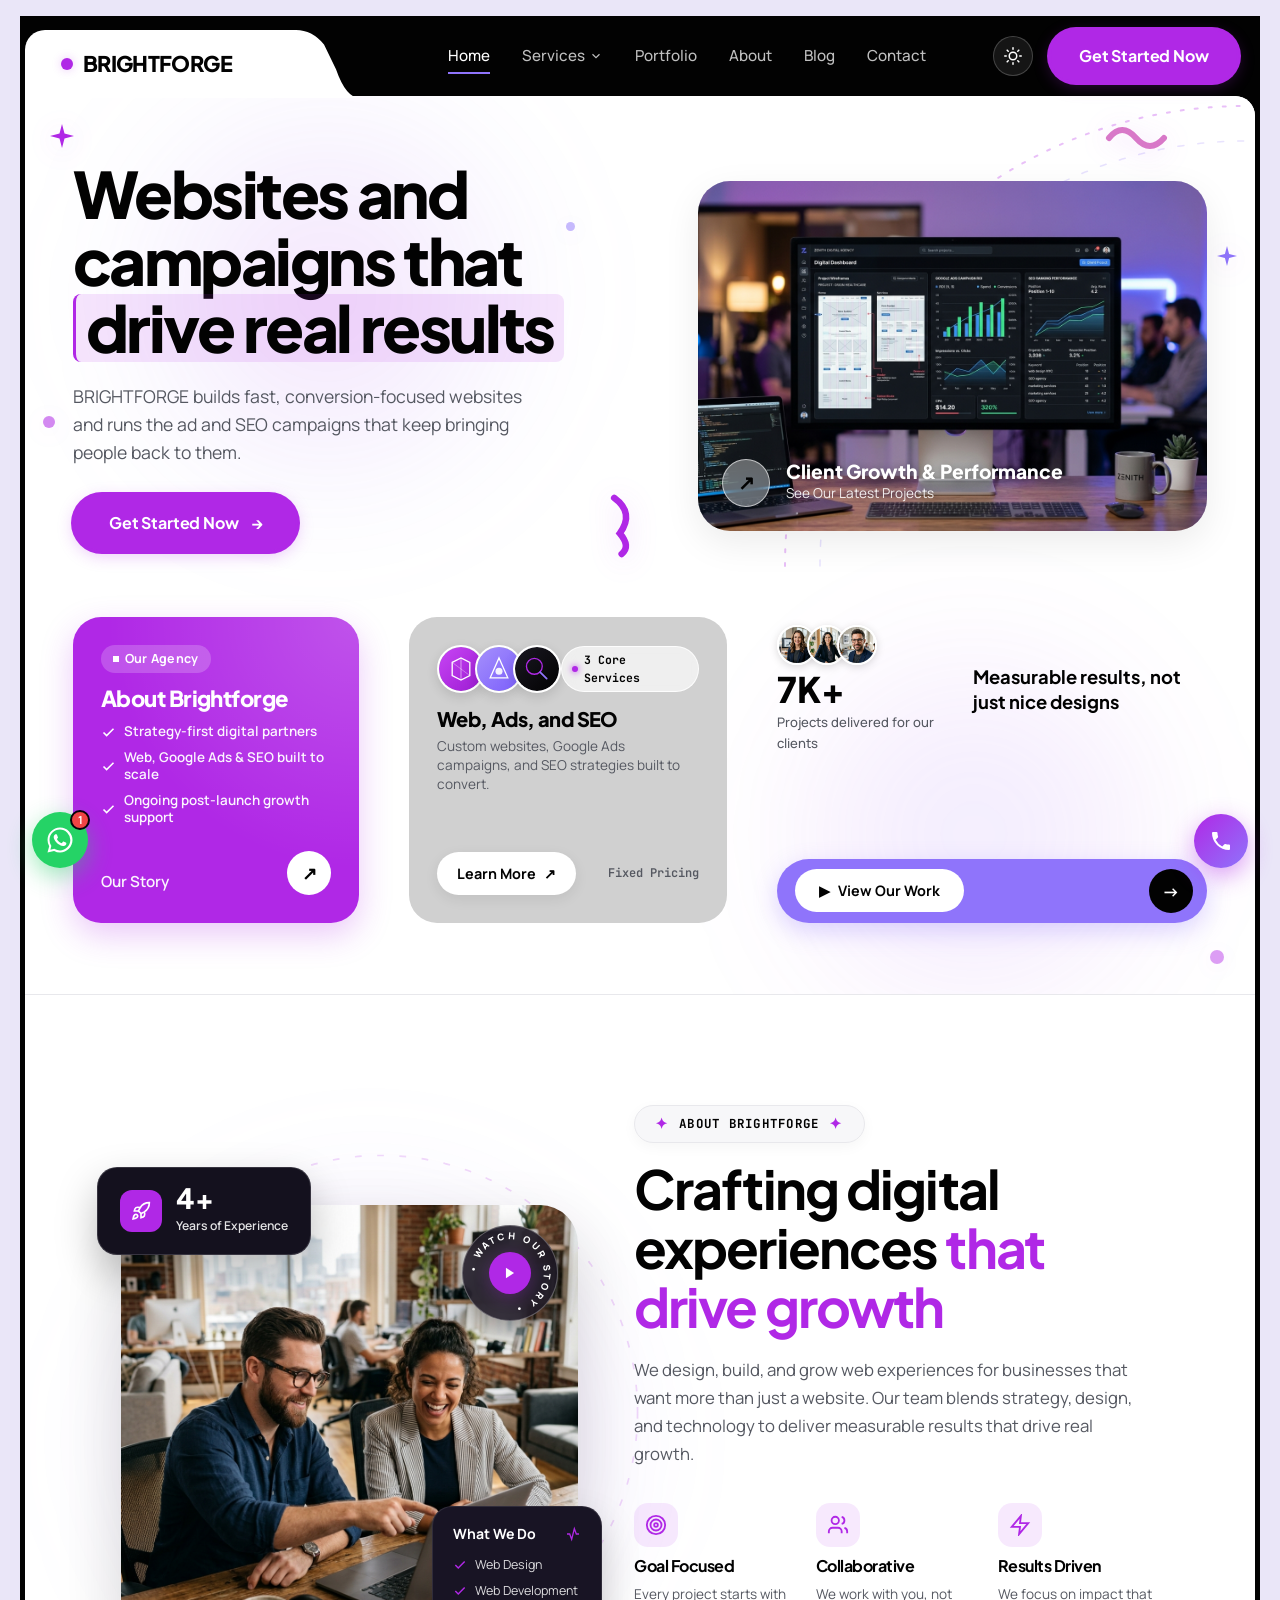
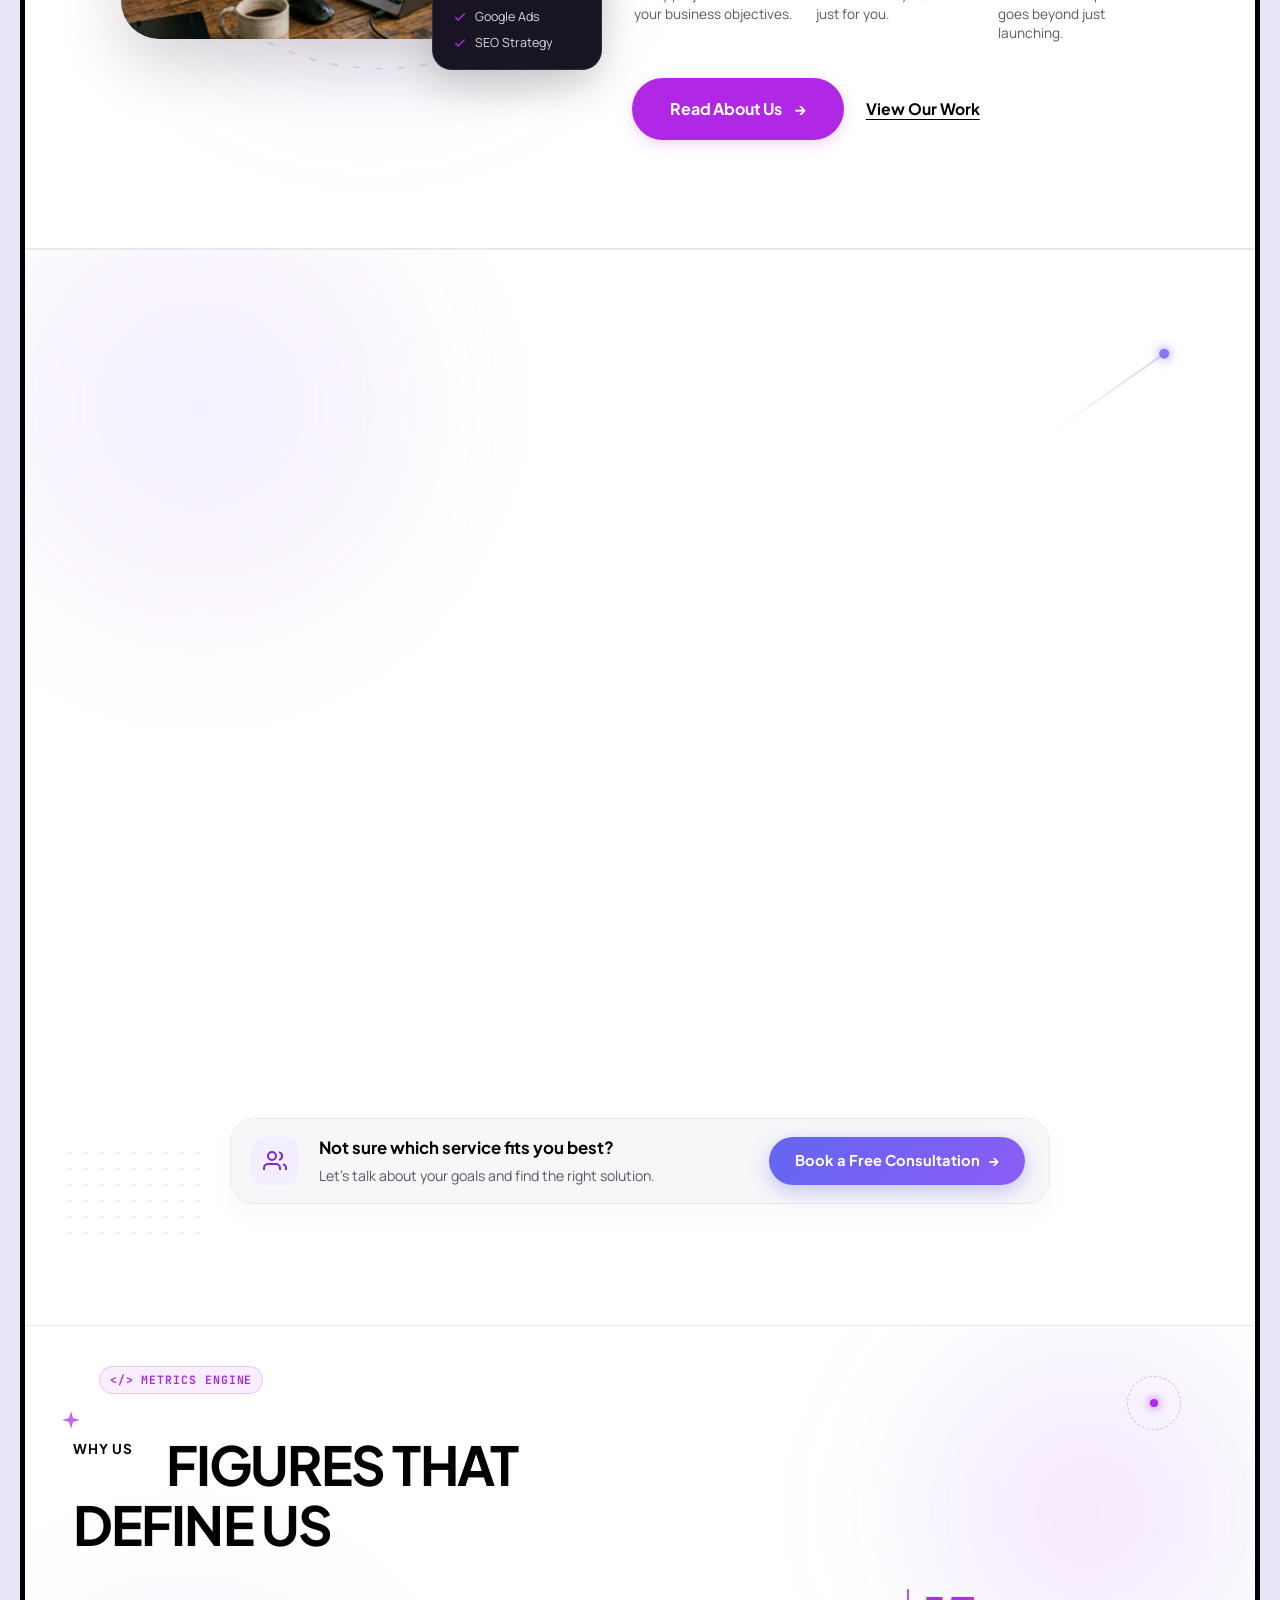
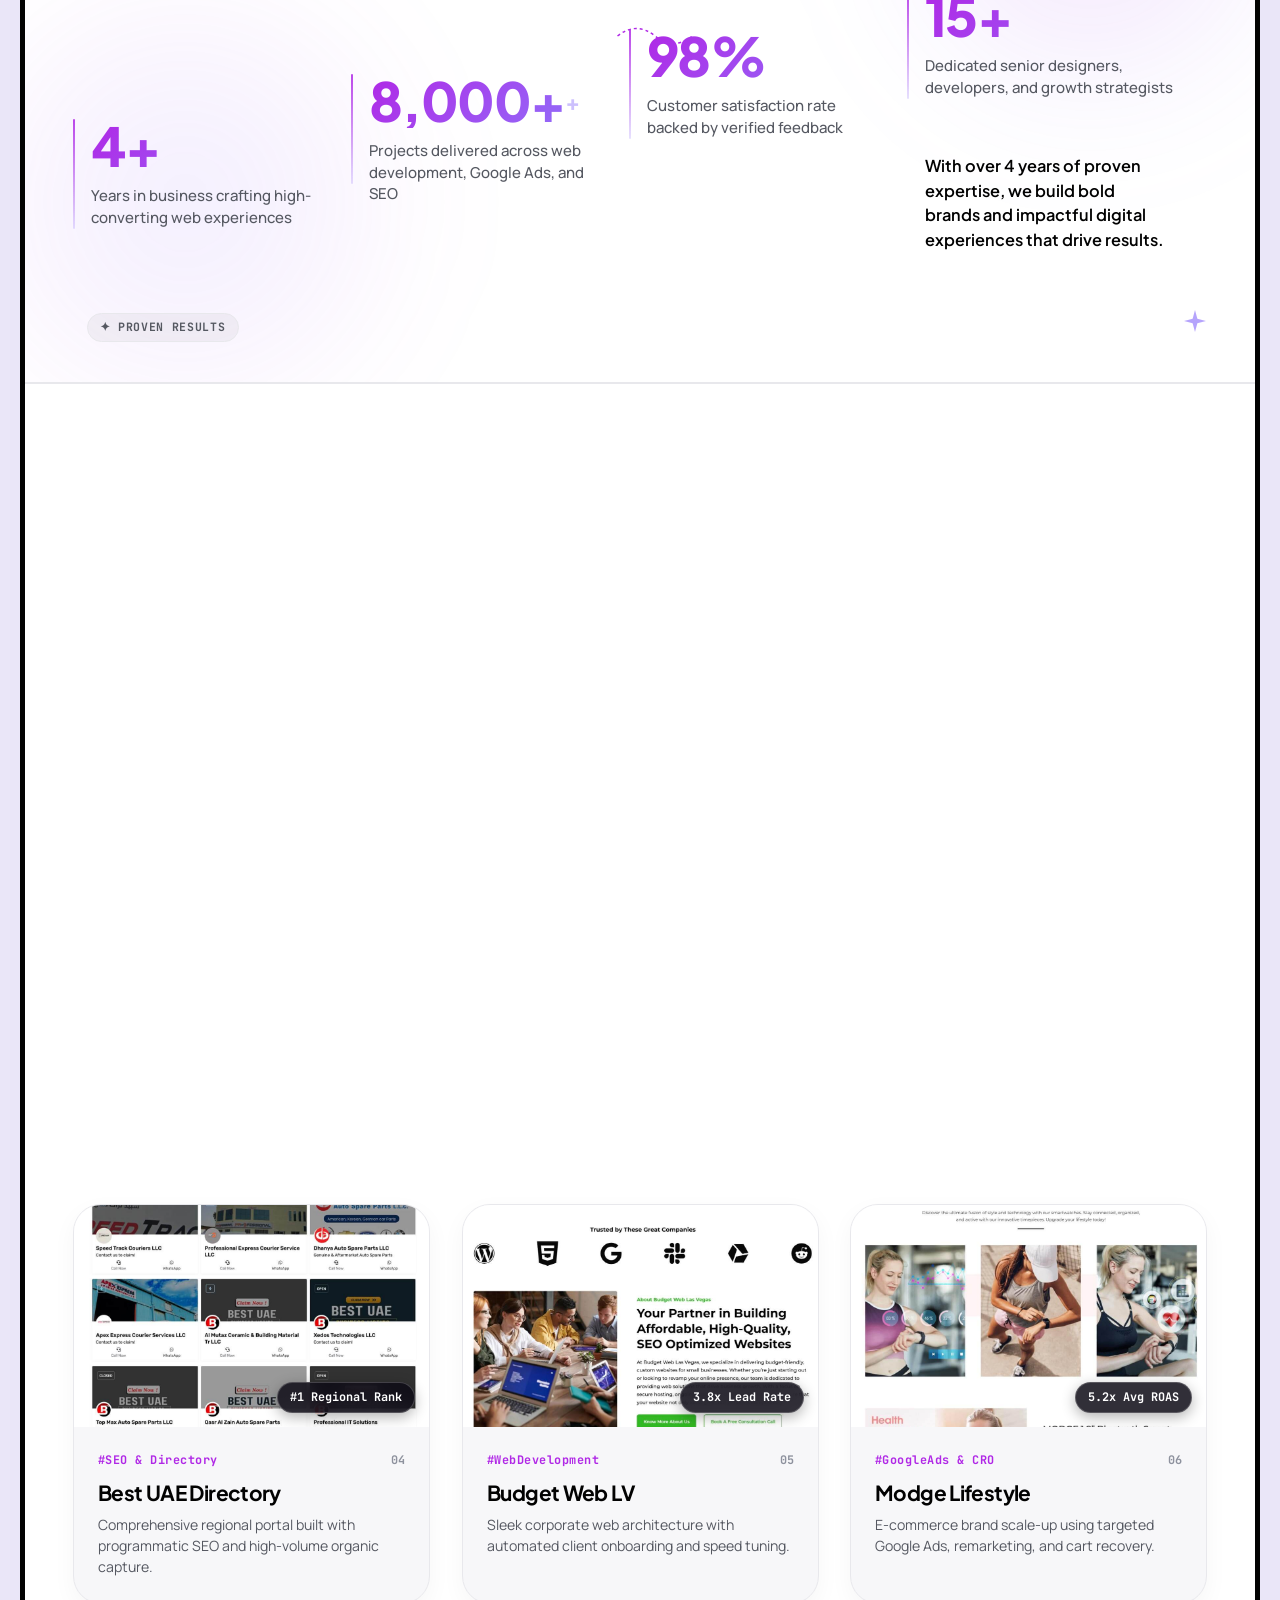
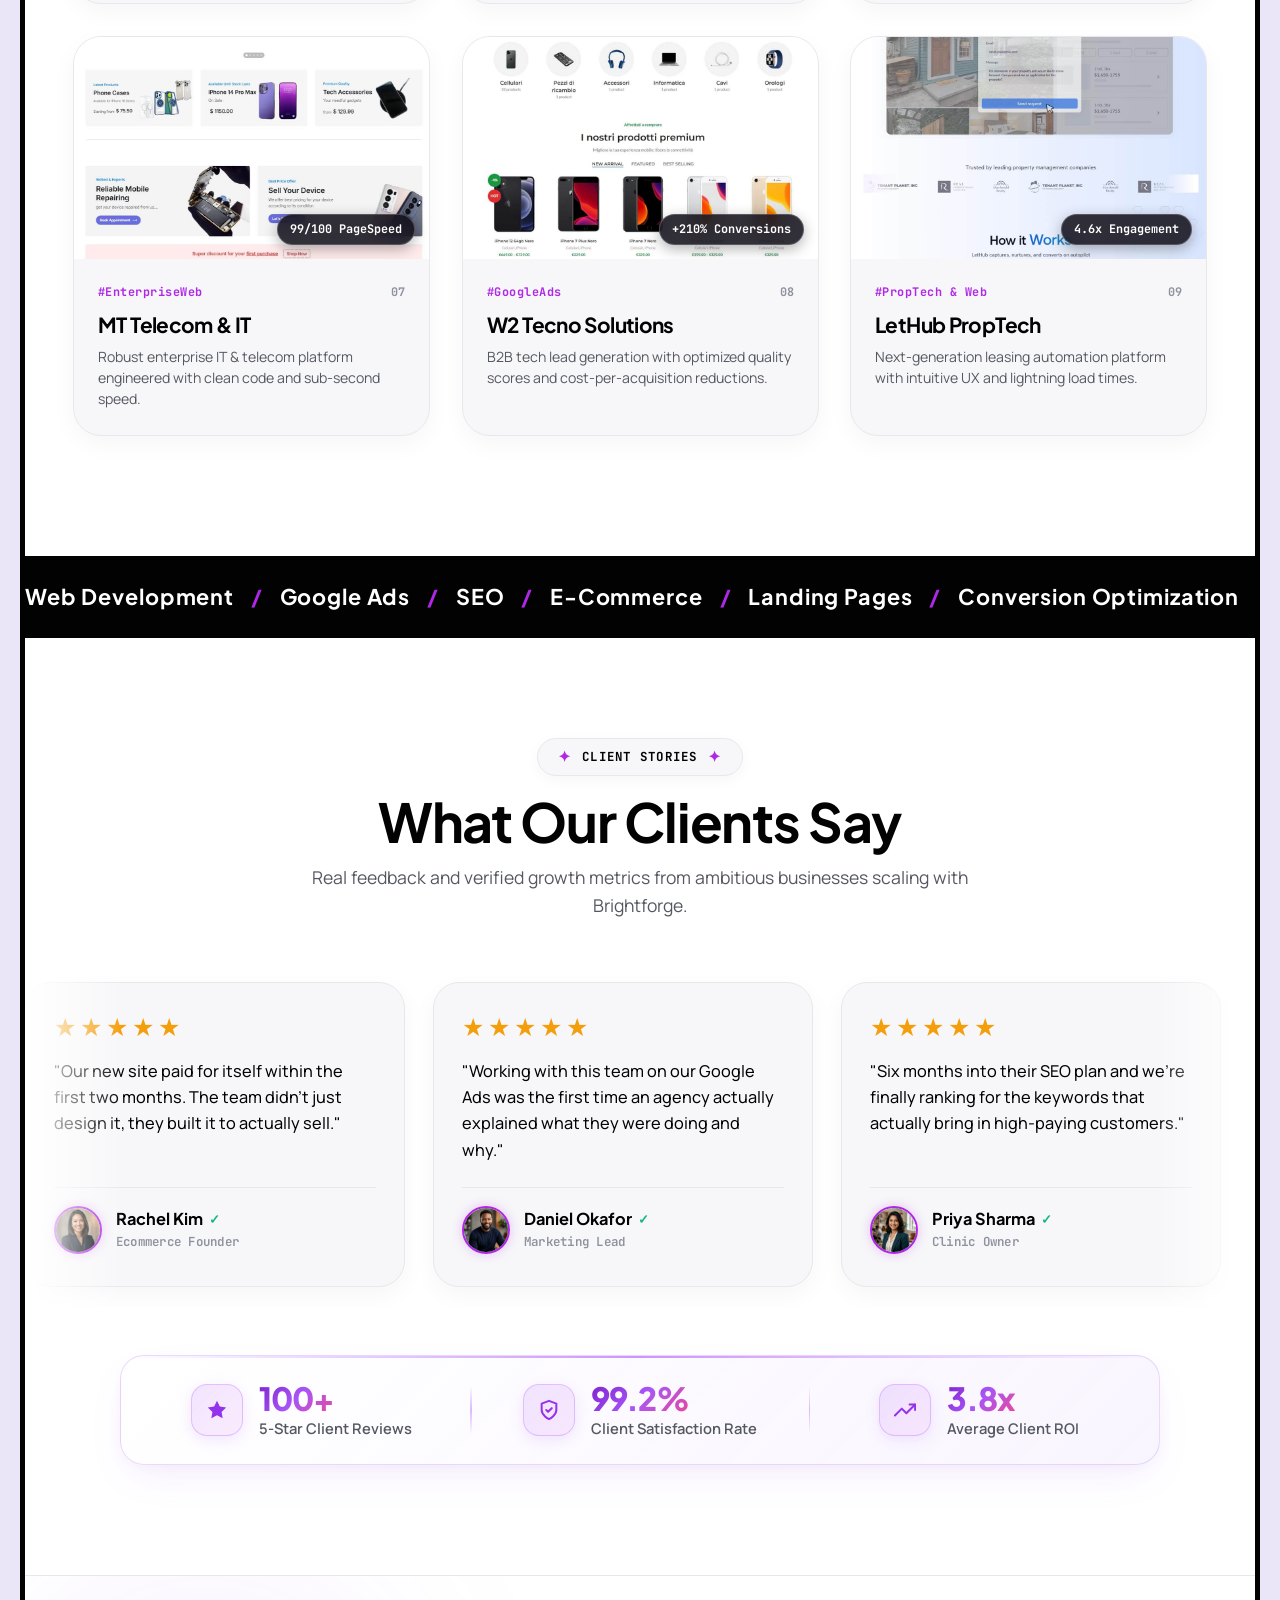
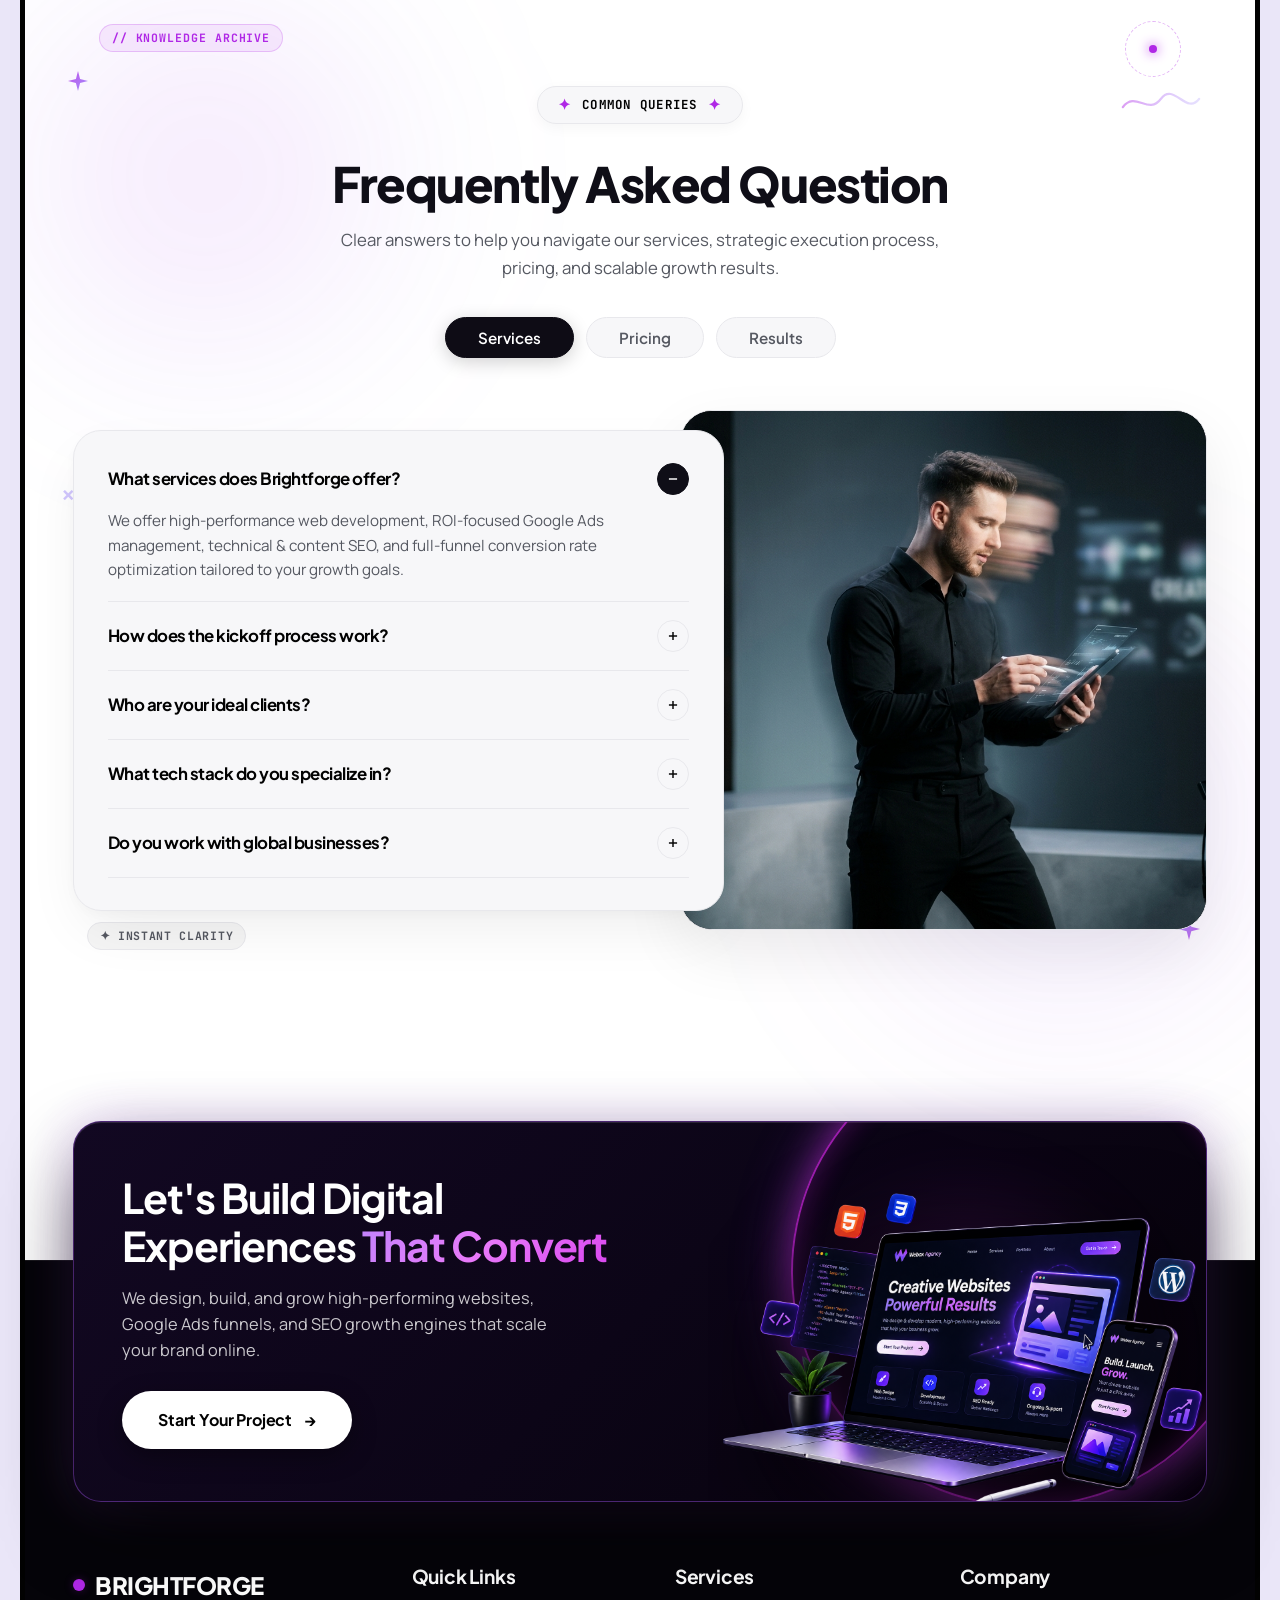
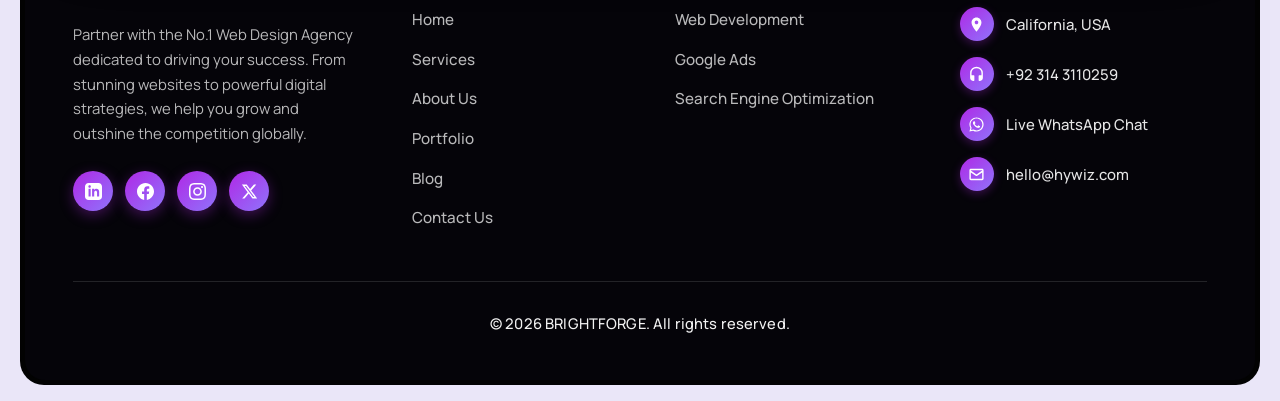
==== commit b0e1c87b: "Fix mobile section gaps to prevent collisions, clean about photo cards from overlapping image, remov" ====
--- a/index.html
+++ b/index.html
@@ -355,7 +355,7 @@
                 </div>
                 <div class="about-card-exp-text">
                   <span class="exp-num stats-count">4+</span>
-                  <span class="exp-label">Years of<br>Experience</span>
+                  <span class="exp-label">Years of Experience</span>
                 </div>
               </div>
 
@@ -472,8 +472,7 @@
             </div>
             <h2 class="services-ref-title">What We Do</h2>
             <p class="services-ref-subhead">
-              Three core services. One dedicated team.<br>
-              Everything we build is designed to grow your business.
+              Three core services. One dedicated team. Everything we build is designed to grow your business.
             </p>
           </div>
 
--- a/css/global.css
+++ b/css/global.css
@@ -1325,7 +1325,75 @@
 @media (max-width: 768px) {
   :root {
     --side-padding: 20px;
-    --section-rhythm: 56px;
+    --section-rhythm: 84px;
+  }
+
+  /* Ensure ample vertical gap so no section attaches to another */
+  .section-spacer {
+    padding-top: 84px !important;
+    padding-bottom: 84px !important;
+  }
+
+  /* User Directive: Remove all <br> tags across the entire site in mobile view */
+  br {
+    display: none !important;
+  }
+
+  /* ========================================================================
+     User Directive: Mobile View Hero H1 = 45px & Section H2 = 40px (Site-wide)
+     ======================================================================== */
+  h1,
+  .hero-main-title,
+  .about-editorial-headline,
+  .editorial-headline,
+  .service-hero-title,
+  .portfolio-hero-title,
+  .blog-hero-title,
+  .contact-hero-title,
+  .hero-headline-col h1,
+  .editorial-hero-section h1,
+  .service-hero-section h1 {
+    font-size: 45px !important;
+    line-height: 1.15 !important;
+  }
+
+  .about-headline-line {
+    flex-wrap: wrap;
+    white-space: normal;
+    gap: 4px;
+    margin: 4px 0;
+  }
+
+  .hero-inline-card {
+    width: 68px;
+    height: 44px;
+    margin: 0 4px;
+    border-radius: 8px;
+  }
+
+  h2,
+  .section-title,
+  .bento-primary-title,
+  .about-ref-title,
+  .services-ref-title,
+  .pricing-ref-title,
+  .pricing-header-title,
+  .faq-ref-title,
+  .faq-main-title,
+  .cta-ref-title,
+  .solutions-ref-title,
+  .process-ref-title,
+  .contact-form-title,
+  .contact-sheet-title,
+  .blueprint-title,
+  .delivery-title,
+  .timeline-heading,
+  .guild-title,
+  .culture-title,
+  .services-detail-title,
+  .tier-card-title {
+    font-size: 40px !important;
+    line-height: 1.18 !important;
   }
 }
 
--- a/css/header-footer.css
+++ b/css/header-footer.css
@@ -1008,6 +1008,42 @@
 @media (max-width: 768px) {
   .site-header {
     border-radius: 0;
+    height: 70px;
+    padding-right: 14px;
+  }
+  .brand-tab-unit {
+    height: 58px;
+    margin-top: 12px;
+    margin-bottom: -2px;
+  }
+  .brand-tab-body {
+    padding: 0 10px 0 14px;
+    border-top-left-radius: 14px;
+  }
+  .brand-logo {
+    font-size: 1.15rem;
+    gap: 8px;
+  }
+  .brand-tab-slope {
+    width: 48px;
+    height: 58px;
+  }
+  .header-actions {
+    gap: 10px;
+    margin-left: auto;
+  }
+  .btn-header-cta {
+    display: none !important;
+  }
+  .theme-toggle-btn {
+    width: 38px;
+    height: 38px;
+    flex-shrink: 0;
+  }
+  .hamburger-btn {
+    width: 38px;
+    height: 38px;
+    flex-shrink: 0;
   }
   .site-footer {
     border-radius: 0;
@@ -1021,6 +1057,30 @@
   }
   .footer-col-brand {
     grid-column: span 1;
+  }
+}
+
+@media (max-width: 480px) {
+  .site-header {
+    padding-right: 10px;
+  }
+  .brand-tab-body {
+    padding: 0 6px 0 10px;
+  }
+  .brand-logo {
+    font-size: 1.04rem;
+    gap: 6px;
+  }
+  .brand-tab-slope {
+    width: 40px;
+  }
+  .header-actions {
+    gap: 8px;
+  }
+  .theme-toggle-btn,
+  .hamburger-btn {
+    width: 36px;
+    height: 36px;
   }
 }
 
--- a/css/home.css
+++ b/css/home.css
@@ -1118,6 +1118,12 @@
 
   .stat-bottom-manifesto {
     margin-top: 24px;
+  }
+}
+
+@media (max-width: 768px) {
+  .stats-bar-section {
+    padding: 80px 0;
   }
 }
 
@@ -2527,7 +2533,7 @@
 }
 
 .feature-cross {
-  color: var(--text-muted);
+  color: #EF4444;
   font-weight: 800;
 }
 
@@ -3550,7 +3556,7 @@
 @media (max-width: 1024px) {
   .about-showcase-container {
     grid-template-columns: 1fr;
-    gap: 60px;
+    gap: 50px;
   }
 
   .about-visual-cluster {
@@ -3569,37 +3575,347 @@
   }
 }
 
-@media (max-width: 640px) {
+@media (max-width: 768px) {
+  .about-showcase-section {
+    padding: 80px 0;
+    overflow: hidden;
+  }
+
+  .about-showcase-container {
+    gap: 40px;
+  }
+
+  .about-visual-cluster {
+    position: relative;
+    min-height: auto;
+    width: 100%;
+    max-width: 400px;
+    margin: 0 auto;
+    display: flex;
+    flex-direction: column;
+    align-items: center;
+    gap: 16px;
+  }
+
+  .about-ambient-aura,
+  .about-orbital-ring {
+    display: none;
+  }
+
+  .about-main-frame {
+    width: 100%;
+    max-width: 100%;
+    aspect-ratio: 16 / 11;
+    border-radius: 22px;
+    position: relative;
+    box-shadow: 0 16px 40px rgba(0, 0, 0, 0.14);
+    order: 1;
+  }
+
+  .about-story-badge {
+    top: 10px;
+    right: 10px;
+    width: 64px;
+    height: 64px;
+  }
+
+  .story-play-btn {
+    width: 30px;
+    height: 30px;
+  }
+
+  .story-rotating-svg text {
+    font-size: 9px;
+  }
+
+  /* Card 1: 4+ Years Experience */
+  .about-card-exp {
+    position: relative;
+    top: auto;
+    left: auto;
+    z-index: 2;
+    width: 100%;
+    display: flex;
+    align-items: center;
+    justify-content: flex-start;
+    padding: 14px 20px;
+    border-radius: 16px;
+    gap: 14px;
+    box-shadow: 0 8px 24px rgba(0, 0, 0, 0.25);
+    order: 2;
+  }
+
+  .about-card-exp-icon {
+    width: 40px;
+    height: 40px;
+    border-radius: 12px;
+    flex-shrink: 0;
+  }
+
+  .about-card-exp-icon svg {
+    width: 18px;
+    height: 18px;
+  }
+
+  .about-card-exp-text .exp-num {
+    font-size: 1.5rem;
+  }
+
+  .about-card-exp-text .exp-label {
+    font-size: 0.8rem;
+  }
+
+  /* Card 2: What We Do List */
+  .about-card-services {
+    position: relative;
+    bottom: auto;
+    right: auto;
+    z-index: 2;
+    width: 100%;
+    padding: 18px 20px;
+    border-radius: 18px;
+    box-shadow: 0 8px 24px rgba(0, 0, 0, 0.25);
+    order: 3;
+  }
+
+  .services-card-title {
+    font-size: 0.92rem;
+    margin-bottom: 10px;
+  }
+
+  .services-checklist {
+    display: grid;
+    grid-template-columns: repeat(2, 1fr);
+    gap: 8px 14px;
+  }
+
+  .services-checklist li {
+    font-size: 0.8rem;
+    gap: 6px;
+  }
+
+  .services-checklist li svg {
+    width: 12px;
+    height: 12px;
+  }
+
+  /* Content area */
+  .about-ref-content {
+    align-items: flex-start;
+    text-align: left;
+    margin-top: 24px;
+  }
+
+  .about-ref-title {
+    font-size: 40px !important;
+    line-height: 1.15;
+    letter-spacing: -0.025em;
+    max-width: 100%;
+    margin-bottom: 14px;
+    text-wrap: initial;
+  }
+
+  .about-ref-desc {
+    font-size: 0.95rem;
+    line-height: 1.6;
+    margin-bottom: 24px;
+    max-width: 100%;
+  }
+
   .about-features-3col {
     grid-template-columns: 1fr;
-    gap: 24px;
-  }
-
-  .about-card-projects,
-  .about-card-exp,
-  .about-card-services {
-    position: static;
-    margin: 8px 0;
-  }
-
-  .about-card-team {
-    left: 0;
+    gap: 14px;
+    margin-bottom: 26px;
     width: 100%;
-    justify-content: space-between;
-  }
-
-  .about-main-frame {
+  }
+
+  .about-feature-box {
+    flex-direction: row;
+    align-items: flex-start;
+    gap: 14px;
+    background: rgba(176, 40, 230, 0.04);
+    border: 1px solid rgba(176, 40, 230, 0.1);
+    padding: 14px 16px;
+    border-radius: 16px;
+  }
+
+  [data-theme="dark"] .about-feature-box {
+    background: rgba(255, 255, 255, 0.03);
+    border-color: rgba(255, 255, 255, 0.08);
+  }
+
+  .feature-box-icon {
+    width: 38px;
+    height: 38px;
+    border-radius: 12px;
+    flex-shrink: 0;
+  }
+
+  .feature-box-icon svg {
+    width: 18px;
+    height: 18px;
+  }
+
+  .feature-box-title {
+    font-size: 0.95rem;
+    margin-bottom: 3px;
+  }
+
+  .feature-box-desc {
+    font-size: 0.82rem;
+    line-height: 1.4;
+  }
+
+  .about-action-row {
+    flex-direction: row;
+    flex-wrap: wrap;
+    align-items: center;
+    gap: 16px;
     width: 100%;
+  }
+
+  .about-action-row .btn {
+    padding: 12px 24px;
+    font-size: 0.94rem;
+  }
+}
+
+@media (max-width: 480px) {
+  .about-visual-cluster {
+    max-width: 100%;
+  }
+
+  .services-checklist {
+    grid-template-columns: 1fr;
   }
 }
 
 @media (max-width: 768px) {
   .hero-section {
-    padding: 32px var(--side-padding) 48px;
+    padding: 28px var(--side-padding) 80px;
+    overflow: hidden;
+  }
+
+  .hero-bento-grid {
+    gap: 32px;
+  }
+
+  .hero-top-row {
+    grid-template-columns: 1fr;
+    gap: 24px;
+  }
+
+  .hero-headline-col {
+    align-items: flex-start;
+  }
+
+  .hero-main-title {
+    font-size: 45px !important;
+    line-height: 1.15 !important;
+    letter-spacing: -0.025em;
+    max-width: 100%;
+    margin-bottom: 14px;
+    text-wrap: initial;
+  }
+
+  .hero-title-highlight {
+    display: inline;
+    padding: 2px 8px;
+    border-radius: 6px;
+    box-decoration-break: clone;
+    -webkit-box-decoration-break: clone;
+    border-left: 3px solid var(--primary);
+  }
+
+  .hero-headline-col p {
+    font-size: 0.96rem !important;
+    line-height: 1.55 !important;
+    margin-bottom: 20px !important;
+    max-width: 100% !important;
+  }
+
+  .hero-inline-cta-wrap {
+    margin-top: 0;
+    margin-bottom: 8px;
+    width: 100%;
+  }
+
+  .hero-inline-cta-wrap .btn {
+    padding: 13px 26px;
+    font-size: 0.95rem;
+  }
+
+  /* Decorative floating elements on mobile */
+  .hero-bg-floating {
+    overflow: hidden;
+  }
+
+  .floating-ribbon-center {
+    display: none;
+  }
+
+  .floating-sparkle-bottom-left {
+    display: none;
+  }
+
+  .floating-orb-left {
+    display: none;
+  }
+
+  .floating-orb-center {
+    display: none;
+  }
+
+  .floating-ribbon-top-right {
+    width: 44px;
+    height: 24px;
+    top: 8px;
+    right: 2%;
+  }
+
+  .floating-sparkle-top-left {
+    width: 18px;
+    height: 18px;
+    top: 8px;
+    left: 2px;
+  }
+
+  .hero-radial-arc {
+    width: 280px;
+    height: 280px;
+    top: 10px;
+    right: -50px;
+    opacity: 0.4;
+  }
+
+  .hero-showcase-card {
+    border-radius: 20px;
+    aspect-ratio: 16 / 11;
+  }
+
+  .showcase-overlay-info {
+    bottom: 14px;
+    left: 14px;
+    gap: 12px;
+  }
+
+  .glass-arrow-btn {
+    width: 38px;
+    height: 38px;
+    font-size: 1.05rem;
+  }
+
+  .showcase-title {
+    font-size: 0.92rem;
+  }
+
+  .showcase-subtext {
+    font-size: 0.78rem;
   }
 
   .hero-bottom-row {
     grid-template-columns: 1fr;
+    gap: 20px;
   }
 
   .bento-card-stats {
@@ -3617,6 +3933,20 @@
 
   .process-grid {
     grid-template-columns: 1fr;
+  }
+}
+
+@media (max-width: 480px) {
+  .hero-section {
+    padding: 20px var(--side-padding) 36px;
+  }
+
+  .hero-headline-col p {
+    font-size: 0.92rem !important;
+  }
+
+  .hero-showcase-card {
+    border-radius: 18px;
   }
 }
 
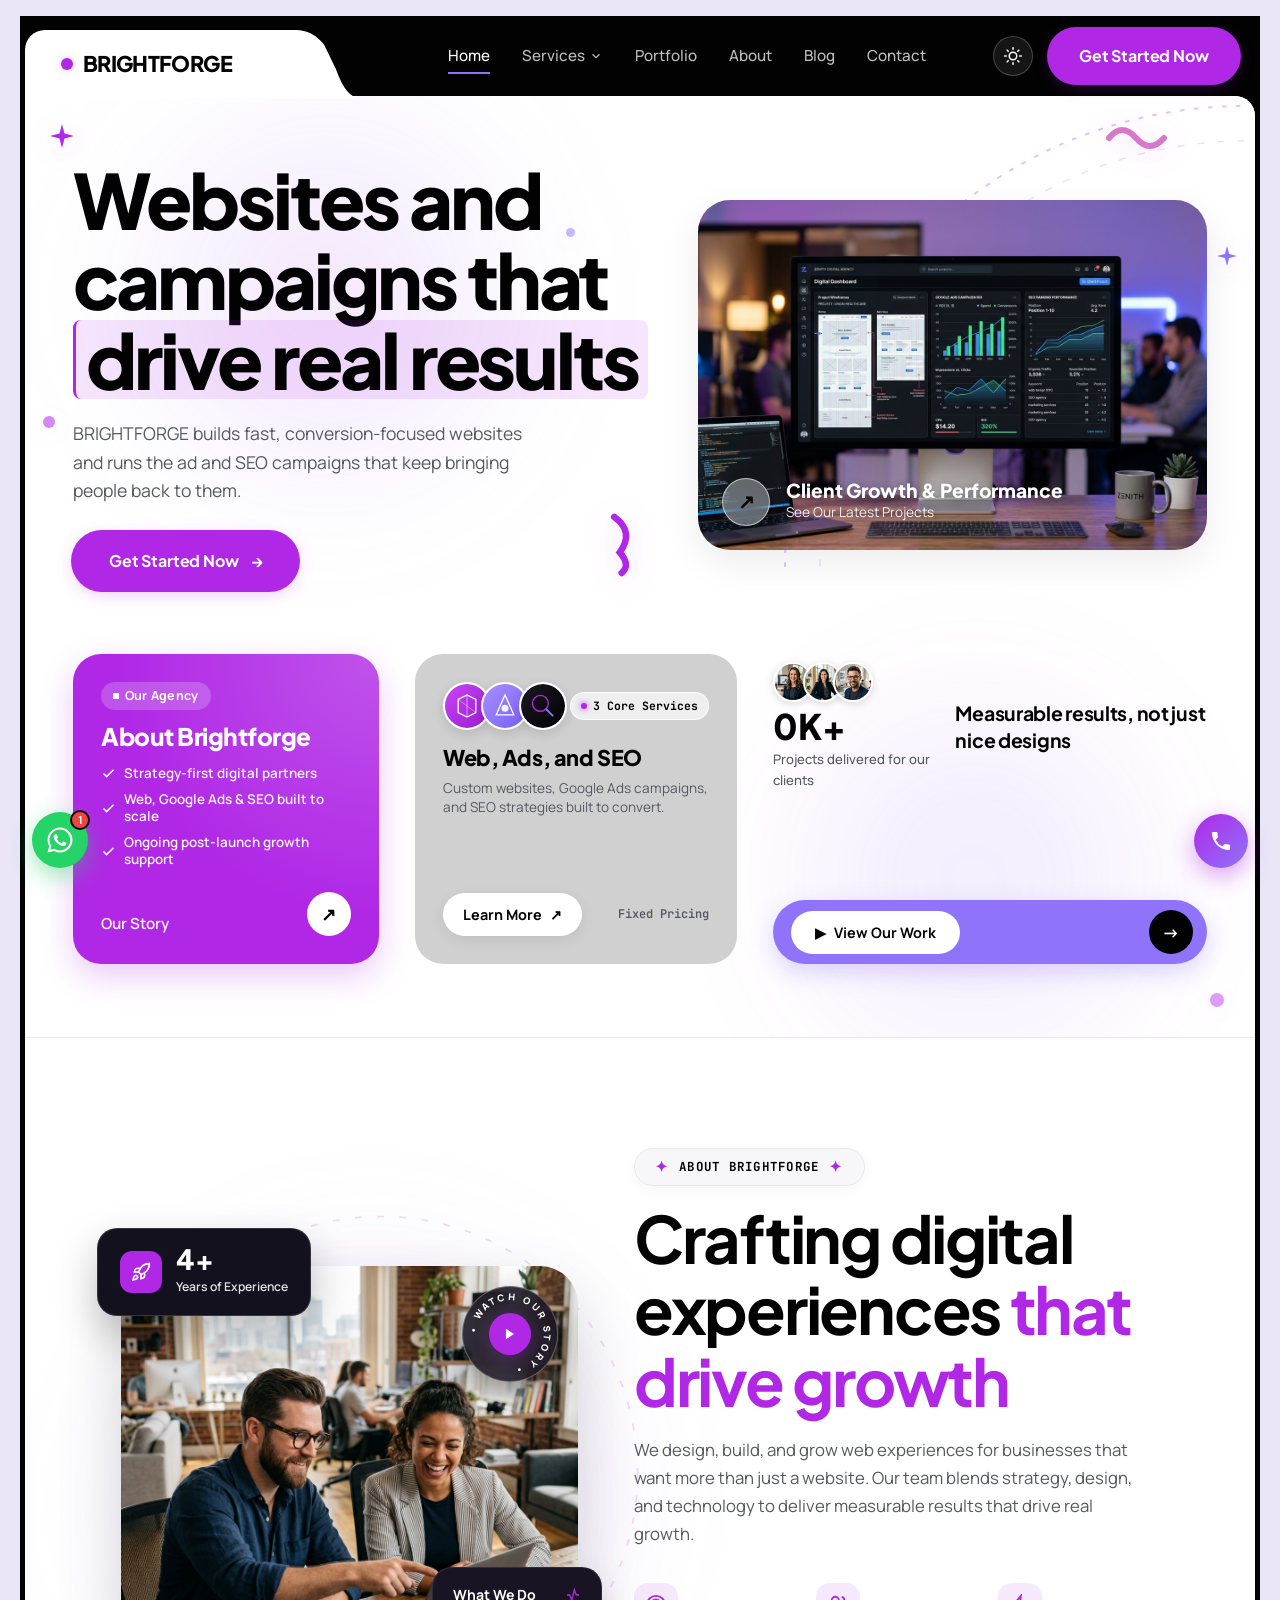
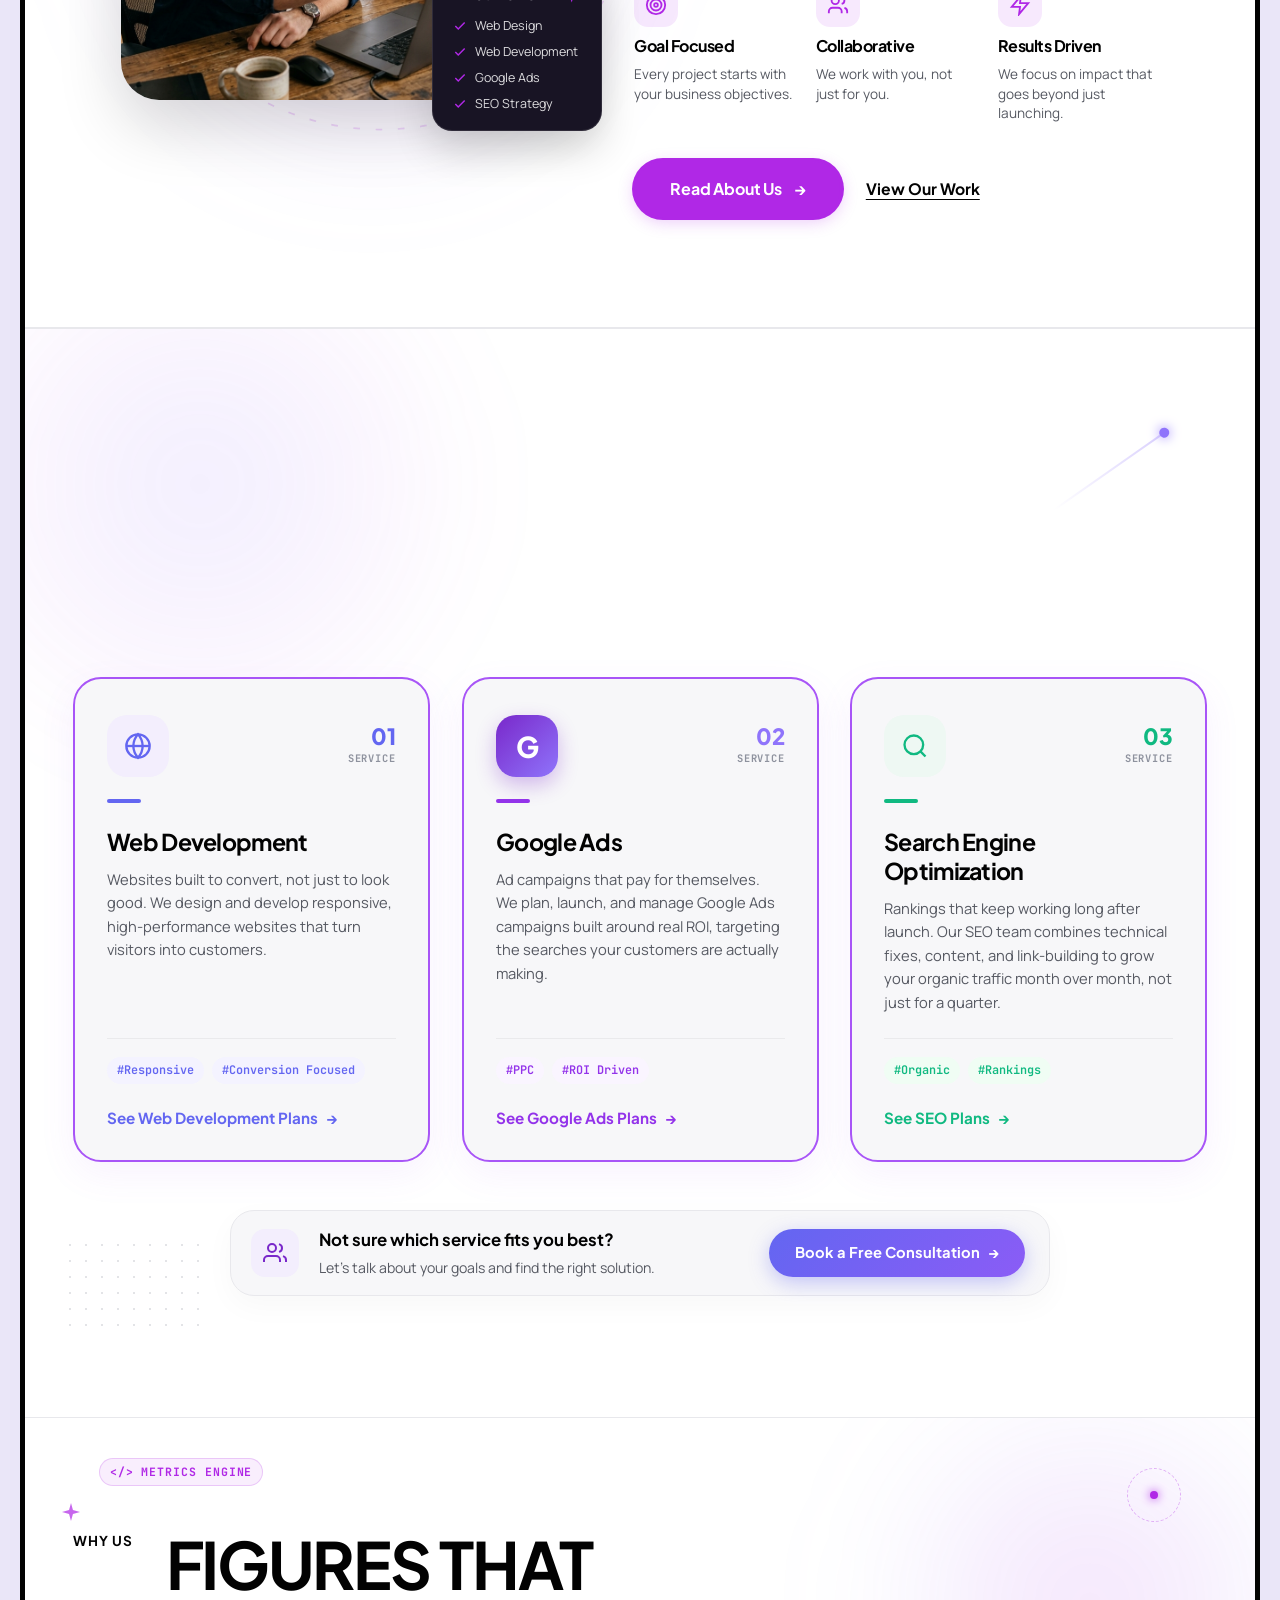
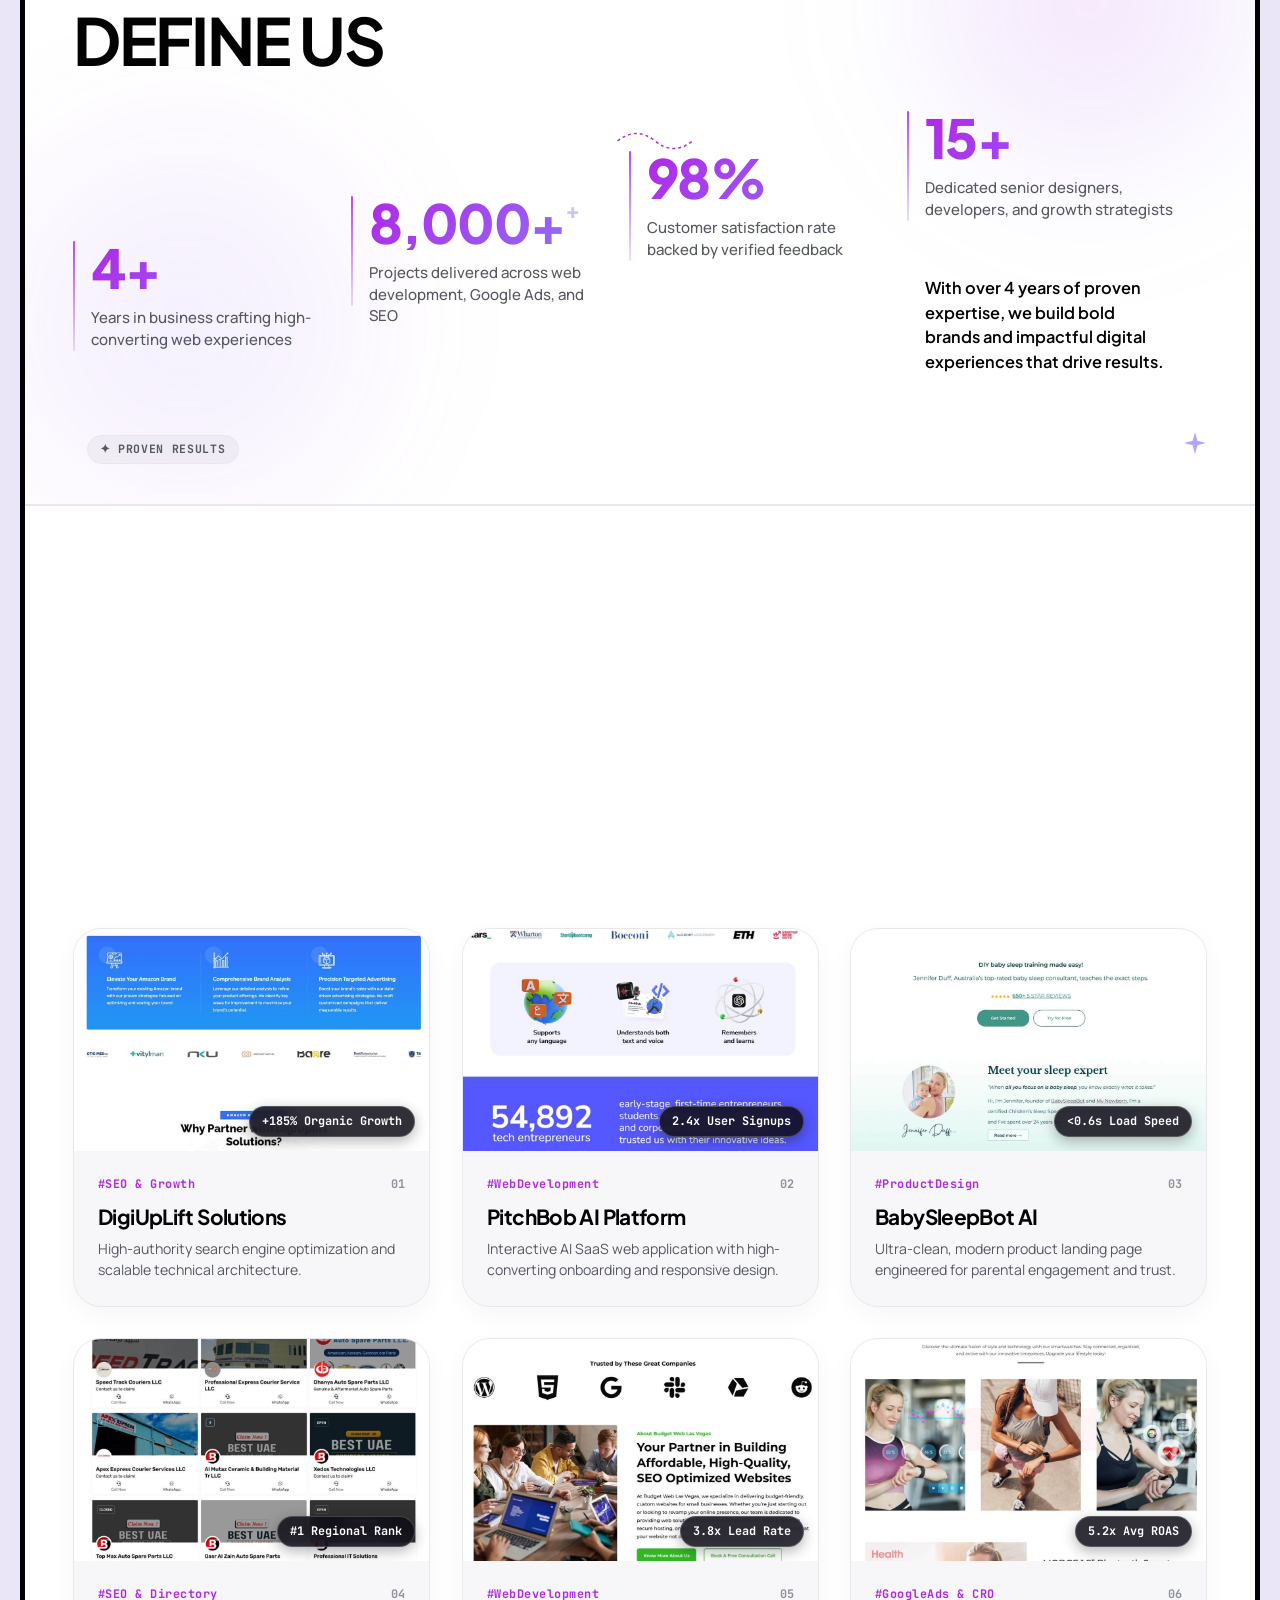
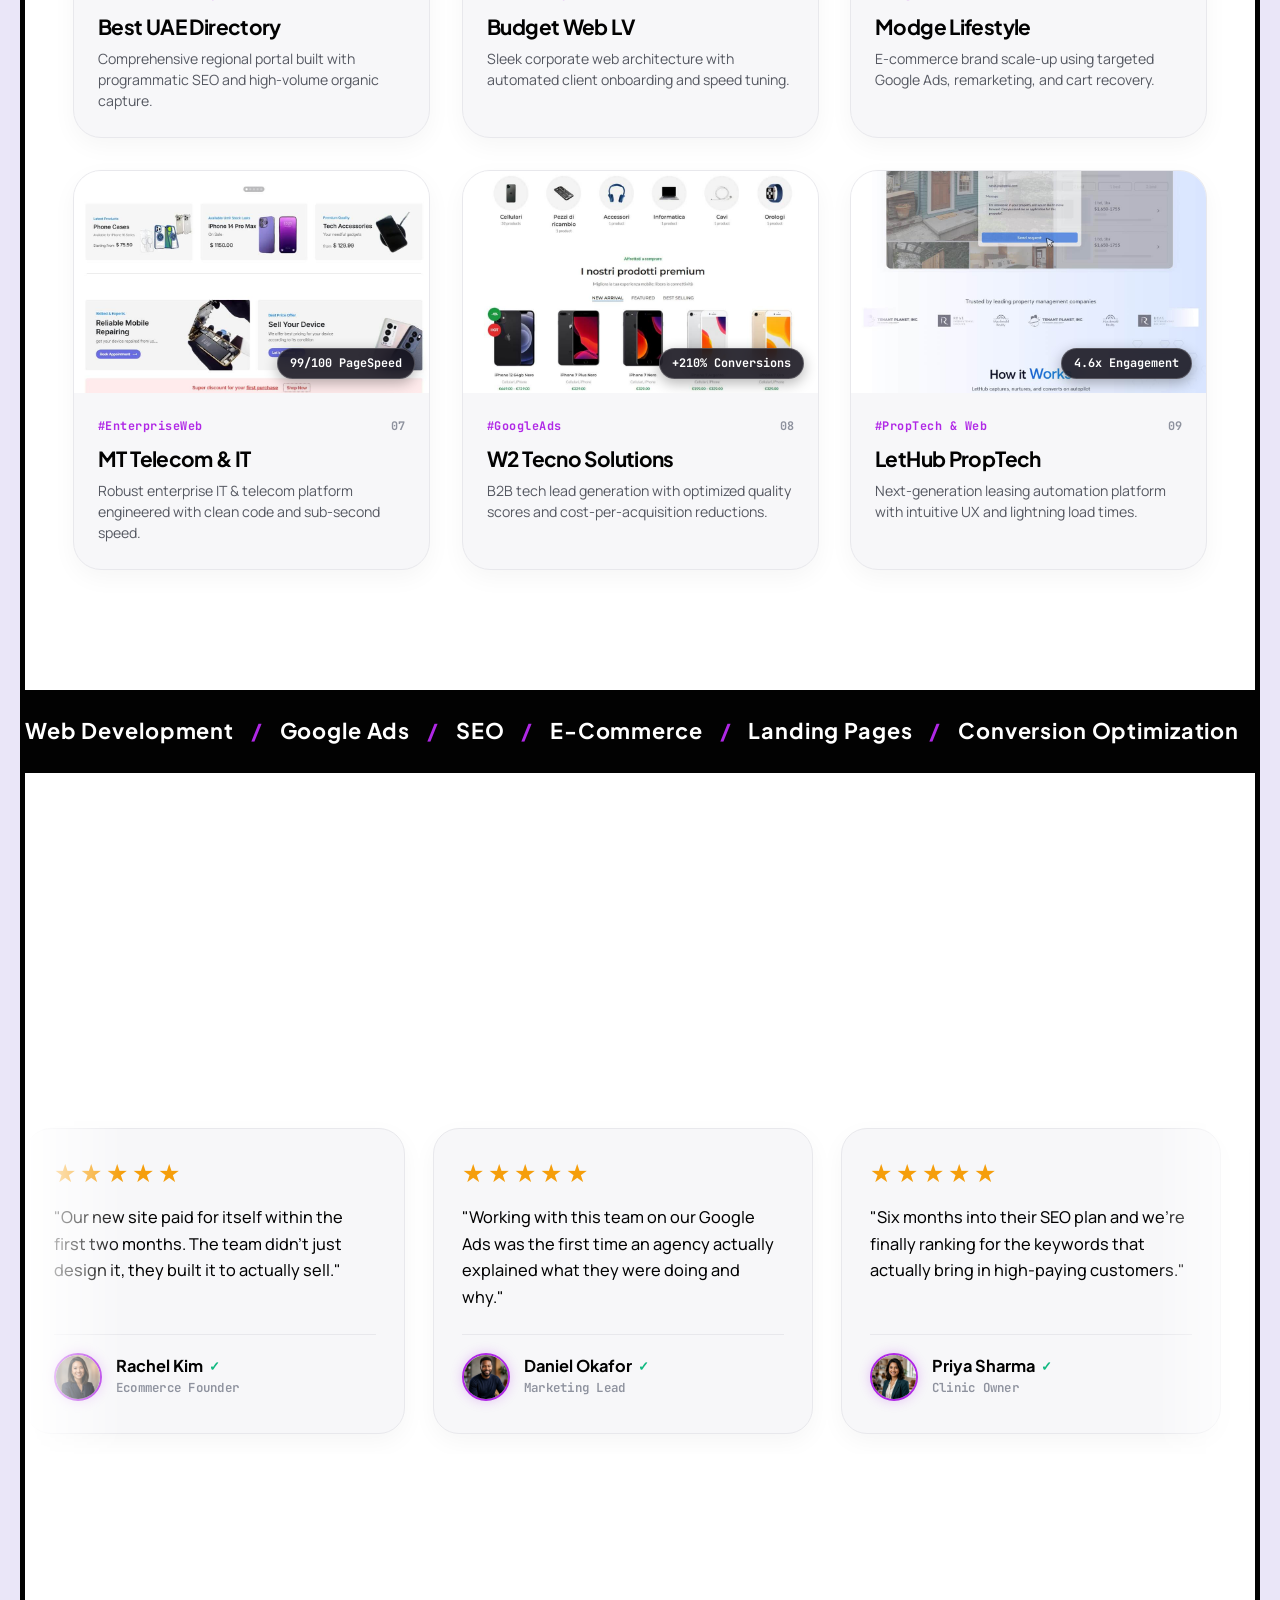
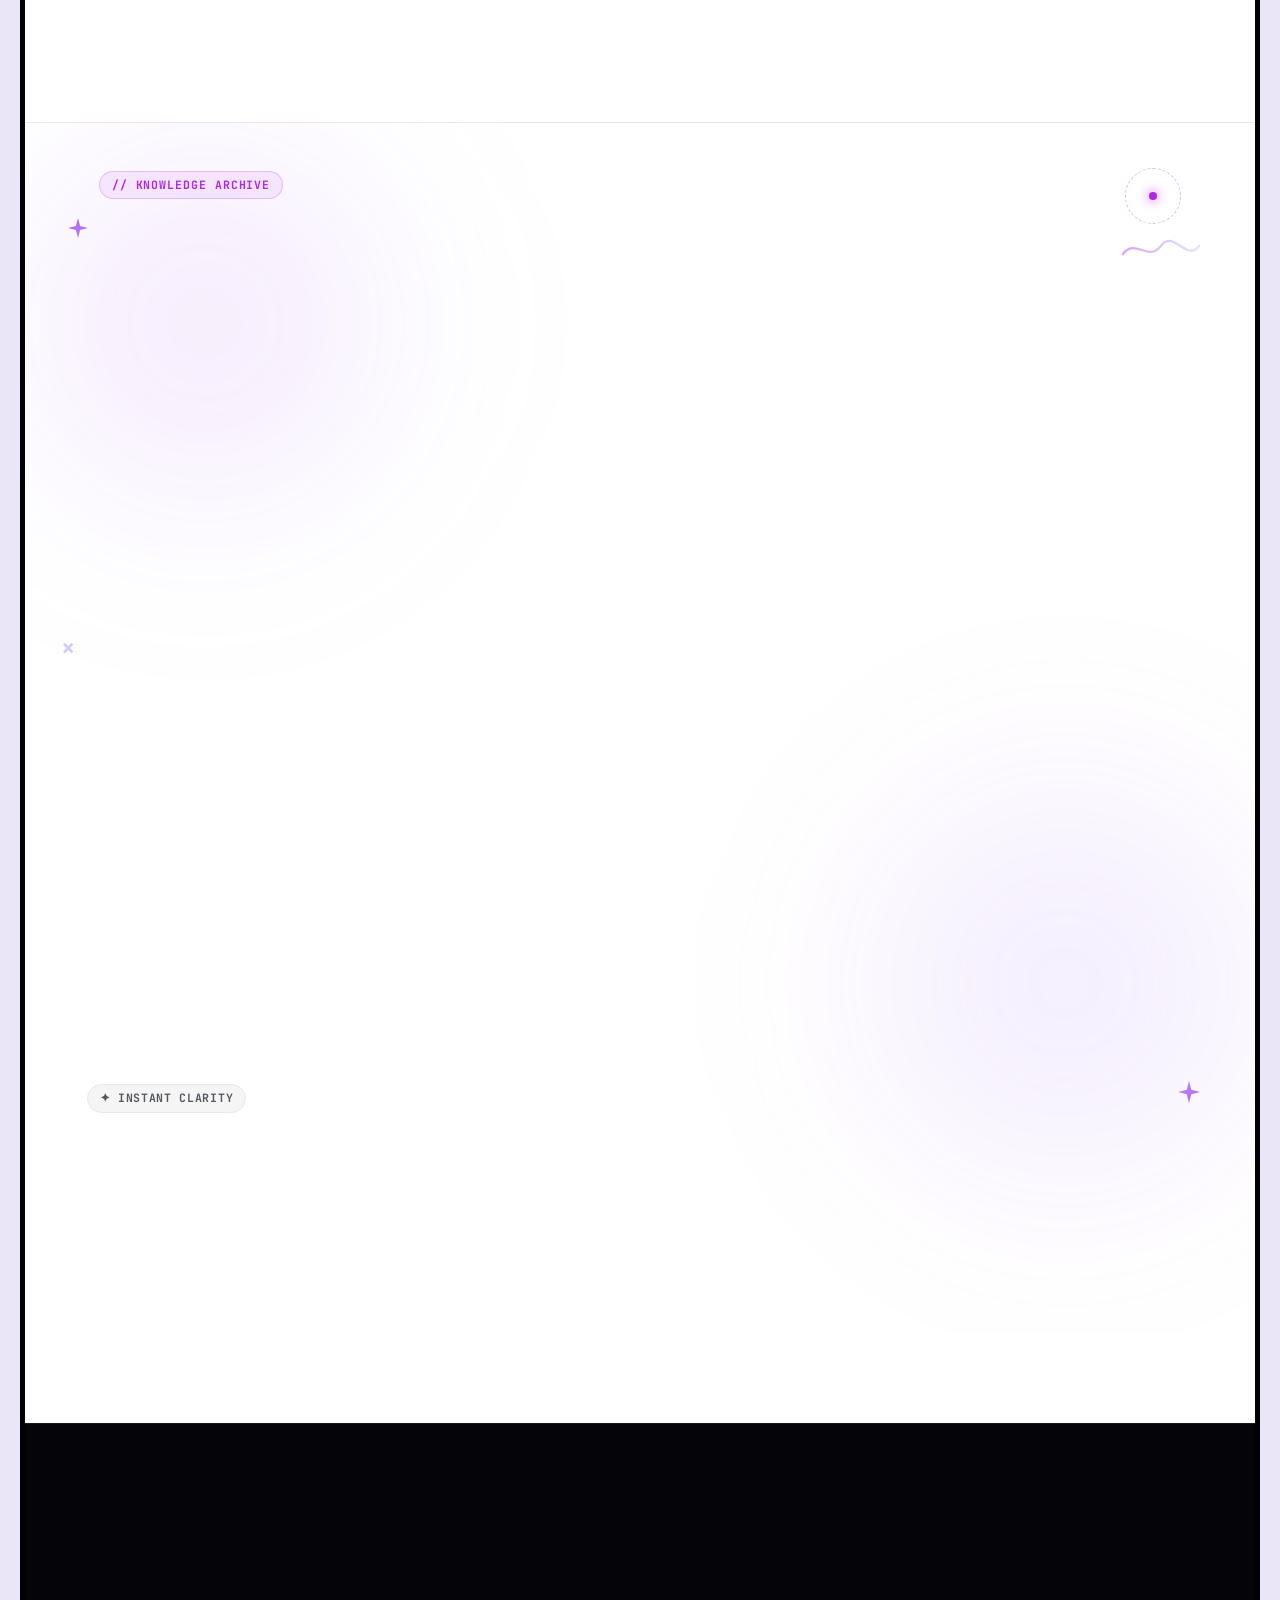
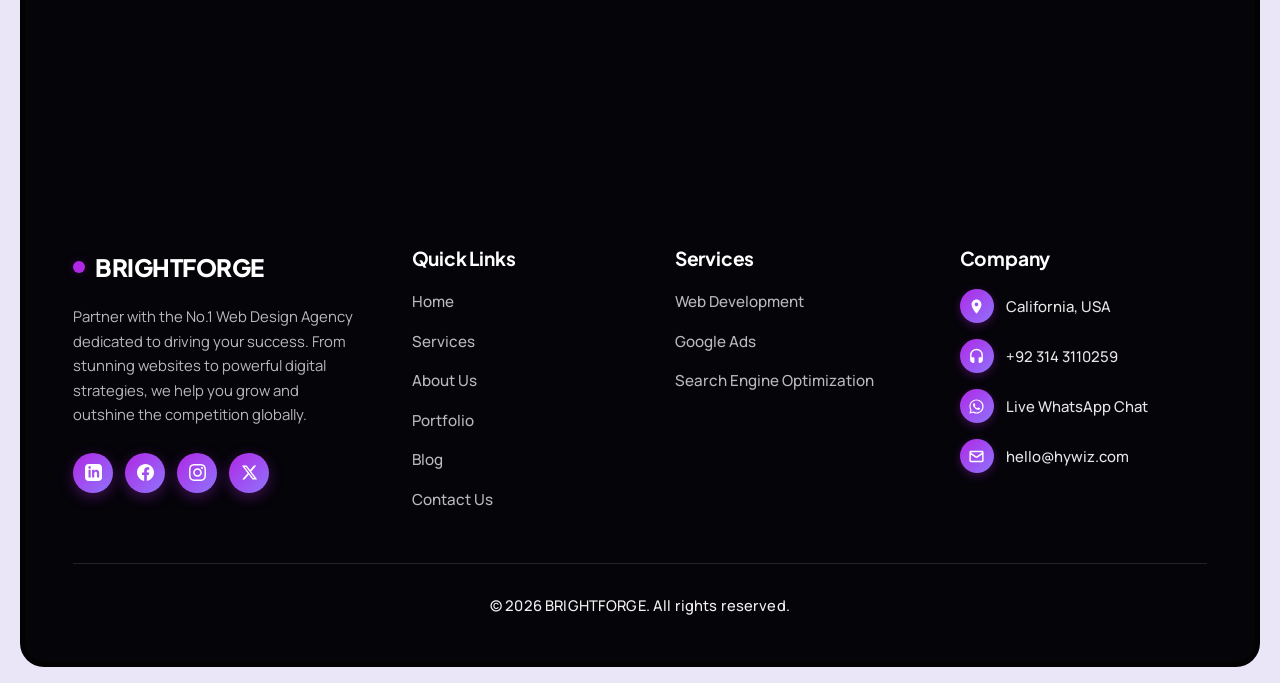
==== commit 65e5d91f: "Convert 3 desktop hero bento cards to use h3 tags instead of h2, remove bento-primary-title from 65p" ====
--- a/index.html
+++ b/index.html
@@ -190,7 +190,7 @@
                   Our Agency
                 </span>
               </div>
-              <h2 class="bento-primary-title">About Brightforge</h2>
+              <h3 class="bento-primary-title">About Brightforge</h3>
               <div class="bento-primary-highlights">
                 <div class="bento-primary-pill">
                   <svg viewBox="0 0 24 24"><path d="M20 6 9 17l-5-5"/></svg>
@@ -286,9 +286,9 @@
                   <div class="stats-label-sub">Projects delivered for our clients</div>
                 </div>
 
-                <div class="stats-tech-text">
+                <h3 class="stats-tech-text">
                   Measurable results, not just nice designs
-                </div>
+                </h3>
               </div>
 
               <!-- Purple #8F74FB Pill Bar -->
--- a/css/global.css
+++ b/css/global.css
@@ -160,14 +160,14 @@
 }
 
 h1 {
-  font-size: clamp(2.8rem, 5vw, 70px);
+  font-size: 76px;
   font-weight: 800;
   line-height: 1.05;
 }
 
 h2,
 .section-title {
-  font-size: clamp(2.4rem, 4.2vw, 65px);
+  font-size: 65px;
   font-weight: 700;
   line-height: 1.1;
   letter-spacing: -0.025em;
@@ -1199,7 +1199,7 @@
 .editorial-headline,
 .about-editorial-headline {
   font-family: var(--font-heading);
-  font-size: clamp(2.6rem, 5.4vw, 76px);
+  font-size: 76px;
   font-weight: 800;
   line-height: 1.46;
   letter-spacing: -0.03em;
@@ -1319,6 +1319,52 @@
   :root {
     --side-padding: 32px;
     --section-rhythm: 72px;
+  }
+}
+
+/* ==========================================================================
+   Desktop Typography Standards (User Directives)
+   - Hero H1: 76px (Preserving existing line-heights on other pages)
+   - All Section H2s: 65px with font-weight: 700 (equal across entire site)
+   ========================================================================== */
+@media (min-width: 769px) {
+  h1,
+  .hero-main-title,
+  .about-editorial-headline,
+  .editorial-headline,
+  .service-hero-title,
+  .portfolio-hero-title,
+  .blog-hero-title,
+  .contact-hero-title,
+  .editorial-hero-section h1,
+  .service-hero-section h1 {
+    font-size: 76px !important;
+  }
+
+  h2,
+  .section-title,
+  .about-ref-title,
+  .services-ref-title,
+  .pricing-ref-title,
+  .pricing-header-title,
+  .faq-ref-title,
+  .faq-main-title,
+  .cta-ref-title,
+  .solutions-ref-title,
+  .process-ref-title,
+  .contact-form-title,
+  .contact-sheet-title,
+  .blueprint-split-title,
+  .blueprint-title,
+  .delivery-title,
+  .culture-main-title,
+  .why-sticky-title,
+  .service-process-title,
+  .stats-headline {
+    font-size: 65px !important;
+    font-weight: 700 !important;
+    line-height: 1.1 !important;
+    letter-spacing: -0.025em;
   }
 }
 
@@ -1373,7 +1419,6 @@
 
   h2,
   .section-title,
-  .bento-primary-title,
   .about-ref-title,
   .services-ref-title,
   .pricing-ref-title,
--- a/css/header-footer.css
+++ b/css/header-footer.css
@@ -470,7 +470,7 @@
 
 .cta-ref-title {
   font-family: var(--font-heading);
-  font-size: clamp(2rem, 3.2vw, 44px);
+  font-size: 65px;
   font-weight: 700;
   color: #FFFFFF !important;
   line-height: 1.16;
--- a/css/home.css
+++ b/css/home.css
@@ -300,7 +300,7 @@
 
 .hero-main-title {
   font-family: var(--font-heading);
-  font-size: clamp(2.8rem, 5vw, 70px);
+  font-size: 76px;
   font-weight: 800;
   line-height: 1.05;
   color: var(--text-primary);
@@ -471,8 +471,8 @@
 /* --- Bottom Row: 3 Bento Cards --- */
 .hero-bottom-row {
   display: grid;
-  grid-template-columns: 0.9fr 1fr 1.35fr;
-  gap: 50px;
+  grid-template-columns: 0.95fr 1fr 1.35fr;
+  gap: 36px;
   align-items: stretch;
 }
 
@@ -521,12 +521,13 @@
 }
 
 .bento-primary-title {
-  font-size: 1.38rem;
+  font-family: var(--font-heading);
+  font-size: 1.52rem;
   font-weight: 800;
   line-height: 1.2;
   color: var(--white);
-  margin-bottom: 12px;
-  white-space: nowrap;
+  margin-bottom: 14px;
+  letter-spacing: -0.02em;
 }
 
 .bento-primary-highlights {
@@ -629,11 +630,12 @@
 
 .bento-grey-title {
   font-family: var(--font-heading);
-  font-size: 1.25rem;
+  font-size: 1.35rem;
   font-weight: 800;
-  line-height: 1.2;
+  line-height: 1.25;
   color: var(--text-primary);
-  margin-bottom: 6px;
+  margin-bottom: 8px;
+  letter-spacing: -0.02em;
 }
 
 .bento-grey-desc {
@@ -761,11 +763,12 @@
 
 .stats-tech-text {
   font-family: var(--font-heading);
-  font-size: 1.15rem;
+  font-size: 1.22rem;
   font-weight: 700;
   line-height: 1.35;
   color: var(--text-primary);
   max-width: 18ch;
+  letter-spacing: -0.015em;
 }
 
 /* Purple #8F74FB Tutorial/Showreel Pill Bar */
@@ -3461,7 +3464,7 @@
 
 .about-ref-title {
   font-family: var(--font-heading);
-  font-size: clamp(2.4rem, 4.2vw, 65px);
+  font-size: 65px;
   font-weight: 700;
   line-height: 1.1;
   letter-spacing: -0.035em;
@@ -3792,7 +3795,7 @@
 
 @media (max-width: 768px) {
   .hero-section {
-    padding: 28px var(--side-padding) 80px;
+    padding: 28px var(--side-padding) 90px !important;
     overflow: hidden;
   }
 
@@ -3920,11 +3923,21 @@
 
   .bento-card-stats {
     grid-column: span 1;
+    min-height: auto;
+    padding-bottom: 12px;
   }
 
   .stats-top-block {
     flex-direction: column;
     align-items: flex-start;
+    gap: 16px;
+    margin-bottom: 22px;
+  }
+
+  .purple-showreel-pill-bar {
+    width: 100%;
+    margin-top: 8px;
+    margin-bottom: 30px;
   }
 
   .contact-sheet-grid {
@@ -3938,7 +3951,11 @@
 
 @media (max-width: 480px) {
   .hero-section {
-    padding: 20px var(--side-padding) 36px;
+    padding: 24px var(--side-padding) 90px !important;
+  }
+
+  .purple-showreel-pill-bar {
+    margin-bottom: 32px;
   }
 
   .hero-headline-col p {
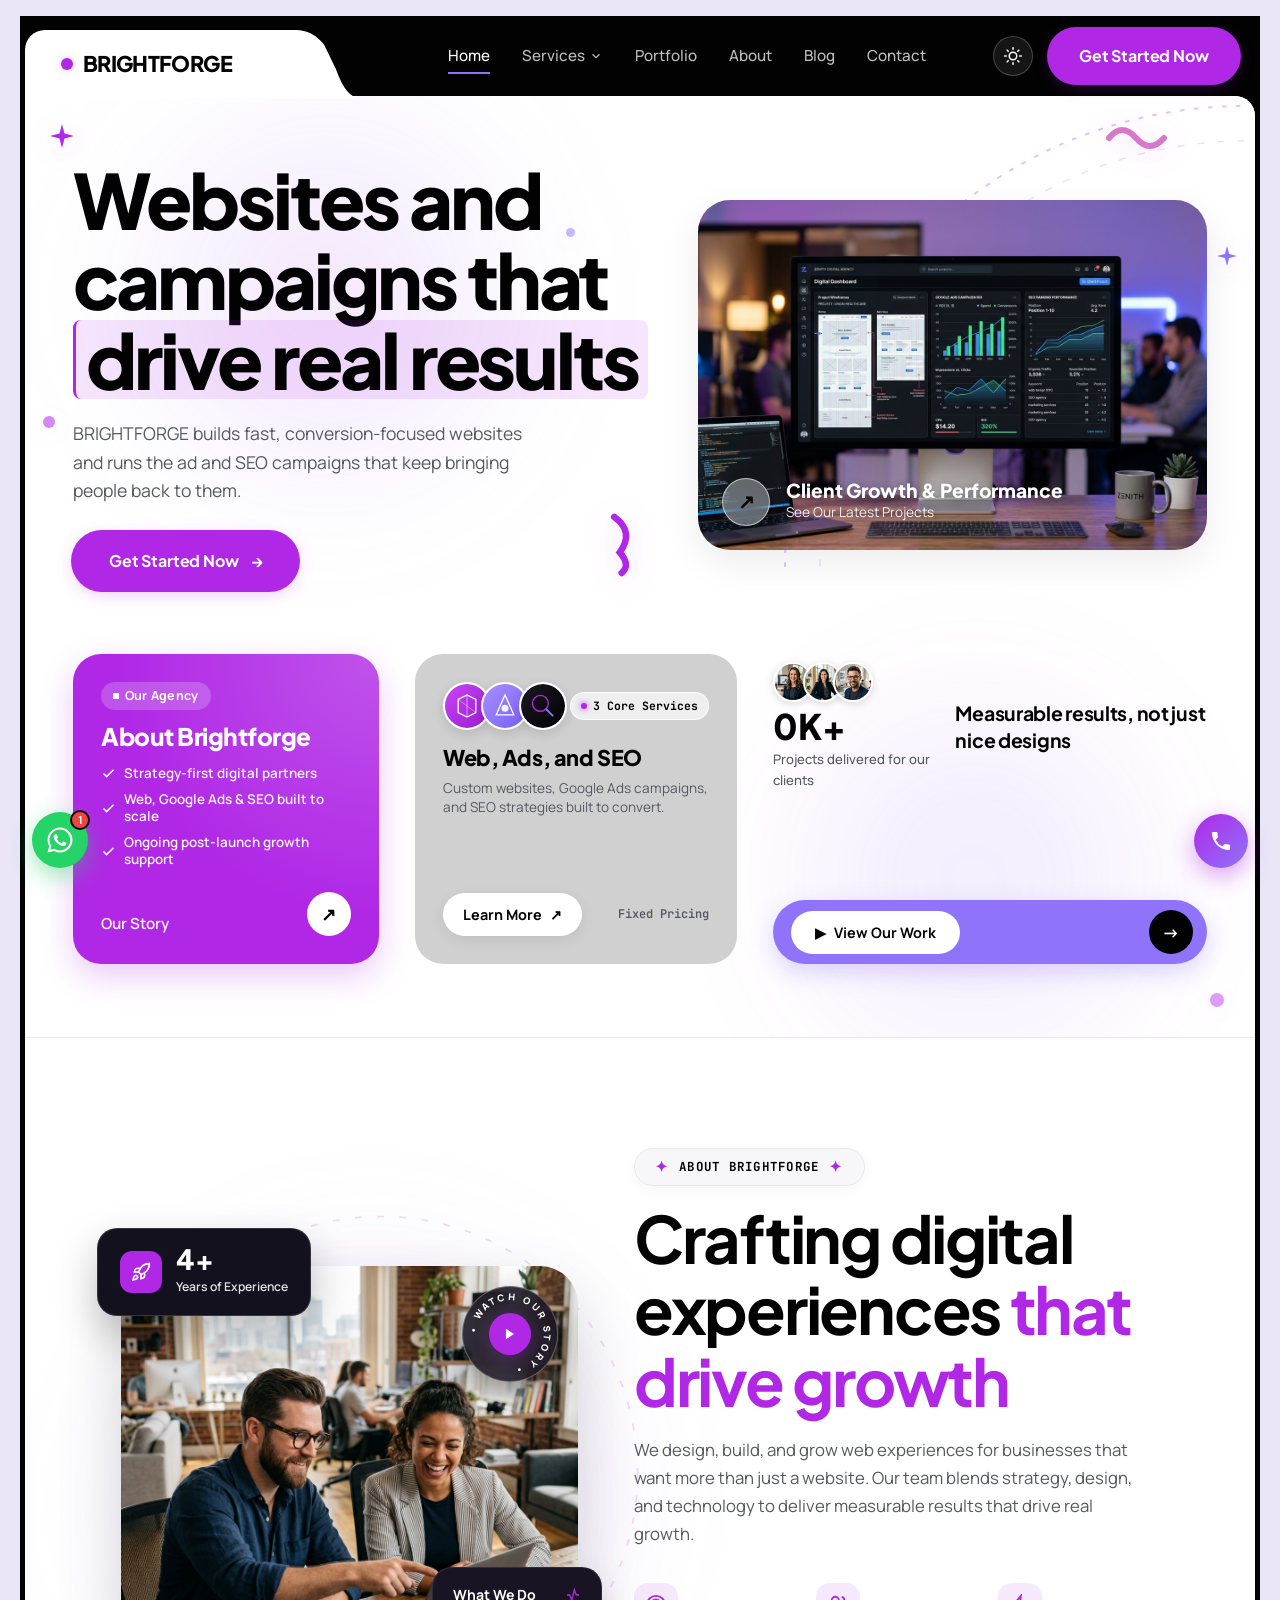
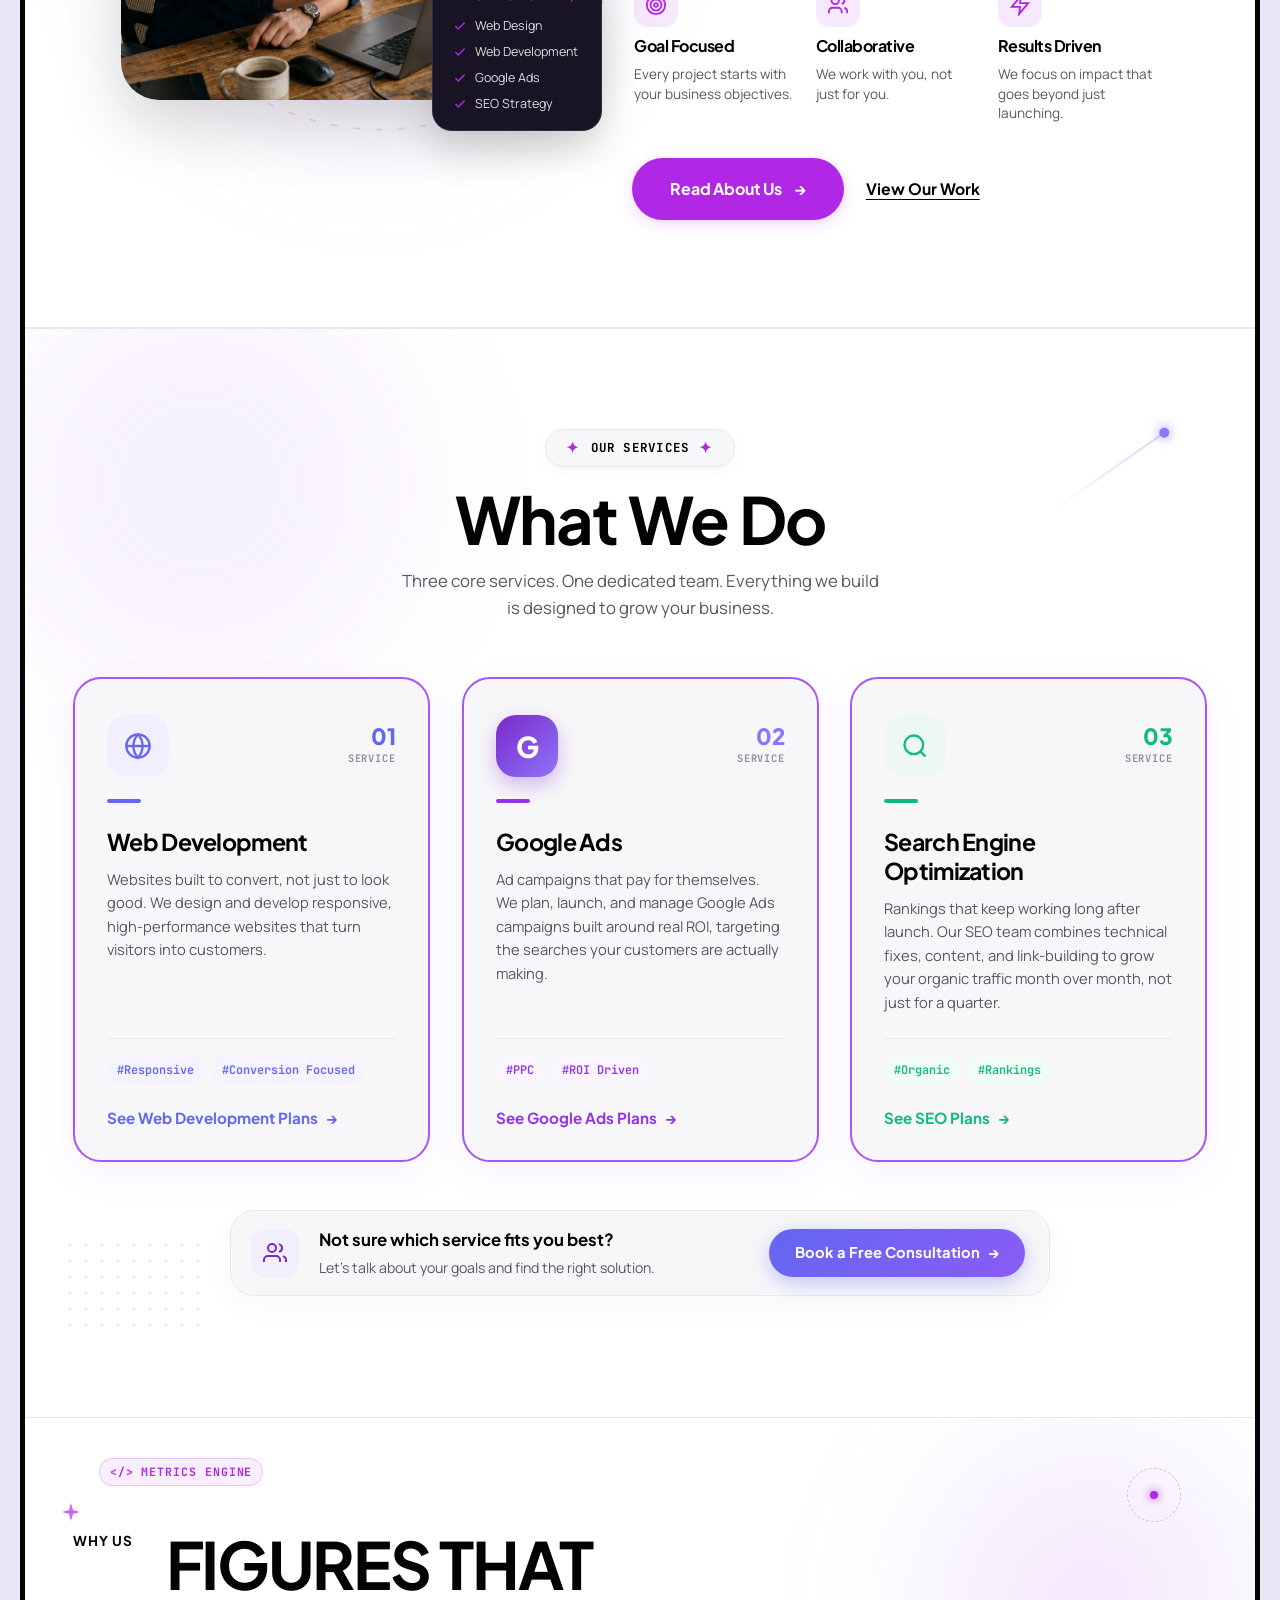
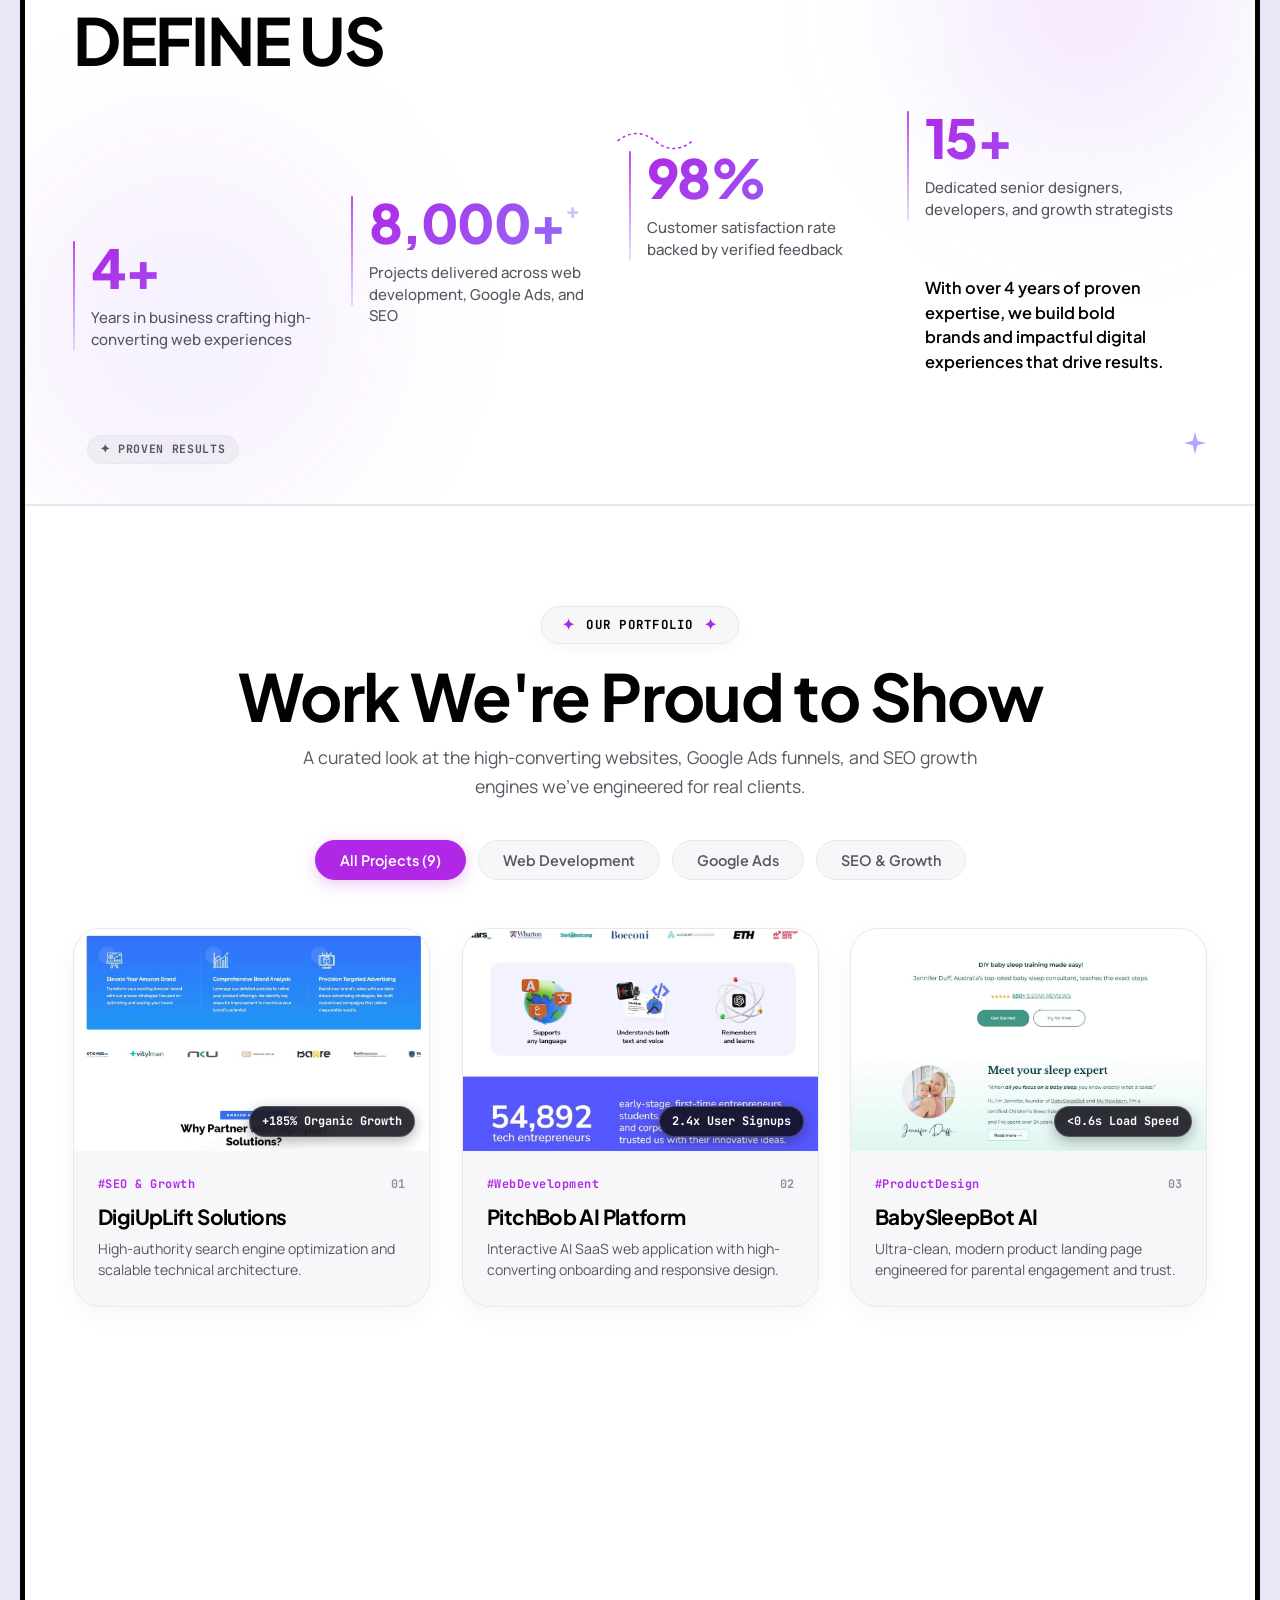
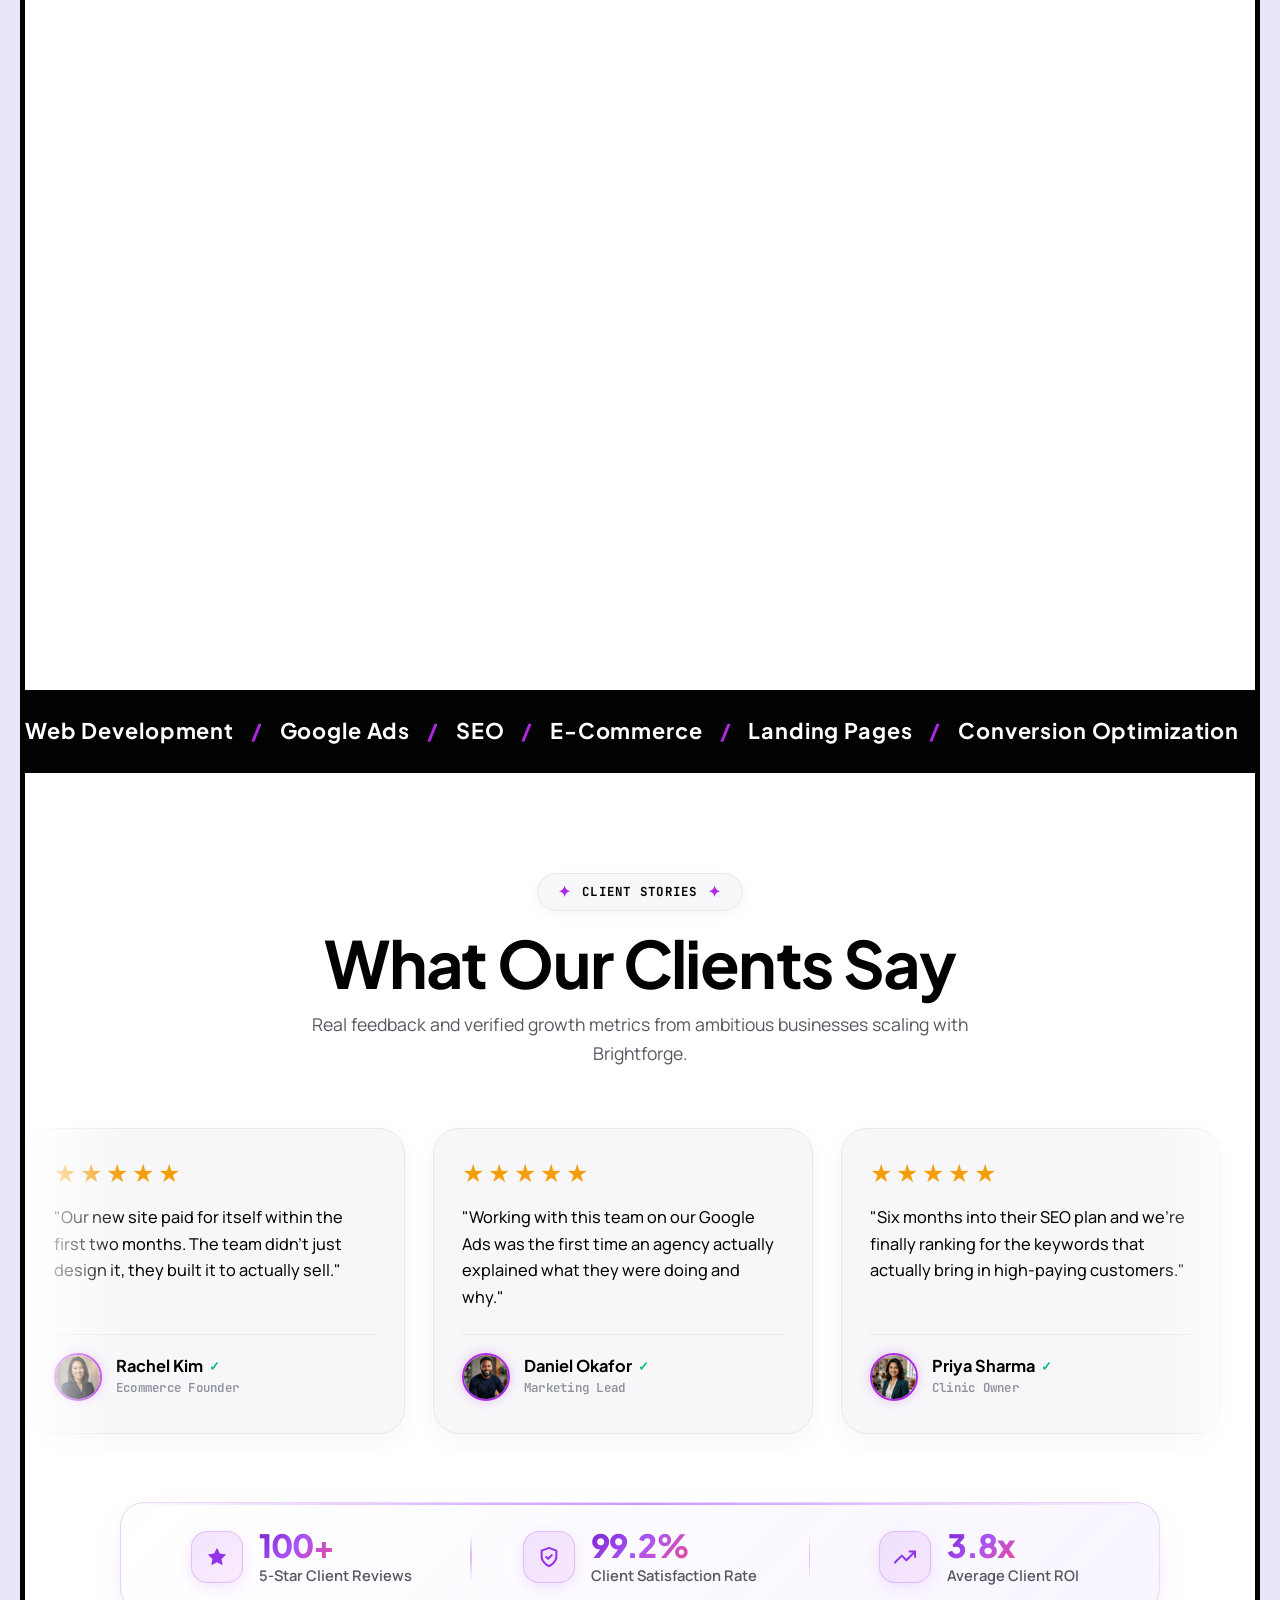
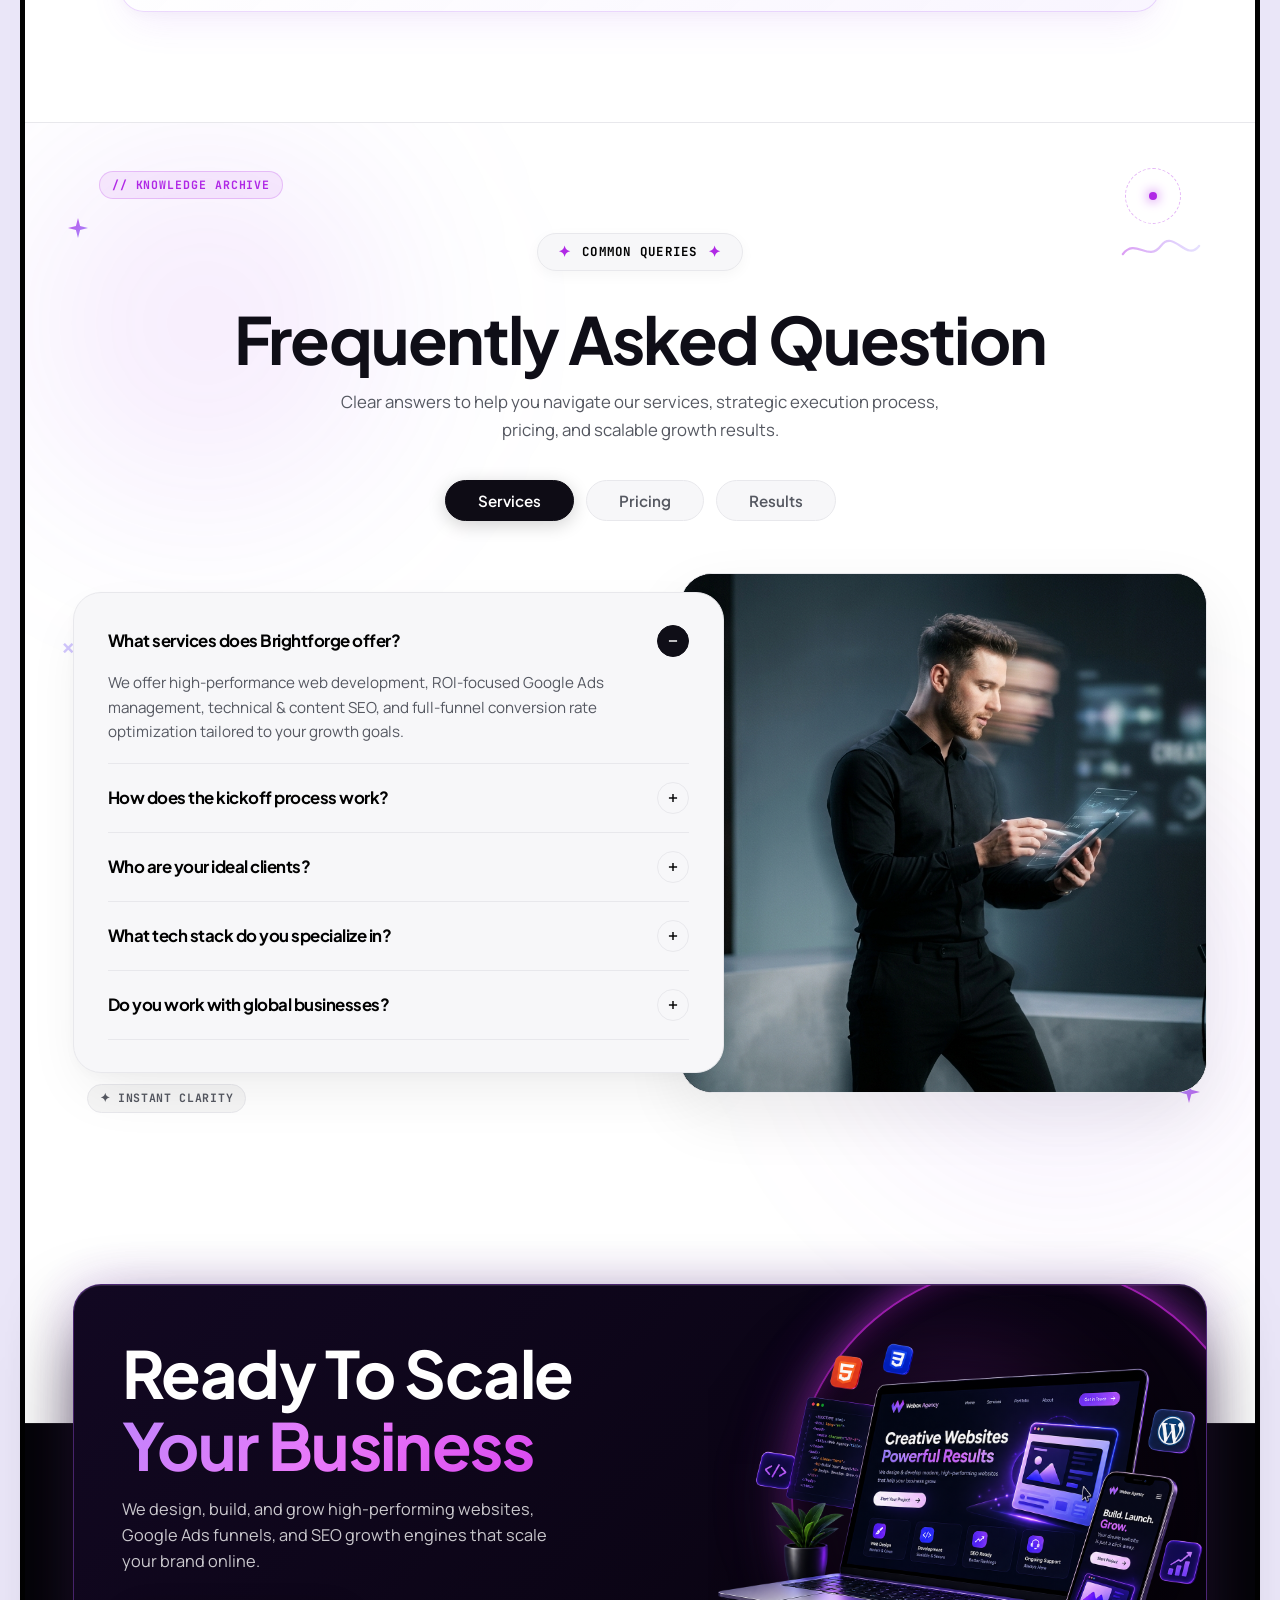
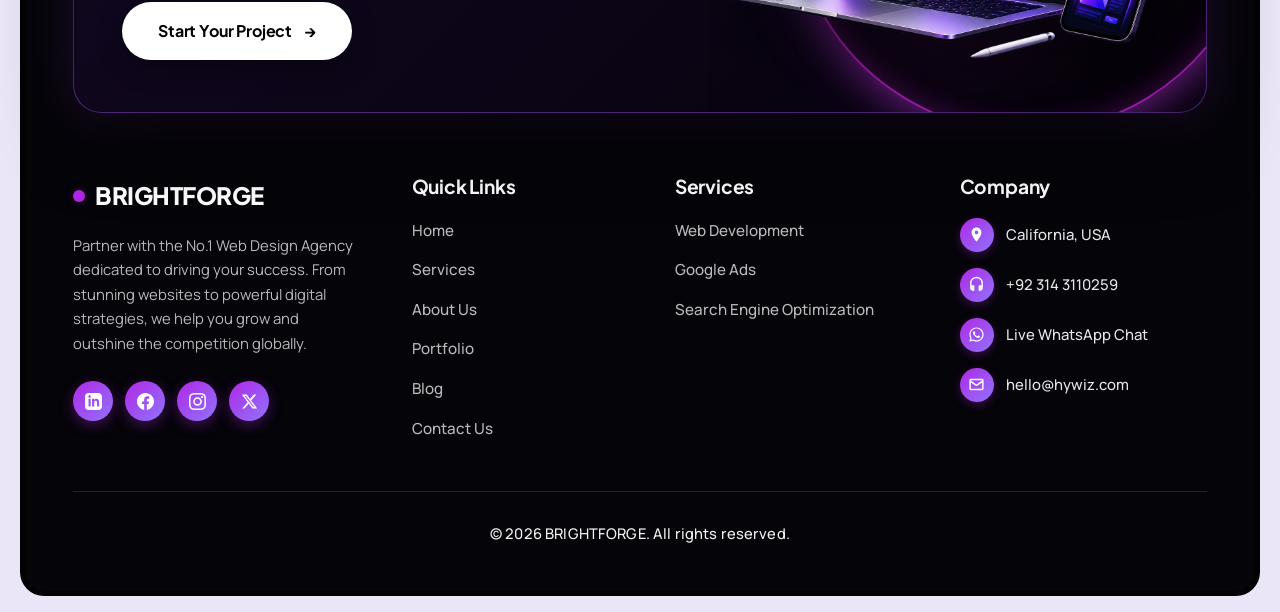
==== commit d8f1fa40: "Update CTA heading to Ready To Scale Your Business fitting in exactly 2 clean lines without any br t" ====
--- a/index.html
+++ b/index.html
@@ -1638,7 +1638,7 @@
             
             <!-- Left Side: Content & Actions -->
             <div class="cta-ref-content-col">
-              <h2 class="cta-ref-title">Let's Build Digital Experiences <span class="highlight-purple-text">That Convert</span></h2>
+              <h2 class="cta-ref-title">Ready To Scale <span class="highlight-purple-text">Your Business</span></h2>
               <p class="cta-ref-subhead">We design, build, and grow high-performing websites, Google Ads funnels, and SEO growth engines that scale your brand online.</p>
               <div class="cta-ref-action-row">
                 <a href="contact.html" class="btn btn-cta-white">
--- a/css/global.css
+++ b/css/global.css
@@ -799,12 +799,13 @@
 
 .cta-ref-title {
   font-family: var(--font-heading);
-  font-size: clamp(2rem, 3.2vw, 44px);
+  font-size: 65px;
   font-weight: 700;
   color: #FFFFFF !important;
   line-height: 1.16;
   letter-spacing: -0.025em;
   margin-bottom: 16px;
+  max-width: 14ch;
 }
 
 .cta-ref-title .highlight-purple-text {
@@ -901,12 +902,12 @@
 .cta-ref-visual-col {
   position: relative;
   display: flex;
-  align-items: flex-end;
+  align-items: center;
   justify-content: flex-end;
   overflow: hidden;
   background: transparent;
   height: 100%;
-  min-height: 330px;
+  min-height: 380px;
   z-index: 1;
 }
 
@@ -919,10 +920,11 @@
 .cta-ref-visual-col::before {
   content: '';
   position: absolute;
-  top: 15%;
+  top: 50%;
   right: 12%;
-  width: 360px;
-  height: 360px;
+  transform: translateY(-50%);
+  width: 380px;
+  height: 380px;
   background: radial-gradient(circle, rgba(168, 85, 247, 0.35) 0%, rgba(192, 38, 211, 0.15) 45%, transparent 70%);
   filter: blur(40px);
   pointer-events: none;
@@ -932,7 +934,7 @@
 /* Precision Glowing Arc Ring matching Reference Image */
 .cta-ref-arc-glow {
   position: absolute;
-  top: -85px;
+  top: 50%;
   right: -55px;
   width: 470px;
   height: 470px;
@@ -944,26 +946,26 @@
   pointer-events: none;
   z-index: 1;
   opacity: 0.95;
-  transform: rotate(-10deg);
+  transform: translateY(-50%) rotate(-10deg);
 }
 
 .cta-ref-mockup-img {
   width: 100%;
-  max-width: 560px;
+  max-width: 580px;
   height: auto;
   object-fit: contain;
-  object-position: right bottom;
+  object-position: right center;
   display: block;
   position: relative;
   z-index: 2;
-  transform: translate(12px, 16px) scale(1.03);
-  transform-origin: bottom right;
+  transform: translate(12px, 0) scale(1.04);
+  transform-origin: center right;
   transition: transform 0.4s cubic-bezier(0.16, 1, 0.3, 1);
   filter: drop-shadow(0 20px 40px rgba(0, 0, 0, 0.7));
 }
 
 .cta-ref-banner-card:hover .cta-ref-mockup-img {
-  transform: translate(12px, 10px) scale(1.06);
+  transform: translate(12px, 0) scale(1.07);
 }
 
 @media (max-width: 1024px) {
@@ -1370,7 +1372,7 @@
 
 @media (max-width: 768px) {
   :root {
-    --side-padding: 20px;
+    --side-padding: 16px;
     --section-rhythm: 84px;
   }
 
--- a/css/header-footer.css
+++ b/css/header-footer.css
@@ -476,6 +476,7 @@
   line-height: 1.16;
   letter-spacing: -0.025em;
   margin-bottom: 16px;
+  max-width: 14ch;
 }
 
 .cta-ref-title .highlight-purple-text {
@@ -572,12 +573,12 @@
 .cta-ref-visual-col {
   position: relative;
   display: flex;
-  align-items: flex-end;
+  align-items: center;
   justify-content: flex-end;
   overflow: hidden;
   background: transparent;
   height: 100%;
-  min-height: 330px;
+  min-height: 380px;
   z-index: 1;
 }
 
@@ -590,10 +591,11 @@
 .cta-ref-visual-col::before {
   content: '';
   position: absolute;
-  top: 15%;
+  top: 50%;
   right: 12%;
-  width: 360px;
-  height: 360px;
+  transform: translateY(-50%);
+  width: 380px;
+  height: 380px;
   background: radial-gradient(circle, rgba(168, 85, 247, 0.35) 0%, rgba(192, 38, 211, 0.15) 45%, transparent 70%);
   filter: blur(40px);
   pointer-events: none;
@@ -603,7 +605,7 @@
 /* Precision Glowing Arc Ring matching Reference Image */
 .cta-ref-arc-glow {
   position: absolute;
-  top: -85px;
+  top: 50%;
   right: -55px;
   width: 470px;
   height: 470px;
@@ -615,26 +617,26 @@
   pointer-events: none;
   z-index: 1;
   opacity: 0.95;
-  transform: rotate(-10deg);
+  transform: translateY(-50%) rotate(-10deg);
 }
 
 .cta-ref-mockup-img {
   width: 100%;
-  max-width: 560px;
+  max-width: 580px;
   height: auto;
   object-fit: contain;
-  object-position: right bottom;
+  object-position: right center;
   display: block;
   position: relative;
   z-index: 2;
-  transform: translate(12px, 16px) scale(1.03);
-  transform-origin: bottom right;
+  transform: translate(12px, 0) scale(1.04);
+  transform-origin: center right;
   transition: transform 0.4s cubic-bezier(0.16, 1, 0.3, 1);
   filter: drop-shadow(0 20px 40px rgba(0, 0, 0, 0.7));
 }
 
 .cta-ref-banner-card:hover .cta-ref-mockup-img {
-  transform: translate(12px, 10px) scale(1.06);
+  transform: translate(12px, 0) scale(1.07);
 }
 
 /* 4-Column Footer Grid */
